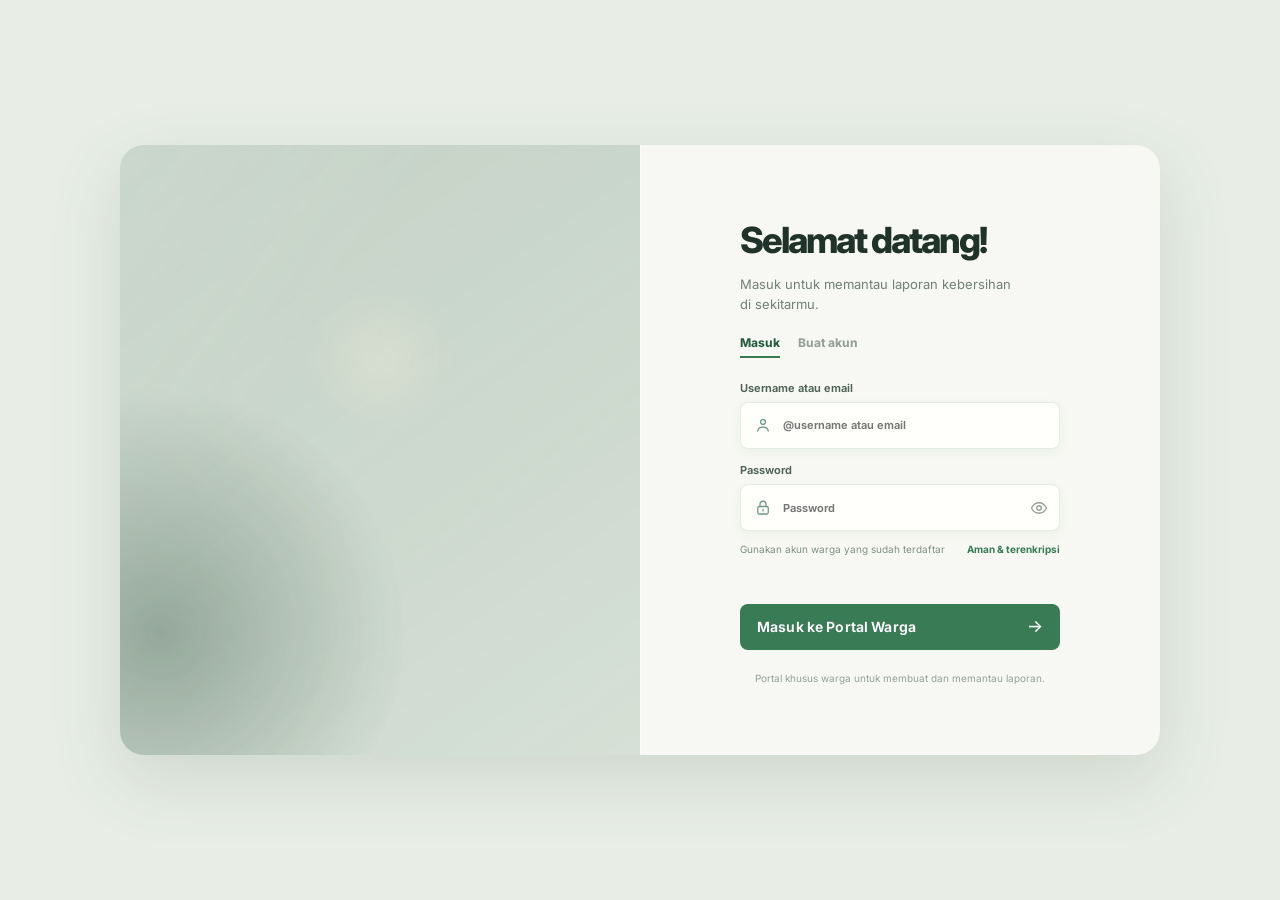
==== frontend/index.html @ 9b4497aa "Add Smart Waste citizen web portal" ====
<!doctype html>
<html lang="id">
  <head>
    <meta charset="utf-8" />
    <meta name="viewport" content="width=device-width, initial-scale=1" />
    <title>Smart Waste — Portal Warga</title>
    <meta
      name="description"
      content="Portal warga Smart Waste untuk membuat dan memantau laporan sampah."
    />
    <meta name="theme-color" content="#167c6a" />
    <link rel="preconnect" href="https://fonts.googleapis.com" />
    <link rel="preconnect" href="https://fonts.gstatic.com" crossorigin />
    <link
      href="https://fonts.googleapis.com/css2?family=Inter:wght@400;500;600;700;800&display=swap"
      rel="stylesheet"
    />
    <link rel="stylesheet" href="css/style.css?v=20261119-citizen-ops33" />
  </head>
  <body>
    <div id="toast" class="toast" role="status"></div>

    <section id="auth-screen" class="auth-screen">
      <div class="auth-art" aria-hidden="true">
        <div class="auth-orbit orbit-one"></div>
        <div class="auth-orbit orbit-two"></div>
        <div class="auth-leaf leaf-one">✦</div>
        <div class="auth-leaf leaf-two">✧</div>
        <div class="auth-art-copy">
          <div class="brand-mark brand-mark-light" aria-hidden="true">
            <svg viewBox="0 0 48 48" fill="none" stroke="currentColor" stroke-width="2.6" stroke-linecap="round" stroke-linejoin="round">
              <path d="M7 17a18 18 0 0 1 34 0" />
              <path d="M7 19c7-2 13-1 17 4 4-5 10-6 17-4" />
              <path d="M7 20c0 9 6 17 17 25 11-8 17-16 17-25" />
              <path d="M10 22c5 0 10 2 14 8 4-6 9-8 14-8" />
              <path d="m10 22 7 4 5 8 2 11" />
              <path d="m38 22-7 4-5 8-2 11" />
            </svg>
          </div>
          <span class="eyebrow">SMART WASTE / PORTAL WARGA</span>
          <h1>Lingkungan rapi,<br /><em>dimulai dari laporan kecil.</em></h1>
          <p>
            Laporkan sampah di sekitarmu dan pantau prosesnya sampai selesai
            dari satu tempat.
          </p>
          <div class="trust-row">
            <span>✓ Terhubung ke petugas</span><span>✓ Status transparan</span>
          </div>
        </div>
        <div class="auth-scene" aria-hidden="true">
          <div class="scene-table"></div>
          <div class="scene-vase">
            <span class="scene-vase-neck"></span>
            <span class="scene-vase-branch branch-one"></span>
            <span class="scene-vase-branch branch-two"></span>
          </div>
          <div class="scene-plant">
            <span class="scene-stem stem-one"></span>
            <span class="scene-stem stem-two"></span>
            <span class="scene-leaf leaf-a"></span>
            <span class="scene-leaf leaf-b"></span>
            <span class="scene-leaf leaf-c"></span>
            <span class="scene-leaf leaf-d"></span>
            <span class="scene-leaf leaf-e"></span>
            <span class="scene-leaf leaf-f"></span>
            <span class="scene-leaf leaf-g"></span>
            <span class="scene-pot"></span>
          </div>
          <div class="scene-cup"><span></span></div>
        </div>
        <div class="auth-wave"></div>
      </div>
      <div class="auth-panel">
        <div class="auth-mobile-brand">
          <b>Smart Waste</b>
        </div>
        <div class="auth-heading">
          <span class="eyebrow">SELAMAT DATANG</span>
          <h2 id="auth-title">Selamat datang!</h2>
          <p id="auth-subtitle">Masuk untuk memantau laporan kebersihan di sekitarmu.</p>
        </div>
        <div class="auth-tabs" role="tablist">
          <button id="show-login" class="auth-tab is-active" type="button">
            Masuk
          </button>
          <button id="show-register" class="auth-tab" type="button">
            Buat akun
          </button>
        </div>

        <form id="login-form" class="auth-form">
          <label
            >Username atau email
            <span class="input-with-icon">
              <svg viewBox="0 0 24 24" aria-hidden="true" fill="none" stroke="currentColor" stroke-width="1.7" stroke-linecap="round" stroke-linejoin="round"><circle cx="12" cy="8" r="3.2"/><path d="M5 20c.4-3.2 3-5.2 7-5.2s6.6 2 7 5.2"/></svg>
              <input
                id="login-identity"
                autocomplete="username"
                placeholder="@username atau email"
                required
              />
            </span>
          </label>
          <label
            >Password
            <span class="password-field input-with-icon"
              ><svg viewBox="0 0 24 24" aria-hidden="true" fill="none" stroke="currentColor" stroke-width="1.7" stroke-linecap="round" stroke-linejoin="round"><rect x="5" y="10" width="14" height="10" rx="2"/><path d="M8 10V7a4 4 0 0 1 8 0v3"/><path d="M12 14v2"/></svg><input
                id="login-password"
                type="password"
                autocomplete="current-password"
                placeholder="Password"
                required
              /><button
                class="password-toggle"
                type="button"
                data-target="login-password"
                aria-label="Tampilkan password"
              >
                <svg viewBox="0 0 24 24" aria-hidden="true" fill="none" stroke="currentColor" stroke-width="1.8" stroke-linecap="round" stroke-linejoin="round"><path d="M2 12s3.5-7 10-7 10 7 10 7-3.5 7-10 7S2 12 2 12Z"/><circle cx="12" cy="12" r="3"/></svg>
              </button></span
            >
          </label>
          <div class="auth-helper-row">
            <span>Gunakan akun warga yang sudah terdaftar</span>
            <span class="auth-helper">Aman &amp; terenkripsi</span>
          </div>
          <p id="login-message" class="form-message" role="alert"></p>
          <button id="retry-session" class="text-button session-retry" type="button" hidden>
            Coba sambungkan kembali
          </button>
          <button class="primary-button full" type="submit">
            <span>Masuk ke Portal Warga</span><b>→</b>
          </button>
        </form>

        <form id="register-form" class="auth-form" hidden>
          <label
            >Nama lengkap
            <input
              id="register-name"
              autocomplete="name"
              placeholder="Nama kamu"
              required
            />
          </label>
          <label
            >Username
            <input
              id="register-username"
              autocomplete="username"
              placeholder="Minimal 3 karakter"
              required
            />
          </label>
          <label
            >Password
            <span class="password-field"
              ><input
                id="register-password"
                type="password"
                autocomplete="new-password"
                minlength="8"
                placeholder="Minimal 8 karakter"
                required
              /><button
                class="password-toggle"
                type="button"
                data-target="register-password"
                aria-label="Tampilkan password"
              >
                <svg viewBox="0 0 24 24" aria-hidden="true" fill="none" stroke="currentColor" stroke-width="1.8" stroke-linecap="round" stroke-linejoin="round"><path d="M2 12s3.5-7 10-7 10 7 10 7-3.5 7-10 7S2 12 2 12Z"/><circle cx="12" cy="12" r="3"/></svg>
              </button></span
            >
          </label>
          <p id="register-message" class="form-message" role="alert"></p>
          <button class="primary-button full" type="submit">
            <span>Buat akun warga</span><b>→</b>
          </button>
        </form>

        <p class="auth-footnote">Portal khusus warga untuk membuat dan memantau laporan.</p>
      </div>
    </section>

    <div id="app-shell" class="app-shell" hidden>
      <header class="topbar">
        <a class="brand" href="#dashboard" data-page-link="dashboard"
          ><span><b>Smart Waste</b><small>Portal warga</small></span></a
        >
        <nav class="main-nav" aria-label="Navigasi utama">
          <span class="nav-section-label" aria-hidden="true">MENU UTAMA</span>
          <button
            class="nav-item is-active"
            data-page-link="dashboard"
            type="button"
          >
            <span class="nav-icon" aria-hidden="true"><svg viewBox="0 0 24 24" fill="none" stroke="currentColor" stroke-width="1.8" stroke-linecap="round" stroke-linejoin="round"><path d="m3.5 10.5 8.5-7 8.5 7"/><path d="M5.5 9v11h13V9M9.5 20v-6h5v6"/></svg></span> Ringkasan
          </button>
          <button class="nav-item" data-page-link="reports" type="button">
            <span class="nav-icon" aria-hidden="true"><svg viewBox="0 0 24 24" fill="none" stroke="currentColor" stroke-width="1.8" stroke-linecap="round" stroke-linejoin="round"><path d="M7 3.5h10a2 2 0 0 1 2 2v14a1 1 0 0 1-1 1H6a1 1 0 0 1-1-1v-14a2 2 0 0 1 2-2Z"/><path d="M9 8h6M9 12h6M12 15v4M10 17h4"/></svg></span> Laporan
          </button>
          <button class="nav-item" data-page-link="history" type="button">
            <span class="nav-icon" aria-hidden="true"><svg viewBox="0 0 24 24" fill="none" stroke="currentColor" stroke-width="1.8" stroke-linecap="round" stroke-linejoin="round"><path d="M3.5 12a8.5 8.5 0 1 0 2.2-5.7L3.5 8.5"/><path d="M3.5 3.8v4.7h4.7M12 7v5l3.2 2"/></svg></span> Riwayat
          </button>
          <button class="nav-item" data-page-link="profile" type="button">
            <span class="nav-icon" aria-hidden="true"><svg viewBox="0 0 24 24" fill="none" stroke="currentColor" stroke-width="1.8" stroke-linecap="round" stroke-linejoin="round"><circle cx="12" cy="8" r="3.2"/><path d="M5 20c.4-3.2 3-5.2 7-5.2s6.6 2 7 5.2"/></svg></span> Profil
          </button>
        </nav>
        <div class="topbar-actions">
          <span id="connection-status" class="live-pill" data-state="checking">
            <i></i><span id="connection-label">Menghubungkan</span>
          </span>
          <button id="user-menu" class="user-chip" type="button">
            <span id="user-initial"><span id="user-initial-text">U</span><img id="user-avatar-photo" class="avatar-photo" alt="" hidden /></span
            ><span id="user-short-name">User</span><b>⌄</b>
          </button>
          <button
            id="logout-button"
            class="icon-button logout-button"
            type="button"
            title="Keluar"
          >
            <svg viewBox="0 0 24 24" fill="none" stroke="currentColor" stroke-width="1.8" stroke-linecap="round" stroke-linejoin="round" aria-hidden="true"><path d="M14 8V5a2 2 0 0 0-2-2H6a2 2 0 0 0-2 2v14a2 2 0 0 0 2 2h6a2 2 0 0 0 2-2v-3"/><path d="M10 12h11m-4-4 4 4-4 4"/></svg>
          </button>
        </div>
        <button
          id="mobile-menu"
          class="icon-button mobile-menu"
          type="button"
          aria-label="Buka navigasi"
        >
          ☰
        </button>
      </header>
      <div id="connection-warning" class="connection-warning" role="status" hidden>
        <span id="connection-warning-copy"></span>
        <button id="retry-data" type="button">Coba lagi</button>
      </div>

      <main class="page-wrap">
        <section id="page-dashboard" class="page is-active">
          <div class="section-heading">
            <div>
              <h2>Ringkasan aktivitasmu</h2>
            </div>
          </div>
          <div class="stats-grid">
            <button class="stat-card stat-total" data-report-filter="all" type="button" aria-label="Lihat semua laporan">
              <div class="stat-icon">▤</div>
              <span>Total laporan</span><strong id="stat-total">0</strong
              ><small>Semua laporan yang kamu kirim</small>
            </button>
            <button class="stat-card stat-waiting" data-report-filter="menunggu_verifikasi" type="button" aria-label="Lihat laporan yang menunggu verifikasi">
              <div class="stat-icon">◷</div>
              <span>Menunggu verifikasi</span
              ><strong id="stat-waiting">0</strong
              ><small>Segera dicek admin</small>
            </button>
            <button class="stat-card stat-process" data-report-filter="diproses" type="button" aria-label="Lihat laporan yang sedang diproses">
              <div class="stat-icon">↗</div>
              <span>Sedang diproses</span><strong id="stat-process">0</strong
              ><small>Dalam penanganan petugas</small>
            </button>
            <button class="stat-card stat-done" data-report-filter="selesai" type="button" aria-label="Lihat laporan yang sudah selesai">
              <div class="stat-icon">✓</div>
              <span>Sudah selesai</span><strong id="stat-done">0</strong
              ><small>Dampak baik yang tercipta</small>
            </button>
          </div>

          <section class="resident-progress-section" aria-labelledby="resident-progress-title">
            <div class="section-heading">
              <div><h2 id="resident-progress-title">Progres laporanmu</h2></div>
              <button class="text-button" data-page-link="history" type="button">Semua laporan →</button>
            </div>
            <div id="resident-progress-content"></div>
          </section>

          <section class="dashboard-insights" aria-label="Analisis laporan">
            <article class="surface-card trend-card" aria-labelledby="trend-title">
              <div class="card-heading">
                <div>
                  <h3 id="trend-title">Tren laporan</h3>
                  <p class="insight-caption">Aktivitas enam bulan terakhir</p>
                </div>
                <div class="trend-card-actions">
                  <div class="trend-total"><strong id="impact-total">0</strong><span>laporan</span></div>
                  <button class="text-button" data-page-link="history" type="button">Riwayat →</button>
                </div>
              </div>
              <div id="impact-chart" class="impact-chart" role="img" aria-label="Grafik jumlah laporan per bulan"></div>
              <div id="impact-months" class="impact-months" aria-hidden="true"></div>
              <div class="trend-summary">
                <span>Perkiraan berat 6 bulan terakhir</span>
                <strong id="impact-weight">0 kg</strong>
              </div>
            </article>
            <div class="insight-side">
              <article class="surface-card completion-card" aria-labelledby="completion-title">
                <div class="card-heading">
                  <div>
                    <h3 id="completion-title">Penanganan laporan</h3>
                    <p class="insight-caption">Progres penyelesaian</p>
                  </div>
                </div>
                <div class="completion-overview">
                  <div id="impact-gauge" class="completion-gauge" role="img" aria-label="0% laporan selesai">
                    <span id="impact-completion">0%</span>
                  </div>
                  <div class="completion-copy">
                    <strong id="impact-completed-count">0 / 0</strong>
                    <span>laporan selesai</span>
                    <p id="impact-message">Kirim laporan pertamamu untuk mulai melihat dampaknya.</p>
                  </div>
                </div>
              </article>
              <article class="surface-card category-breakdown" aria-labelledby="category-breakdown-title">
                <div class="card-heading">
                  <div><h3 id="category-breakdown-title">Jenis sampah</h3></div>
                  <small id="impact-category">Belum ada data</small>
                </div>
                <div id="impact-category-list" class="impact-category-list"></div>
              </article>
            </div>
          </section>

          <div class="dashboard-lower">
            <article class="surface-card recent-card">
              <div class="card-heading">
                <div>
                  <h3>Laporan terbaru</h3>
                </div>
                <div class="recent-card-actions">
                  <span class="soft-label" id="last-sync">Baru saja</span>
                  <button class="text-button" data-page-link="history" type="button">Semua →</button>
                </div>
              </div>
              <div id="recent-list" class="report-list compact-list"></div>
            </article>
          </div>
          <section class="surface-card dashboard-help-card" aria-labelledby="dashboard-help-title">
            <div class="card-heading">
              <div>
                <h3 id="dashboard-help-title">Bantuan cepat</h3>
                <p class="insight-caption">Jawaban untuk hal yang sering ditanyakan warga.</p>
              </div>
            </div>
            <div class="dashboard-help-list">
              <details>
                <summary>Foto seperti apa yang bisa saya kirim?</summary>
                <p>Gunakan foto JPG, PNG, atau WebP maksimal 5 MB. Pastikan kondisi sampah dan lokasi terlihat jelas.</p>
              </details>
              <details>
                <summary>Apakah laporan yang sudah dikirim bisa dikoreksi?</summary>
                <p>Bisa. Buka detail laporan berstatus Menunggu Verifikasi untuk mengedit atau membatalkannya.</p>
              </details>
              <details>
                <summary>Bagaimana cara melihat perkembangan laporan?</summary>
                <p>Pilih laporan di bagian Laporan terbaru atau buka Riwayat, lalu pilih laporan untuk melihat progresnya.</p>
              </details>
            </div>
          </section>
        </section>

        <section id="page-reports" class="page">
          <div class="page-heading">
            <div>
              <h1>Buat laporan</h1>
              <p>Kirim lokasi dan foto kondisi awal agar petugas bisa menindaklanjuti.</p>
            </div>
          </div>
          <div class="report-form-layout">
            <article class="surface-card report-form-card">
              <div class="card-heading">
                <div>
                  <h2>Jelaskan kondisi di lapangan</h2>
                </div>
                <span class="form-step">01 / 01</span>
              </div>
              <p id="report-draft-status" class="report-draft-status" role="status" aria-live="polite" hidden></p>
              <form id="report-form" class="report-form">
                <div class="form-grid">
                  <label
                    >Jenis sampah<select id="report-type" required>
                      <option value="">Pilih jenis</option>
                      <option>Organik</option>
                      <option>Plastik</option>
                      <option>Kertas</option>
                      <option>Logam</option>
                      <option>Kaca</option>
                      <option>Elektronik</option>
                      <option>Lainnya</option>
                    </select></label
                  ><label
                    >Perkiraan berat <span class="optional">opsional</span>
                    <div class="suffix-input">
                      <input
                        id="report-weight"
                        type="number"
                        min="0"
                        step="0.1"
                        placeholder="0"
                      /><span>kg</span>
                    </div></label
                  >
                </div>
                <label
                  >Lokasi kejadian<input
                    id="report-location"
                    placeholder="Contoh: depan gerbang sekolah"
                    required /></label
                ><button
                  id="use-location"
                  class="outline-button location-button"
                  type="button"
                >
                  ⌖ Gunakan lokasi saya</button
                >
                <div id="report-photo-section" class="report-photo-field">
                  <div class="photo-field-heading">
                    <div>
                      <strong>Foto awal · wajib <span class="optional">maks. 5 MB</span></strong>
                      <p>Foto kondisi sebelum ditangani untuk dibandingkan dengan bukti akhir petugas.</p>
                    </div>
                    <span class="photo-field-icon" aria-hidden="true">
                      <svg viewBox="0 0 24 24" fill="none" stroke="currentColor" stroke-width="1.8" stroke-linecap="round" stroke-linejoin="round">
                        <path d="M4 7.5h3l1.5-2h7l1.5 2h3a1.5 1.5 0 0 1 1.5 1.5v9A1.5 1.5 0 0 1 20 19.5H4A1.5 1.5 0 0 1 2.5 18V9A1.5 1.5 0 0 1 4 7.5Z" />
                        <circle cx="12" cy="13" r="3.5" />
                      </svg>
                    </span>
                  </div>
                  <input id="report-photo-camera" class="visually-hidden" type="file" accept="image/jpeg,image/png,image/webp" capture="environment" tabindex="-1" aria-hidden="true" />
                  <input id="report-photo-gallery" class="visually-hidden" type="file" accept="image/jpeg,image/png,image/webp" tabindex="-1" aria-hidden="true" />
                  <div class="photo-upload-actions">
                    <button id="take-report-photo" class="photo-action-button is-primary" type="button">
                      <svg viewBox="0 0 24 24" fill="none" stroke="currentColor" stroke-width="1.8" stroke-linecap="round" stroke-linejoin="round" aria-hidden="true">
                        <path d="M4 7.5h3l1.5-2h7l1.5 2h3a1.5 1.5 0 0 1 1.5 1.5v9A1.5 1.5 0 0 1 20 19.5H4A1.5 1.5 0 0 1 2.5 18V9A1.5 1.5 0 0 1 4 7.5Z" />
                        <circle cx="12" cy="13" r="3.5" />
                      </svg>
                      Ambil foto
                    </button>
                    <button id="choose-report-photo" class="photo-action-button" type="button">
                      <svg viewBox="0 0 24 24" fill="none" stroke="currentColor" stroke-width="1.8" stroke-linecap="round" stroke-linejoin="round" aria-hidden="true">
                        <rect x="3" y="4" width="18" height="16" rx="2" />
                        <circle cx="8.5" cy="9" r="1.5" />
                        <path d="m4 17 5-5 3 3 2-2 6 5" />
                      </svg>
                      Pilih dari galeri
                    </button>
                  </div>
                  <p id="photo-name" class="file-hint" role="status" aria-live="polite">Belum ada foto dipilih</p>
                  <div id="photo-preview" class="photo-preview" hidden>
                    <img id="photo-preview-image" alt="Pratinjau foto TKP" />
                    <div class="photo-preview-caption">
                      <span><strong id="photo-preview-name"></strong><small>Foto kondisi awal siap dilampirkan.</small></span>
                      <button id="remove-report-photo" class="photo-remove-button" type="button">Hapus</button>
                    </div>
                  </div>
                </div>
                <label
                  >Deskripsi singkat
                  <textarea
                    id="report-description"
                    rows="4"
                    placeholder="Ceritakan kondisi sampah dan patokan lokasinya..."
                  ></textarea></label
                ><label
                  >Tanggal laporan<input id="report-date" type="date" required
                /></label>
                <p id="report-message" class="form-message" role="alert"></p>
                <button class="primary-button" type="submit">
                  <span>Kirim laporan</span><b>→</b>
                </button>
              </form>
            </article>
          </div>
        </section>

        <section id="page-history" class="page">
          <div class="page-heading">
            <div>
              <h1>Riwayat laporan</h1>
              <p>Semua laporan dan status penanganannya tersimpan di sini.</p>
            </div>
          </div>
          <article class="surface-card history-card">
            <div class="card-heading">
              <div>
                <h2>Semua laporan</h2>
                <span class="soft-label" id="history-count">0 laporan</span>
              </div>
              <div class="history-heading-actions">
                <button class="text-button" id="export-reports" type="button" disabled>Unduh CSV ↓</button>
                <button id="refresh-reports" class="icon-button" type="button" title="Muat ulang" aria-label="Muat ulang laporan">↻</button>
              </div>
            </div>
            <div class="filter-row">
              <button class="filter-button is-active" data-filter="all" type="button">Semua</button>
              <button class="filter-button" data-filter="menunggu_verifikasi" type="button">Menunggu</button>
              <button class="filter-button" data-filter="diproses" type="button">Diproses</button>
              <button class="filter-button" data-filter="selesai" type="button">Selesai</button>
              <button class="filter-button" data-filter="ditolak" type="button">Ditolak</button>
            </div>
            <label class="history-search">
              <span class="visually-hidden">Cari laporan berdasarkan kode, jenis, lokasi, atau deskripsi</span>
              <input id="reports-search" type="search" placeholder="Cari kode, jenis, lokasi, atau deskripsi..." />
            </label>
            <div class="history-date-filters">
              <label>Dari tanggal<input id="reports-date-from" type="date" aria-label="Tanggal awal"></label>
              <label>Sampai tanggal<input id="reports-date-to" type="date" aria-label="Tanggal akhir"></label>
              <button id="clear-history-dates" class="text-button" type="button">Hapus tanggal</button>
            </div>
            <div id="reports-list" class="report-list"></div>
          </article>
        </section>

        <section id="page-profile" class="page">
          <div class="page-heading">
            <div>
              <span class="eyebrow">AKUN SAYA</span>
              <h1>Profil warga</h1>
              <p>Pastikan informasi akunmu tetap terbaru.</p>
            </div>
          </div>
          <div class="profile-layout">
            <article class="surface-card profile-card">
              <div class="profile-cover">
                <div class="profile-photo-stack">
                  <div id="profile-avatar" class="profile-avatar" aria-label="Foto profil">
                    <span id="profile-initial">U</span>
                    <img id="profile-avatar-photo" class="avatar-photo" alt="" hidden />
                  </div>
                  <div class="profile-photo-actions">
                    <input id="profile-photo-input" class="visually-hidden" type="file" accept="image/jpeg,image/png,image/webp" tabindex="-1" aria-hidden="true" />
                    <button id="select-profile-photo" class="outline-button profile-photo-button" type="button">
                      <svg viewBox="0 0 24 24" fill="none" stroke="currentColor" stroke-width="1.8" stroke-linecap="round" stroke-linejoin="round" aria-hidden="true"><path d="M4 7.5h3l1.5-2h7l1.5 2h3A1.5 1.5 0 0 1 20 10v8.5H4A1.5 1.5 0 0 1 2.5 17V9A1.5 1.5 0 0 1 4 7.5Z"/><circle cx="12" cy="13" r="3.2"/></svg>
                      Ganti foto
                    </button>
                  </div>
                </div>
                <div>
                  <span class="eyebrow">AKUN TERDAFTAR</span>
                  <h2 id="profile-display-name">User Smart Waste</h2>
                  <p id="profile-display-username">@user</p>
                </div>
              </div>
              <form id="profile-form" class="settings-form">
                <label>Nama lengkap<input id="profile-name" required /></label>
                <label>Username<input id="profile-username" disabled /></label>
                <p id="profile-message" class="form-message" role="alert"></p>
                <button class="primary-button" type="submit">
                  <span>Simpan perubahan</span><b>✓</b>
                </button>
              </form>
            </article>
            <article class="surface-card password-card">
              <div class="card-heading">
                <div>
                  <span class="eyebrow">KEAMANAN</span>
                  <h2>Ganti password</h2>
                </div>
              </div>
              <form id="password-form" class="settings-form">
                <label
                  >Password lama<input
                    id="old-password"
                    type="password"
                    required /></label
                ><label
                  >Password baru<input
                    id="new-password"
                    type="password"
                    minlength="8"
                    placeholder="Minimal 8 karakter"
                    required
                /></label>
                <p id="password-message" class="form-message" role="alert"></p>
                <button class="outline-button" type="submit">
                  Perbarui password <b>→</b>
                </button>
              </form>
              <div class="security-note">
                Password baru minimal 8 karakter. Setelah diganti, kamu perlu
                login kembali.
              </div>
            </article>
          </div>
        </section>
      </main>
    </div>

    <div id="report-modal" class="modal" hidden>
      <div class="modal-backdrop" data-close-modal></div>
      <article class="modal-card">
        <button class="modal-close" data-close-modal type="button">×</button>
        <div id="modal-content"></div>
      </article>
    </div>
    <div id="camera-capture-modal" class="modal camera-capture-modal" role="dialog" aria-modal="true" aria-labelledby="camera-capture-title" hidden>
      <div class="modal-backdrop" data-camera-close></div>
      <article class="modal-card camera-capture-card">
        <button class="modal-close" data-camera-close type="button" aria-label="Tutup kamera">×</button>
        <div class="modal-heading">
          <span class="eyebrow">FOTO KONDISI AWAL</span>
          <h2 id="camera-capture-title">Ambil foto</h2>
          <p>Arahkan kamera ke kondisi sampah, lalu tekan tombol ambil foto.</p>
        </div>
        <video id="report-camera-preview" autoplay playsinline muted aria-label="Pratinjau kamera untuk mengambil foto laporan"></video>
        <p id="camera-capture-message" class="form-message" role="alert"></p>
        <div class="camera-capture-actions">
          <button class="outline-button" data-camera-close type="button">Tutup</button>
          <button id="capture-report-photo" class="primary-button" type="button" disabled>Jepret foto</button>
          <button id="retry-report-camera" class="text-button" type="button" hidden>Coba lagi</button>
        </div>
      </article>
    </div>
<script src="js/app.js?v=20261119-citizen-ops21" defer></script>
  </body>
</html>
---- frontend/css/style.css ----
:root {
  --ink: #18312f;
  --muted: #718380;
  --soft: #9aaba7;
  --line: #e1ece8;
  --paper: #ffffff;
  --canvas: #f5faf8;
  --mint: #e1f3eb;
  --green: #167c6a;
  --green-dark: #105d51;
  --aqua: #49a99a;
  --sun: #f5c875;
  --coral: #e89378;
  --blue: #80b9c2;
  --shadow: 0 16px 45px rgba(38, 79, 70, 0.08);
  --shadow-sm: 0 8px 24px rgba(38, 79, 70, 0.06);
  --radius: 22px;
}



* {
  box-sizing: border-box;
}
html {
  scroll-behavior: smooth;
}
body {
  margin: 0;
  min-height: 100vh;
  background: var(--canvas);
  color: var(--ink);
  font:
    14px/1.55 "Inter",
    sans-serif;
  -webkit-font-smoothing: antialiased;
}
button,
input,
select,
textarea {
  font: inherit;
}
button {
  cursor: pointer;
}
button:disabled {
  cursor: wait;
  opacity: 0.64;
}
a {
  color: inherit;
  text-decoration: none;
}
[hidden] {
  display: none !important;
}
.eyebrow {
  display: block;
  color: var(--green);
  font-size: 10px;
  font-weight: 800;
  letter-spacing: 0.15em;
  text-transform: uppercase;
}
h1,
h2,
h3,
p {
  margin: 0;
}
h1,
h2,
h3,
.brand b,
.auth-art h1 {
  font-family: "Inter", sans-serif;
}

/* Auth */
.auth-screen {
  display: grid;
  grid-template-columns: minmax(0, 1.03fr) minmax(390px, 0.97fr);
  min-height: 100vh;
  background: #f7fbf9;
  animation: page-in 0.55s ease both;
}
.auth-art {
  position: relative;
  display: flex;
  min-height: 100vh;
  align-items: center;
  overflow: hidden;
  padding: clamp(38px, 8vw, 108px);
  color: #f8fffb;
  background: linear-gradient(142deg, #124d45 0%, #167c6a 58%, #4e9e8e 100%);
}
.auth-art::before {
  position: absolute;
  inset: 0;
  background:
    radial-gradient(
      circle at 82% 14%,
      rgba(255, 255, 255, 0.17),
      transparent 28%
    ),
    radial-gradient(
      circle at 12% 84%,
      rgba(244, 200, 117, 0.16),
      transparent 27%
    );
  content: "";
}
.auth-art-copy {
  position: relative;
  z-index: 2;
  max-width: 550px;
  margin-top: -20px;
}
.brand-mark {
  display: inline-flex;
  width: 42px;
  height: 42px;
  align-items: center;
  justify-content: center;
  border-radius: 14px;
  color: #fff;
  background: linear-gradient(145deg, var(--green), #45aa8e);
  box-shadow: 0 8px 20px rgba(22, 124, 106, 0.2);
  font:
    800 27px/1 "Inter",
    sans-serif;
  transform: rotate(-16deg);
}
.brand-mark-light {
  margin-bottom: 35px;
  background: rgba(255, 255, 255, 0.15);
  box-shadow:
    inset 0 1px 0 rgba(255, 255, 255, 0.25),
    0 12px 28px rgba(0, 0, 0, 0.08);
}
.auth-art .eyebrow {
  color: #c8eee1;
}
.auth-art h1 {
  max-width: 520px;
  margin: 18px 0 22px;
  font-size: clamp(39px, 4.3vw, 68px);
  line-height: 1.04;
  letter-spacing: -0.065em;
}
.auth-art h1 em {
  color: #f7d68f;
  font-style: normal;
}
.auth-art-copy > p {
  max-width: 430px;
  color: rgba(244, 255, 250, 0.75);
  font-size: 16px;
}
.trust-row {
  display: flex;
  flex-wrap: wrap;
  gap: 12px 25px;
  margin-top: 35px;
  color: rgba(255, 255, 255, 0.84);
  font-size: 12px;
  font-weight: 700;
}
.auth-wave {
  position: absolute;
  right: -9%;
  bottom: -14%;
  width: 75%;
  height: 50%;
  border: 1px solid rgba(255, 255, 255, 0.16);
  border-radius: 50%;
  transform: rotate(-14deg);
  box-shadow:
    0 0 0 25px rgba(255, 255, 255, 0.04),
    0 0 0 55px rgba(255, 255, 255, 0.035);
}
.auth-orbit {
  position: absolute;
  border: 1px solid rgba(255, 255, 255, 0.15);
  border-radius: 50%;
  animation: float 8s ease-in-out infinite;
}
.orbit-one {
  top: -160px;
  right: -95px;
  width: 370px;
  height: 370px;
  box-shadow:
    0 0 0 22px rgba(255, 255, 255, 0.035),
    0 0 0 53px rgba(255, 255, 255, 0.025);
}
.orbit-two {
  bottom: -170px;
  left: -140px;
  width: 350px;
  height: 350px;
  animation-delay: -3s;
}
.auth-leaf {
  position: absolute;
  color: rgba(246, 210, 141, 0.78);
  font-size: 30px;
  animation: bob 4s ease-in-out infinite;
}
.leaf-one {
  top: 23%;
  right: 16%;
}
.leaf-two {
  right: 31%;
  bottom: 21%;
  animation-delay: -1.8s;
  color: rgba(255, 255, 255, 0.5);
}
.auth-panel {
  display: flex;
  width: 100%;
  max-width: 530px;
  flex-direction: column;
  align-items: center;
  justify-content: center;
  padding: 54px clamp(30px, 8vw, 100px);
  background: rgba(255, 255, 255, 0.75);
}
.auth-panel > * {
  width: 100%;
}
.auth-mobile-brand {
  display: none;
  align-items: center;
  gap: 11px;
  margin-bottom: 45px;
  font:
    800 19px "Inter",
    sans-serif;
}
.auth-heading {
  margin-bottom: 25px;
}
.auth-heading h2 {
  margin: 10px 0 7px;
  font-size: 32px;
  letter-spacing: -0.055em;
}
.auth-heading p {
  color: var(--muted);
  font-size: 14px;
}
.auth-tabs {
  display: grid;
  grid-template-columns: 1fr 1fr;
  gap: 5px;
  width: 100%;
  margin: 0 0 25px;
  padding: 4px;
  border: 1px solid var(--line);
  border-radius: 13px;
  background: #f5faf8;
}
.auth-tab {
  border: 0;
  border-radius: 9px;
  padding: 9px;
  color: var(--muted);
  background: transparent;
  font-weight: 700;
  transition: 0.2s ease;
}
.auth-tab.is-active {
  color: var(--green-dark);
  background: #fff;
  box-shadow: 0 4px 12px rgba(38, 79, 70, 0.07);
}
.auth-form {
  display: grid;
  gap: 14px;
}
.auth-form label,
.report-form label,
.settings-form label {
  display: grid;
  gap: 6px;
  color: #42635d;
  font-size: 12px;
  font-weight: 700;
}
.optional {
  color: #9aaba7;
  font-weight: 500;
}
input,
select,
textarea {
  width: 100%;
  border: 1px solid var(--line);
  outline: none;
  border-radius: 12px;
  color: var(--ink);
  background: #fbfefd;
  transition:
    border-color 0.2s,
    box-shadow 0.2s,
    background 0.2s;
}
input,
select {
  height: 45px;
  padding: 0 13px;
}
textarea {
  min-height: 100px;
  padding: 12px 13px;
  resize: vertical;
}
input:focus,
select:focus,
textarea:focus {
  border-color: var(--aqua);
  background: #fff;
  box-shadow: 0 0 0 4px rgba(73, 169, 154, 0.12);
}
input:disabled {
  color: var(--soft);
  background: #f2f7f5;
}
.password-field {
  position: relative;
  display: block;
}
.password-field input {
  padding-right: 42px;
}
.password-toggle {
  position: absolute;
  top: 50%;
  right: 10px;
  display: grid;
  width: 26px;
  height: 26px;
  place-items: center;
  border: 0;
  color: var(--soft);
  background: transparent;
  transform: translateY(-50%);
}
.password-toggle svg {
  width: 18px;
  height: 18px;
}
.password-toggle::after {
  position: absolute;
  width: 21px;
  height: 1.5px;
  border-radius: 2px;
  background: currentColor;
  content: "";
  opacity: 0;
  transform: rotate(-45deg);
}
.password-toggle.is-visible::after {
  opacity: 1;
}
.primary-button,
.outline-button {
  display: inline-flex;
  min-height: 44px;
  align-items: center;
  justify-content: center;
  gap: 12px;
  border-radius: 12px;
  padding: 0 17px;
  border: 1px solid transparent;
  color: #fff;
  background: var(--green);
  font-weight: 800;
  transition:
    transform 0.2s,
    box-shadow 0.2s,
    background 0.2s;
}
.primary-button b,
.outline-button b {
  margin-left: auto;
  font-size: 17px;
  font-weight: 500;
}
.primary-button:hover {
  background: var(--green-dark);
  box-shadow: 0 10px 22px rgba(22, 124, 106, 0.2);
  transform: translateY(-2px);
}
.primary-button.full {
  width: 100%;
  margin-top: 3px;
}
.outline-button {
  color: var(--green-dark);
  border-color: #cfe4dc;
  background: #f4fbf8;
}
.outline-button:hover {
  background: #e4f4ed;
  transform: translateY(-2px);
}
.form-message {
  min-height: 17px;
  color: #c25e54;
  font-size: 12px;
  font-weight: 700;
}
.form-message.is-success {
  color: var(--green);
}
.form-message.is-info {
  color: var(--blue);
}
.auth-footnote {
  color: var(--soft);
  font-size: 11px;
  text-align: center;
}
.auth-footnote {
  margin-top: 25px;
  padding-top: 20px;
  border-top: 1px solid var(--line);
}

/* App shell */
.app-shell {
  min-height: 100vh;
  background: var(--canvas);
  animation: page-in 0.45s ease both;
}
.topbar {
  position: sticky;
  z-index: 20;
  top: 0;
  display: flex;
  height: 76px;
  align-items: center;
  gap: 30px;
  padding: 0 clamp(22px, 5vw, 72px);
  border-bottom: 1px solid rgba(225, 236, 232, 0.85);
  background: rgba(250, 253, 252, 0.86);
  backdrop-filter: blur(18px);
}
.brand {
  display: flex;
  min-width: 190px;
  align-items: center;
  gap: 11px;
}
.brand > span:last-child {
  display: grid;
  gap: 0;
}
.brand b {
  color: var(--ink);
  font-size: 17px;
  letter-spacing: -0.04em;
}
.brand small {
  color: var(--muted);
  font-size: 10px;
}
.main-nav {
  display: flex;
  align-items: stretch;
  gap: 5px;
  height: 100%;
}
.nav-item {
  position: relative;
  display: inline-flex;
  align-items: center;
  gap: 7px;
  border: 0;
  padding: 0 12px;
  color: var(--muted);
  background: transparent;
  font-size: 12px;
  font-weight: 700;
  transition: color 0.2s;
}
.nav-item span {
  font-size: 17px;
  font-weight: 400;
}
.nav-item::after {
  position: absolute;
  right: 12px;
  bottom: 0;
  left: 12px;
  height: 3px;
  border-radius: 3px 3px 0 0;
  background: var(--green);
  content: "";
  opacity: 0;
  transform: scaleX(0.5);
  transition: 0.2s;
}
.nav-item:hover,
.nav-item.is-active {
  color: var(--green-dark);
}
.nav-item.is-active::after {
  opacity: 1;
  transform: scaleX(1);
}
.topbar-actions {
  display: flex;
  align-items: center;
  gap: 10px;
  margin-left: auto;
}
.live-pill {
  display: inline-flex;
  align-items: center;
  gap: 6px;
  color: var(--muted);
  font-size: 11px;
  font-weight: 700;
}
.live-pill i {
  width: 7px;
  height: 7px;
  border-radius: 50%;
  background: #5eb496;
  box-shadow: 0 0 0 4px rgba(94, 180, 150, 0.13);
  animation: pulse 2s infinite;
}
.live-pill[data-state="offline"] i {
  background: #cf705e;
  box-shadow: 0 0 0 4px rgba(207, 112, 94, 0.13);
  animation: none;
}
.live-pill[data-state="checking"] i {
  background: var(--sun);
  box-shadow: 0 0 0 4px rgba(230, 214, 173, 0.2);
  animation: none;
}
.connection-warning {
  display: flex;
  width: min(calc(100% - 32px), 1240px);
  align-items: center;
  justify-content: space-between;
  gap: 12px;
  margin: 12px auto 0;
  padding: 10px 14px;
  border-radius: 12px;
  color: #73532c;
  background: #f7eedb;
  font-size: 12px;
}
.connection-warning button {
  flex: 0 0 auto;
  border: 0;
  padding: 4px 6px;
  color: var(--green-dark);
  background: transparent;
  font-size: 12px;
  font-weight: 750;
}
.connection-warning button:disabled {
  opacity: 0.6;
}
.session-retry {
  justify-self: start;
  margin-top: -7px;
}
.user-chip {
  display: inline-flex;
  align-items: center;
  gap: 7px;
  border: 0;
  border-radius: 22px;
  padding: 4px 10px 4px 4px;
  color: var(--ink);
  background: #fff;
  box-shadow: 0 3px 12px rgba(38, 79, 70, 0.05);
  font-size: 12px;
  font-weight: 700;
}
.user-chip > span:first-child {
  display: inline-flex;
  width: 30px;
  height: 30px;
  align-items: center;
  justify-content: center;
  border-radius: 11px;
  color: #fff;
  background: var(--green);
}
.user-chip b {
  color: var(--soft);
  font-size: 14px;
}
.icon-button {
  display: inline-flex;
  width: 34px;
  height: 34px;
  align-items: center;
  justify-content: center;
  border: 1px solid var(--line);
  border-radius: 10px;
  color: var(--green-dark);
  background: #fff;
  transition: 0.2s;
}
.icon-button:hover {
  border-color: #b9d9cd;
  background: var(--mint);
  transform: translateY(-1px);
}
.logout-button {
  color: var(--coral);
}
.mobile-menu {
  display: none;
}
.page-wrap {
  width: min(1180px, calc(100% - 44px));
  margin: 0 auto;
  padding: 46px 0 70px;
}
.page {
  display: none;
  animation: page-in 0.35s ease both;
}
.page.is-active {
  display: block;
}
.welcome-hero {
  position: relative;
  display: flex;
  min-height: 280px;
  align-items: center;
  overflow: hidden;
  border-radius: 27px;
  padding: 40px 45px;
  background: linear-gradient(118deg, #dcefe7 0%, #e7f4ef 45%, #f7ecd5 100%);
}
.welcome-hero::after {
  position: absolute;
  right: 32%;
  bottom: -70px;
  width: 240px;
  height: 160px;
  border-radius: 50%;
  background: rgba(255, 255, 255, 0.4);
  content: "";
  filter: blur(1px);
}
.hero-copy {
  position: relative;
  z-index: 2;
  max-width: 530px;
}
.hero-copy h1 {
  margin: 9px 0 9px;
  color: var(--ink);
  font-size: clamp(29px, 4vw, 46px);
  letter-spacing: -0.065em;
}
.wave-emoji {
  display: inline-block;
  font-size: 0.68em;
  animation: wave 2.6s ease-in-out infinite;
  transform-origin: 70% 70%;
}
.hero-copy p {
  max-width: 470px;
  margin-bottom: 24px;
  color: #55716b;
}
.hero-illustration {
  position: absolute;
  top: 0;
  right: 0;
  width: 42%;
  height: 100%;
  overflow: hidden;
}
.sun {
  position: absolute;
  top: 32px;
  right: 20%;
  width: 78px;
  height: 78px;
  border-radius: 50%;
  background: #f5c875;
  opacity: 0.72;
}
.hill {
  position: absolute;
  right: -10%;
  bottom: -26%;
  width: 115%;
  height: 58%;
  border-radius: 50% 50% 0 0;
  transform: rotate(-7deg);
}
.hill-back {
  background: #add8ca;
}
.hill-front {
  right: -19%;
  bottom: -35%;
  background: #70b79e;
  transform: rotate(10deg);
}
.hero-bin {
  position: absolute;
  z-index: 3;
  right: 29%;
  bottom: 48px;
  display: flex;
  width: 80px;
  height: 92px;
  align-items: center;
  justify-content: center;
  border: 5px solid #317b69;
  border-top: 12px solid #286a5c;
  border-radius: 8px 8px 15px 15px;
  color: #e8f6ee;
  background: #4e9b83;
  box-shadow: 0 13px 18px rgba(31, 105, 84, 0.19);
  font-size: 42px;
  transform: rotate(-4deg);
}
.hero-spark {
  position: absolute;
  z-index: 4;
  color: #fff;
  font-size: 24px;
  animation: bob 3s ease-in-out infinite;
}
.spark-a {
  top: 37%;
  right: 23%;
}
.spark-b {
  top: 23%;
  right: 43%;
  animation-delay: -1s;
  font-size: 18px;
}
.section-heading,
.card-heading {
  display: flex;
  align-items: flex-end;
  justify-content: space-between;
  gap: 15px;
}
.section-heading {
  margin: 39px 0 17px;
}
.section-heading h2 {
  margin-top: 5px;
  font-size: 21px;
  letter-spacing: -0.05em;
}
.text-button {
  display: inline-flex;
  align-items: center;
  gap: 8px;
  border: 0;
  padding: 5px 0;
  color: var(--green);
  background: transparent;
  font-size: 12px;
  font-weight: 800;
}
.text-button:hover {
  color: var(--green-dark);
}
.stats-grid {
  display: grid;
  grid-template-columns: repeat(4, 1fr);
  gap: 14px;
}
.stat-card {
  position: relative;
  overflow: hidden;
  min-height: 145px;
  border: 1px solid rgba(225, 236, 232, 0.8);
  border-radius: 18px;
  padding: 18px;
  background: var(--paper);
  box-shadow: var(--shadow-sm);
  transition:
    transform 0.25s,
    box-shadow 0.25s;
}
.stat-card:hover {
  box-shadow: var(--shadow);
  transform: translateY(-4px);
}
.stat-card::after {
  position: absolute;
  right: -24px;
  bottom: -32px;
  width: 95px;
  height: 95px;
  border-radius: 50%;
  background: rgba(225, 243, 235, 0.58);
  content: "";
}
.stat-card > span {
  display: block;
  margin-top: 9px;
  color: var(--muted);
  font-size: 11px;
  font-weight: 700;
}
.stat-card strong {
  display: block;
  margin-top: 3px;
  color: var(--ink);
  font:
    800 30px "Inter",
    sans-serif;
  letter-spacing: -0.07em;
}
.stat-card small {
  display: block;
  margin-top: 3px;
  color: var(--soft);
  font-size: 10px;
}
.stat-icon {
  position: relative;
  z-index: 1;
  display: flex;
  width: 34px;
  height: 34px;
  align-items: center;
  justify-content: center;
  border-radius: 12px;
  color: var(--green-dark);
  background: var(--mint);
  font-size: 18px;
}
.stat-waiting .stat-icon {
  color: #ae7b33;
  background: #fbefd7;
}
.stat-process .stat-icon {
  color: #4e8490;
  background: #e0f1f3;
}
.stat-done .stat-icon {
  color: #8b6955;
  background: #f4e5dc;
}
.dashboard-lower {
  display: grid;
  grid-template-columns: 1.12fr 0.88fr;
  gap: 16px;
  margin-top: 17px;
}
.surface-card {
  border: 1px solid rgba(225, 236, 232, 0.85);
  border-radius: var(--radius);
  padding: 24px;
  background: var(--paper);
  box-shadow: var(--shadow-sm);
}
.card-heading h2,
.card-heading h3 {
  margin-top: 5px;
  color: var(--ink);
  font-size: 19px;
  letter-spacing: -0.045em;
}
.card-heading h3 {
  font-size: 17px;
}
.recent-card-actions {
  display: flex;
  align-items: center;
  gap: 11px;
}
.recent-card-actions .text-button {
  white-space: nowrap;
}
.soft-label,
.form-step {
  color: var(--soft);
  font-size: 10px;
  font-weight: 700;
}
.report-list {
  display: grid;
  gap: 7px;
  margin-top: 19px;
}
.report-item {
  display: grid;
  grid-template-columns: 40px minmax(0, 1fr) auto;
  width: 100%;
  align-items: center;
  gap: 11px;
  border: 1px solid transparent;
  border-radius: 14px;
  padding: 9px;
  color: var(--ink);
  background: #fbfefd;
  text-align: left;
  transition: 0.2s;
}
.report-item:hover {
  border-color: #d7e9e2;
  background: #f3faf7;
  transform: translateX(3px);
}
.report-thumb {
  display: flex;
  width: 40px;
  height: 40px;
  align-items: center;
  justify-content: center;
  overflow: hidden;
  border-radius: 12px;
  background: var(--mint);
}
.report-thumb img {
  width: 100%;
  height: 100%;
  object-fit: cover;
}
.report-placeholder {
  color: var(--green);
  font-size: 20px;
}
.report-main {
  display: grid;
  min-width: 0;
  gap: 1px;
}
.report-main strong {
  overflow: hidden;
  font-size: 12px;
  text-overflow: ellipsis;
  white-space: nowrap;
}
.report-main span {
  overflow: hidden;
  color: var(--muted);
  font-size: 11px;
  text-overflow: ellipsis;
  white-space: nowrap;
}
.report-main small {
  color: var(--soft);
  font-size: 10px;
}
.report-side {
  display: flex;
  align-items: center;
  gap: 9px;
}
.report-side > b {
  color: var(--soft);
  font-size: 20px;
  font-weight: 400;
}
.status-badge {
  display: inline-flex;
  align-items: center;
  gap: 5px;
  border-radius: 20px;
  padding: 5px 8px;
  color: #66817a;
  background: #eef6f2;
  font-size: 9px;
  font-weight: 800;
  white-space: nowrap;
}
.status-badge i {
  width: 5px;
  height: 5px;
  border-radius: 50%;
  background: currentColor;
}
.status-diproses {
  color: #4c8490;
  background: #e7f4f5;
}
.status-ditugaskan {
  color: #6750a4;
  background: #eee8ff;
}
.status-diangkut {
  color: #256c9c;
  background: #e4f2ff;
}
.status-selesai {
  color: #a5743c;
  background: #fbf0dc;
}
.status-ditolak {
  color: #bd6b61;
  background: #fae9e6;
}
.active-report-content {
  margin-top: 17px;
}
.active-report-entry {
  display: grid;
  justify-items: start;
  gap: 12px;
}
.active-report-top {
  display: flex;
  width: 100%;
  align-items: center;
  justify-content: space-between;
  gap: 12px;
}
.active-report-top > strong {
  overflow: hidden;
  color: var(--ink);
  font-size: 13px;
  text-overflow: ellipsis;
  white-space: nowrap;
}
.active-report-top .status-badge {
  font-size: 10px;
}
.active-report-meta {
  margin: -5px 0 2px;
  color: #53655b;
  font-size: 12px;
  line-height: 1.5;
}
.active-report-next {
  display: grid;
  gap: 4px;
  width: 100%;
  padding-top: 10px;
  color: var(--ink);
}
.active-report-next strong {
  color: var(--green-dark);
  font-size: 11px;
}
.active-report-next p,
.active-report-empty p {
  color: #53655b;
  font-size: 12px;
  line-height: 1.55;
}
.active-report-empty {
  display: grid;
  justify-items: start;
  gap: 10px;
}
.empty-state {
  display: grid;
  justify-items: center;
  gap: 5px;
  padding: 30px 12px;
  color: var(--soft);
  text-align: center;
}
.empty-state > span {
  color: var(--aqua);
  font-size: 25px;
}
.empty-state strong {
  color: var(--muted);
  font-size: 13px;
}
.empty-state p {
  font-size: 11px;
}

/* Reports and profile */
.page-heading {
  display: flex;
  align-items: center;
  justify-content: space-between;
  margin-bottom: 25px;
}
.page-heading h1 {
  margin: 7px 0 4px;
  font-size: 32px;
  letter-spacing: -0.065em;
}
.page-heading p {
  color: var(--muted);
}
.heading-accent {
  display: flex;
  width: 62px;
  height: 62px;
  align-items: center;
  justify-content: center;
  border-radius: 20px;
  color: var(--green);
  background: var(--mint);
  font-size: 28px;
  transform: rotate(9deg);
}
.report-form-layout {
  max-width: 760px;
}
.report-form-card .card-heading {
  align-items: flex-start;
  margin-bottom: 23px;
}
.report-form {
  display: grid;
  gap: 14px;
}
.form-grid {
  display: grid;
  grid-template-columns: 1fr 1fr;
  gap: 12px;
}
.suffix-input {
  position: relative;
}
.suffix-input input {
  padding-right: 38px;
}
.suffix-input span {
  position: absolute;
  top: 50%;
  right: 12px;
  color: var(--soft);
  font-size: 11px;
  transform: translateY(-50%);
}
.location-button {
  width: fit-content;
  min-height: 33px;
  padding: 0 11px;
  font-size: 11px;
}
.report-form input[type="file"] {
  height: auto;
  padding: 10px;
  color: var(--muted);
  font-size: 11px;
}
.file-hint {
  color: var(--soft);
  font-size: 10px;
  font-weight: 500;
}
.photo-preview {
  overflow: hidden;
  max-height: 180px;
  border-radius: 13px;
  background: var(--mint);
}
.photo-preview img {
  display: block;
  width: 100%;
  max-height: 180px;
  object-fit: cover;
}
.photo-report-shortcut {
  display: grid;
  grid-template-columns: 42px minmax(0, 1fr) auto;
  gap: 12px;
  align-items: center;
  margin: 0 0 24px;
  border-radius: 16px;
  padding: 13px 15px;
  background: #e8f2e9;
}
.photo-shortcut-icon,
.photo-field-icon {
  display: inline-flex;
  flex: 0 0 auto;
  align-items: center;
  justify-content: center;
  border-radius: 50%;
  color: var(--green-dark);
  background: rgba(22, 124, 106, 0.12);
}
.photo-shortcut-icon {
  width: 40px;
  height: 40px;
}
.photo-shortcut-icon svg,
.photo-field-icon svg {
  width: 21px;
  height: 21px;
}
.photo-shortcut-copy {
  display: grid;
  min-width: 0;
  gap: 2px;
}
.photo-shortcut-copy strong {
  color: var(--ink);
  font-size: 13px;
  font-weight: 700;
}
.photo-shortcut-copy p {
  color: #526a5f;
  font-size: 12px;
  line-height: 1.45;
}
.photo-shortcut-button {
  display: inline-flex;
  min-height: 38px;
  align-items: center;
  gap: 7px;
  border: 0;
  border-radius: 11px;
  padding: 0 12px;
  color: #fff;
  background: var(--green-dark);
  font-size: 11px;
  font-weight: 700;
  white-space: nowrap;
}
.photo-shortcut-button:hover,
.photo-action-button:hover {
  filter: brightness(0.96);
}
.photo-report-shortcut button:focus-visible,
.photo-action-button:focus-visible,
.photo-remove-button:focus-visible {
  outline: 3px solid rgba(22, 124, 106, 0.3);
  outline-offset: 3px;
}
.report-photo-field {
  display: grid;
  gap: 10px;
  scroll-margin: 24px;
}
.photo-field-heading {
  display: flex;
  align-items: center;
  justify-content: space-between;
  gap: 12px;
}
.photo-field-heading > div {
  display: grid;
  gap: 4px;
}
.photo-field-heading strong {
  color: var(--ink);
  font-size: 13px;
  font-weight: 700;
}
.photo-field-heading p {
  color: #526a5f;
  font-size: 12px;
  line-height: 1.45;
}
.photo-field-icon {
  width: 36px;
  height: 36px;
}
.photo-field-heading .optional {
  margin-left: 5px;
  font-size: 11px;
  font-weight: 500;
  letter-spacing: 0;
  text-transform: none;
}
.photo-upload-actions {
  display: flex;
  flex-wrap: wrap;
  gap: 8px;
}
.photo-action-button {
  display: inline-flex;
  min-height: 42px;
  align-items: center;
  justify-content: center;
  gap: 8px;
  border: 0;
  border-radius: 12px;
  padding: 0 13px;
  color: var(--green-dark);
  background: #edf5ef;
  font-size: 12px;
  font-weight: 650;
  transition: background-color 160ms ease, transform 160ms ease;
}
.photo-action-button:active {
  transform: scale(0.98);
}
.photo-action-button.is-primary {
  color: #fff;
  background: var(--green);
}
.photo-action-button svg {
  width: 18px;
  height: 18px;
}
.file-hint {
  color: #526a5f;
  font-size: 12px;
  line-height: 1.45;
}
.photo-preview {
  display: grid;
  grid-template-columns: 104px minmax(0, 1fr);
  gap: 12px;
  align-items: center;
  max-height: none;
  border-radius: 14px;
  padding: 9px;
  background: #f1f6f1;
}
.photo-preview img {
  width: 104px;
  height: 84px;
  max-height: none;
  border-radius: 10px;
  object-fit: cover;
}
.photo-preview-caption {
  display: flex;
  min-width: 0;
  align-items: center;
  justify-content: space-between;
  gap: 10px;
}
.photo-preview-caption > span {
  display: grid;
  min-width: 0;
  gap: 4px;
}
.photo-preview-caption strong {
  overflow: hidden;
  color: var(--ink);
  font-size: 12px;
  text-overflow: ellipsis;
  white-space: nowrap;
}
.photo-preview-caption small {
  color: #526a5f;
  font-size: 11px;
  line-height: 1.4;
}
.report-photo-comparison {
  display: grid;
  grid-template-columns: repeat(2, minmax(0, 1fr));
  gap: 10px;
  margin: 4px 0 16px;
}
.report-photo-comparison.is-single {
  grid-template-columns: minmax(0, 1fr);
}
.report-photo-step {
  display: grid;
  min-width: 0;
  gap: 7px;
  color: var(--ink);
}
.report-photo-step strong {
  font-size: 12px;
  font-weight: 650;
}
.report-photo-step img {
  display: block;
  width: 100%;
  height: 150px;
  border-radius: 12px;
  background: var(--mint);
  object-fit: cover;
}
.photo-remove-button {
  flex: 0 0 auto;
  border: 0;
  border-radius: 9px;
  padding: 7px 9px;
  color: #8c3e3e;
  background: #f7e9e6;
  font-size: 11px;
  font-weight: 650;
}
.visually-hidden {
  position: absolute;
  width: 1px;
  height: 1px;
  overflow: hidden;
  clip: rect(0, 0, 0, 0);
  clip-path: inset(50%);
  white-space: nowrap;
}
.history-card {
  min-height: 540px;
}
.history-card .soft-label {
  font-size: 11px;
}
.filter-row {
  display: flex;
  gap: 5px;
  overflow-x: auto;
  margin-top: 21px;
  padding-bottom: 3px;
}
.filter-button {
  flex: 0 0 auto;
  border: 1px solid transparent;
  border-radius: 20px;
  padding: 7px 10px;
  color: var(--muted);
  background: #f4f9f7;
  font-size: 10px;
  font-weight: 700;
}
.filter-button.is-active {
  border-color: #cce4da;
  color: var(--green-dark);
  background: var(--mint);
}
.profile-layout {
  display: grid;
  grid-template-columns: 1.1fr 0.9fr;
  gap: 17px;
  align-items: start;
}
.profile-cover {
  display: flex;
  align-items: center;
  gap: 15px;
  margin: -24px -24px 24px;
  padding: 28px 24px;
  border-radius: 22px 22px 0 0;
  background: linear-gradient(125deg, #dcefe7, #f9ecd6);
}
.profile-avatar {
  display: flex;
  width: 58px;
  height: 58px;
  align-items: center;
  justify-content: center;
  border: 4px solid rgba(255, 255, 255, 0.8);
  border-radius: 19px;
  color: #fff;
  background: var(--green);
  font:
    800 24px "Inter",
    sans-serif;
}
.profile-cover h2 {
  margin: 5px 0 1px;
  font-size: 19px;
  letter-spacing: -0.05em;
}
.profile-cover p {
  color: var(--muted);
  font-size: 12px;
}
.settings-form {
  display: grid;
  gap: 14px;
}
.security-note {
  margin-top: 24px;
  border-radius: 12px;
  padding: 12px;
  color: var(--muted);
  background: #f8f4e9;
  font-size: 10px;
  line-height: 1.5;
}
.app-footer {
  display: flex;
  justify-content: space-between;
  gap: 15px;
  width: min(1180px, calc(100% - 44px));
  margin: 0 auto;
  padding: 17px 0 28px;
  color: var(--soft);
  border-top: 1px solid var(--line);
  font-size: 10px;
}
.app-footer span:first-child {
  color: var(--green);
  font-weight: 800;
}

/* Modal and feedback */
.toast {
  position: fixed;
  z-index: 80;
  right: 24px;
  bottom: 24px;
  max-width: 350px;
  border: 1px solid #cbe4d9;
  border-radius: 13px;
  padding: 12px 16px;
  color: var(--green-dark);
  background: #f2fbf6;
  box-shadow: var(--shadow);
  font-size: 12px;
  font-weight: 700;
  opacity: 0;
  pointer-events: none;
  transform: translateY(10px);
  transition: 0.25s;
}
.toast.is-visible {
  opacity: 1;
  transform: translateY(0);
}
.toast.is-error {
  color: #a45148;
  border-color: #f0cbc5;
  background: #fff2ef;
}
.modal {
  position: fixed;
  z-index: 60;
  inset: 0;
  display: grid;
  place-items: center;
  padding: 18px;
  opacity: 0;
  transition: opacity 0.18s;
}
.modal.is-open {
  opacity: 1;
}
.modal-backdrop {
  position: absolute;
  inset: 0;
  background: rgba(17, 48, 43, 0.42);
  backdrop-filter: blur(5px);
}
.modal-card {
  position: relative;
  z-index: 1;
  overflow: auto;
  width: min(100%, 520px);
  max-height: min(90vh, 720px);
  border: 1px solid rgba(255, 255, 255, 0.8);
  border-radius: 23px;
  padding: 27px;
  background: #fff;
  box-shadow: 0 25px 70px rgba(17, 48, 43, 0.22);
  transform: translateY(12px) scale(0.98);
  transition: 0.2s;
}
.modal.is-open .modal-card {
  transform: none;
}
.modal-close {
  position: absolute;
  top: 13px;
  right: 14px;
  display: flex;
  width: 31px;
  height: 31px;
  align-items: center;
  justify-content: center;
  border: 0;
  border-radius: 50%;
  color: var(--muted);
  background: #f2f8f5;
  font-size: 21px;
}
.modal-heading h2 {
  margin: 7px 0 2px;
  font:
    800 24px "Inter",
    sans-serif;
  letter-spacing: -0.06em;
}
.modal-heading p {
  color: var(--muted);
  font-size: 12px;
}
.modal-status {
  display: flex;
  align-items: center;
  gap: 12px;
  margin: 20px 0 15px;
  color: var(--muted);
  font-size: 11px;
}
.modal-photo {
  display: block;
  overflow: hidden;
  max-height: 210px;
  margin-bottom: 16px;
  border-radius: 15px;
  background: var(--mint);
}
.modal-photo img {
  display: block;
  width: 100%;
  max-height: 210px;
  object-fit: cover;
}
.detail-grid {
  display: grid;
  grid-template-columns: 1fr 1fr;
  gap: 10px;
  margin-bottom: 24px;
}
.detail-grid div {
  display: grid;
  gap: 3px;
  border-radius: 11px;
  padding: 10px;
  background: #f7fbf9;
}
.detail-grid .detail-full {
  grid-column: 1 / -1;
}
.detail-grid small {
  color: var(--soft);
  font-size: 10px;
}
.detail-grid strong {
  color: var(--ink);
  font-size: 11px;
}
.timeline {
  display: grid;
  gap: 10px;
}
.timeline-toggle {
  justify-self: start;
  margin-top: 2px;
}
.timeline > .eyebrow {
  margin-bottom: 3px;
}
.timeline-item {
  position: relative;
  display: flex;
  gap: 10px;
}
.timeline-item:not(:last-child)::before {
  position: absolute;
  top: 15px;
  bottom: -14px;
  left: 4px;
  width: 1px;
  background: #d7e9e2;
  content: "";
}
.timeline-item > i {
  position: relative;
  z-index: 1;
  flex: 0 0 9px;
  width: 9px;
  height: 9px;
  margin-top: 4px;
  border-radius: 50%;
  background: var(--aqua);
  box-shadow: 0 0 0 4px #e2f4ed;
}
.timeline-item > div {
  display: grid;
  gap: 2px;
}
.timeline-item strong {
  font-size: 11px;
}
.timeline-item small,
.timeline-item p {
  color: var(--muted);
  font-size: 10px;
}
.timeline-item p {
  margin-top: 2px;
}
.muted-copy {
  color: var(--soft);
  font-size: 11px;
}

@keyframes page-in {
  from {
    opacity: 0;
    transform: translateY(8px);
  }
  to {
    opacity: 1;
    transform: none;
  }
}
@keyframes float {
  0%,
  100% {
    transform: translate3d(0, 0, 0);
  }
  50% {
    transform: translate3d(0, 14px, 0);
  }
}
@keyframes bob {
  0%,
  100% {
    transform: translateY(0) rotate(-5deg);
  }
  50% {
    transform: translateY(-9px) rotate(7deg);
  }
}
@keyframes pulse {
  0%,
  100% {
    box-shadow: 0 0 0 4px rgba(94, 180, 150, 0.13);
  }
  50% {
    box-shadow: 0 0 0 7px rgba(94, 180, 150, 0.03);
  }
}
@keyframes wave {
  0%,
  42%,
  100% {
    transform: rotate(0);
  }
  10%,
  25% {
    transform: rotate(18deg);
  }
  18%,
  33% {
    transform: rotate(-9deg);
  }
}

@media (max-width: 1000px) {
  .auth-screen {
    grid-template-columns: 0.85fr 1.15fr;
  }
  .auth-art {
    padding: 50px;
  }
  .auth-art h1 {
    font-size: 42px;
  }
  .topbar {
    gap: 12px;
    padding: 0 22px;
  }
  .brand {
    min-width: 160px;
  }
  .nav-item {
    padding: 0 8px;
  }
  .nav-item::after {
    right: 8px;
    left: 8px;
  }
}
@media (max-width: 780px) {
  .auth-screen {
    display: block;
  }
  .auth-art {
    display: none;
  }
  .auth-panel {
    min-height: 100vh;
    max-width: none;
    padding: 35px 25px;
  }
  .auth-panel > * {
    max-width: 430px;
  }
  .auth-mobile-brand {
    display: flex;
  }
  .topbar {
    height: 66px;
  }
  .brand {
    min-width: 0;
  }
  .brand small {
    display: none;
  }
  .main-nav {
    position: absolute;
    top: 66px;
    right: 0;
    left: 0;
    display: none;
    height: auto;
    padding: 9px 16px;
    border-bottom: 1px solid var(--line);
    background: #fff;
    box-shadow: var(--shadow);
  }
  .mobile-nav-open .main-nav {
    display: grid;
  }
  .nav-item {
    justify-content: flex-start;
    min-height: 42px;
    padding: 0 12px;
  }
  .nav-item::after {
    top: 7px;
    right: auto;
    bottom: 7px;
    left: 0;
    width: 3px;
    height: auto;
    transform: scaleY(0.4);
  }
  .nav-item.is-active::after {
    transform: scaleY(1);
  }
  .topbar-actions {
    gap: 5px;
  }
  .live-pill {
    display: none;
  }
  .logout-button {
    display: none;
  }
  .mobile-menu {
    display: inline-flex;
  }
  .page-wrap {
    width: min(100% - 28px, 620px);
    padding-top: 25px;
  }
  .welcome-hero {
    min-height: 380px;
    align-items: flex-start;
    padding: 29px 25px;
  }
  .hero-copy {
    max-width: 100%;
  }
  .hero-illustration {
    top: auto;
    bottom: 0;
    width: 100%;
    height: 50%;
  }
  .hero-bin {
    right: 39%;
    bottom: 25px;
  }
  .stats-grid {
    grid-template-columns: 1fr 1fr;
  }
  .dashboard-lower,
  .profile-layout {
    grid-template-columns: 1fr;
  }
  .history-card {
    min-height: 0;
  }
  .app-footer {
    width: calc(100% - 28px);
    flex-wrap: wrap;
  }
}
@media (max-width: 480px) {
  .auth-panel {
    padding: 29px 20px;
  }
  .auth-mobile-brand {
    margin-bottom: 34px;
  }
  .auth-heading h2 {
    font-size: 27px;
  }
  .topbar {
    padding: 0 14px;
  }
  .brand b {
    font-size: 15px;
  }
  .user-chip {
    padding-right: 5px;
  }
  .user-chip > span:nth-child(2),
  .user-chip b {
    display: none;
  }
  .page-wrap {
    width: calc(100% - 20px);
  }
  .welcome-hero {
    min-height: 390px;
    padding: 25px 20px;
  }
  .hero-copy h1 {
    font-size: 31px;
  }
  .stats-grid {
    gap: 9px;
  }
  .stat-card {
    min-height: 132px;
    padding: 13px;
  }
  .stat-card strong {
    font-size: 25px;
  }
  .surface-card {
    padding: 18px;
    border-radius: 18px;
  }
  .profile-cover {
    margin: -18px -18px 18px;
    padding: 21px 18px;
  }
  .form-grid {
    grid-template-columns: 1fr;
  }
  .page-heading h1 {
    font-size: 27px;
  }
  .heading-accent {
    width: 48px;
    height: 48px;
    border-radius: 15px;
    font-size: 22px;
  }
  .report-side .status-badge {
    max-width: 90px;
    overflow: hidden;
    text-overflow: ellipsis;
  }
  .report-item {
    grid-template-columns: 36px minmax(0, 1fr) auto;
    gap: 8px;
    padding: 7px;
  }
  .report-thumb {
    width: 36px;
    height: 36px;
  }
  .toast {
    right: 12px;
    bottom: 12px;
    left: 12px;
    max-width: none;
  }
  .modal-card {
    padding: 21px;
  }
}

/* Compact, borderless visual system inspired by the supplied service-app reference. */
:root {
  --ink: #20332b;
  --muted: #718078;
  --soft: #94a098;
  --line: #e4ebe5;
  --paper: #fffefa;
  --canvas: #f3f6f1;
  --mint: #e7f0e7;
  --green: #397b55;
  --green-dark: #245d3e;
  --aqua: #6c9b83;
  --sun: #e6d6ad;
  --shadow: 0 10px 24px rgba(36, 63, 48, 0.08);
  --shadow-sm: 0 3px 12px rgba(36, 63, 48, 0.055);
  --radius: 20px;
}

html,
body,
button,
input,
select,
textarea {
  font-family: "Inter", sans-serif;
}

body {
  font-size: 14px;
  line-height: 1.48;
  background: var(--canvas);
  color: var(--ink);
}

h1,
h2,
h3,
.brand b,
.auth-art h1,
.auth-mobile-brand,
.stat-card strong,
.profile-avatar {
  font-family: "Inter", sans-serif;
}

.auth-screen {
  grid-template-columns: minmax(0, 1fr) minmax(0, 1fr);
  min-height: 100svh;
  background: var(--canvas);
}

.auth-art {
  min-height: 100svh;
  padding: clamp(28px, 5vw, 64px);
  background: linear-gradient(145deg, #215c45 0%, #347956 58%, #789a78 100%);
}

.auth-art h1 {
  max-width: 470px;
  margin: 14px 0 15px;
  font-size: clamp(32px, 3.6vw, 49px);
  line-height: 1.08;
  letter-spacing: -0.045em;
}

.auth-panel {
  max-width: none;
  padding: 34px clamp(24px, 5vw, 66px);
  background: #f7f8f4;
}

.auth-heading {
  margin-bottom: 18px;
}

.auth-heading h2 {
  margin: 7px 0 5px;
  font-size: clamp(25px, 2.8vw, 32px);
  letter-spacing: -0.045em;
}

.auth-tabs {
  margin-bottom: 18px;
  border: 0;
  background: #edf1ec;
}

.auth-tab.is-active {
  color: var(--green-dark);
  background: var(--paper);
  box-shadow: 0 2px 8px rgba(36, 63, 48, 0.07);
}

.auth-form {
  gap: 12px;
}

.auth-form label,
.report-form label,
.settings-form label {
  color: #4d6256;
  font-size: 12px;
  font-weight: 600;
}

input,
select,
textarea {
  border-color: #dce5dc;
  border-radius: 11px;
  background: #fffefa;
}

input:focus,
select:focus,
textarea:focus {
  border-color: #76a184;
  box-shadow: 0 0 0 3px rgba(89, 137, 102, 0.12);
}

.primary-button,
.outline-button {
  min-height: 42px;
  border: 0;
  border-radius: 12px;
  font-weight: 650;
}

.primary-button:hover {
  box-shadow: 0 7px 16px rgba(36, 93, 62, 0.16);
  transform: translateY(-1px);
}

.auth-footnote {
  margin-top: 18px;
  padding-top: 0;
  border: 0;
}

.topbar {
  height: 66px;
  gap: 22px;
  padding-inline: clamp(16px, 4vw, 56px);
  border: 0;
  background: rgba(250, 251, 247, 0.94);
  box-shadow: 0 3px 14px rgba(36, 63, 48, 0.045);
  backdrop-filter: blur(14px);
}

.brand {
  min-width: 170px;
}

.brand b {
  font-size: 16px;
  letter-spacing: -0.02em;
}

.main-nav {
  gap: 3px;
}

.nav-item {
  font-size: 12px;
  font-weight: 600;
}

.nav-item::after {
  height: 2px;
}

.page-wrap {
  width: min(1120px, calc(100% - 36px));
  padding: 24px 0 48px;
}

.welcome-hero {
  min-height: 198px;
  border-radius: 22px;
  padding: 25px 30px;
  background: linear-gradient(112deg, #e1ede2 0%, #edf0e6 56%, #f1e8d4 100%);
}

.welcome-hero::after {
  right: 30%;
  bottom: -95px;
  width: 210px;
  height: 150px;
  background: rgba(255, 255, 255, 0.28);
}

.hero-copy h1 {
  margin: 6px 0;
  font-size: clamp(27px, 3vw, 36px);
  letter-spacing: -0.04em;
}

.hero-copy p {
  max-width: 430px;
  margin-bottom: 15px;
  color: #5e7064;
  font-size: 13px;
}

.hero-illustration {
  width: 38%;
}

.sun {
  top: 23px;
  width: 58px;
  height: 58px;
  opacity: 0.48;
}

.hero-bin {
  right: 30%;
  bottom: 32px;
  width: 62px;
  height: 72px;
  border: 0;
  border-top: 8px solid #286a5c;
  border-radius: 6px 6px 12px 12px;
  font-size: 32px;
}

.hero-spark {
  font-size: 17px;
}

.section-heading {
  margin: 25px 0 12px;
}

.section-heading h2 {
  margin-top: 3px;
  font-size: 18px;
  letter-spacing: -0.025em;
}

.category-heading {
  margin-top: 22px;
}

.category-grid {
  display: grid;
  grid-template-columns: repeat(4, minmax(0, 1fr));
  gap: 10px;
}

.category-tile {
  display: grid;
  min-height: 82px;
  justify-items: center;
  align-content: center;
  gap: 7px;
  border: 0;
  border-radius: 16px;
  color: var(--ink);
  background: var(--paper);
  box-shadow: var(--shadow-sm);
  font-size: 11px;
  font-weight: 600;
  transition: transform 160ms ease, background 160ms ease;
}

.category-tile:hover {
  background: #f9fcf7;
  transform: translateY(-2px);
}

.category-icon {
  display: grid;
  width: 30px;
  height: 30px;
  place-items: center;
  border-radius: 10px;
  color: var(--green-dark);
  background: #e8f0e6;
  font-size: 18px;
  font-weight: 600;
}

.category-icon svg {
  display: block;
  width: 18px;
  height: 18px;
}

.category-plastic { background: #e9efea; }
.category-paper { background: #f1eee3; }
.category-electronic { background: #e8efed; }

.stats-grid {
  gap: 10px;
}

.stat-card {
  min-height: 114px;
  border: 0;
  border-radius: 17px;
  padding: 14px;
  background: var(--paper);
  box-shadow: var(--shadow-sm);
}

.stat-card:hover {
  box-shadow: var(--shadow);
  transform: translateY(-2px);
}

.stat-card > span {
  margin-top: 7px;
  font-size: 11px;
  font-weight: 600;
}

.stat-card strong {
  margin-top: 1px;
  font-size: 25px;
  letter-spacing: -0.04em;
}

.stat-card small {
  font-size: 10px;
}

.stat-icon {
  width: 30px;
  height: 30px;
  border-radius: 10px;
}

.dashboard-lower {
  gap: 13px;
  margin-top: 14px;
}

.surface-card {
  border: 0;
  border-radius: 19px;
  padding: 18px;
  background: var(--paper);
  box-shadow: var(--shadow-sm);
}

.card-heading h2,
.card-heading h3 {
  margin-top: 3px;
  font-size: 17px;
  letter-spacing: -0.02em;
}

.card-heading h3 {
  font-size: 15px;
}

.report-list {
  gap: 7px;
  margin-top: 13px;
}

.report-item {
  grid-template-columns: 36px minmax(0, 1fr) auto;
  gap: 9px;
  border: 0;
  border-radius: 13px;
  padding: 8px;
  background: #f6f8f4;
}

.report-item:hover {
  background: #edf3eb;
  transform: translateY(-1px);
}

.report-thumb {
  width: 36px;
  height: 36px;
  border-radius: 11px;
}

.report-main strong {
  font-size: 11px;
  font-weight: 650;
}

.report-main span {
  font-size: 10px;
}

.report-main small {
  font-size: 9px;
}

.status-badge {
  gap: 0;
  padding: 5px 8px;
  font-size: 9px;
  font-weight: 650;
}

.status-badge i {
  display: none;
}

.status-menunggu_verifikasi {
  color: #9a6825;
  background: #f6ead2;
}

.status-selesai {
  color: #357552;
  background: #e2eee0;
}

.status-ditolak {
  color: #a95755;
  background: #f4e2df;
}

.page-heading {
  margin-bottom: 18px;
}

.page-heading h1 {
  margin-top: 4px;
  font-size: clamp(24px, 3vw, 32px);
  letter-spacing: -0.035em;
}

.page-heading p {
  font-size: 13px;
}

.heading-accent {
  border: 0;
  border-radius: 15px;
  box-shadow: none;
}

.profile-layout {
  gap: 13px;
}

.report-form {
  gap: 12px;
}

.form-grid {
  gap: 10px;
}

.history-card {
  min-height: 0;
}

.filter-row {
  gap: 6px;
  margin-top: 14px;
}

.filter-button,
.filter-button.is-active {
  border: 0;
  padding: 7px 11px;
}

.profile-cover {
  margin: -18px -18px 18px;
  padding: 20px 18px;
  border-radius: 19px 19px 0 0;
  background: linear-gradient(115deg, #e4eee3, #f0eadb);
}

.profile-avatar {
  border: 0;
  border-radius: 18px;
  box-shadow: none;
  font-size: 22px;
}

.settings-form {
  gap: 12px;
}

.security-note {
  margin-top: 15px;
  background: #f4f2e9;
}

.nav-icon {
  display: inline-flex;
  width: 18px;
  height: 18px;
  flex: 0 0 18px;
  align-items: center;
  justify-content: center;
}

.nav-icon svg {
  display: block;
  width: 18px;
  height: 18px;
}

.heading-accent {
  transform: none;
}

.heading-accent svg {
  display: block;
  width: 22px;
  height: 22px;
}

.app-footer {
  width: min(1120px, calc(100% - 36px));
  padding-top: 14px;
  font-size: 10px;
}

.modal-card {
  border: 0;
  border-radius: 22px;
  box-shadow: 0 18px 50px rgba(22, 42, 31, 0.18);
}

@media (max-width: 1000px) {
  .auth-art { padding: 34px; }
  .auth-art h1 { font-size: clamp(30px, 4vw, 40px); }
}

@media (max-width: 780px) {
  .auth-screen {
    display: block;
    min-height: 100svh;
    background: linear-gradient(160deg, #e7eee5, #f4f3e9 65%, #edf1e9);
  }

  .auth-panel {
    width: 100%;
    max-width: none;
    min-height: 100svh;
    justify-content: flex-start;
    padding: max(18px, env(safe-area-inset-top)) 18px 22px;
    background: transparent;
  }

  .auth-mobile-brand {
    margin-bottom: 18px;
    font: 650 17px "Inter", sans-serif;
  }

  .auth-heading { min-width: 0; margin-bottom: 12px; }
  .auth-heading h2 { font-size: 25px; }
  .auth-panel > * { width: 100%; min-width: 0; max-width: 460px; }
  .auth-tabs { grid-template-columns: minmax(0, 1fr) minmax(0, 1fr); margin-bottom: 14px; }
  .auth-tab { min-width: 0; padding-inline: 6px; }
  .auth-form { min-width: 0; gap: 10px; }
  .auth-form label, .password-field { min-width: 0; }
  .auth-footnote { margin-top: 13px; }

  .app-shell {
    padding-bottom: calc(67px + env(safe-area-inset-bottom));
    animation: none;
  }

  .topbar {
    height: 60px;
    padding-inline: 14px;
    -webkit-backdrop-filter: none;
    backdrop-filter: none;
  }

  .topbar .main-nav {
    position: fixed;
    z-index: 50;
    top: auto;
    right: 0;
    bottom: 0;
    left: 0;
    display: flex;
    height: calc(62px + env(safe-area-inset-bottom));
    justify-content: space-around;
    gap: 4px;
    padding: 5px 8px calc(5px + env(safe-area-inset-bottom));
    border: 0;
    border-radius: 17px 17px 0 0;
    background: rgba(249, 251, 247, 0.97);
    box-shadow: 0 -5px 20px rgba(36, 63, 48, 0.09);
  }

  .nav-item {
    flex: 1;
    min-width: 0;
    min-height: 49px;
    flex-direction: column;
    justify-content: center;
    gap: 1px;
    border-radius: 13px;
    padding: 4px 2px;
    font-size: 11px;
  }

  .nav-item span { font-size: 18px; }
  .nav-item::after { display: none; }
  .nav-item.is-active { background: #e9f0e7; }
  .topbar .mobile-menu { display: none; }
  .topbar-actions { gap: 5px; }
  .live-pill, .logout-button { display: none; }

  .page-wrap {
    width: calc(100% - 24px);
    padding: 15px 0 20px;
  }

  .welcome-hero {
    min-height: 220px;
    align-items: flex-start;
    border-radius: 19px;
    padding: 19px 18px;
  }

  .hero-copy { max-width: 78%; }
  .hero-copy h1 { font-size: 27px; }
  .hero-copy p { max-width: 310px; font-size: 12px; }
  .hero-illustration { top: auto; bottom: 0; width: 46%; height: 45%; }
  .hero-bin { right: 27%; bottom: 18px; }

  .section-heading { margin: 20px 0 10px; }
  .section-heading h2 { font-size: 16px; }
  .category-heading { margin-top: 18px; }
  .category-grid { grid-template-columns: repeat(4, minmax(0, 1fr)); gap: 7px; }
  .category-tile { min-height: 73px; gap: 5px; border-radius: 14px; font-size: 10px; }
  .category-icon { width: 27px; height: 27px; }

  .stats-grid { grid-template-columns: repeat(2, minmax(0, 1fr)); gap: 8px; }
  .stat-card { min-height: 105px; padding: 12px; }
  .dashboard-lower, .profile-layout { grid-template-columns: 1fr; gap: 11px; }
  .surface-card { padding: 15px; border-radius: 17px; }
  .history-card { min-height: 0; }
  .page-heading { margin-bottom: 14px; }
  .page-heading h1 { font-size: 25px; }
  .app-footer { width: calc(100% - 24px); padding-bottom: 8px; }
}

@media (max-width: 420px) {
  .auth-panel { padding-inline: 16px; }
  .auth-mobile-brand { margin-bottom: 16px; }
  .auth-heading h2 { font-size: 24px; }
  .category-grid { gap: 6px; }
  .category-tile { min-height: 68px; font-size: 9px; }
  .welcome-hero { min-height: 214px; }
  .hero-copy { max-width: 82%; }
  .hero-copy h1 { font-size: 25px; }
  .hero-copy p { font-size: 11px; }
  .report-side .status-badge { max-width: 105px; overflow: hidden; text-overflow: ellipsis; }
  .report-item { grid-template-columns: 34px minmax(0, 1fr) auto; gap: 7px; }
  .report-thumb { width: 34px; height: 34px; }
}

@media (max-width: 560px) {
  .report-photo-step img { height: 112px; }
  .photo-report-shortcut {
    grid-template-columns: 36px minmax(0, 1fr) auto;
    gap: 9px;
    padding: 11px;
  }
  .photo-shortcut-icon {
    width: 36px;
    height: 36px;
  }
  .photo-shortcut-copy strong { font-size: 12px; }
  .photo-shortcut-copy p { font-size: 11px; }
  .photo-shortcut-button {
    min-height: 36px;
    gap: 4px;
    padding: 0 9px;
    font-size: 11px;
  }
  .photo-upload-actions {
    display: grid;
    grid-template-columns: 1fr 1fr;
  }
  .photo-action-button {
    gap: 6px;
    padding: 0 8px;
    font-size: 11px;
  }
  .photo-preview {
    grid-template-columns: 82px minmax(0, 1fr);
    gap: 9px;
  }
  .photo-preview img {
    width: 82px;
    height: 76px;
  }
  .photo-preview-caption {
    align-items: flex-start;
    flex-direction: column;
    gap: 6px;
  }
  .photo-preview-caption strong { max-width: 100%; }
}

/* Warm editorial login composition inspired by the supplied reference.
   The artwork below is CSS-built for Smart Waste; no reference assets are reused. */
body:has(#auth-screen:not([hidden])) {
  background: #e9e0d6;
}

.auth-screen {
  width: min(1240px, calc(100% - 32px));
  min-height: min(760px, calc(100svh - 32px));
  margin: 16px auto;
  grid-template-columns: minmax(0, 1.16fr) minmax(350px, 0.84fr);
  overflow: hidden;
  border-radius: 32px;
  background: #a28e7f;
  box-shadow: 0 24px 70px rgba(73, 53, 39, 0.18);
}

.auth-art {
  min-height: min(760px, calc(100svh - 32px));
  align-items: flex-start;
  padding: clamp(34px, 5vw, 64px);
  background:
    radial-gradient(circle at 17% 18%, rgba(255, 242, 221, 0.2), transparent 25%),
    linear-gradient(155deg, #9e8b7c 0%, #a99686 50%, #8b7564 100%);
}

.auth-art::before {
  background:
    radial-gradient(circle at 88% 12%, rgba(255, 247, 235, 0.18), transparent 24%),
    linear-gradient(135deg, transparent 45%, rgba(73, 48, 32, 0.12) 100%);
}

.auth-art-copy {
  max-width: 470px;
  margin-top: 0;
}

.brand-mark-light {
  width: 36px;
  height: 36px;
  margin-bottom: 42px;
  border-radius: 12px;
  background: rgba(255, 249, 239, 0.16);
  color: #fff8ed;
  font-size: 23px;
}

.auth-art .eyebrow {
  color: #f0ddc8;
}

.auth-art h1 {
  max-width: 440px;
  margin: 14px 0 18px;
  color: #fff8ee;
  font-size: clamp(34px, 4.4vw, 58px);
  line-height: 1.02;
  letter-spacing: -0.06em;
}

.auth-art h1 em {
  color: #f5dec4;
}

.auth-art-copy > p {
  max-width: 360px;
  color: rgba(255, 247, 235, 0.76);
  font-size: 14px;
}

.trust-row {
  gap: 10px 20px;
  margin-top: 26px;
  color: rgba(255, 247, 235, 0.86);
  font-size: 11px;
}

.auth-orbit,
.auth-leaf,
.auth-wave {
  opacity: 0.32;
}

.auth-scene {
  position: absolute;
  z-index: 1;
  right: -2%;
  bottom: 0;
  width: 76%;
  height: 54%;
  pointer-events: none;
}

.scene-table {
  position: absolute;
  right: -8%;
  bottom: -20%;
  left: -9%;
  height: 64%;
  border-radius: 50% 50% 0 0 / 24% 24% 0 0;
  background:
    linear-gradient(168deg, rgba(255, 223, 190, 0.22), transparent 24%),
    repeating-linear-gradient(168deg, rgba(73, 38, 22, 0.13) 0 3px, transparent 3px 17px),
    linear-gradient(168deg, #8d4e30, #6f3d28 72%);
  box-shadow: 0 -10px 30px rgba(67, 39, 26, 0.17);
  transform: rotate(-3deg);
}

.scene-table::after {
  position: absolute;
  inset: 13% 8% auto;
  height: 1px;
  background: rgba(255, 223, 193, 0.22);
  content: "";
  transform: rotate(-2deg);
}

.scene-vase {
  position: absolute;
  bottom: 16%;
  left: 4%;
  width: 72px;
  height: 120px;
  border-radius: 38% 38% 30% 30% / 16% 16% 12% 12%;
  background: linear-gradient(105deg, #e3d5c4 0%, #c8b9a8 62%, #a99683 100%);
  box-shadow: 10px 12px 18px rgba(54, 32, 20, 0.16);
  transform: rotate(5deg);
}

.scene-vase::before {
  position: absolute;
  top: -8px;
  left: 15px;
  width: 40px;
  height: 23px;
  border-radius: 50%;
  background: #b8a694;
  content: "";
}

.scene-vase-neck {
  position: absolute;
  top: -22px;
  left: 25px;
  width: 21px;
  height: 32px;
  border-radius: 50% 50% 35% 35%;
  background: #cfc0af;
}

.scene-vase-branch {
  position: absolute;
  bottom: 101px;
  width: 2px;
  height: 116px;
  background: #6f5a46;
  transform-origin: bottom;
}

.branch-one {
  left: 31px;
  transform: rotate(-20deg);
}

.branch-two {
  left: 38px;
  height: 94px;
  transform: rotate(22deg);
}

.scene-vase-branch::before,
.scene-vase-branch::after {
  position: absolute;
  width: 19px;
  height: 8px;
  border-radius: 100% 0 100% 0;
  background: #b99b7c;
  content: "";
}

.scene-vase-branch::before {
  top: 20px;
  left: -15px;
  transform: rotate(-28deg);
}

.scene-vase-branch::after {
  top: 50px;
  left: 2px;
  transform: rotate(22deg);
}

.scene-plant {
  position: absolute;
  right: 23%;
  bottom: 17%;
  width: 158px;
  height: 220px;
}

.scene-pot {
  position: absolute;
  right: 20px;
  bottom: 0;
  width: 105px;
  height: 78px;
  border-radius: 17px 17px 28px 28px;
  background:
    repeating-linear-gradient(90deg, rgba(255, 207, 156, 0.18) 0 4px, transparent 4px 11px),
    linear-gradient(145deg, #c56b3a, #883c22);
  box-shadow: 10px 13px 20px rgba(67, 32, 19, 0.24);
  transform: rotate(-3deg);
}

.scene-pot::before {
  position: absolute;
  top: -12px;
  right: -5px;
  left: -5px;
  height: 23px;
  border-radius: 50%;
  background: #8c3d23;
  box-shadow: inset 0 5px 0 rgba(231, 138, 77, 0.42);
  content: "";
}

.scene-pot::after {
  position: absolute;
  right: 13px;
  bottom: 12px;
  left: 13px;
  height: 4px;
  border-radius: 50%;
  background: rgba(71, 29, 16, 0.18);
  content: "";
}

.scene-stem {
  position: absolute;
  bottom: 63px;
  width: 6px;
  height: 120px;
  border-radius: 50%;
  background: #4e813e;
  transform-origin: bottom;
}

.stem-one {
  right: 67px;
  transform: rotate(-12deg);
}

.stem-two {
  right: 72px;
  height: 104px;
  transform: rotate(19deg);
}

.scene-leaf {
  position: absolute;
  width: 68px;
  height: 37px;
  border-radius: 100% 0 100% 0;
  background: linear-gradient(135deg, #86bd50, #3e863e);
  box-shadow: inset 6px 5px 0 rgba(207, 239, 138, 0.18);
}

.leaf-a { top: 27px; right: 82px; transform: rotate(-28deg); }
.leaf-b { top: 60px; right: 18px; transform: rotate(18deg) scale(0.92); }
.leaf-c { top: 78px; right: 91px; transform: rotate(-52deg) scale(0.78); }
.leaf-d { top: 11px; right: 24px; transform: rotate(39deg) scale(0.76); }

.scene-cup {
  position: absolute;
  right: 5%;
  bottom: 15%;
  width: 62px;
  height: 50px;
  border-radius: 10px 10px 18px 18px;
  background: linear-gradient(110deg, #f2e4d3, #cbb9a6);
  box-shadow: 8px 12px 15px rgba(61, 34, 21, 0.18);
  transform: rotate(4deg);
}

.scene-cup::before {
  position: absolute;
  top: -8px;
  left: 5px;
  width: 52px;
  height: 16px;
  border-radius: 50%;
  background: #79503a;
  box-shadow: inset 0 4px 0 #b6845e;
  content: "";
}

.scene-cup::after {
  position: absolute;
  top: 11px;
  right: -20px;
  width: 24px;
  height: 27px;
  border: 7px solid #d8c4b0;
  border-left: 0;
  border-radius: 0 17px 17px 0;
  content: "";
}

.auth-panel {
  position: relative;
  z-index: 3;
  max-width: none;
  min-height: calc(100% - 48px);
  margin: 24px 24px 24px 0;
  border-radius: 27px;
  padding: 42px clamp(24px, 5vw, 62px);
  background: #fff3e9;
  box-shadow: inset 0 0 0 1px rgba(255, 255, 255, 0.38), 0 14px 35px rgba(75, 50, 35, 0.08);
}

.auth-panel > * {
  max-width: 350px;
}

.auth-heading {
  margin-bottom: 22px;
}

.auth-heading .eyebrow {
  color: #9b7c66;
}

.auth-heading h2 {
  margin: 8px 0 6px;
  color: #41352e;
  font-size: clamp(25px, 2.8vw, 31px);
  letter-spacing: -0.055em;
}

.auth-heading p {
  color: #9a8577;
}

.auth-tabs {
  margin-bottom: 21px;
  padding: 4px;
  border: 0;
  border-radius: 12px;
  background: #f4e4d8;
}

.auth-tab {
  padding: 9px;
  color: #a08675;
}

.auth-tab.is-active {
  color: #4d3b30;
  background: #fffaf5;
  box-shadow: 0 3px 10px rgba(88, 60, 42, 0.08);
}

.auth-form {
  gap: 14px;
}

.auth-form label {
  color: #786557;
}

.auth-form input {
  height: 47px;
  border-color: #f0e0d4;
  border-radius: 11px;
  background: #fffaf6;
}

.auth-form input:focus {
  border-color: #9dbf86;
  box-shadow: 0 0 0 3px rgba(115, 166, 77, 0.14);
}

.auth-form .primary-button {
  min-height: 45px;
  border-radius: 11px;
  color: #fff;
  background: #5cab28;
}

.auth-form .primary-button:hover {
  background: #4d9621;
  box-shadow: 0 9px 18px rgba(78, 141, 31, 0.22);
}

.auth-footnote {
  margin-top: 22px;
  color: #aa9485;
}

@media (max-width: 780px) {
  body:has(#auth-screen:not([hidden])) {
    background: #f3e9df;
  }

  .auth-screen {
    display: block;
    width: 100%;
    min-height: 100svh;
    margin: 0;
    border-radius: 0;
    background: #a28e7f;
    box-shadow: none;
  }

  .auth-art {
    min-height: 360px;
    height: 45svh;
    padding: 28px 24px 0;
    border-radius: 0 0 28px 28px;
  }

  .auth-art-copy {
    max-width: 80%;
  }

  .brand-mark-light {
    margin-bottom: 26px;
  }

  .auth-art h1 {
    max-width: 350px;
    font-size: clamp(31px, 8vw, 42px);
  }

  .auth-art-copy > p,
  .trust-row {
    display: none;
  }

  .auth-scene {
    right: -10%;
    width: 90%;
    height: 57%;
  }

  .scene-plant {
    right: 23%;
    transform: scale(0.84);
    transform-origin: bottom right;
  }

  .scene-cup {
    right: 3%;
  }

  .auth-panel {
    min-height: auto;
    margin: -28px 14px 14px;
    padding: 31px 22px 26px;
    border-radius: 25px;
  }
}

/* Botanical login variation based on the second supplied reference.
   The foliage and mark are original CSS/SVG artwork for Smart Waste. */
body:has(#auth-screen:not([hidden])) {
  background:
    radial-gradient(circle at 14% 15%, rgba(185, 225, 146, 0.72), transparent 29%),
    radial-gradient(circle at 84% 80%, rgba(35, 113, 63, 0.62), transparent 36%),
    linear-gradient(135deg, #276d3e 0%, #77b461 48%, #1f7544 100%);
}

.auth-screen {
  width: min(1040px, calc(100% - 64px));
  min-height: min(610px, calc(100svh - 64px));
  margin: 32px auto;
  grid-template-columns: minmax(0, 1fr) minmax(350px, 1fr);
  border-radius: 24px;
  background: transparent;
  box-shadow: 0 28px 80px rgba(20, 65, 34, 0.28);
}

.auth-art {
  min-height: min(610px, calc(100svh - 64px));
  padding: 0;
  background:
    radial-gradient(ellipse 150px 86px at 15% 22%, rgba(154, 208, 96, 0.78) 0 58%, transparent 60%),
    radial-gradient(ellipse 180px 100px at 78% 16%, rgba(77, 155, 71, 0.78) 0 57%, transparent 60%),
    radial-gradient(ellipse 190px 110px at 36% 82%, rgba(53, 137, 62, 0.9) 0 58%, transparent 62%),
    radial-gradient(ellipse 210px 120px at 88% 78%, rgba(122, 187, 75, 0.76) 0 55%, transparent 60%),
    linear-gradient(145deg, #245d3d 0%, #4f9a52 48%, #1e6b42 100%);
  filter: saturate(1.04);
}

.auth-art::before {
  background:
    radial-gradient(circle at 50% 35%, rgba(215, 244, 155, 0.34), transparent 16%),
    radial-gradient(circle at 8% 80%, rgba(12, 70, 46, 0.4), transparent 36%),
    linear-gradient(125deg, rgba(255, 255, 255, 0.16), transparent 36%);
  opacity: 0.9;
}

.auth-art::after {
  position: absolute;
  inset: 0;
  background:
    repeating-radial-gradient(ellipse at 15% 40%, transparent 0 28px, rgba(244, 255, 207, 0.08) 29px 31px, transparent 32px 78px),
    linear-gradient(115deg, transparent 40%, rgba(14, 77, 43, 0.16) 100%);
  content: "";
  opacity: 0.7;
  pointer-events: none;
}

.auth-art-copy {
  position: absolute;
  inset: 0;
  z-index: 4;
  display: grid;
  width: 100%;
  max-width: none;
  place-items: center;
  margin: 0;
  text-align: center;
}

.auth-art-copy > *:not(.brand-mark-light) {
  display: none;
}

.brand-mark-light {
  display: grid;
  width: 118px;
  height: 118px;
  margin: 0;
  place-items: center;
  border: 1px solid rgba(255, 255, 255, 0.3);
  border-radius: 50%;
  color: #f5ffe9;
  background: rgba(21, 97, 54, 0.2);
  box-shadow: 0 12px 35px rgba(13, 66, 36, 0.22), inset 0 0 0 8px rgba(255, 255, 255, 0.07);
  transform: none;
}

.brand-mark-light svg {
  width: 78px;
  height: 78px;
}

/* Revert the separate-logo layer and show the supplied background as-is. */
.auth-art-copy {
  display: none;
}

/* Widen the leaf artwork column to match the supplied login reference. */
@media (min-width: 761px) {
  #auth-screen.auth-screen {
    width: min(1040px, calc(100% - 64px)) !important;
    min-height: min(610px, calc(100svh - 64px)) !important;
    margin: 32px auto !important;
    grid-template-columns: minmax(0, 1fr) minmax(0, 1fr) !important;
    border-radius: 24px !important;
  }
  #auth-screen .auth-art {
    min-height: min(610px, calc(100svh - 64px)) !important;
    background-position: left center !important;
    background-size: 200% 100% !important;
  }
  #auth-screen .auth-panel {
    min-height: min(610px, calc(100svh - 64px)) !important;
  }
}


.auth-art::after {
  display: none;
}

.auth-art-copy::after {
  position: absolute;
  top: calc(50% + 82px);
  color: rgba(247, 255, 233, 0.86);
  content: "SMART WASTE  ·  PORTAL WARGA";
  font-size: 9px;
  font-weight: 800;
  letter-spacing: 0.18em;
}

.auth-orbit,
.auth-leaf,
.auth-wave {
  display: none;
}

.auth-scene {
  position: absolute;
  z-index: 2;
  inset: 0;
  width: 100%;
  height: 100%;
  opacity: 0.9;
  pointer-events: none;
}

.auth-scene::before,
.auth-scene::after {
  position: absolute;
  border-radius: 50%;
  background: rgba(199, 237, 137, 0.26);
  content: "";
  filter: blur(12px);
}

.auth-scene::before {
  top: 9%;
  left: 20%;
  width: 34%;
  height: 24%;
  transform: rotate(-28deg);
}

.auth-scene::after {
  right: 8%;
  bottom: 12%;
  width: 39%;
  height: 27%;
  background: rgba(18, 93, 54, 0.24);
  transform: rotate(23deg);
}

.scene-table,
.scene-vase,
.scene-cup {
  display: none;
}

.scene-plant {
  position: absolute;
  inset: 0;
  width: 100%;
  height: 100%;
  transform: none;
}

.scene-pot,
.scene-stem,
.scene-vase-branch,
.scene-vase-neck {
  display: none;
}

.scene-leaf {
  width: 235px;
  height: 146px;
  border-radius: 100% 0 100% 0;
  background: linear-gradient(140deg, #b4db68, #4a9c45 70%, #2d7a45);
  box-shadow: inset 14px 12px 0 rgba(224, 249, 147, 0.2), 0 18px 27px rgba(18, 83, 43, 0.2);
  opacity: 0.8;
}

.scene-leaf::after {
  position: absolute;
  bottom: 11%;
  left: 8%;
  width: 86%;
  height: 2px;
  border-radius: 50%;
  background: rgba(238, 255, 190, 0.43);
  content: "";
  transform: rotate(-32deg);
  transform-origin: left;
}

.leaf-a { top: 6%; left: -13%; transform: rotate(17deg); }
.leaf-b { top: 24%; right: -21%; transform: rotate(205deg) scale(1.12); }
.leaf-c { bottom: -4%; left: -9%; transform: rotate(-21deg) scale(1.2); }
.leaf-d { right: 3%; bottom: 17%; transform: rotate(151deg) scale(0.9); }

.auth-panel {
  min-height: 100%;
  margin: 0;
  border-radius: 0 24px 24px 0;
  padding: 56px clamp(28px, 5vw, 66px);
  background: rgba(237, 247, 235, 0.9);
  box-shadow: inset 1px 0 0 rgba(255, 255, 255, 0.42);
  backdrop-filter: blur(16px);
}

.auth-panel > * {
  max-width: 320px;
}

.auth-heading {
  margin-bottom: 20px;
}

.auth-heading .eyebrow {
  display: none;
}

.auth-heading h2 {
  margin: 0 0 8px;
  color: #1e2d24;
  font-size: clamp(28px, 3vw, 36px);
  font-weight: 800;
  letter-spacing: -0.055em;
}

.auth-heading p {
  max-width: 280px;
  color: #6b7e70;
  font-size: 13px;
}

.auth-tabs {
  display: flex;
  justify-content: flex-start;
  gap: 18px;
  margin-bottom: 22px;
  padding: 0;
  border: 0;
  border-radius: 0;
  background: transparent;
}

.auth-tab {
  border-radius: 0;
  padding: 0 0 6px;
  color: #8ba091;
  background: transparent;
  font-size: 12px;
  font-weight: 750;
}

.auth-tab.is-active {
  color: #356d3f;
  background: transparent;
  box-shadow: inset 0 -2px 0 #74ae4e;
}

.auth-form {
  gap: 13px;
}

.auth-form label {
  color: #607468;
  font-size: 11px;
  font-weight: 650;
}

.auth-form input {
  height: 47px;
  border-color: rgba(255, 255, 255, 0.92);
  border-radius: 8px;
  background: rgba(255, 255, 255, 0.9);
  box-shadow: 0 4px 12px rgba(39, 88, 48, 0.05);
}

.auth-form input:focus {
  border-color: #a5ce7a;
  box-shadow: 0 0 0 3px rgba(118, 176, 76, 0.16);
}

.auth-form .primary-button {
  min-height: 46px;
  margin-top: 4px;
  border-radius: 8px;
  background: #8fbd4b;
  letter-spacing: 0.06em;
  text-transform: uppercase;
}

.auth-form .primary-button:hover {
  background: #76a93c;
  box-shadow: 0 9px 18px rgba(74, 135, 46, 0.2);
}

.auth-footnote {
  margin-top: 21px;
  color: #829387;
  font-size: 10px;
}

@media (max-width: 780px) {
  body:has(#auth-screen:not([hidden])) {
    background: linear-gradient(145deg, #3b8748, #9bc66e 55%, #276f45);
  }

  .auth-screen {
    display: block;
    width: min(520px, 100%);
    min-height: 100svh;
    margin: 0 auto;
    border-radius: 0;
    box-shadow: none;
  }

  .auth-art {
    min-height: 300px;
    height: 42svh;
    border-radius: 0 0 26px 26px;
  }

  .brand-mark-light {
    width: 90px;
    height: 90px;
  }

  .brand-mark-light svg {
    width: 60px;
    height: 60px;
  }

  .auth-art-copy::after {
    top: calc(50% + 65px);
    font-size: 8px;
  }

  .auth-panel {
    min-height: auto;
    margin: -22px 14px 14px;
    border-radius: 22px;
    padding: 31px 22px 27px;
  }
}

/* Final polish: denser foliage and the compact icon-led form from the reference. */
.auth-art {
  background:
    radial-gradient(ellipse 170px 92px at 8% 15%, rgba(169, 220, 100, 0.82) 0 57%, transparent 60%),
    radial-gradient(ellipse 210px 120px at 86% 13%, rgba(78, 163, 71, 0.88) 0 55%, transparent 60%),
    radial-gradient(ellipse 220px 130px at 30% 90%, rgba(53, 140, 62, 0.96) 0 56%, transparent 62%),
    radial-gradient(ellipse 235px 132px at 92% 86%, rgba(126, 194, 78, 0.82) 0 54%, transparent 60%),
    linear-gradient(145deg, #225e3e 0%, #4c9c50 47%, #1d6b41 100%);
}

.scene-leaf {
  background:
    linear-gradient(145deg, rgba(218, 245, 137, 0.56), transparent 34%),
    linear-gradient(140deg, #aed965 0%, #4a9d45 68%, #2e7d45 100%);
}

.leaf-e { top: 44%; left: -26%; transform: rotate(28deg) scale(0.9); }
.leaf-f { top: 53%; right: -25%; transform: rotate(199deg) scale(0.78); }
.leaf-g { bottom: -13%; right: 24%; transform: rotate(164deg) scale(0.75); }

.input-with-icon {
  position: relative;
  display: block;
}

.input-with-icon > svg {
  position: absolute;
  z-index: 1;
  top: 50%;
  left: 14px;
  width: 18px;
  height: 18px;
  color: #9ab49b;
  pointer-events: none;
  transform: translateY(-50%);
}

.auth-form .input-with-icon input {
  padding-right: 42px;
  padding-left: 42px;
}

.auth-form .password-field .password-toggle {
  right: 10px;
}

.auth-helper-row {
  display: flex;
  align-items: center;
  justify-content: space-between;
  gap: 10px;
  margin-top: -2px;
  color: #7e9182;
  font-size: 10px;
}

.auth-helper {
  flex: 0 0 auto;
  color: #4d8550;
  font-weight: 700;
}

@media (max-width: 420px) {
  .auth-helper-row {
    align-items: flex-start;
    flex-direction: column;
    gap: 2px;
  }
}

/* Login theme bridge: keep the reference composition, use the dashboard palette. */
body:has(#auth-screen:not([hidden])) {
  background:
    radial-gradient(circle at 12% 12%, rgba(231, 240, 231, 0.95), transparent 30%),
    radial-gradient(circle at 86% 82%, rgba(230, 214, 173, 0.72), transparent 34%),
    linear-gradient(135deg, #dce9db 0%, #f0eee4 54%, #d8e5d7 100%);
}

.auth-screen {
  box-shadow: 0 28px 80px rgba(36, 63, 48, 0.16);
}

.auth-art {
  background:
    radial-gradient(ellipse 170px 92px at 8% 15%, rgba(194, 216, 155, 0.86) 0 57%, transparent 60%),
    radial-gradient(ellipse 210px 120px at 86% 13%, rgba(124, 161, 120, 0.9) 0 55%, transparent 60%),
    radial-gradient(ellipse 220px 130px at 30% 90%, rgba(72, 121, 88, 0.96) 0 56%, transparent 62%),
    radial-gradient(ellipse 235px 132px at 92% 86%, rgba(163, 187, 130, 0.82) 0 54%, transparent 60%),
    linear-gradient(145deg, #526f5d 0%, #789878 47%, #3f6752 100%);
}

.auth-art::before {
  background:
    radial-gradient(circle at 50% 35%, rgba(245, 244, 222, 0.3), transparent 16%),
    radial-gradient(circle at 8% 80%, rgba(33, 67, 48, 0.36), transparent 36%),
    linear-gradient(125deg, rgba(255, 255, 255, 0.15), transparent 36%);
}

.scene-leaf {
  background:
    linear-gradient(145deg, rgba(242, 242, 211, 0.48), transparent 34%),
    linear-gradient(140deg, #b9ce91 0%, #709b76 68%, #426a55 100%);
  box-shadow: inset 14px 12px 0 rgba(247, 245, 210, 0.18), 0 18px 27px rgba(36, 63, 48, 0.18);
}

.brand-mark-light {
  color: #f7faea;
  background: rgba(36, 93, 62, 0.22);
  box-shadow: 0 12px 35px rgba(36, 63, 48, 0.2), inset 0 0 0 8px rgba(255, 255, 255, 0.07);
}

.auth-art-copy::after {
  color: rgba(239, 244, 223, 0.9);
}

.auth-panel {
  background: rgba(247, 249, 244, 0.93);
  box-shadow: inset 1px 0 0 rgba(255, 255, 255, 0.58);
}

.auth-heading h2 {
  color: var(--ink);
}

.auth-heading p {
  color: var(--muted);
}

.auth-tab {
  color: var(--soft);
}

.auth-tab.is-active {
  color: var(--green-dark);
  box-shadow: inset 0 -2px 0 var(--green);
}

.auth-form label {
  color: #4d6256;
}

.auth-form input {
  border-color: rgba(225, 235, 227, 0.92);
  background: rgba(255, 255, 252, 0.94);
}

.auth-form input:focus {
  border-color: var(--aqua);
  box-shadow: 0 0 0 3px rgba(108, 155, 131, 0.16);
}

.input-with-icon > svg {
  color: var(--aqua);
}

.auth-form .primary-button {
  background: var(--green);
  letter-spacing: 0.01em;
  text-transform: none;
}

.auth-form .primary-button:hover {
  background: var(--green-dark);
  box-shadow: 0 9px 18px rgba(36, 93, 62, 0.2);
}

.auth-helper {
  color: var(--green);
}

.auth-footnote {
  color: var(--soft);
}

@media (max-width: 780px) {
  .auth-screen {
    display: block;
    width: min(520px, 100%);
    min-height: 100svh;
    margin: 0 auto;
    border-radius: 0;
    box-shadow: none;
  }

  .auth-art {
    display: flex;
    min-height: 300px;
    height: 42svh;
    padding: 0;
    border-radius: 0 0 26px 26px;
  }

  .auth-panel {
    min-height: auto;
    margin: -22px 14px 14px;
    border-radius: 22px;
    padding: 31px 22px 27px;
  }

  .auth-mobile-brand {
    display: none;
  }
}

/* Use the supplied botanical image as the left visual, cropped before its form panel. */
.auth-art {
  background-image:
    linear-gradient(145deg, rgba(47, 91, 62, 0.24), rgba(47, 91, 62, 0.08)),
    url("https://i.pinimg.com/1200x/f4/4d/70/f44d7033bc0cfc3d0dae1e42bbb1a67f.jpg");
  background-position: left center;
  background-repeat: no-repeat;
  background-size: 200% 100%;
}

.auth-art::after {
  display: none;
}

.auth-scene {
  display: none;
}

.auth-art-copy {
  position: absolute;
  inset: 0;
  z-index: 4;
  display: grid;
  width: 100%;
  max-width: none;
  place-items: center;
  margin: 0;
  text-align: center;
}

.auth-art-copy > *:not(.brand-mark-light) {
  display: none;
}

.auth-art::after {
  position: absolute;
  z-index: 3;
  top: 50%;
  left: 50%;
  display: block;
  width: 178px;
  height: 178px;
  border: 1px solid rgba(239, 247, 226, 0.18);
  border-radius: 50%;
  background: #587a5f;
  box-shadow: 0 12px 28px rgba(36, 63, 48, 0.2), inset 0 0 0 10px rgba(255, 255, 255, 0.05);
  content: "";
  transform: translate(-50%, -50%);
}

.brand-mark-light {
  width: 112px;
  height: 112px;
  margin: 0;
  border: 0;
  color: #f7faea;
  background: transparent;
  box-shadow: none;
  transform: none;
}

.brand-mark-light svg {
  width: 78px;
  height: 78px;
}

@media (max-width: 780px) {
  .auth-art {
    background-size: 200% 100%;
  }
}

/* Restore the previous self-contained botanical background. */
.auth-art {
  background:
    radial-gradient(ellipse 170px 92px at 8% 15%, rgba(194, 216, 155, 0.86) 0 57%, transparent 60%),
    radial-gradient(ellipse 210px 120px at 86% 13%, rgba(124, 161, 120, 0.9) 0 55%, transparent 60%),
    radial-gradient(ellipse 220px 130px at 30% 90%, rgba(72, 121, 88, 0.96) 0 56%, transparent 62%),
    radial-gradient(ellipse 235px 132px at 92% 86%, rgba(163, 187, 130, 0.82) 0 54%, transparent 60%),
    linear-gradient(145deg, #526f5d 0%, #789878 47%, #3f6752 100%);
  background-position: initial;
  background-repeat: initial;
  background-size: initial;
}

.auth-scene {
  display: block;
}

.auth-art-copy {
  display: grid;
}

.auth-art::after {
  display: block;
  position: absolute;
  inset: 0;
  background:
    repeating-radial-gradient(ellipse at 15% 40%, transparent 0 28px, rgba(244, 255, 207, 0.08) 29px 31px, transparent 32px 78px),
    linear-gradient(115deg, transparent 40%, rgba(14, 77, 43, 0.16) 100%);
  content: "";
  opacity: 0.7;
  pointer-events: none;
  z-index: 1;
}

.brand-mark-light {
  background: rgba(36, 93, 62, 0.22);
  box-shadow: 0 12px 35px rgba(36, 63, 48, 0.2), inset 0 0 0 8px rgba(255, 255, 255, 0.07);
}

/* The red-marked left panel uses the supplied leaf image, while the logo stays separate. */
.auth-art {
  background-image:
    linear-gradient(145deg, rgba(47, 91, 62, 0.2), rgba(47, 91, 62, 0.06)),
    url("https://i.pinimg.com/1200x/f4/4d/70/f44d7033bc0cfc3d0dae1e42bbb1a67f.jpg");
  background-position: left center;
  background-repeat: no-repeat;
  background-size: 200% 100%;
}

.auth-scene {
  display: none;
}

.auth-art-copy {
  display: grid;
}

.auth-art::after {
  position: absolute;
  z-index: 3;
  top: 50%;
  left: 50%;
  display: block;
  width: 178px;
  height: 178px;
  border: 1px solid rgba(239, 247, 226, 0.18);
  border-radius: 50%;
  background: rgba(67, 101, 72, 0.9);
  box-shadow: 0 12px 28px rgba(36, 63, 48, 0.2), inset 0 0 0 10px rgba(255, 255, 255, 0.05);
  content: "";
  transform: translate(-50%, -50%);
}

.brand-mark-light {
  background: transparent;
  box-shadow: none;
}

/* The supplied leaf image belongs to the page background behind the login card. */
body:has(#auth-screen:not([hidden])) {
  background-image:
    linear-gradient(rgba(231, 240, 231, 0.48), rgba(236, 235, 218, 0.42)),
    url("https://i.pinimg.com/1200x/f4/4d/70/f44d7033bc0cfc3d0dae1e42bbb1a67f.jpg");
  background-position: center;
  background-repeat: no-repeat;
  background-size: cover;
  background-attachment: fixed;
}

/* Cover the reference logo baked into the photo; the Smart Waste logo remains on top. */
.auth-art::after {
  display: block;
  inset: auto;
  top: 50%;
  right: auto;
  bottom: auto;
  left: 50%;
  width: 250px;
  height: 250px;
  background: #587a5f;
  opacity: 1;
  box-shadow: 0 12px 28px rgba(36, 63, 48, 0.2), inset 0 0 0 10px rgba(255, 255, 255, 0.05);
}

/* Keep only the logo already present in the supplied leaf artwork. */
.auth-art::after {
  display: none;
}

.auth-art-copy {
  display: none;
}

/* One font family across every page section and control. */
html,
body,
body *,
body *::before,
body *::after {
  font-family: "Inter", sans-serif;
}

/* Dashboard refresh inspired by the supplied dark-green mobile product reference. */
.app-shell {
  color: #eff2e3;
  background: #082c1e;
}

.app-shell .topbar {
  height: 74px;
  border-bottom: 1px solid rgba(218, 231, 207, 0.12);
  background: rgba(6, 39, 26, 0.94);
  box-shadow: 0 8px 24px rgba(2, 24, 16, 0.18);
  backdrop-filter: blur(18px);
}

.app-shell .brand b {
  color: #f4f2e7;
}

.app-shell .brand small {
  color: #a8c1a8;
}

.app-shell .brand-mark {
  color: #183d29;
  background: linear-gradient(145deg, #d6e4a7, #8dbb83);
  box-shadow: 0 8px 20px rgba(0, 0, 0, 0.2);
}

.app-shell .nav-item {
  border-radius: 999px;
  color: #aac2ac;
  font-weight: 650;
}

.app-shell .nav-item:hover {
  color: #f2f4e8;
  background: rgba(217, 232, 202, 0.1);
}

.app-shell .nav-item.is-active {
  color: #153b28;
  background: #e5edd8;
}

.app-shell .nav-item::after {
  display: none;
}

.app-shell .live-pill {
  color: #b7cbb3;
}

.app-shell .user-chip {
  color: #173b28;
  background: #e9efdc;
  box-shadow: 0 5px 16px rgba(0, 0, 0, 0.14);
}

.app-shell .user-chip > span:first-child {
  color: #f5f4e9;
  background: #397b55;
}

.app-shell .icon-button {
  border-color: rgba(222, 235, 210, 0.18);
  color: #d7e7cb;
  background: rgba(255, 255, 255, 0.07);
}

.app-shell .icon-button:hover {
  border-color: rgba(222, 235, 210, 0.34);
  background: rgba(222, 235, 210, 0.14);
}

.app-shell .logout-button {
  color: #e6b8a0;
}

.app-shell .page-wrap {
  width: min(1200px, calc(100% - 44px));
  padding: 42px 0 70px;
}

#page-dashboard .welcome-hero {
  min-height: 326px;
  border: 1px solid rgba(205, 225, 191, 0.12);
  border-radius: 30px;
  padding: 44px 46px;
  color: #f1f2e2;
  background:
    radial-gradient(circle at 90% 14%, rgba(180, 215, 133, 0.18), transparent 28%),
    linear-gradient(135deg, #0a3423 0%, #0d432b 58%, #1d5b3b 100%);
  box-shadow: 0 22px 50px rgba(1, 24, 15, 0.24);
}

#page-dashboard .welcome-hero::after {
  right: 32%;
  bottom: -100px;
  width: 300px;
  height: 190px;
  background: rgba(184, 214, 138, 0.1);
}

#page-dashboard .hero-copy {
  max-width: 510px;
}

#page-dashboard .hero-copy .eyebrow {
  color: #c4d99c;
}

#page-dashboard .hero-copy h1 {
  color: #f6f3e8;
  font-size: clamp(31px, 4vw, 50px);
}

#page-dashboard .hero-copy p {
  max-width: 440px;
  color: #bbcfba;
}

#page-dashboard .hero-copy .primary-button {
  color: #163b28;
  background: #dce9b8;
}

#page-dashboard .hero-copy .primary-button:hover {
  color: #0f2e20;
  background: #edf4d2;
  box-shadow: 0 10px 22px rgba(207, 231, 167, 0.18);
}

#page-dashboard .hero-illustration {
  right: 3%;
  width: 43%;
}

#page-dashboard .hero-illustration::before {
  position: absolute;
  top: 17px;
  right: 15%;
  width: 188px;
  height: 286px;
  border: 7px solid #061e14;
  border-radius: 30px;
  background: #e8eedc;
  box-shadow: 0 23px 30px rgba(0, 0, 0, 0.28);
  content: "";
  transform: rotate(5deg);
}

#page-dashboard .hero-illustration::after {
  position: absolute;
  top: 34px;
  right: calc(15% + 13px);
  width: 162px;
  height: 252px;
  border-radius: 20px;
  background:
    linear-gradient(#d9e5c6 0 15%, transparent 15% 19%, #f7f3e7 19% 54%, #d9e6c9 54% 57%, #f5f1e5 57% 100%);
  content: "";
  transform: rotate(5deg);
}

#page-dashboard .hero-illustration .sun,
#page-dashboard .hero-illustration .hill {
  display: none;
}

#page-dashboard .hero-bin {
  right: calc(15% + 51px);
  bottom: 70px;
  width: 72px;
  height: 82px;
  border-width: 4px;
  border-top-width: 9px;
  border-radius: 8px 8px 13px 13px;
  color: #eaf0dd;
  background: #397b55;
  box-shadow: 0 10px 16px rgba(13, 60, 39, 0.26);
  font-size: 34px;
  transform: rotate(5deg);
}

#page-dashboard .hero-spark {
  color: #dce9b8;
}

#page-dashboard .spark-a {
  top: 27%;
  right: 10%;
}

#page-dashboard .spark-b {
  top: 17%;
  right: 39%;
}

#page-dashboard .photo-report-shortcut {
  margin-top: 18px;
  border: 1px solid rgba(220, 236, 204, 0.12);
  border-radius: 18px;
  padding: 14px 16px;
  color: #eef2df;
  background: #123f2a;
  box-shadow: 0 12px 26px rgba(1, 24, 15, 0.16);
}

#page-dashboard .photo-shortcut-icon {
  color: #163c28;
  background: #d8e7b1;
}

#page-dashboard .photo-shortcut-copy strong {
  color: #f4f2e7;
}

#page-dashboard .photo-shortcut-copy p {
  color: #acc3ad;
}

#page-dashboard .photo-shortcut-button {
  color: #143a27;
  background: #d8e7b1;
}

#page-dashboard .section-heading {
  margin-top: 34px;
}

#page-dashboard .section-heading h2 {
  color: #f3f1e6;
}

#page-dashboard .section-heading .eyebrow {
  color: #bfd58f;
}

#page-dashboard .section-heading .text-button {
  color: #d2e4a7;
}

#page-dashboard .category-grid {
  gap: 12px;
}

#page-dashboard .category-tile {
  min-height: 96px;
  border: 1px solid rgba(211, 229, 196, 0.12);
  border-radius: 17px;
  color: #edf1df;
  background: #103f2a;
  box-shadow: 0 10px 22px rgba(1, 24, 15, 0.12);
}

#page-dashboard .category-tile:hover {
  border-color: rgba(211, 229, 196, 0.28);
  background: #175538;
}

#page-dashboard .category-icon {
  color: #173d28;
  background: #dce9b8;
}

#page-dashboard .category-plastic {
  background: #dce8ca;
}

#page-dashboard .category-paper {
  background: #e8e4c8;
}

#page-dashboard .category-electronic {
  background: #d4e5d7;
}

#page-dashboard .stats-grid {
  gap: 12px;
}

#page-dashboard .stat-card {
  min-height: 142px;
  border: 0;
  border-radius: 19px;
  padding: 18px;
  background: #f4f1e6;
  box-shadow: 0 14px 26px rgba(1, 24, 15, 0.14);
}

#page-dashboard .stat-card:hover {
  box-shadow: 0 18px 30px rgba(1, 24, 15, 0.2);
}

#page-dashboard .stat-card > span {
  color: #607667;
}

#page-dashboard .stat-card strong {
  color: #163b28;
}

#page-dashboard .stat-card small {
  color: #8b9c8c;
}

#page-dashboard .stat-icon {
  color: #f4f3e7;
  background: #397b55;
}

#page-dashboard .stat-waiting .stat-icon {
  color: #4a3b1c;
  background: #e6d6ad;
}

#page-dashboard .stat-process .stat-icon {
  color: #183d30;
  background: #c5ddca;
}

#page-dashboard .stat-done .stat-icon {
  color: #24452d;
  background: #cfdfb0;
}

#page-dashboard .dashboard-lower {
  gap: 14px;
  margin-top: 16px;
}

#page-dashboard .surface-card {
  border: 0;
  border-radius: 21px;
  padding: 22px;
  background: #f4f1e6;
  box-shadow: 0 14px 26px rgba(1, 24, 15, 0.14);
}

#page-dashboard .card-heading h2,
#page-dashboard .card-heading h3 {
  color: #163b28;
}

#page-dashboard .soft-label {
  color: #8b9c8c;
}

#page-dashboard .report-item {
  border: 0;
  color: #183b29;
  background: #e6eddd;
}

#page-dashboard .report-item:hover {
  border: 0;
  background: #dce8d2;
}

#page-dashboard .report-main strong {
  color: #183b29;
}

#page-dashboard .report-main span,
#page-dashboard .report-main small,
#page-dashboard .active-report-meta,
#page-dashboard .active-report-next p,
#page-dashboard .active-report-empty p {
  color: #6b806f;
}

#page-dashboard .empty-state strong {
  color: #59725f;
}

.app-shell .app-footer {
  color: #9db49e;
  border-top-color: rgba(220, 236, 204, 0.14);
}

.app-shell .app-footer span:first-child {
  color: #d3e4a6;
}

@media (max-width: 780px) {
  .app-shell .topbar {
    background: rgba(6, 39, 26, 0.98);
  }

  .app-shell .topbar .main-nav {
    border-top: 1px solid rgba(220, 236, 204, 0.1);
    background: rgba(6, 39, 26, 0.98);
    box-shadow: 0 -8px 22px rgba(2, 24, 16, 0.24);
  }

  .app-shell .nav-item.is-active {
    color: #153b28;
    background: #e5edd8;
  }

  .app-shell .page-wrap {
    width: calc(100% - 24px);
    padding-top: 18px;
  }

  #page-dashboard .welcome-hero {
    min-height: 330px;
    padding: 22px 20px;
  }

  #page-dashboard .hero-copy {
    max-width: 76%;
  }

  #page-dashboard .hero-copy h1 {
    font-size: 29px;
  }

  #page-dashboard .hero-copy p {
    color: #c1d1bd;
    font-size: 12px;
  }

  #page-dashboard .hero-illustration {
    top: auto;
    right: -5%;
    bottom: 0;
    width: 58%;
    height: 57%;
  }

  #page-dashboard .hero-illustration::before {
    top: 4px;
    right: 16%;
    width: 132px;
    height: 205px;
    border-width: 5px;
    border-radius: 22px;
  }

  #page-dashboard .hero-illustration::after {
    top: 17px;
    right: calc(16% + 10px);
    width: 116px;
    height: 180px;
    border-radius: 15px;
  }

  #page-dashboard .hero-bin {
    right: calc(16% + 39px);
    bottom: 37px;
    width: 52px;
    height: 62px;
    border-width: 3px;
    border-top-width: 7px;
    font-size: 24px;
  }

  #page-dashboard .category-grid {
    gap: 8px;
  }

  #page-dashboard .category-tile {
    min-height: 80px;
  }
}

/* Hero refinement: borrow the reference's editorial composition without changing dashboard behavior. */
#page-dashboard .welcome-hero {
  min-height: 430px;
  border-radius: 34px;
  padding: 54px 58px;
  background:
    radial-gradient(circle at 73% 17%, rgba(188, 219, 146, 0.17), transparent 25%),
    radial-gradient(circle at 91% 86%, rgba(31, 106, 67, 0.52), transparent 31%),
    linear-gradient(122deg, #052b1d 0%, #093d28 54%, #145136 100%);
  box-shadow: 0 28px 58px rgba(1, 20, 13, 0.3);
}

#page-dashboard .welcome-hero::before {
  position: absolute;
  right: 27%;
  bottom: -280px;
  width: 510px;
  height: 510px;
  border: 1px solid rgba(204, 228, 167, 0.13);
  border-radius: 50%;
  content: "";
}

#page-dashboard .hero-copy {
  max-width: 48%;
}

#page-dashboard .hero-copy .eyebrow {
  letter-spacing: 0.17em;
}

#page-dashboard .hero-copy h1 {
  max-width: 520px;
  margin-top: 13px;
  font-size: clamp(42px, 5.4vw, 72px);
  line-height: 0.98;
  letter-spacing: -0.075em;
}

#page-dashboard .hero-copy p {
  max-width: 420px;
  margin-top: 22px;
  margin-bottom: 28px;
  color: #bfd2bd;
}

#page-dashboard .hero-copy .primary-button,
#page-dashboard .photo-shortcut-button {
  border-radius: 999px;
}

#page-dashboard .hero-illustration {
  right: -2%;
  width: 55%;
  overflow: visible;
}

#page-dashboard .hero-illustration .sun {
  display: block;
  top: 57px;
  right: 27%;
  width: 218px;
  height: 218px;
  background: radial-gradient(circle, rgba(189, 225, 151, 0.28), rgba(189, 225, 151, 0));
  opacity: 1;
  filter: blur(2px);
}

#page-dashboard .hero-illustration .hill-back {
  display: block;
  z-index: 1;
  right: -4%;
  bottom: -24%;
  width: 87%;
  height: 58%;
  border-radius: 50% 50% 12% 12%;
  background: linear-gradient(145deg, rgba(24, 99, 61, 0.78), rgba(5, 38, 25, 0.96));
  transform: rotate(-7deg);
}

#page-dashboard .hero-illustration .hill-front {
  display: block;
  z-index: 4;
  right: -1%;
  bottom: -18%;
  width: 19%;
  height: 48%;
  border-radius: 68% 32% 22% 22%;
  background: linear-gradient(155deg, #2d7950, #0a3d28 75%);
  box-shadow: -28px -68px 0 -19px #195b3a, -45px -95px 0 -27px #216b45;
  transform: rotate(23deg);
}

#page-dashboard .hero-illustration::before {
  top: 24px;
  right: 22%;
  z-index: 2;
  width: 244px;
  height: 370px;
  border: 7px solid #041b12;
  border-radius: 38px;
  background: #f4f1e5;
  box-shadow: 0 30px 38px rgba(0, 0, 0, 0.3), 0 0 0 1px rgba(236, 244, 222, 0.1);
  content: "";
  transform: rotate(7deg);
}

#page-dashboard .hero-illustration::after {
  top: 44px;
  right: calc(22% + 14px);
  z-index: 3;
  width: 216px;
  height: 333px;
  border-radius: 28px;
  background:
    radial-gradient(circle at 74% 36%, rgba(104, 157, 94, 0.55) 0 15px, transparent 16px),
    linear-gradient(#dbe9cb 0 9%, transparent 9% 13%, #0b4b2f 13% 28%, #eef1e4 28% 30%, #d0dfbd 30% 31%, #f7f3e7 31% 53%, #d2e5c3 53% 55%, #f7f3e7 55% 100%);
  content: "";
  transform: rotate(7deg);
}

#page-dashboard .hero-bin {
  right: calc(22% + 69px);
  bottom: 120px;
  z-index: 5;
  width: 86px;
  height: 86px;
  border: 4px solid rgba(225, 239, 208, 0.2);
  border-radius: 24px;
  background: #266f49;
  box-shadow: 0 15px 22px rgba(4, 31, 20, 0.32);
  font-size: 36px;
  transform: rotate(7deg);
}

#page-dashboard .spark-a {
  top: 23%;
  right: 12%;
}

#page-dashboard .spark-b {
  top: 15%;
  right: 42%;
}

@media (max-width: 780px) {
  #page-dashboard .welcome-hero {
    min-height: 370px;
    padding: 25px 20px;
  }

  #page-dashboard .welcome-hero::before {
    right: -12%;
    bottom: -220px;
    width: 390px;
    height: 390px;
  }

  #page-dashboard .hero-copy {
    max-width: 76%;
  }

  #page-dashboard .hero-copy h1 {
    max-width: 290px;
    margin-top: 10px;
    font-size: 34px;
  }

  #page-dashboard .hero-copy p {
    max-width: 275px;
    margin-top: 13px;
    margin-bottom: 19px;
  }

  #page-dashboard .hero-illustration {
    right: -9%;
    bottom: 0;
    width: 69%;
    height: 60%;
  }

  #page-dashboard .hero-illustration .sun {
    top: 15px;
    right: 22%;
    width: 150px;
    height: 150px;
  }

  #page-dashboard .hero-illustration::before {
    top: 10px;
    right: 20%;
    width: 153px;
    height: 239px;
    border-width: 5px;
    border-radius: 24px;
  }

  #page-dashboard .hero-illustration::after {
    top: 25px;
    right: calc(20% + 10px);
    width: 133px;
    height: 216px;
    border-radius: 17px;
  }

  #page-dashboard .hero-illustration .hill-back {
    bottom: -32%;
    height: 63%;
  }

  #page-dashboard .hero-illustration .hill-front {
    bottom: -28%;
    height: 52%;
  }

  #page-dashboard .hero-bin {
    right: calc(20% + 40px);
    bottom: 68px;
    width: 57px;
    height: 57px;
    border-width: 3px;
    border-radius: 16px;
    font-size: 24px;
  }
}

/* Dashboard refresh: light analytics workspace inspired by the supplied Finflow reference. */
.app-shell {
  color: #263229;
  background: #f4f5f2;
}

.app-shell .topbar {
  position: fixed;
  z-index: 20;
  top: 0;
  right: auto;
  bottom: 0;
  left: 0;
  display: flex;
  width: 224px;
  height: 100vh;
  flex-direction: column;
  align-items: stretch;
  gap: 24px;
  padding: 26px 14px 18px;
  border-right: 1px solid #e1e4df;
  border-bottom: 0;
  background: #fff;
  box-shadow: 4px 0 18px rgba(45, 60, 50, 0.04);
  -webkit-backdrop-filter: none;
  backdrop-filter: none;
}

.app-shell .brand {
  min-width: 0;
  padding: 0 12px 20px;
  border-bottom: 1px solid #edf0eb;
}

.app-shell .brand b {
  color: #17241c;
}

.app-shell .brand small {
  color: #849087;
}

.app-shell .brand-mark {
  color: #126528;
  background: #bdf4c2;
  box-shadow: none;
}

.app-shell .main-nav {
  display: flex;
  height: auto;
  flex-direction: column;
  align-items: stretch;
  gap: 5px;
}

.app-shell .nav-item {
  min-height: 42px;
  justify-content: flex-start;
  border-radius: 10px;
  padding: 0 14px;
  color: #758078;
  font-size: 12px;
  font-weight: 700;
}

.app-shell .nav-item:hover {
  color: #1a6d31;
  background: #eef8ee;
}

.app-shell .nav-item.is-active {
  color: #17642c;
  background: #baf2bf;
}

.app-shell .nav-item::after {
  display: none;
}

.app-shell .nav-item .nav-icon {
  color: currentColor;
}

.app-shell .topbar-actions {
  display: flex;
  flex-direction: column;
  align-items: stretch;
  gap: 10px;
  margin-top: auto;
  margin-left: 0;
  padding-top: 14px;
  border-top: 1px solid #edf0eb;
}

.app-shell .live-pill {
  justify-content: center;
  color: #758078;
}

.app-shell .user-chip {
  justify-content: flex-start;
  border-radius: 12px;
  padding: 5px 9px 5px 5px;
  color: #29372e;
  background: #f1f3ef;
  box-shadow: none;
}

.app-shell .user-chip > span:first-child {
  color: #fff;
  background: #35ad4d;
}

.app-shell .icon-button {
  border-color: #e1e6e0;
  color: #68756c;
  background: #fff;
}

.app-shell .logout-button {
  color: #d17868;
}

.app-shell .page-wrap {
  width: min(1240px, calc(100% - 258px));
  margin: 0 34px 0 258px;
  padding: 34px 0 64px;
}

.app-shell .connection-warning {
  width: auto;
  margin: 14px 34px 0 258px;
}

#page-dashboard .welcome-hero {
  min-height: 236px;
  border: 1px solid #e0e4df;
  border-radius: 22px;
  padding: 34px 38px;
  color: #263229;
  background: #fff;
  box-shadow: 0 12px 30px rgba(46, 64, 51, 0.05);
}

#page-dashboard .welcome-hero::before,
#page-dashboard .welcome-hero::after {
  display: none;
}

#page-dashboard .hero-copy {
  max-width: 48%;
}

#page-dashboard .hero-copy .eyebrow {
  color: #48a359;
  letter-spacing: 0.14em;
}

#page-dashboard .hero-copy h1 {
  max-width: 500px;
  margin-top: 10px;
  color: #1e2c23;
  font-size: clamp(30px, 3.5vw, 46px);
  line-height: 1.03;
  letter-spacing: -0.065em;
}

#page-dashboard .hero-copy p {
  max-width: 440px;
  margin-top: 13px;
  margin-bottom: 22px;
  color: #728078;
}

#page-dashboard .hero-copy .primary-button {
  border-radius: 9px;
  color: #fff;
  background: #27c948;
  box-shadow: 0 8px 15px rgba(39, 201, 72, 0.15);
}

#page-dashboard .hero-copy .primary-button:hover {
  color: #fff;
  background: #19b53a;
}

#page-dashboard .hero-illustration {
  right: 26px;
  width: 46%;
  overflow: visible;
}

#page-dashboard .hero-illustration .sun,
#page-dashboard .hero-illustration .hill {
  display: none;
}

#page-dashboard .hero-illustration::before {
  position: absolute;
  top: 29px;
  right: 0;
  z-index: 1;
  width: min(330px, 88%);
  height: 174px;
  border: 1px solid #dfe4df;
  border-radius: 15px;
  background: #fbfcfa;
  box-shadow: 0 9px 20px rgba(38, 55, 43, 0.06);
  content: "";
}

#page-dashboard .hero-illustration::after {
  position: absolute;
  top: 57px;
  right: 24px;
  z-index: 2;
  width: min(278px, 74%);
  height: 113px;
  border-radius: 10px;
  background:
    linear-gradient(to bottom, transparent 0 24%, rgba(227, 232, 225, 0.9) 24% 25%, transparent 25% 49%, rgba(227, 232, 225, 0.9) 49% 50%, transparent 50% 74%, rgba(227, 232, 225, 0.9) 74% 75%, transparent 75%),
    linear-gradient(90deg, #aeeeb7 0 7%, transparent 7% 12%, #48da62 12% 19%, transparent 19% 24%, #9ce8a6 24% 31%, transparent 31% 36%, #2fd94d 36% 43%, transparent 43% 48%, #a8ecb0 48% 55%, transparent 55% 60%, #43d45a 60% 67%, transparent 67% 72%, #96e5a1 72% 79%, transparent 79% 84%, #27cd47 84% 91%, transparent 91%);
  background-size: 100% 100%, 100% 66%;
  background-position: center, center bottom;
  background-repeat: no-repeat;
  content: "";
  opacity: 0.92;
}

#page-dashboard .hero-bin {
  right: 36px;
  bottom: 78px;
  z-index: 5;
  width: 76px;
  height: 76px;
  border: 0;
  border-radius: 50%;
  color: #188033;
  background: radial-gradient(circle, #fff 0 35%, transparent 36%), conic-gradient(#20db43 0 68%, #c5e9ca 68% 100%);
  box-shadow: 0 9px 18px rgba(34, 108, 49, 0.16);
  font-size: 23px;
  transform: none;
}

#page-dashboard .hero-spark {
  z-index: 6;
  color: #25cf47;
  font-size: 17px;
}

#page-dashboard .spark-a {
  top: 22px;
  right: 13px;
}

#page-dashboard .spark-b {
  top: 47px;
  right: 40%;
  color: #9dc6a3;
}

#page-dashboard .photo-report-shortcut {
  margin-top: 18px;
  border: 1px solid #dfe5df;
  border-radius: 15px;
  padding: 14px 16px;
  color: #2a382f;
  background: #fff;
  box-shadow: 0 8px 22px rgba(46, 64, 51, 0.04);
}

#page-dashboard .photo-shortcut-icon {
  color: #188033;
  background: #d9f7dc;
}

#page-dashboard .photo-shortcut-copy strong {
  color: #27352c;
}

#page-dashboard .photo-shortcut-copy p {
  color: #7b877e;
}

#page-dashboard .photo-shortcut-button {
  border-radius: 8px;
  color: #fff;
  background: #27c948;
}

#page-dashboard .section-heading {
  margin-top: 28px;
}

#page-dashboard .section-heading h2 {
  color: #263229;
  font-size: 18px;
}

#page-dashboard .section-heading .eyebrow {
  color: #6d7d72;
}

#page-dashboard .section-heading .text-button {
  color: #1ca13b;
}

#page-dashboard .category-grid {
  gap: 12px;
}

#page-dashboard .category-tile {
  min-height: 88px;
  border: 1px solid #dfe4df;
  border-radius: 14px;
  color: #304037;
  background: #fff;
  box-shadow: 0 7px 16px rgba(46, 64, 51, 0.035);
}

#page-dashboard .category-tile:hover {
  border-color: #9cdca5;
  background: #fbfffb;
  box-shadow: 0 10px 19px rgba(39, 161, 59, 0.09);
}

#page-dashboard .category-icon {
  color: #1aa23c;
  background: #d9f7dc;
}

#page-dashboard .category-plastic {
  color: #238d9b;
  background: #d7f0ee;
}

#page-dashboard .category-paper {
  color: #bc7f25;
  background: #fff0c9;
}

#page-dashboard .category-electronic {
  color: #7d58be;
  background: #eee2ff;
}

#page-dashboard .stats-grid {
  gap: 12px;
}

#page-dashboard .stat-card {
  min-height: 134px;
  border: 1px solid #dfe4df;
  border-radius: 16px;
  padding: 17px;
  background: #fff;
  box-shadow: 0 7px 18px rgba(46, 64, 51, 0.035);
}

#page-dashboard .stat-card:hover {
  box-shadow: 0 12px 23px rgba(46, 64, 51, 0.08);
}

#page-dashboard .stat-card > span {
  color: #7c887f;
}

#page-dashboard .stat-card strong {
  color: #203027;
  font-size: 25px;
}

#page-dashboard .stat-card small {
  color: #98a29b;
}

#page-dashboard .stat-icon {
  color: #16802f;
  background: #d9f7dc;
}

#page-dashboard .stat-waiting .stat-icon {
  color: #c47133;
  background: #fff0dc;
}

#page-dashboard .stat-process .stat-icon {
  color: #aa8b16;
  background: #fff4c8;
}

#page-dashboard .stat-done .stat-icon {
  color: #188033;
  background: #d9f7dc;
}

#page-dashboard .dashboard-lower {
  gap: 14px;
  margin-top: 16px;
}

#page-dashboard .surface-card {
  border: 1px solid #dfe4df;
  border-radius: 17px;
  padding: 20px;
  background: #fff;
  box-shadow: 0 7px 18px rgba(46, 64, 51, 0.035);
}

#page-dashboard .card-heading h2,
#page-dashboard .card-heading h3 {
  color: #263229;
}

#page-dashboard .soft-label {
  color: #99a49b;
}

#page-dashboard .report-item {
  border: 1px solid #edf0ec;
  color: #2c3a31;
  background: #fafcfa;
}

#page-dashboard .report-item:hover {
  border-color: #cce8cf;
  background: #f2fbf3;
}

#page-dashboard .report-main strong {
  color: #263b2c;
}

#page-dashboard .report-main span,
#page-dashboard .report-main small,
#page-dashboard .active-report-meta,
#page-dashboard .active-report-next p,
#page-dashboard .active-report-empty p {
  color: #78867d;
}

.app-shell .app-footer {
  color: #9aa49d;
  border-top-color: #e3e7e2;
}

.app-shell .app-footer span:first-child {
  color: #4ba15a;
}

@media (max-width: 780px) {
  .app-shell {
    padding-bottom: calc(67px + env(safe-area-inset-bottom));
  }

  .app-shell .topbar {
    position: sticky;
    top: 0;
    right: auto;
    bottom: auto;
    left: auto;
    width: auto;
    height: 60px;
    flex-direction: row;
    align-items: center;
    gap: 12px;
    padding: 0 14px;
    border-right: 0;
    border-bottom: 1px solid #e1e4df;
  }

  .app-shell .brand {
    min-width: 0;
    padding: 0;
    border-bottom: 0;
  }

  .app-shell .brand b {
    font-size: 14px;
  }

  .app-shell .main-nav {
    position: fixed;
    z-index: 50;
    top: auto;
    right: 0;
    bottom: 0;
    left: 0;
    display: flex;
    width: auto;
    height: calc(62px + env(safe-area-inset-bottom));
    flex-direction: row;
    align-items: stretch;
    justify-content: space-around;
    gap: 4px;
    padding: 5px 8px calc(5px + env(safe-area-inset-bottom));
    border: 0;
    border-radius: 17px 17px 0 0;
    background: rgba(255, 255, 255, 0.97);
    box-shadow: 0 -5px 20px rgba(36, 63, 48, 0.09);
  }

  .app-shell .nav-item {
    flex: 1;
    min-width: 0;
    min-height: 49px;
    flex-direction: column;
    justify-content: center;
    gap: 1px;
    border-radius: 13px;
    padding: 4px 2px;
    font-size: 11px;
  }

  .app-shell .topbar-actions {
    flex-direction: row;
    align-items: center;
    gap: 5px;
    margin-top: 0;
    margin-left: auto;
    padding-top: 0;
    border-top: 0;
  }

  .app-shell .live-pill,
  .app-shell .logout-button {
    display: none;
  }

  .app-shell .page-wrap {
    width: calc(100% - 24px);
    margin: 0 12px;
    padding: 18px 0 20px;
  }

  .app-shell .connection-warning {
    width: calc(100% - 24px);
    margin: 12px auto 0;
  }

  #page-dashboard .welcome-hero {
    min-height: 250px;
    border-radius: 18px;
    padding: 22px 20px;
  }

  #page-dashboard .hero-copy {
    max-width: 72%;
  }

  #page-dashboard .hero-copy h1 {
    font-size: 29px;
  }

  #page-dashboard .hero-copy p {
    max-width: 260px;
    font-size: 12px;
  }

  #page-dashboard .hero-illustration {
    right: 0;
    width: 43%;
    height: 70%;
  }

  #page-dashboard .hero-illustration::before {
    top: 23px;
    right: 0;
    width: 170px;
    height: 118px;
    border-radius: 12px;
  }

  #page-dashboard .hero-illustration::after {
    top: 45px;
    right: 13px;
    width: 142px;
    height: 78px;
  }

  #page-dashboard .hero-bin {
    right: 16px;
    bottom: 38px;
    width: 54px;
    height: 54px;
    font-size: 17px;
  }

  #page-dashboard .category-grid {
    grid-template-columns: repeat(4, minmax(0, 1fr));
    gap: 7px;
  }

  #page-dashboard .category-tile {
    min-height: 73px;
    border-radius: 13px;
    font-size: 10px;
  }

  #page-dashboard .stats-grid {
    grid-template-columns: repeat(2, minmax(0, 1fr));
    gap: 8px;
  }

  #page-dashboard .stat-card {
    min-height: 105px;
    padding: 12px;
  }
}

/* Final dashboard direction: nature glass reference wins over earlier dashboard variants. */
.app-shell {
  color: #24362a;
  background-color: #dce2d3;
  background-image:
    linear-gradient(rgba(226, 230, 216, 0.68), rgba(232, 234, 222, 0.8)),
    url("https://i.pinimg.com/1200x/f4/4d/70/f44d7033bc0cfc3d0dae1e42bbb1a67f.jpg");
  background-position: center;
  background-size: cover;
  background-attachment: fixed;
  background-repeat: no-repeat;
}

.app-shell .topbar {
  position: sticky;
  z-index: 20;
  top: 14px;
  right: auto;
  bottom: auto;
  left: auto;
  display: flex;
  width: min(1120px, calc(100% - 44px));
  height: 58px;
  flex-direction: row;
  align-items: center;
  gap: 22px;
  margin: 14px auto 0;
  padding: 0 13px;
  border: 1px solid rgba(255, 255, 255, 0.55);
  border-radius: 17px;
  background: rgba(249, 251, 244, 0.68);
  box-shadow: 0 10px 28px rgba(50, 69, 51, 0.1);
  -webkit-backdrop-filter: blur(18px);
  backdrop-filter: blur(18px);
}

.app-shell .brand {
  min-width: 170px;
  padding: 0;
  border-bottom: 0;
}

.app-shell .brand-mark {
  color: #1d6130;
  background: #c6e9b1;
  box-shadow: none;
}

.app-shell .brand b { color: #20362a; }
.app-shell .brand small { color: #708271; }

.app-shell .main-nav {
  display: flex;
  height: 38px;
  flex-direction: row;
  align-items: stretch;
  gap: 2px;
}

.app-shell .nav-item {
  min-height: 0;
  justify-content: center;
  border-radius: 999px;
  padding: 0 12px;
  color: #607466;
  font-size: 11px;
}

.app-shell .nav-item:hover { color: #1d5c31; background: rgba(255, 255, 255, 0.55); }
.app-shell .nav-item.is-active { color: #fff; background: #578e5d; }
.app-shell .nav-item::after { display: none; }

.app-shell .topbar-actions {
  flex-direction: row;
  align-items: center;
  gap: 7px;
  margin-top: 0;
  margin-left: auto;
  padding-top: 0;
  border-top: 0;
}

.app-shell .live-pill { color: #56705c; }

.app-shell .user-chip {
  border: 1px solid rgba(255, 255, 255, 0.62);
  border-radius: 999px;
  padding: 3px 8px 3px 3px;
  color: #2b3c30;
  background: rgba(255, 255, 255, 0.68);
  box-shadow: none;
}

.app-shell .user-chip > span:first-child {
  width: 29px;
  height: 29px;
  border-radius: 50%;
  background: #588b5b;
}

.app-shell .icon-button {
  border-color: rgba(255, 255, 255, 0.62);
  border-radius: 10px;
  color: #55705b;
  background: rgba(255, 255, 255, 0.56);
}

.app-shell .page-wrap {
  width: min(1120px, calc(100% - 44px));
  margin: 0 auto;
  padding: 28px 0 64px;
}

.app-shell .connection-warning {
  width: min(1120px, calc(100% - 44px));
  margin: 14px auto 0;
}

#page-dashboard .welcome-hero {
  min-height: 294px;
  border: 1px solid rgba(255, 255, 255, 0.54);
  border-radius: 25px;
  padding: 42px 43px;
  color: #f6f8ee;
  background-color: #3c5d43;
  background-image:
    linear-gradient(105deg, rgba(31, 58, 39, 0.88), rgba(91, 94, 77, 0.66)),
    url("https://i.pinimg.com/1200x/f4/4d/70/f44d7033bc0cfc3d0dae1e42bbb1a67f.jpg");
  background-position: center;
  background-size: cover;
  background-repeat: no-repeat;
  box-shadow: 0 17px 42px rgba(38, 57, 38, 0.18);
}

#page-dashboard .welcome-hero::before,
#page-dashboard .welcome-hero::after { display: none; }
#page-dashboard .hero-copy { max-width: 49%; }
#page-dashboard .hero-copy .eyebrow { color: #d7ecc0; letter-spacing: 0.14em; }

#page-dashboard .hero-copy h1 {
  max-width: 520px;
  margin-top: 12px;
  color: #fffef3;
  font-size: clamp(34px, 4.5vw, 55px);
  line-height: 0.99;
  letter-spacing: -0.07em;
}

#page-dashboard .hero-copy p {
  max-width: 430px;
  margin-top: 15px;
  margin-bottom: 23px;
  color: rgba(245, 249, 235, 0.79);
}

#page-dashboard .hero-copy .primary-button {
  border-radius: 999px;
  color: #21422a;
  background: #e8f2d9;
  box-shadow: 0 8px 18px rgba(20, 55, 31, 0.18);
}

#page-dashboard .hero-illustration {
  right: 20px;
  width: 45%;
  height: 214px;
  overflow: visible;
}

#page-dashboard .hero-illustration .sun,
#page-dashboard .hero-illustration .hill { display: none; }

#page-dashboard .hero-illustration::before {
  position: absolute;
  top: 14px;
  right: 0;
  z-index: 1;
  width: min(350px, 94%);
  height: 178px;
  border: 1px solid rgba(255, 255, 255, 0.5);
  border-radius: 17px;
  background: rgba(239, 245, 229, 0.38);
  box-shadow: 0 16px 24px rgba(14, 43, 25, 0.16);
  content: "";
  transform: rotate(2deg);
}

#page-dashboard .hero-illustration::after {
  position: absolute;
  top: 51px;
  right: 27px;
  z-index: 2;
  width: min(298px, 80%);
  height: 105px;
  border-radius: 10px;
  background:
    linear-gradient(to bottom, transparent 0 26%, rgba(245, 248, 235, 0.33) 26% 27%, transparent 27% 52%, rgba(245, 248, 235, 0.33) 52% 53%, transparent 53% 78%, rgba(245, 248, 235, 0.33) 78% 79%, transparent 79%),
    linear-gradient(90deg, rgba(218, 241, 199, 0.9) 0 7%, transparent 7% 12%, rgba(150, 227, 143, 0.95) 12% 19%, transparent 19% 24%, rgba(199, 238, 181, 0.9) 24% 31%, transparent 31% 36%, rgba(112, 207, 113, 0.95) 36% 43%, transparent 43% 48%, rgba(207, 239, 191, 0.9) 48% 55%, transparent 55% 60%, rgba(131, 218, 122, 0.95) 60% 67%, transparent 67% 72%, rgba(215, 241, 198, 0.9) 72% 79%, transparent 79% 84%, rgba(108, 201, 108, 0.95) 84% 91%, transparent 91%);
  background-size: 100% 100%, 100% 62%;
  background-position: center, center bottom;
  background-repeat: no-repeat;
  content: "";
  transform: rotate(2deg);
}

#page-dashboard .hero-bin {
  right: 22px;
  bottom: 35px;
  z-index: 5;
  width: 72px;
  height: 72px;
  border: 0;
  border-radius: 50%;
  color: #3e7d47;
  background: radial-gradient(circle, rgba(255, 255, 255, 0.95) 0 35%, transparent 36%), conic-gradient(#d5efc7 0 26%, #a9e59f 26% 53%, #6dca70 53% 80%, #e9f2d9 80% 100%);
  box-shadow: 0 12px 20px rgba(22, 75, 33, 0.22);
  font-size: 21px;
  transform: rotate(2deg);
}

#page-dashboard .hero-spark { z-index: 6; color: #d7efbe; font-size: 15px; }
#page-dashboard .spark-a { top: 7px; right: 0; }
#page-dashboard .spark-b { top: 29px; right: 41%; color: rgba(230, 242, 211, 0.72); }

#page-dashboard .photo-report-shortcut {
  margin-top: 17px;
  border: 1px solid rgba(255, 255, 255, 0.65);
  border-radius: 16px;
  padding: 14px 16px;
  color: #2c3d30;
  background: rgba(255, 255, 255, 0.77);
  box-shadow: 0 9px 22px rgba(48, 63, 46, 0.09);
  -webkit-backdrop-filter: blur(12px);
  backdrop-filter: blur(12px);
}

#page-dashboard .photo-shortcut-icon { color: #357d42; background: #d9efc7; }
#page-dashboard .photo-shortcut-copy strong { color: #2a3b2e; }
#page-dashboard .photo-shortcut-copy p { color: #78867a; }
#page-dashboard .photo-shortcut-button { border-radius: 999px; color: #fff; background: #568f5a; }

#page-dashboard .section-heading { margin-top: 27px; }
#page-dashboard .section-heading h2 { color: #2b3a2f; font-size: 18px; }
#page-dashboard .section-heading .eyebrow { color: #6d7d6d; }
#page-dashboard .section-heading .text-button { color: #477e4d; }
#page-dashboard .category-grid, #page-dashboard .stats-grid { gap: 11px; }

#page-dashboard .category-tile,
#page-dashboard .stat-card,
#page-dashboard .surface-card {
  border: 1px solid rgba(255, 255, 255, 0.72);
  box-shadow: 0 9px 20px rgba(52, 67, 49, 0.08);
}

#page-dashboard .category-tile {
  min-height: 87px;
  border-radius: 15px;
  color: #405244;
  background: rgba(255, 255, 255, 0.86);
}

#page-dashboard .category-tile:hover { border-color: #b6d8ad; background: rgba(255, 255, 255, 0.97); }
#page-dashboard .category-icon { color: #45844b; background: #def1d3; }
#page-dashboard .category-plastic { color: #3d8a86; background: #d9efea; }
#page-dashboard .category-paper { color: #a87d35; background: #fff0cf; }
#page-dashboard .category-electronic { color: #7f68a3; background: #eee5fa; }

#page-dashboard .stat-card {
  min-height: 129px;
  border-radius: 15px;
  padding: 16px;
  background: rgba(255, 255, 255, 0.89);
}

#page-dashboard .stat-card > span { color: #78857a; }
#page-dashboard .stat-card strong { color: #293a2e; font-size: 24px; }
#page-dashboard .stat-card small { color: #99a39a; }
#page-dashboard .stat-icon { color: #438249; background: #dcefd2; }
#page-dashboard .stat-waiting .stat-icon { color: #aa7931; background: #fff0d3; }
#page-dashboard .stat-process .stat-icon { color: #7d6d2d; background: #fff5ce; }
#page-dashboard .stat-done .stat-icon { color: #3f8547; background: #dcefd2; }

#page-dashboard .dashboard-lower { gap: 12px; margin-top: 14px; }

#page-dashboard .surface-card {
  border-radius: 16px;
  padding: 19px;
  background: rgba(255, 255, 255, 0.89);
}

#page-dashboard .dashboard-lower .surface-card:last-child { background: rgba(215, 231, 198, 0.86); }
#page-dashboard .card-heading h2, #page-dashboard .card-heading h3 { color: #2b3b30; }
#page-dashboard .soft-label { color: #97a297; }
#page-dashboard .report-item { border: 1px solid rgba(228, 235, 224, 0.9); color: #344538; background: rgba(250, 252, 248, 0.9); }
#page-dashboard .report-item:hover { border-color: #b8d7b0; background: rgba(241, 249, 237, 0.98); }
#page-dashboard .report-main strong { color: #31523a; }
#page-dashboard .report-main span, #page-dashboard .report-main small, #page-dashboard .active-report-meta, #page-dashboard .active-report-next p, #page-dashboard .active-report-empty p { color: #79877b; }
.app-shell .app-footer { color: #8f9d90; border-top-color: rgba(255, 255, 255, 0.55); }
.app-shell .app-footer span:first-child { color: #568f5a; }

@media (max-width: 780px) {
  .app-shell .topbar {
    position: sticky;
    top: 0;
    right: auto;
    bottom: auto;
    left: auto;
    width: auto;
    height: 60px;
    flex-direction: row;
    gap: 10px;
    margin: 0;
    padding: 0 14px;
    border-right: 0;
    border-bottom: 1px solid rgba(255, 255, 255, 0.58);
    border-radius: 0;
  }

  .app-shell .brand { min-width: 0; padding: 0; border-bottom: 0; }
  .app-shell .brand b { font-size: 14px; }
  .app-shell .main-nav {
    position: fixed;
    z-index: 50;
    top: auto;
    right: 0;
    bottom: 0;
    left: 0;
    display: flex;
    width: auto;
    height: calc(62px + env(safe-area-inset-bottom));
    flex-direction: row;
    align-items: stretch;
    justify-content: space-around;
    gap: 4px;
    padding: 5px 8px calc(5px + env(safe-area-inset-bottom));
    border: 0;
    border-radius: 17px 17px 0 0;
    background: rgba(249, 251, 245, 0.96);
    box-shadow: 0 -5px 20px rgba(36, 63, 48, 0.09);
  }

  .app-shell .nav-item { flex: 1; min-width: 0; min-height: 49px; flex-direction: column; justify-content: center; gap: 1px; border-radius: 13px; padding: 4px 2px; font-size: 11px; }
  .app-shell .topbar-actions { flex-direction: row; gap: 5px; margin-top: 0; margin-left: auto; padding-top: 0; border-top: 0; }
  .app-shell .live-pill, .app-shell .logout-button { display: none; }
  .app-shell .page-wrap { width: calc(100% - 24px); margin: 0 12px; padding: 18px 0 20px; }
  .app-shell .connection-warning { width: calc(100% - 24px); margin: 12px auto 0; }
  #page-dashboard .welcome-hero { min-height: 254px; border-radius: 19px; padding: 25px 20px; }
  #page-dashboard .hero-copy { max-width: 74%; }
  #page-dashboard .hero-copy h1 { font-size: 31px; }
  #page-dashboard .hero-copy p { max-width: 260px; font-size: 12px; }
  #page-dashboard .hero-illustration { right: -1%; width: 47%; height: 68%; }
  #page-dashboard .hero-illustration::before { top: 25px; right: 0; width: 175px; height: 118px; border-radius: 13px; }
  #page-dashboard .hero-illustration::after { top: 48px; right: 14px; width: 144px; height: 75px; }
  #page-dashboard .hero-bin { right: 16px; bottom: 32px; width: 53px; height: 53px; font-size: 16px; }
  #page-dashboard .category-grid { grid-template-columns: repeat(4, minmax(0, 1fr)); gap: 7px; }
  #page-dashboard .category-tile { min-height: 72px; border-radius: 13px; font-size: 10px; }
  #page-dashboard .stats-grid { grid-template-columns: repeat(2, minmax(0, 1fr)); gap: 8px; }
  #page-dashboard .stat-card { min-height: 105px; padding: 12px; }
}

/* Priority visual overrides keep the latest nature-glass direction above older dashboard variants. */
.app-shell {
  color: #24362a !important;
  background-color: #dce2d3 !important;
  background-image: radial-gradient(ellipse at 10% 10%, rgba(147, 183, 119, 0.55) 0 10%, transparent 30%), radial-gradient(ellipse at 90% 72%, rgba(133, 166, 119, 0.55) 0 12%, transparent 33%), radial-gradient(circle at 52% 30%, rgba(255, 255, 255, 0.34), transparent 28%), linear-gradient(125deg, #dce6d6 0%, #dfe3d4 55%, #cfdcc8 100%) !important;
  background-position: center !important;
  background-size: cover !important;
  background-attachment: fixed !important;
  background-repeat: no-repeat !important;
}

.app-shell .topbar {
  position: sticky !important;
  top: 14px !important;
  right: auto !important;
  bottom: auto !important;
  left: auto !important;
  display: flex !important;
  width: min(1120px, calc(100% - 44px)) !important;
  height: 58px !important;
  flex-direction: row !important;
  align-items: center !important;
  gap: 22px !important;
  margin: 14px auto 0 !important;
  padding: 0 13px !important;
  border: 1px solid rgba(255, 255, 255, 0.55) !important;
  border-radius: 17px !important;
  background: rgba(249, 251, 244, 0.68) !important;
  box-shadow: 0 10px 28px rgba(50, 69, 51, 0.1) !important;
  -webkit-backdrop-filter: blur(18px) !important;
  backdrop-filter: blur(18px) !important;
}

.app-shell .brand { min-width: 170px !important; padding: 0 !important; border-bottom: 0 !important; }
.app-shell .brand-mark { color: #1d6130 !important; background: #c6e9b1 !important; box-shadow: none !important; }
.app-shell .brand b { color: #20362a !important; }
.app-shell .brand small { color: #708271 !important; }
.app-shell .main-nav { display: flex !important; height: 38px !important; flex-direction: row !important; align-items: stretch !important; gap: 2px !important; }
.app-shell .nav-item { min-height: 0 !important; justify-content: center !important; border-radius: 999px !important; padding: 0 12px !important; color: #607466 !important; font-size: 11px !important; }
.app-shell .nav-item:hover { color: #1d5c31 !important; background: rgba(255, 255, 255, 0.55) !important; }
.app-shell .nav-item.is-active { color: #fff !important; background: #578e5d !important; }
.app-shell .nav-item::after { display: none !important; }
.app-shell .topbar-actions { flex-direction: row !important; align-items: center !important; gap: 7px !important; margin-top: 0 !important; margin-left: auto !important; padding-top: 0 !important; border-top: 0 !important; }
.app-shell .live-pill { color: #56705c !important; }
.app-shell .user-chip { border: 1px solid rgba(255, 255, 255, 0.62) !important; border-radius: 999px !important; padding: 3px 8px 3px 3px !important; color: #2b3c30 !important; background: rgba(255, 255, 255, 0.68) !important; box-shadow: none !important; }
.app-shell .user-chip > span:first-child { width: 29px !important; height: 29px !important; border-radius: 50% !important; background: #588b5b !important; }
.app-shell .icon-button { border-color: rgba(255, 255, 255, 0.62) !important; border-radius: 10px !important; color: #55705b !important; background: rgba(255, 255, 255, 0.56) !important; }
.app-shell .page-wrap { width: min(1120px, calc(100% - 44px)) !important; margin: 0 auto !important; padding: 28px 0 64px !important; }
.app-shell .connection-warning { width: min(1120px, calc(100% - 44px)) !important; margin: 14px auto 0 !important; }

#page-dashboard .welcome-hero {
  min-height: 294px !important;
  border: 1px solid rgba(255, 255, 255, 0.54) !important;
  border-radius: 25px !important;
  padding: 42px 43px !important;
  color: #f6f8ee !important;
  background-color: #3c5d43 !important;
  background-image: radial-gradient(ellipse at 16% 20%, rgba(154, 197, 127, 0.38) 0 11%, transparent 31%), radial-gradient(ellipse at 85% 20%, rgba(187, 205, 147, 0.28) 0 12%, transparent 34%), radial-gradient(ellipse at 76% 100%, rgba(21, 77, 47, 0.7) 0 14%, transparent 36%), linear-gradient(105deg, #1b452b 0%, #44674a 53%, #8b8e79 100%) !important;
  background-position: center !important;
  background-size: cover !important;
  background-repeat: no-repeat !important;
  box-shadow: 0 17px 42px rgba(38, 57, 38, 0.18) !important;
}

#page-dashboard .welcome-hero::before,
#page-dashboard .welcome-hero::after { display: none !important; }
#page-dashboard .hero-copy { max-width: 49% !important; }
#page-dashboard .hero-copy .eyebrow { color: #d7ecc0 !important; letter-spacing: 0.14em !important; }
#page-dashboard .hero-copy h1 { max-width: 520px !important; margin-top: 12px !important; color: #fffef3 !important; font-size: clamp(34px, 4.5vw, 55px) !important; line-height: 0.99 !important; letter-spacing: -0.07em !important; }
#page-dashboard .hero-copy p { max-width: 430px !important; margin-top: 15px !important; margin-bottom: 23px !important; color: rgba(245, 249, 235, 0.79) !important; }
#page-dashboard .hero-copy .primary-button { border-radius: 999px !important; color: #21422a !important; background: #e8f2d9 !important; box-shadow: 0 8px 18px rgba(20, 55, 31, 0.18) !important; }
#page-dashboard .hero-illustration { right: 20px !important; width: 45% !important; height: 214px !important; overflow: visible !important; }
#page-dashboard .hero-illustration .sun, #page-dashboard .hero-illustration .hill { display: none !important; }
#page-dashboard .hero-illustration::before { top: 14px !important; right: 0 !important; z-index: 1 !important; width: min(350px, 94%) !important; height: 178px !important; border: 1px solid rgba(255, 255, 255, 0.5) !important; border-radius: 17px !important; background: rgba(239, 245, 229, 0.38) !important; box-shadow: 0 16px 24px rgba(14, 43, 25, 0.16) !important; content: "" !important; transform: rotate(2deg) !important; }
#page-dashboard .hero-illustration::after { top: 51px !important; right: 27px !important; z-index: 2 !important; width: min(298px, 80%) !important; height: 105px !important; border-radius: 10px !important; background: linear-gradient(to bottom, transparent 0 26%, rgba(245, 248, 235, 0.33) 26% 27%, transparent 27% 52%, rgba(245, 248, 235, 0.33) 52% 53%, transparent 53% 78%, rgba(245, 248, 235, 0.33) 78% 79%, transparent 79%), linear-gradient(90deg, rgba(218, 241, 199, 0.9) 0 7%, transparent 7% 12%, rgba(150, 227, 143, 0.95) 12% 19%, transparent 19% 24%, rgba(199, 238, 181, 0.9) 24% 31%, transparent 31% 36%, rgba(112, 207, 113, 0.95) 36% 43%, transparent 43% 48%, rgba(207, 239, 191, 0.9) 48% 55%, transparent 55% 60%, rgba(131, 218, 122, 0.95) 60% 67%, transparent 67% 72%, rgba(215, 241, 198, 0.9) 72% 79%, transparent 79% 84%, rgba(108, 201, 108, 0.95) 84% 91%, transparent 91%) !important; background-size: 100% 100%, 100% 62% !important; background-position: center, center bottom !important; background-repeat: no-repeat !important; content: "" !important; transform: rotate(2deg) !important; }
#page-dashboard .hero-bin { right: 22px !important; bottom: 35px !important; z-index: 5 !important; width: 72px !important; height: 72px !important; border: 0 !important; border-radius: 50% !important; color: #3e7d47 !important; background: radial-gradient(circle, rgba(255, 255, 255, 0.95) 0 35%, transparent 36%), conic-gradient(#d5efc7 0 26%, #a9e59f 26% 53%, #6dca70 53% 80%, #e9f2d9 80% 100%) !important; box-shadow: 0 12px 20px rgba(22, 75, 33, 0.22) !important; font-size: 21px !important; transform: rotate(2deg) !important; }
#page-dashboard .hero-spark { z-index: 6 !important; color: #d7efbe !important; font-size: 15px !important; }
#page-dashboard .spark-a { top: 7px !important; right: 0 !important; }
#page-dashboard .spark-b { top: 29px !important; right: 41% !important; color: rgba(230, 242, 211, 0.72) !important; }

#page-dashboard .photo-report-shortcut { margin-top: 17px !important; border: 1px solid rgba(255, 255, 255, 0.65) !important; border-radius: 16px !important; padding: 14px 16px !important; color: #2c3d30 !important; background: rgba(255, 255, 255, 0.77) !important; box-shadow: 0 9px 22px rgba(48, 63, 46, 0.09) !important; }
#page-dashboard .photo-shortcut-icon { color: #357d42 !important; background: #d9efc7 !important; }
#page-dashboard .photo-shortcut-copy strong { color: #2a3b2e !important; }
#page-dashboard .photo-shortcut-copy p { color: #78867a !important; }
#page-dashboard .photo-shortcut-button { border-radius: 999px !important; color: #fff !important; background: #568f5a !important; }
#page-dashboard .section-heading { margin-top: 27px !important; }
#page-dashboard .section-heading h2 { color: #2b3a2f !important; font-size: 18px !important; }
#page-dashboard .section-heading .eyebrow { color: #6d7d6d !important; }
#page-dashboard .section-heading .text-button { color: #477e4d !important; }
#page-dashboard .category-grid, #page-dashboard .stats-grid { gap: 11px !important; }
#page-dashboard .category-tile, #page-dashboard .stat-card, #page-dashboard .surface-card { border: 1px solid rgba(255, 255, 255, 0.72) !important; box-shadow: 0 9px 20px rgba(52, 67, 49, 0.08) !important; }
#page-dashboard .category-tile { min-height: 87px !important; border-radius: 15px !important; color: #405244 !important; background: rgba(255, 255, 255, 0.86) !important; }
#page-dashboard .category-tile:hover { border-color: #b6d8ad !important; background: rgba(255, 255, 255, 0.97) !important; }
#page-dashboard .category-icon { color: #45844b !important; background: #def1d3 !important; }
#page-dashboard .category-plastic { color: #3d8a86 !important; background: #d9efea !important; }
#page-dashboard .category-paper { color: #a87d35 !important; background: #fff0cf !important; }
#page-dashboard .category-electronic { color: #7f68a3 !important; background: #eee5fa !important; }
#page-dashboard .stat-card { min-height: 129px !important; border-radius: 15px !important; padding: 16px !important; background: rgba(255, 255, 255, 0.89) !important; }
#page-dashboard .stat-card > span { color: #78857a !important; }
#page-dashboard .stat-card strong { color: #293a2e !important; font-size: 24px !important; }
#page-dashboard .stat-card small { color: #99a39a !important; }
#page-dashboard .stat-icon { color: #438249 !important; background: #dcefd2 !important; }
#page-dashboard .stat-waiting .stat-icon { color: #aa7931 !important; background: #fff0d3 !important; }
#page-dashboard .stat-process .stat-icon { color: #7d6d2d !important; background: #fff5ce !important; }
#page-dashboard .stat-done .stat-icon { color: #3f8547 !important; background: #dcefd2 !important; }
#page-dashboard .dashboard-lower { gap: 12px !important; margin-top: 14px !important; }
#page-dashboard .surface-card { border-radius: 16px !important; padding: 19px !important; background: rgba(255, 255, 255, 0.89) !important; }
#page-dashboard .dashboard-lower .surface-card:last-child { background: rgba(215, 231, 198, 0.86) !important; }
#page-dashboard .card-heading h2, #page-dashboard .card-heading h3 { color: #2b3b30 !important; }
#page-dashboard .soft-label { color: #97a297 !important; }
.app-shell .app-footer { color: #8f9d90 !important; border-top-color: rgba(255, 255, 255, 0.55) !important; }
.app-shell .app-footer span:first-child { color: #568f5a !important; }

@media (max-width: 780px) {
  .app-shell .topbar { position: sticky !important; top: 0 !important; right: auto !important; bottom: auto !important; left: auto !important; width: auto !important; height: 60px !important; flex-direction: row !important; gap: 10px !important; margin: 0 !important; padding: 0 14px !important; border-right: 0 !important; border-bottom: 1px solid rgba(255, 255, 255, 0.58) !important; border-radius: 0 !important; }
  .app-shell .brand { min-width: 0 !important; padding: 0 !important; border-bottom: 0 !important; }
  .app-shell .main-nav { position: fixed !important; top: auto !important; right: 0 !important; bottom: 0 !important; left: 0 !important; display: flex !important; width: auto !important; height: calc(62px + env(safe-area-inset-bottom)) !important; flex-direction: row !important; align-items: stretch !important; justify-content: space-around !important; gap: 4px !important; padding: 5px 8px calc(5px + env(safe-area-inset-bottom)) !important; border: 0 !important; border-radius: 17px 17px 0 0 !important; background: rgba(249, 251, 245, 0.96) !important; }
  .app-shell .nav-item { flex: 1 !important; min-width: 0 !important; min-height: 49px !important; flex-direction: column !important; justify-content: center !important; gap: 1px !important; border-radius: 13px !important; padding: 4px 2px !important; font-size: 11px !important; }
  .app-shell .topbar-actions { flex-direction: row !important; gap: 5px !important; margin-top: 0 !important; margin-left: auto !important; padding-top: 0 !important; border-top: 0 !important; }
  .app-shell .live-pill, .app-shell .logout-button { display: none !important; }
  .app-shell .page-wrap { width: calc(100% - 24px) !important; margin: 0 12px !important; padding: 18px 0 20px !important; }
  .app-shell .connection-warning { width: calc(100% - 24px) !important; margin: 12px auto 0 !important; }
  #page-dashboard .welcome-hero { min-height: 254px !important; border-radius: 19px !important; padding: 25px 20px !important; }
  #page-dashboard .hero-copy { max-width: 74% !important; }
  #page-dashboard .hero-copy h1 { font-size: 31px !important; }
  #page-dashboard .hero-copy p { max-width: 260px !important; font-size: 12px !important; }
  #page-dashboard .hero-illustration { right: -1% !important; width: 47% !important; height: 68% !important; }
  #page-dashboard .hero-illustration::before { top: 25px !important; right: 0 !important; width: 175px !important; height: 118px !important; border-radius: 13px !important; }
  #page-dashboard .hero-illustration::after { top: 48px !important; right: 14px !important; width: 144px !important; height: 75px !important; }
  #page-dashboard .hero-bin { right: 16px !important; bottom: 32px !important; width: 53px !important; height: 53px !important; font-size: 16px !important; }
  #page-dashboard .category-grid { grid-template-columns: repeat(4, minmax(0, 1fr)) !important; gap: 7px !important; }
  #page-dashboard .category-tile { min-height: 72px !important; border-radius: 13px !important; font-size: 10px !important; }
  #page-dashboard .stats-grid { grid-template-columns: repeat(2, minmax(0, 1fr)) !important; gap: 8px !important; }
  #page-dashboard .stat-card { min-height: 105px !important; padding: 12px !important; }
}

/* Exact composition pass: floating nature dashboard card with glass controls. */
.app-shell {
  position: relative !important;
  color: #edf5e5 !important;
  background-color: #d8ddd1 !important;
  background-image: radial-gradient(ellipse at 10% 30%, rgba(162, 190, 145, 0.56) 0 14%, transparent 38%), radial-gradient(ellipse at 93% 58%, rgba(185, 196, 165, 0.52) 0 13%, transparent 35%), linear-gradient(135deg, #d5dbcf, #e7e8de 54%, #d2d7ca) !important;
}

.app-shell .topbar {
  position: absolute !important;
  z-index: 30 !important;
  top: 22px !important;
  right: auto !important;
  bottom: auto !important;
  left: 50% !important;
  display: flex !important;
  width: min(1040px, calc(100% - 64px)) !important;
  height: 54px !important;
  flex-direction: row !important;
  align-items: center !important;
  gap: 20px !important;
  margin: 0 !important;
  padding: 0 12px !important;
  border: 1px solid rgba(255, 255, 255, 0.34) !important;
  border-radius: 18px !important;
  background: rgba(38, 54, 41, 0.31) !important;
  box-shadow: 0 10px 22px rgba(34, 50, 36, 0.14) !important;
  -webkit-backdrop-filter: blur(15px) !important;
  backdrop-filter: blur(15px) !important;
  transform: translateX(-50%) !important;
}

.app-shell .brand { min-width: 170px !important; padding: 0 !important; border-bottom: 0 !important; }
.app-shell .brand-mark { color: #315d32 !important; background: #c9eaa9 !important; box-shadow: none !important; }
.app-shell .brand b { color: #f7faef !important; }
.app-shell .brand small { color: rgba(238, 247, 230, 0.68) !important; }
.app-shell .main-nav { display: flex !important; height: 34px !important; flex-direction: row !important; align-items: stretch !important; gap: 2px !important; }
.app-shell .nav-item { min-height: 0 !important; justify-content: center !important; border-radius: 999px !important; padding: 0 12px !important; color: rgba(245, 250, 238, 0.72) !important; font-size: 10px !important; }
.app-shell .nav-item:hover { color: #fff !important; background: rgba(255, 255, 255, 0.13) !important; }
.app-shell .nav-item.is-active { color: #fff !important; background: rgba(74, 128, 78, 0.86) !important; }
.app-shell .nav-item::after { display: none !important; }
.app-shell .topbar-actions { flex-direction: row !important; align-items: center !important; gap: 7px !important; margin-top: 0 !important; margin-left: auto !important; padding-top: 0 !important; border-top: 0 !important; }
.app-shell .live-pill { color: rgba(245, 250, 238, 0.78) !important; }
.app-shell .user-chip { border: 1px solid rgba(255, 255, 255, 0.25) !important; border-radius: 999px !important; padding: 3px 8px 3px 3px !important; color: #304832 !important; background: rgba(247, 250, 238, 0.86) !important; box-shadow: none !important; }
.app-shell .user-chip > span:first-child { width: 28px !important; height: 28px !important; border-radius: 50% !important; background: #568d5c !important; }
.app-shell .icon-button { border-color: rgba(255, 255, 255, 0.25) !important; border-radius: 10px !important; color: #eff7e8 !important; background: rgba(255, 255, 255, 0.12) !important; }

.app-shell .page-wrap { width: min(1040px, calc(100% - 64px)) !important; margin: 0 auto !important; padding: 22px 0 64px !important; }
.app-shell .connection-warning { width: min(1040px, calc(100% - 64px)) !important; margin: 14px auto 0 !important; }

#page-dashboard .welcome-hero {
  min-height: 370px !important;
  border: 1px solid rgba(255, 255, 255, 0.3) !important;
  border-radius: 28px !important;
  padding: 112px 39px 37px !important;
  color: #f5f8ec !important;
  background-color: #3d5d43 !important;
  background-image: radial-gradient(ellipse at 14% 22%, rgba(159, 201, 132, 0.38) 0 12%, transparent 32%), radial-gradient(ellipse at 85% 18%, rgba(183, 205, 145, 0.3) 0 12%, transparent 34%), radial-gradient(ellipse at 73% 100%, rgba(19, 74, 43, 0.72) 0 16%, transparent 38%), linear-gradient(105deg, #1d482e 0%, #466a4b 54%, #858c76 100%) !important;
  background-position: center, left center !important;
  background-size: cover, 200% 100% !important;
  background-repeat: no-repeat !important;
  box-shadow: 0 20px 36px rgba(41, 58, 41, 0.18) !important;
}

#page-dashboard .welcome-hero::before,
#page-dashboard .welcome-hero::after { display: none !important; }
#page-dashboard .hero-copy { max-width: 49% !important; }
#page-dashboard .hero-copy .eyebrow { color: #d2e8bd !important; letter-spacing: 0.14em !important; }
#page-dashboard .hero-copy h1 { max-width: 520px !important; margin-top: 12px !important; color: #fffef3 !important; font-size: clamp(36px, 4.5vw, 58px) !important; line-height: 0.98 !important; letter-spacing: -0.075em !important; }
#page-dashboard .hero-copy p { max-width: 420px !important; margin-top: 14px !important; margin-bottom: 22px !important; color: rgba(244, 249, 232, 0.78) !important; }
#page-dashboard .hero-copy .primary-button { border-radius: 999px !important; color: #24442c !important; background: #e6f1d6 !important; box-shadow: none !important; }

#page-dashboard .hero-illustration { right: 26px !important; width: 46% !important; height: 220px !important; overflow: visible !important; }
#page-dashboard .hero-illustration .sun, #page-dashboard .hero-illustration .hill { display: none !important; }
#page-dashboard .hero-illustration::before { top: 10px !important; right: 0 !important; z-index: 1 !important; width: min(340px, 94%) !important; height: 178px !important; border: 1px solid rgba(255, 255, 255, 0.38) !important; border-radius: 17px !important; background: rgba(233, 241, 225, 0.24) !important; box-shadow: 0 15px 26px rgba(19, 45, 26, 0.16) !important; content: "" !important; transform: rotate(2deg) !important; }
#page-dashboard .hero-illustration::after { top: 46px !important; right: 28px !important; z-index: 2 !important; width: min(290px, 80%) !important; height: 105px !important; border-radius: 9px !important; background: linear-gradient(to bottom, transparent 0 25%, rgba(247, 250, 239, 0.27) 25% 26%, transparent 26% 51%, rgba(247, 250, 239, 0.27) 51% 52%, transparent 52% 77%, rgba(247, 250, 239, 0.27) 77% 78%, transparent 78%), linear-gradient(90deg, rgba(218, 241, 199, 0.85) 0 7%, transparent 7% 12%, rgba(150, 227, 143, 0.92) 12% 19%, transparent 19% 24%, rgba(199, 238, 181, 0.86) 24% 31%, transparent 31% 36%, rgba(112, 207, 113, 0.92) 36% 43%, transparent 43% 48%, rgba(207, 239, 191, 0.86) 48% 55%, transparent 55% 60%, rgba(131, 218, 122, 0.92) 60% 67%, transparent 67% 72%, rgba(215, 241, 198, 0.86) 72% 79%, transparent 79% 84%, rgba(108, 201, 108, 0.92) 84% 91%, transparent 91%) !important; background-size: 100% 100%, 100% 62% !important; background-position: center, center bottom !important; background-repeat: no-repeat !important; content: "" !important; transform: rotate(2deg) !important; }
#page-dashboard .hero-bin { right: 23px !important; bottom: 32px !important; z-index: 5 !important; width: 70px !important; height: 70px !important; border: 0 !important; border-radius: 50% !important; color: #3c7d45 !important; background: radial-gradient(circle, rgba(255, 255, 255, 0.94) 0 35%, transparent 36%), conic-gradient(#d5efc7 0 26%, #a9e59f 26% 53%, #6dca70 53% 80%, #e9f2d9 80% 100%) !important; box-shadow: 0 12px 20px rgba(22, 75, 33, 0.22) !important; font-size: 20px !important; transform: rotate(2deg) !important; }
#page-dashboard .hero-spark { z-index: 6 !important; color: #d7efbe !important; font-size: 15px !important; }
#page-dashboard .spark-a { top: 8px !important; right: 0 !important; }
#page-dashboard .spark-b { top: 30px !important; right: 40% !important; color: rgba(230, 242, 211, 0.72) !important; }

#page-dashboard .photo-report-shortcut { margin-top: 15px !important; border: 1px solid rgba(255, 255, 255, 0.65) !important; border-radius: 16px !important; padding: 13px 16px !important; color: #2c3d30 !important; background: rgba(255, 255, 255, 0.84) !important; box-shadow: 0 9px 22px rgba(48, 63, 46, 0.09) !important; }
#page-dashboard .photo-shortcut-icon { color: #357d42 !important; background: #d9efc7 !important; }
#page-dashboard .photo-shortcut-copy strong { color: #2a3b2e !important; }
#page-dashboard .photo-shortcut-copy p { color: #78867a !important; }
#page-dashboard .photo-shortcut-button { border-radius: 999px !important; color: #fff !important; background: #568f5a !important; }
#page-dashboard .section-heading { margin-top: 25px !important; }
#page-dashboard .section-heading h2 { color: #263a2d !important; font-size: 18px !important; }
#page-dashboard .section-heading .eyebrow { color: #6b7e6e !important; }
#page-dashboard .section-heading .text-button { color: #477e4d !important; }
#page-dashboard .category-grid, #page-dashboard .stats-grid { gap: 11px !important; }
#page-dashboard .category-tile, #page-dashboard .stat-card, #page-dashboard .surface-card { border: 1px solid rgba(255, 255, 255, 0.74) !important; box-shadow: 0 9px 20px rgba(52, 67, 49, 0.08) !important; }
#page-dashboard .category-tile { min-height: 84px !important; border-radius: 15px !important; color: #405244 !important; background: rgba(255, 255, 255, 0.9) !important; }
#page-dashboard .category-tile:hover { border-color: #b6d8ad !important; background: rgba(255, 255, 255, 0.98) !important; }
#page-dashboard .category-icon { color: #45844b !important; background: #def1d3 !important; }
#page-dashboard .category-plastic { color: #3d8a86 !important; background: #d9efea !important; }
#page-dashboard .category-paper { color: #a87d35 !important; background: #fff0cf !important; }
#page-dashboard .category-electronic { color: #7f68a3 !important; background: #eee5fa !important; }
#page-dashboard .stat-card { min-height: 126px !important; border-radius: 15px !important; padding: 16px !important; background: rgba(255, 255, 255, 0.91) !important; }
#page-dashboard .stat-card > span { color: #78857a !important; }
#page-dashboard .stat-card strong { color: #293a2e !important; font-size: 24px !important; }
#page-dashboard .stat-card small { color: #99a39a !important; }
#page-dashboard .stat-icon { color: #438249 !important; background: #dcefd2 !important; }
#page-dashboard .stat-waiting .stat-icon { color: #aa7931 !important; background: #fff0d3 !important; }
#page-dashboard .stat-process .stat-icon { color: #7d6d2d !important; background: #fff5ce !important; }
#page-dashboard .stat-done .stat-icon { color: #3f8547 !important; background: #dcefd2 !important; }
#page-dashboard .dashboard-lower { gap: 12px !important; margin-top: 14px !important; }
#page-dashboard .surface-card { border-radius: 16px !important; padding: 19px !important; background: rgba(255, 255, 255, 0.9) !important; }
#page-dashboard .dashboard-lower .surface-card:last-child { background: rgba(215, 231, 198, 0.88) !important; }
#page-dashboard .card-heading h2, #page-dashboard .card-heading h3 { color: #2b3b30 !important; }
#page-dashboard .soft-label { color: #97a297 !important; }
.app-shell .app-footer { color: #8f9d90 !important; border-top-color: rgba(255, 255, 255, 0.55) !important; }
.app-shell .app-footer span:first-child { color: #568f5a !important; }

@media (max-width: 780px) {
  .app-shell .topbar { position: sticky !important; top: 0 !important; right: auto !important; bottom: auto !important; left: auto !important; width: auto !important; height: 60px !important; flex-direction: row !important; gap: 10px !important; margin: 0 !important; padding: 0 14px !important; border-right: 0 !important; border-bottom: 1px solid rgba(255, 255, 255, 0.58) !important; border-radius: 0 !important; transform: none !important; }
  .app-shell .brand { min-width: 0 !important; padding: 0 !important; border-bottom: 0 !important; }
  .app-shell .main-nav { position: fixed !important; top: auto !important; right: 0 !important; bottom: 0 !important; left: 0 !important; display: flex !important; width: auto !important; height: calc(62px + env(safe-area-inset-bottom)) !important; flex-direction: row !important; align-items: stretch !important; justify-content: space-around !important; gap: 4px !important; padding: 5px 8px calc(5px + env(safe-area-inset-bottom)) !important; border: 0 !important; border-radius: 17px 17px 0 0 !important; background: rgba(249, 251, 245, 0.96) !important; }
  .app-shell .nav-item { flex: 1 !important; min-width: 0 !important; min-height: 49px !important; flex-direction: column !important; justify-content: center !important; gap: 1px !important; border-radius: 13px !important; padding: 4px 2px !important; font-size: 11px !important; }
  .app-shell .topbar-actions { flex-direction: row !important; gap: 5px !important; margin-top: 0 !important; margin-left: auto !important; padding-top: 0 !important; border-top: 0 !important; }
  .app-shell .live-pill, .app-shell .logout-button { display: none !important; }
  .app-shell .page-wrap { width: calc(100% - 24px) !important; margin: 0 12px !important; padding: 18px 0 20px !important; }
  .app-shell .connection-warning { width: calc(100% - 24px) !important; margin: 12px auto 0 !important; }
  #page-dashboard .welcome-hero { min-height: 274px !important; border-radius: 19px !important; padding: 85px 20px 25px !important; }
  #page-dashboard .hero-copy { max-width: 74% !important; }
  #page-dashboard .hero-copy h1 { font-size: 31px !important; }
  #page-dashboard .hero-copy p { max-width: 260px !important; font-size: 12px !important; }
  #page-dashboard .hero-illustration { right: -1% !important; width: 47% !important; height: 61% !important; }
  #page-dashboard .hero-illustration::before { top: 25px !important; right: 0 !important; width: 175px !important; height: 118px !important; border-radius: 13px !important; }
  #page-dashboard .hero-illustration::after { top: 48px !important; right: 14px !important; width: 144px !important; height: 75px !important; }
  #page-dashboard .hero-bin { right: 16px !important; bottom: 32px !important; width: 53px !important; height: 53px !important; font-size: 16px !important; }
  #page-dashboard .category-grid { grid-template-columns: repeat(4, minmax(0, 1fr)) !important; gap: 7px !important; }
  #page-dashboard .category-tile { min-height: 72px !important; border-radius: 13px !important; font-size: 10px !important; }
  #page-dashboard .stats-grid { grid-template-columns: repeat(2, minmax(0, 1fr)) !important; gap: 8px !important; }
  #page-dashboard .stat-card { min-height: 105px !important; padding: 12px !important; }
}

/* Reverse the latest composition pass and restore the previous nature-glass dashboard. */
.app-shell {
  position: relative !important;
  color: #24362a !important;
  background-color: #dce2d3 !important;
  background-image: radial-gradient(ellipse at 10% 10%, rgba(147, 183, 119, 0.55) 0 10%, transparent 30%), radial-gradient(ellipse at 90% 72%, rgba(133, 166, 119, 0.55) 0 12%, transparent 33%), radial-gradient(circle at 52% 30%, rgba(255, 255, 255, 0.34), transparent 28%), linear-gradient(125deg, #dce6d6 0%, #dfe3d4 55%, #cfdcc8 100%) !important;
  background-position: center !important;
  background-size: cover !important;
  background-attachment: fixed !important;
  background-repeat: no-repeat !important;
}

.app-shell .topbar {
  position: sticky !important;
  top: 14px !important;
  right: auto !important;
  bottom: auto !important;
  left: auto !important;
  display: flex !important;
  width: min(1120px, calc(100% - 44px)) !important;
  height: 58px !important;
  flex-direction: row !important;
  align-items: center !important;
  gap: 22px !important;
  margin: 14px auto 0 !important;
  padding: 0 13px !important;
  border: 1px solid rgba(255, 255, 255, 0.55) !important;
  border-radius: 17px !important;
  background: rgba(249, 251, 244, 0.68) !important;
  box-shadow: 0 10px 28px rgba(50, 69, 51, 0.1) !important;
  -webkit-backdrop-filter: blur(18px) !important;
  backdrop-filter: blur(18px) !important;
  transform: none !important;
}

.app-shell .brand { min-width: 170px !important; padding: 0 !important; border-bottom: 0 !important; }
.app-shell .brand-mark { color: #1d6130 !important; background: #c6e9b1 !important; box-shadow: none !important; }
.app-shell .brand b { color: #20362a !important; }
.app-shell .brand small { color: #708271 !important; }
.app-shell .main-nav { display: flex !important; height: 38px !important; flex-direction: row !important; align-items: stretch !important; gap: 2px !important; }
.app-shell .nav-item { min-height: 0 !important; justify-content: center !important; border-radius: 999px !important; padding: 0 12px !important; color: #607466 !important; font-size: 11px !important; }
.app-shell .nav-item:hover { color: #1d5c31 !important; background: rgba(255, 255, 255, 0.55) !important; }
.app-shell .nav-item.is-active { color: #fff !important; background: #578e5d !important; }
.app-shell .nav-item::after { display: none !important; }
.app-shell .topbar-actions { flex-direction: row !important; align-items: center !important; gap: 7px !important; margin-top: 0 !important; margin-left: auto !important; padding-top: 0 !important; border-top: 0 !important; }
.app-shell .live-pill { color: #56705c !important; }
.app-shell .user-chip { border: 1px solid rgba(255, 255, 255, 0.62) !important; border-radius: 999px !important; padding: 3px 8px 3px 3px !important; color: #2b3c30 !important; background: rgba(255, 255, 255, 0.68) !important; box-shadow: none !important; }
.app-shell .user-chip > span:first-child { width: 29px !important; height: 29px !important; border-radius: 50% !important; background: #588b5b !important; }
.app-shell .icon-button { border-color: rgba(255, 255, 255, 0.62) !important; border-radius: 10px !important; color: #55705b !important; background: rgba(255, 255, 255, 0.56) !important; }
.app-shell .page-wrap { width: min(1120px, calc(100% - 44px)) !important; margin: 0 auto !important; padding: 28px 0 64px !important; }
.app-shell .connection-warning { width: min(1120px, calc(100% - 44px)) !important; margin: 14px auto 0 !important; }

#page-dashboard .welcome-hero {
  min-height: 294px !important;
  border: 1px solid rgba(255, 255, 255, 0.54) !important;
  border-radius: 25px !important;
  padding: 42px 43px !important;
  color: #f6f8ee !important;
  background-color: #3c5d43 !important;
  background-image: radial-gradient(ellipse at 14% 22%, rgba(159, 201, 132, 0.38) 0 12%, transparent 32%), radial-gradient(ellipse at 85% 18%, rgba(183, 205, 145, 0.3) 0 12%, transparent 34%), radial-gradient(ellipse at 73% 100%, rgba(19, 74, 43, 0.72) 0 16%, transparent 38%), linear-gradient(105deg, #1d482e 0%, #466a4b 54%, #858c76 100%) !important;
  background-position: center !important;
  background-size: cover !important;
  background-repeat: no-repeat !important;
  box-shadow: 0 17px 42px rgba(38, 57, 38, 0.18) !important;
}

#page-dashboard .welcome-hero::before,
#page-dashboard .welcome-hero::after { display: none !important; }
#page-dashboard .hero-copy { max-width: 49% !important; }
#page-dashboard .hero-copy .eyebrow { color: #d7ecc0 !important; letter-spacing: 0.14em !important; }
#page-dashboard .hero-copy h1 { max-width: 520px !important; margin-top: 12px !important; color: #fffef3 !important; font-size: clamp(34px, 4.5vw, 55px) !important; line-height: 0.99 !important; letter-spacing: -0.07em !important; }
#page-dashboard .hero-copy p { max-width: 430px !important; margin-top: 15px !important; margin-bottom: 23px !important; color: rgba(245, 249, 235, 0.79) !important; }
#page-dashboard .hero-copy .primary-button { border-radius: 999px !important; color: #21422a !important; background: #e8f2d9 !important; box-shadow: 0 8px 18px rgba(20, 55, 31, 0.18) !important; }
#page-dashboard .hero-illustration { right: 20px !important; width: 45% !important; height: 214px !important; overflow: visible !important; }
#page-dashboard .hero-illustration .sun, #page-dashboard .hero-illustration .hill { display: none !important; }
#page-dashboard .hero-illustration::before { top: 14px !important; right: 0 !important; z-index: 1 !important; width: min(350px, 94%) !important; height: 178px !important; border: 1px solid rgba(255, 255, 255, 0.5) !important; border-radius: 17px !important; background: rgba(239, 245, 229, 0.38) !important; box-shadow: 0 16px 24px rgba(14, 43, 25, 0.16) !important; content: "" !important; transform: rotate(2deg) !important; }
#page-dashboard .hero-illustration::after { top: 51px !important; right: 27px !important; z-index: 2 !important; width: min(298px, 80%) !important; height: 105px !important; border-radius: 10px !important; background: linear-gradient(to bottom, transparent 0 26%, rgba(245, 248, 235, 0.33) 26% 27%, transparent 27% 52%, rgba(245, 248, 235, 0.33) 52% 53%, transparent 53% 78%, rgba(245, 248, 235, 0.33) 78% 79%, transparent 79%), linear-gradient(90deg, rgba(218, 241, 199, 0.9) 0 7%, transparent 7% 12%, rgba(150, 227, 143, 0.95) 12% 19%, transparent 19% 24%, rgba(199, 238, 181, 0.9) 24% 31%, transparent 31% 36%, rgba(112, 207, 113, 0.95) 36% 43%, transparent 43% 48%, rgba(207, 239, 191, 0.9) 48% 55%, transparent 55% 60%, rgba(131, 218, 122, 0.95) 60% 67%, transparent 67% 72%, rgba(215, 241, 198, 0.9) 72% 79%, transparent 79% 84%, rgba(108, 201, 108, 0.95) 84% 91%, transparent 91%) !important; background-size: 100% 100%, 100% 62% !important; background-position: center, center bottom !important; background-repeat: no-repeat !important; content: "" !important; transform: rotate(2deg) !important; }
#page-dashboard .hero-bin { right: 22px !important; bottom: 35px !important; z-index: 5 !important; width: 72px !important; height: 72px !important; border: 0 !important; border-radius: 50% !important; color: #3e7d47 !important; background: radial-gradient(circle, rgba(255, 255, 255, 0.95) 0 35%, transparent 36%), conic-gradient(#d5efc7 0 26%, #a9e59f 26% 53%, #6dca70 53% 80%, #e9f2d9 80% 100%) !important; box-shadow: 0 12px 20px rgba(22, 75, 33, 0.22) !important; font-size: 21px !important; transform: rotate(2deg) !important; }
#page-dashboard .hero-spark { z-index: 6 !important; color: #d7efbe !important; font-size: 15px !important; }
#page-dashboard .spark-a { top: 7px !important; right: 0 !important; }
#page-dashboard .spark-b { top: 29px !important; right: 41% !important; color: rgba(230, 242, 211, 0.72) !important; }

#page-dashboard .photo-report-shortcut { margin-top: 17px !important; border: 1px solid rgba(255, 255, 255, 0.65) !important; border-radius: 16px !important; padding: 14px 16px !important; color: #2c3d30 !important; background: rgba(255, 255, 255, 0.77) !important; box-shadow: 0 9px 22px rgba(48, 63, 46, 0.09) !important; }
#page-dashboard .photo-shortcut-icon { color: #357d42 !important; background: #d9efc7 !important; }
#page-dashboard .photo-shortcut-copy strong { color: #2a3b2e !important; }
#page-dashboard .photo-shortcut-copy p { color: #78867a !important; }
#page-dashboard .photo-shortcut-button { border-radius: 999px !important; color: #fff !important; background: #568f5a !important; }
#page-dashboard .section-heading { margin-top: 27px !important; }
#page-dashboard .section-heading h2 { color: #2b3a2f !important; font-size: 18px !important; }
#page-dashboard .section-heading .eyebrow { color: #6d7d6d !important; }
#page-dashboard .section-heading .text-button { color: #477e4d !important; }
#page-dashboard .category-grid, #page-dashboard .stats-grid { gap: 11px !important; }
#page-dashboard .category-tile, #page-dashboard .stat-card, #page-dashboard .surface-card { border: 1px solid rgba(255, 255, 255, 0.72) !important; box-shadow: 0 9px 20px rgba(52, 67, 49, 0.08) !important; }
#page-dashboard .category-tile { min-height: 87px !important; border-radius: 15px !important; color: #405244 !important; background: rgba(255, 255, 255, 0.86) !important; }
#page-dashboard .category-tile:hover { border-color: #b6d8ad !important; background: rgba(255, 255, 255, 0.97) !important; }
#page-dashboard .category-icon { color: #45844b !important; background: #def1d3 !important; }
#page-dashboard .category-plastic { color: #3d8a86 !important; background: #d9efea !important; }
#page-dashboard .category-paper { color: #a87d35 !important; background: #fff0cf !important; }
#page-dashboard .category-electronic { color: #7f68a3 !important; background: #eee5fa !important; }
#page-dashboard .stat-card { min-height: 129px !important; border-radius: 15px !important; padding: 16px !important; background: rgba(255, 255, 255, 0.89) !important; }
#page-dashboard .stat-card > span { color: #78857a !important; }
#page-dashboard .stat-card strong { color: #293a2e !important; font-size: 24px !important; }
#page-dashboard .stat-card small { color: #99a39a !important; }
#page-dashboard .stat-icon { color: #438249 !important; background: #dcefd2 !important; }
#page-dashboard .stat-waiting .stat-icon { color: #aa7931 !important; background: #fff0d3 !important; }
#page-dashboard .stat-process .stat-icon { color: #7d6d2d !important; background: #fff5ce !important; }
#page-dashboard .stat-done .stat-icon { color: #3f8547 !important; background: #dcefd2 !important; }
#page-dashboard .dashboard-lower { gap: 12px !important; margin-top: 14px !important; }
#page-dashboard .surface-card { border-radius: 16px !important; padding: 19px !important; background: rgba(255, 255, 255, 0.89) !important; }
#page-dashboard .dashboard-lower .surface-card:last-child { background: rgba(215, 231, 198, 0.86) !important; }
#page-dashboard .card-heading h2, #page-dashboard .card-heading h3 { color: #2b3b30 !important; }
#page-dashboard .soft-label { color: #97a297 !important; }
.app-shell .app-footer { color: #8f9d90 !important; border-top-color: rgba(255, 255, 255, 0.55) !important; }
.app-shell .app-footer span:first-child { color: #568f5a !important; }

@media (max-width: 780px) {
  .app-shell .topbar { position: sticky !important; top: 0 !important; right: auto !important; bottom: auto !important; left: auto !important; width: auto !important; height: 60px !important; flex-direction: row !important; gap: 10px !important; margin: 0 !important; padding: 0 14px !important; border-right: 0 !important; border-bottom: 1px solid rgba(255, 255, 255, 0.58) !important; border-radius: 0 !important; transform: none !important; }
  .app-shell .brand { min-width: 0 !important; padding: 0 !important; border-bottom: 0 !important; }
  .app-shell .main-nav { position: fixed !important; top: auto !important; right: 0 !important; bottom: 0 !important; left: 0 !important; display: flex !important; width: auto !important; height: calc(62px + env(safe-area-inset-bottom)) !important; flex-direction: row !important; align-items: stretch !important; justify-content: space-around !important; gap: 4px !important; padding: 5px 8px calc(5px + env(safe-area-inset-bottom)) !important; border: 0 !important; border-radius: 17px 17px 0 0 !important; background: rgba(249, 251, 245, 0.96) !important; }
  .app-shell .nav-item { flex: 1 !important; min-width: 0 !important; min-height: 49px !important; flex-direction: column !important; justify-content: center !important; gap: 1px !important; border-radius: 13px !important; padding: 4px 2px !important; font-size: 11px !important; }
  .app-shell .topbar-actions { flex-direction: row !important; gap: 5px !important; margin-top: 0 !important; margin-left: auto !important; padding-top: 0 !important; border-top: 0 !important; }
  .app-shell .live-pill, .app-shell .logout-button { display: none !important; }
  .app-shell .page-wrap { width: calc(100% - 24px) !important; margin: 0 12px !important; padding: 18px 0 20px !important; }
  .app-shell .connection-warning { width: calc(100% - 24px) !important; margin: 12px auto 0 !important; }
  #page-dashboard .welcome-hero { min-height: 254px !important; border-radius: 19px !important; padding: 25px 20px !important; }
  #page-dashboard .hero-copy { max-width: 74% !important; }
  #page-dashboard .hero-copy h1 { font-size: 31px !important; }
  #page-dashboard .hero-copy p { max-width: 260px !important; font-size: 12px !important; }
  #page-dashboard .hero-illustration { right: -1% !important; width: 47% !important; height: 68% !important; }
  #page-dashboard .hero-illustration::before { top: 25px !important; right: 0 !important; width: 175px !important; height: 118px !important; border-radius: 13px !important; }
  #page-dashboard .hero-illustration::after { top: 48px !important; right: 14px !important; width: 144px !important; height: 75px !important; }
  #page-dashboard .hero-bin { right: 16px !important; bottom: 32px !important; width: 53px !important; height: 53px !important; font-size: 16px !important; }
  #page-dashboard .category-grid { grid-template-columns: repeat(4, minmax(0, 1fr)) !important; gap: 7px !important; }
  #page-dashboard .category-tile { min-height: 72px !important; border-radius: 13px !important; font-size: 10px !important; }
  #page-dashboard .stats-grid { grid-template-columns: repeat(2, minmax(0, 1fr)) !important; gap: 8px !important; }
  #page-dashboard .stat-card { min-height: 105px !important; padding: 12px !important; }
}

/* Dashboard refinement: glass eco-operations canvas inspired by the supplied nature dashboard. */
.app-shell {
  color: #24362a;
  background-color: #dce2d3;
  background-image:
    linear-gradient(rgba(226, 230, 216, 0.71), rgba(232, 234, 222, 0.82)),
    url("https://i.pinimg.com/1200x/f4/4d/70/f44d7033bc0cfc3d0dae1e42bbb1a67f.jpg");
  background-position: center;
  background-size: cover;
  background-attachment: fixed;
  background-repeat: no-repeat;
}

.app-shell .topbar {
  position: sticky;
  z-index: 20;
  top: 14px;
  right: auto;
  bottom: auto;
  left: auto;
  display: flex;
  width: min(1120px, calc(100% - 44px));
  height: 58px;
  flex-direction: row;
  align-items: center;
  gap: 22px;
  margin: 14px auto 0;
  padding: 0 13px;
  border: 1px solid rgba(255, 255, 255, 0.55);
  border-radius: 17px;
  background: rgba(249, 251, 244, 0.61);
  box-shadow: 0 10px 28px rgba(50, 69, 51, 0.1);
  -webkit-backdrop-filter: blur(18px);
  backdrop-filter: blur(18px);
}

.app-shell .brand {
  min-width: 170px;
  padding: 0;
  border-bottom: 0;
}

.app-shell .brand-mark {
  color: #1d6130;
  background: #c6e9b1;
  box-shadow: none;
}

.app-shell .brand b {
  color: #20362a;
}

.app-shell .brand small {
  color: #708271;
}

.app-shell .main-nav {
  display: flex;
  height: 38px;
  flex-direction: row;
  align-items: stretch;
  gap: 2px;
}

.app-shell .nav-item {
  min-height: 0;
  justify-content: center;
  border-radius: 999px;
  padding: 0 12px;
  color: #607466;
  font-size: 11px;
}

.app-shell .nav-item:hover {
  color: #1d5c31;
  background: rgba(255, 255, 255, 0.55);
}

.app-shell .nav-item.is-active {
  color: #fff;
  background: #578e5d;
}

.app-shell .nav-item::after {
  display: none;
}

.app-shell .topbar-actions {
  flex-direction: row;
  align-items: center;
  gap: 7px;
  margin-top: 0;
  margin-left: auto;
  padding-top: 0;
  border-top: 0;
}

.app-shell .live-pill {
  color: #56705c;
}

.app-shell .user-chip {
  border: 1px solid rgba(255, 255, 255, 0.62);
  border-radius: 999px;
  padding: 3px 8px 3px 3px;
  color: #2b3c30;
  background: rgba(255, 255, 255, 0.68);
  box-shadow: none;
}

.app-shell .user-chip > span:first-child {
  width: 29px;
  height: 29px;
  border-radius: 50%;
  color: #fff;
  background: #588b5b;
}

.app-shell .icon-button {
  border-color: rgba(255, 255, 255, 0.62);
  border-radius: 10px;
  color: #55705b;
  background: rgba(255, 255, 255, 0.56);
}

.app-shell .page-wrap {
  width: min(1120px, calc(100% - 44px));
  margin: 0 auto;
  padding: 28px 0 64px;
}

.app-shell .connection-warning {
  width: min(1120px, calc(100% - 44px));
  margin: 14px auto 0;
}

#page-dashboard .welcome-hero {
  min-height: 294px;
  border: 1px solid rgba(255, 255, 255, 0.54);
  border-radius: 25px;
  padding: 42px 43px;
  color: #f6f8ee;
  background-color: #3c5d43;
  background-image:
    linear-gradient(105deg, rgba(31, 58, 39, 0.88), rgba(91, 94, 77, 0.66)),
    url("https://i.pinimg.com/1200x/f4/4d/70/f44d7033bc0cfc3d0dae1e42bbb1a67f.jpg");
  background-position: center;
  background-size: cover;
  background-repeat: no-repeat;
  box-shadow: 0 17px 42px rgba(38, 57, 38, 0.18);
}

#page-dashboard .welcome-hero::before,
#page-dashboard .welcome-hero::after {
  display: none;
}

#page-dashboard .hero-copy {
  max-width: 49%;
}

#page-dashboard .hero-copy .eyebrow {
  color: #d7ecc0;
  letter-spacing: 0.14em;
}

#page-dashboard .hero-copy h1 {
  max-width: 520px;
  margin-top: 12px;
  color: #fffef3;
  font-size: clamp(34px, 4.5vw, 55px);
  line-height: 0.99;
  letter-spacing: -0.07em;
}

#page-dashboard .hero-copy p {
  max-width: 430px;
  margin-top: 15px;
  margin-bottom: 23px;
  color: rgba(245, 249, 235, 0.79);
}

#page-dashboard .hero-copy .primary-button {
  border-radius: 999px;
  color: #21422a;
  background: #e8f2d9;
  box-shadow: 0 8px 18px rgba(20, 55, 31, 0.18);
}

#page-dashboard .hero-copy .primary-button:hover {
  color: #173522;
  background: #f6fae9;
}

#page-dashboard .hero-illustration {
  right: 20px;
  width: 45%;
  height: 214px;
  overflow: visible;
}

#page-dashboard .hero-illustration .sun,
#page-dashboard .hero-illustration .hill {
  display: none;
}

#page-dashboard .hero-illustration::before {
  position: absolute;
  top: 14px;
  right: 0;
  z-index: 1;
  width: min(350px, 94%);
  height: 178px;
  border: 1px solid rgba(255, 255, 255, 0.5);
  border-radius: 17px;
  background: rgba(239, 245, 229, 0.38);
  box-shadow: 0 16px 24px rgba(14, 43, 25, 0.16);
  content: "";
  transform: rotate(2deg);
}

#page-dashboard .hero-illustration::after {
  position: absolute;
  top: 51px;
  right: 27px;
  z-index: 2;
  width: min(298px, 80%);
  height: 105px;
  border-radius: 10px;
  background:
    linear-gradient(to bottom, transparent 0 26%, rgba(245, 248, 235, 0.33) 26% 27%, transparent 27% 52%, rgba(245, 248, 235, 0.33) 52% 53%, transparent 53% 78%, rgba(245, 248, 235, 0.33) 78% 79%, transparent 79%),
    linear-gradient(90deg, rgba(218, 241, 199, 0.9) 0 7%, transparent 7% 12%, rgba(150, 227, 143, 0.95) 12% 19%, transparent 19% 24%, rgba(199, 238, 181, 0.9) 24% 31%, transparent 31% 36%, rgba(112, 207, 113, 0.95) 36% 43%, transparent 43% 48%, rgba(207, 239, 191, 0.9) 48% 55%, transparent 55% 60%, rgba(131, 218, 122, 0.95) 60% 67%, transparent 67% 72%, rgba(215, 241, 198, 0.9) 72% 79%, transparent 79% 84%, rgba(108, 201, 108, 0.95) 84% 91%, transparent 91%);
  background-size: 100% 100%, 100% 62%;
  background-position: center, center bottom;
  background-repeat: no-repeat;
  content: "";
  transform: rotate(2deg);
}

#page-dashboard .hero-bin {
  right: 22px;
  bottom: 35px;
  z-index: 5;
  width: 72px;
  height: 72px;
  border: 0;
  border-radius: 50%;
  color: #3e7d47;
  background: radial-gradient(circle, rgba(255, 255, 255, 0.95) 0 35%, transparent 36%), conic-gradient(#d5efc7 0 26%, #a9e59f 26% 53%, #6dca70 53% 80%, #e9f2d9 80% 100%);
  box-shadow: 0 12px 20px rgba(22, 75, 33, 0.22);
  font-size: 21px;
  transform: rotate(2deg);
}

#page-dashboard .hero-spark {
  z-index: 6;
  color: #d7efbe;
  font-size: 15px;
}

#page-dashboard .spark-a {
  top: 7px;
  right: 0;
}

#page-dashboard .spark-b {
  top: 29px;
  right: 41%;
  color: rgba(230, 242, 211, 0.72);
}

#page-dashboard .photo-report-shortcut {
  margin-top: 17px;
  border: 1px solid rgba(255, 255, 255, 0.65);
  border-radius: 16px;
  padding: 14px 16px;
  color: #2c3d30;
  background: rgba(255, 255, 255, 0.77);
  box-shadow: 0 9px 22px rgba(48, 63, 46, 0.09);
  -webkit-backdrop-filter: blur(12px);
  backdrop-filter: blur(12px);
}

#page-dashboard .photo-shortcut-icon {
  color: #357d42;
  background: #d9efc7;
}

#page-dashboard .photo-shortcut-copy strong {
  color: #2a3b2e;
}

#page-dashboard .photo-shortcut-copy p {
  color: #78867a;
}

#page-dashboard .photo-shortcut-button {
  border-radius: 999px;
  color: #fff;
  background: #568f5a;
}

#page-dashboard .section-heading {
  margin-top: 27px;
}

#page-dashboard .section-heading h2 {
  color: #2b3a2f;
  font-size: 18px;
}

#page-dashboard .section-heading .eyebrow {
  color: #6d7d6d;
}

#page-dashboard .section-heading .text-button {
  color: #477e4d;
}

#page-dashboard .category-grid,
#page-dashboard .stats-grid {
  gap: 11px;
}

#page-dashboard .category-tile,
#page-dashboard .stat-card,
#page-dashboard .surface-card {
  border: 1px solid rgba(255, 255, 255, 0.72);
  box-shadow: 0 9px 20px rgba(52, 67, 49, 0.08);
}

#page-dashboard .category-tile {
  min-height: 87px;
  border-radius: 15px;
  color: #405244;
  background: rgba(255, 255, 255, 0.86);
}

#page-dashboard .category-tile:hover {
  border-color: #b6d8ad;
  background: rgba(255, 255, 255, 0.97);
}

#page-dashboard .category-icon {
  color: #45844b;
  background: #def1d3;
}

#page-dashboard .category-plastic {
  color: #3d8a86;
  background: #d9efea;
}

#page-dashboard .category-paper {
  color: #a87d35;
  background: #fff0cf;
}

#page-dashboard .category-electronic {
  color: #7f68a3;
  background: #eee5fa;
}

#page-dashboard .stat-card {
  min-height: 129px;
  border-radius: 15px;
  padding: 16px;
  background: rgba(255, 255, 255, 0.89);
}

#page-dashboard .stat-card > span {
  color: #78857a;
}

#page-dashboard .stat-card strong {
  color: #293a2e;
  font-size: 24px;
}

#page-dashboard .stat-card small {
  color: #99a39a;
}

#page-dashboard .stat-icon {
  color: #438249;
  background: #dcefd2;
}

#page-dashboard .stat-waiting .stat-icon {
  color: #aa7931;
  background: #fff0d3;
}

#page-dashboard .stat-process .stat-icon {
  color: #7d6d2d;
  background: #fff5ce;
}

#page-dashboard .stat-done .stat-icon {
  color: #3f8547;
  background: #dcefd2;
}

#page-dashboard .dashboard-lower {
  gap: 12px;
  margin-top: 14px;
}

#page-dashboard .surface-card {
  border-radius: 16px;
  padding: 19px;
  background: rgba(255, 255, 255, 0.89);
}

#page-dashboard .dashboard-lower .surface-card:last-child {
  background: rgba(215, 231, 198, 0.86);
}

#page-dashboard .card-heading h2,
#page-dashboard .card-heading h3 {
  color: #2b3b30;
}

#page-dashboard .soft-label {
  color: #97a297;
}

#page-dashboard .report-item {
  border: 1px solid rgba(228, 235, 224, 0.9);
  color: #344538;
  background: rgba(250, 252, 248, 0.9);
}

#page-dashboard .report-item:hover {
  border-color: #b8d7b0;
  background: rgba(241, 249, 237, 0.98);
}

#page-dashboard .report-main strong {
  color: #31523a;
}

#page-dashboard .report-main span,
#page-dashboard .report-main small,
#page-dashboard .active-report-meta,
#page-dashboard .active-report-next p,
#page-dashboard .active-report-empty p {
  color: #79877b;
}

.app-shell .app-footer {
  color: #8f9d90;
  border-top-color: rgba(255, 255, 255, 0.55);
}

.app-shell .app-footer span:first-child {
  color: #568f5a;
}

@media (max-width: 780px) {
  .app-shell .topbar {
    position: sticky;
    top: 0;
    right: auto;
    bottom: auto;
    left: auto;
    width: auto;
    height: 60px;
    flex-direction: row;
    align-items: center;
    gap: 10px;
    margin: 0;
    padding: 0 14px;
    border-right: 0;
    border-bottom: 1px solid rgba(255, 255, 255, 0.58);
    border-radius: 0;
  }

  .app-shell .brand {
    min-width: 0;
    padding: 0;
    border-bottom: 0;
  }

  .app-shell .brand b {
    font-size: 14px;
  }

  .app-shell .main-nav {
    position: fixed;
    z-index: 50;
    top: auto;
    right: 0;
    bottom: 0;
    left: 0;
    display: flex;
    width: auto;
    height: calc(62px + env(safe-area-inset-bottom));
    flex-direction: row;
    align-items: stretch;
    justify-content: space-around;
    gap: 4px;
    padding: 5px 8px calc(5px + env(safe-area-inset-bottom));
    border: 0;
    border-radius: 17px 17px 0 0;
    background: rgba(249, 251, 245, 0.96);
    box-shadow: 0 -5px 20px rgba(36, 63, 48, 0.09);
  }

  .app-shell .nav-item {
    flex: 1;
    min-width: 0;
    min-height: 49px;
    flex-direction: column;
    justify-content: center;
    gap: 1px;
    border-radius: 13px;
    padding: 4px 2px;
    font-size: 11px;
  }

  .app-shell .topbar-actions {
    flex-direction: row;
    align-items: center;
    gap: 5px;
    margin-top: 0;
    margin-left: auto;
    padding-top: 0;
    border-top: 0;
  }

  .app-shell .live-pill,
  .app-shell .logout-button {
    display: none;
  }

  .app-shell .page-wrap {
    width: calc(100% - 24px);
    margin: 0 12px;
    padding: 18px 0 20px;
  }

  .app-shell .connection-warning {
    width: calc(100% - 24px);
    margin: 12px auto 0;
  }

  #page-dashboard .welcome-hero {
    min-height: 254px;
    border-radius: 19px;
    padding: 25px 20px;
  }

  #page-dashboard .hero-copy {
    max-width: 74%;
  }

  #page-dashboard .hero-copy h1 {
    font-size: 31px;
  }

  #page-dashboard .hero-copy p {
    max-width: 260px;
    font-size: 12px;
  }

  #page-dashboard .hero-illustration {
    right: -1%;
    width: 47%;
    height: 68%;
  }

  #page-dashboard .hero-illustration::before {
    top: 25px;
    right: 0;
    width: 175px;
    height: 118px;
    border-radius: 13px;
  }

  #page-dashboard .hero-illustration::after {
    top: 48px;
    right: 14px;
    width: 144px;
    height: 75px;
  }

  #page-dashboard .hero-bin {
    right: 16px;
    bottom: 32px;
    width: 53px;
    height: 53px;
    font-size: 16px;
  }

  #page-dashboard .category-grid {
    grid-template-columns: repeat(4, minmax(0, 1fr));
    gap: 7px;
  }

  #page-dashboard .category-tile {
    min-height: 72px;
    border-radius: 13px;
    font-size: 10px;
  }

  #page-dashboard .stats-grid {
    grid-template-columns: repeat(2, minmax(0, 1fr));
    gap: 8px;
  }

  #page-dashboard .stat-card {
    min-height: 105px;
    padding: 12px;
  }
}

/* Dashboard refinement: clean care-operations workspace inspired by the supplied nursing dashboard. */
.app-shell {
  color: #263129;
  background: #e9e9e6;
}

.app-shell .topbar {
  position: sticky;
  z-index: 20;
  top: 0;
  right: auto;
  bottom: auto;
  left: auto;
  display: flex;
  width: auto;
  height: 72px;
  flex-direction: row;
  align-items: center;
  gap: 28px;
  padding: 0 clamp(22px, 5vw, 78px);
  border-right: 0;
  border-bottom: 1px solid #dedfda;
  background: rgba(249, 250, 248, 0.96);
  box-shadow: none;
  -webkit-backdrop-filter: blur(16px);
  backdrop-filter: blur(16px);
}

.app-shell .brand {
  min-width: 190px;
  padding: 0;
  border-bottom: 0;
}

.app-shell .brand-mark {
  color: #1f7131;
  background: #a9e7ab;
  box-shadow: none;
}

.app-shell .brand b {
  color: #17251c;
}

.app-shell .brand small {
  color: #818b82;
}

.app-shell .main-nav {
  display: flex;
  height: 40px;
  flex-direction: row;
  align-items: stretch;
  gap: 2px;
}

.app-shell .nav-item {
  min-height: 0;
  justify-content: center;
  border-radius: 9px;
  padding: 0 13px;
  color: #7c857d;
  font-size: 11px;
}

.app-shell .nav-item:hover {
  color: #315d39;
  background: #edf6ec;
}

.app-shell .nav-item.is-active {
  color: #fff;
  background: #568b5b;
}

.app-shell .nav-item::after {
  display: none;
}

.app-shell .topbar-actions {
  flex-direction: row;
  align-items: center;
  gap: 8px;
  margin-top: 0;
  margin-left: auto;
  padding-top: 0;
  border-top: 0;
}

.app-shell .live-pill {
  color: #6f7d72;
}

.app-shell .user-chip {
  border: 1px solid #e3e5e0;
  border-radius: 999px;
  padding: 3px 9px 3px 3px;
  color: #2c382f;
  background: #fff;
  box-shadow: none;
}

.app-shell .user-chip > span:first-child {
  width: 29px;
  height: 29px;
  border-radius: 50%;
  color: #fff;
  background: #5f9663;
}

.app-shell .icon-button {
  border-color: #e1e4df;
  border-radius: 10px;
  color: #68736b;
  background: #fff;
}

.app-shell .page-wrap {
  width: min(1120px, calc(100% - 44px));
  margin: 0 auto;
  padding: 31px 0 64px;
}

.app-shell .connection-warning {
  width: min(1120px, calc(100% - 44px));
  margin: 14px auto 0;
}

#page-dashboard .welcome-hero {
  min-height: 190px;
  border: 0;
  border-radius: 0;
  padding: 4px 10px 20px;
  color: #263129;
  background: transparent;
  box-shadow: none;
}

#page-dashboard .welcome-hero::before,
#page-dashboard .welcome-hero::after {
  display: none;
}

#page-dashboard .hero-copy {
  max-width: 48%;
}

#page-dashboard .hero-copy .eyebrow {
  color: #688170;
  letter-spacing: 0.12em;
}

#page-dashboard .hero-copy h1 {
  max-width: 500px;
  margin-top: 11px;
  color: #222d26;
  font-size: clamp(32px, 4vw, 48px);
  line-height: 1.02;
  letter-spacing: -0.07em;
}

#page-dashboard .hero-copy p {
  max-width: 430px;
  margin-top: 12px;
  margin-bottom: 19px;
  color: #7a857c;
}

#page-dashboard .hero-copy .primary-button {
  border-radius: 9px;
  color: #fff;
  background: #4c8e55;
  box-shadow: none;
}

#page-dashboard .hero-copy .primary-button:hover {
  color: #fff;
  background: #3e7e48;
}

#page-dashboard .hero-illustration {
  right: 9px;
  width: 46%;
  height: 181px;
  overflow: visible;
}

#page-dashboard .hero-illustration .sun,
#page-dashboard .hero-illustration .hill {
  display: none;
}

#page-dashboard .hero-illustration::before {
  position: absolute;
  top: 11px;
  right: 0;
  z-index: 1;
  width: min(360px, 94%);
  height: 161px;
  border: 1px solid #d9ded8;
  border-radius: 15px;
  background: #f8faf7;
  box-shadow: 0 8px 18px rgba(48, 62, 50, 0.06);
  content: "";
  transform: rotate(2deg);
}

#page-dashboard .hero-illustration::after {
  position: absolute;
  top: 42px;
  right: 31px;
  z-index: 2;
  width: min(305px, 80%);
  height: 99px;
  border-radius: 8px;
  background:
    linear-gradient(to bottom, transparent 0 27%, rgba(218, 225, 216, 0.95) 27% 28%, transparent 28% 54%, rgba(218, 225, 216, 0.95) 54% 55%, transparent 55% 80%, rgba(218, 225, 216, 0.95) 80% 81%, transparent 81%),
    linear-gradient(90deg, #c5edc9 0 7%, transparent 7% 12%, #5dca69 12% 19%, transparent 19% 24%, #a8e8ad 24% 31%, transparent 31% 36%, #4fbd5d 36% 43%, transparent 43% 48%, #c1edc5 48% 55%, transparent 55% 60%, #6bd276 60% 67%, transparent 67% 72%, #b4e9b8 72% 79%, transparent 79% 84%, #55c965 84% 91%, transparent 91%);
  background-size: 100% 100%, 100% 62%;
  background-position: center, center bottom;
  background-repeat: no-repeat;
  content: "";
  transform: rotate(2deg);
}

#page-dashboard .hero-bin {
  right: 27px;
  bottom: 34px;
  z-index: 5;
  width: 70px;
  height: 70px;
  border: 0;
  border-radius: 50%;
  color: #2b8841;
  background: radial-gradient(circle, #fff 0 35%, transparent 36%), conic-gradient(#a9e5ae 0 28%, #42c952 28% 76%, #e0f2df 76% 100%);
  box-shadow: 0 10px 17px rgba(47, 114, 58, 0.14);
  font-size: 20px;
  transform: rotate(2deg);
}

#page-dashboard .hero-spark {
  z-index: 6;
  color: #4c9c56;
  font-size: 15px;
}

#page-dashboard .spark-a {
  top: 8px;
  right: 3px;
}

#page-dashboard .spark-b {
  top: 24px;
  right: 38%;
  color: #8ab08d;
}

#page-dashboard .photo-report-shortcut {
  margin-top: 0;
  border: 1px solid #dfe3dd;
  border-radius: 15px;
  padding: 15px 17px;
  color: #2d392f;
  background: #fff;
  box-shadow: 0 7px 18px rgba(45, 60, 48, 0.04);
}

#page-dashboard .photo-shortcut-icon {
  color: #397b43;
  background: #dcefdc;
}

#page-dashboard .photo-shortcut-copy strong {
  color: #29352c;
}

#page-dashboard .photo-shortcut-copy p {
  color: #808a81;
}

#page-dashboard .photo-shortcut-button {
  border-radius: 8px;
  color: #fff;
  background: #528f59;
}

#page-dashboard .section-heading {
  margin-top: 25px;
}

#page-dashboard .section-heading h2 {
  color: #2a352d;
  font-size: 18px;
}

#page-dashboard .section-heading .eyebrow {
  color: #748177;
}

#page-dashboard .section-heading .text-button {
  color: #3e7e48;
}

#page-dashboard .category-grid {
  gap: 11px;
}

#page-dashboard .category-tile {
  min-height: 87px;
  border: 1px solid #dfe4de;
  border-radius: 14px;
  color: #405047;
  background: #fff;
  box-shadow: 0 6px 15px rgba(47, 61, 50, 0.035);
}

#page-dashboard .category-tile:hover {
  border-color: #acd4ac;
  background: #fbfefb;
}

#page-dashboard .category-icon {
  color: #3d9650;
  background: #dcf2dc;
}

#page-dashboard .category-plastic {
  color: #2f8b85;
  background: #d9efeb;
}

#page-dashboard .category-paper {
  color: #a67a29;
  background: #fff0cc;
}

#page-dashboard .category-electronic {
  color: #7f66a5;
  background: #eee7fa;
}

#page-dashboard .stats-grid {
  gap: 11px;
}

#page-dashboard .stat-card {
  min-height: 129px;
  border: 1px solid #dfe4de;
  border-radius: 14px;
  padding: 16px;
  background: #fff;
  box-shadow: 0 6px 15px rgba(47, 61, 50, 0.035);
}

#page-dashboard .stat-card > span {
  color: #7c877e;
}

#page-dashboard .stat-card strong {
  color: #26342b;
  font-size: 24px;
}

#page-dashboard .stat-card small {
  color: #99a29a;
}

#page-dashboard .stat-icon {
  color: #368d48;
  background: #dcf2dc;
}

#page-dashboard .stat-waiting .stat-icon {
  color: #af7c2e;
  background: #fff0d3;
}

#page-dashboard .stat-process .stat-icon {
  color: #7d6a24;
  background: #fff5ca;
}

#page-dashboard .stat-done .stat-icon {
  color: #3d8e4b;
  background: #dcf2dc;
}

#page-dashboard .dashboard-lower {
  gap: 12px;
  margin-top: 14px;
}

#page-dashboard .surface-card {
  border: 1px solid #dfe4de;
  border-radius: 15px;
  padding: 19px;
  background: #fff;
  box-shadow: 0 6px 15px rgba(47, 61, 50, 0.035);
}

#page-dashboard .dashboard-lower .surface-card:last-child {
  background: #e0efd8;
}

#page-dashboard .card-heading h2,
#page-dashboard .card-heading h3 {
  color: #29362e;
}

#page-dashboard .soft-label {
  color: #9aa39b;
}

#page-dashboard .report-item {
  border: 1px solid #edf0eb;
  color: #344239;
  background: #fbfcfa;
}

#page-dashboard .report-item:hover {
  border-color: #c4dec5;
  background: #f1f8f0;
}

#page-dashboard .report-main strong {
  color: #2e4934;
}

#page-dashboard .report-main span,
#page-dashboard .report-main small,
#page-dashboard .active-report-meta,
#page-dashboard .active-report-next p,
#page-dashboard .active-report-empty p {
  color: #78847b;
}

.app-shell .app-footer {
  color: #9ba49c;
  border-top-color: #dedfda;
}

.app-shell .app-footer span:first-child {
  color: #568b5b;
}

@media (max-width: 780px) {
  .app-shell .topbar {
    position: sticky;
    top: 0;
    right: auto;
    bottom: auto;
    left: auto;
    width: auto;
    height: 60px;
    flex-direction: row;
    align-items: center;
    gap: 11px;
    padding: 0 14px;
    border-right: 0;
    border-bottom: 1px solid #dedfda;
  }

  .app-shell .brand {
    min-width: 0;
    padding: 0;
    border-bottom: 0;
  }

  .app-shell .brand b {
    font-size: 14px;
  }

  .app-shell .main-nav {
    position: fixed;
    z-index: 50;
    top: auto;
    right: 0;
    bottom: 0;
    left: 0;
    display: flex;
    width: auto;
    height: calc(62px + env(safe-area-inset-bottom));
    flex-direction: row;
    align-items: stretch;
    justify-content: space-around;
    gap: 4px;
    padding: 5px 8px calc(5px + env(safe-area-inset-bottom));
    border: 0;
    border-radius: 17px 17px 0 0;
    background: rgba(255, 255, 255, 0.97);
    box-shadow: 0 -5px 20px rgba(36, 63, 48, 0.09);
  }

  .app-shell .nav-item {
    flex: 1;
    min-width: 0;
    min-height: 49px;
    flex-direction: column;
    justify-content: center;
    gap: 1px;
    border-radius: 13px;
    padding: 4px 2px;
    font-size: 11px;
  }

  .app-shell .topbar-actions {
    flex-direction: row;
    align-items: center;
    gap: 5px;
    margin-top: 0;
    margin-left: auto;
    padding-top: 0;
    border-top: 0;
  }

  .app-shell .live-pill,
  .app-shell .logout-button {
    display: none;
  }

  .app-shell .page-wrap {
    width: calc(100% - 24px);
    margin: 0 12px;
    padding: 18px 0 20px;
  }

  .app-shell .connection-warning {
    width: calc(100% - 24px);
    margin: 12px auto 0;
  }

  #page-dashboard .welcome-hero {
    min-height: 235px;
    padding: 4px 2px 15px;
  }

  #page-dashboard .hero-copy {
    max-width: 72%;
  }

  #page-dashboard .hero-copy h1 {
    font-size: 29px;
  }

  #page-dashboard .hero-copy p {
    max-width: 250px;
    font-size: 12px;
  }

  #page-dashboard .hero-illustration {
    right: 0;
    width: 45%;
    height: 72%;
  }

  #page-dashboard .hero-illustration::before {
    top: 23px;
    right: 0;
    width: 174px;
    height: 116px;
    border-radius: 12px;
  }

  #page-dashboard .hero-illustration::after {
    top: 44px;
    right: 13px;
    width: 143px;
    height: 73px;
  }

  #page-dashboard .hero-bin {
    right: 16px;
    bottom: 32px;
    width: 53px;
    height: 53px;
    font-size: 16px;
  }

  #page-dashboard .category-grid {
    grid-template-columns: repeat(4, minmax(0, 1fr));
    gap: 7px;
  }

  #page-dashboard .category-tile {
    min-height: 72px;
    border-radius: 13px;
    font-size: 10px;
  }

  #page-dashboard .stats-grid {
    grid-template-columns: repeat(2, minmax(0, 1fr));
    gap: 8px;
  }

  #page-dashboard .stat-card {
    min-height: 105px;
    padding: 12px;
  }
}
/* Workspace dashboard refresh — visual-only, behaviour and IDs unchanged */
.app-shell {
  background: #f7f8fa;
  color: #20242a;
  min-height: 100vh;
}

.app-shell .topbar {
  align-items: flex-start;
  background: #fff;
  border-right: 1px solid #eceef1;
  bottom: 0;
  box-shadow: 8px 0 28px rgba(30, 36, 44, .035);
  display: flex;
  flex-direction: column;
  gap: 28px;
  justify-content: flex-start;
  left: 0;
  padding: 28px 18px 22px;
  position: fixed;
  top: 0;
  width: 232px;
  z-index: 20;
}

.app-shell .brand {
  align-items: center;
  color: #15191f;
  display: flex;
  gap: 10px;
  padding: 0 10px;
}

.app-shell .brand-mark {
  align-items: center;
  background: #15191f;
  border-radius: 7px;
  color: #fff;
  display: inline-flex;
  font-size: 15px;
  height: 28px;
  justify-content: center;
  width: 28px;
}

.app-shell .brand b { display: block; font-size: 13px; letter-spacing: -.02em; }
.app-shell .brand small { color: #9ba1a9; display: block; font-size: 9px; margin-top: 2px; }

.app-shell .main-nav { display: grid; gap: 5px; width: 100%; }
.app-shell .nav-item {
  align-items: center;
  background: transparent;
  border: 0;
  border-radius: 9px;
  color: #8c929b;
  display: flex;
  font-size: 12px;
  gap: 10px;
  justify-content: flex-start;
  min-height: 38px;
  padding: 0 12px;
  width: 100%;
}
.app-shell .nav-item:hover,
.app-shell .nav-item.is-active { background: #f0f2f5; color: #1f252c; }
.app-shell .nav-icon { display: inline-flex; height: 16px; width: 16px; }
.app-shell .nav-icon svg { height: 100%; width: 100%; }

.app-shell .topbar-actions { align-items: center; display: flex; gap: 8px; margin-top: auto; width: 100%; }
.app-shell .live-pill { display: none; }
.app-shell .user-chip {
  align-items: center; background: transparent; border: 0; color: #5f6670; display: flex;
  font-size: 11px; gap: 8px; justify-content: flex-start; min-height: 34px; padding: 0 7px; width: 100%;
}
.app-shell .user-chip span:first-child { background: #f1c58e; border-radius: 50%; color: #6b4929; display: grid; height: 25px; place-items: center; width: 25px; }
.app-shell .logout-button { color: #9aa0a8; margin-left: auto; }

.app-shell .page-wrap { margin-left: 232px; max-width: none; padding: 34px 42px 64px; }
#page-dashboard { margin: 0 auto; max-width: 1180px; }
#page-dashboard .welcome-hero {
  background: linear-gradient(115deg, #edf1f4 0%, #f7f8fa 58%, #e9edf0 100%);
  border: 1px solid #e4e7eb; border-radius: 18px; min-height: 238px; overflow: hidden; padding: 34px 38px; position: relative;
}
#page-dashboard .hero-copy { max-width: 520px; position: relative; z-index: 2; }
#page-dashboard .eyebrow { color: #9aa1aa; font-size: 10px; letter-spacing: .12em; }
#page-dashboard .hero-copy h1 { color: #23282f; font-size: clamp(30px, 4vw, 48px); letter-spacing: -.06em; line-height: .98; margin: 14px 0 12px; }
#page-dashboard .hero-copy p { color: #7c848e; font-size: 13px; max-width: 390px; }
#page-dashboard .hero-copy .primary-button { margin-top: 18px; }
#page-dashboard .hero-illustration { opacity: .55; position: absolute; right: 7%; top: 14px; }
#page-dashboard .sun { background: #d6e0bf; border-radius: 50%; height: 180px; width: 180px; }
#page-dashboard .hill { background: #cbd8c2; border-radius: 50% 50% 0 0; bottom: -70px; height: 150px; position: absolute; width: 280px; }
#page-dashboard .hill-back { right: 100px; transform: rotate(-8deg); }
#page-dashboard .hill-front { background: #b9cbb8; right: -60px; transform: rotate(12deg); }
#page-dashboard .hero-bin, #page-dashboard .hero-spark { display: none; }
#page-dashboard .photo-report-shortcut { background: #fff; border: 1px solid #e7e9ec; border-radius: 14px; box-shadow: 0 8px 24px rgba(25,31,38,.04); margin: 18px 0 28px; padding: 17px 20px; }
#page-dashboard .category-heading { margin-top: 0; }
#page-dashboard .category-grid { gap: 12px; grid-template-columns: repeat(4, minmax(0, 1fr)); }
#page-dashboard .category-tile { background: #fff; border: 1px solid #e7e9ec; border-radius: 13px; color: #444b54; min-height: 92px; }
#page-dashboard .category-tile:hover { border-color: #cbd1d8; box-shadow: 0 8px 18px rgba(25,31,38,.06); transform: translateY(-2px); }
#page-dashboard .stats-grid { gap: 12px; grid-template-columns: repeat(4, minmax(0, 1fr)); }
#page-dashboard .stat-card { background: #fff; border: 1px solid #e7e9ec; border-radius: 13px; box-shadow: none; min-height: 128px; }
#page-dashboard .stat-icon { background: #f2f3f5; color: #65707b; }
#page-dashboard .dashboard-lower { gap: 14px; grid-template-columns: 1.35fr 1fr; }
#page-dashboard .surface-card { background: #fff; border: 1px solid #e7e9ec; border-radius: 14px; box-shadow: none; }

@media (max-width: 900px) {
  .app-shell .topbar { padding: 18px 12px; width: 190px; }
  .app-shell .page-wrap { margin-left: 190px; padding: 24px 20px 48px; }
  #page-dashboard .stats-grid, #page-dashboard .category-grid { grid-template-columns: repeat(2, minmax(0, 1fr)); }
}
@media (max-width: 640px) {
  .app-shell .topbar { bottom: auto; flex-direction: row; height: 62px; padding: 12px 16px; right: 0; width: auto; }
  .app-shell .main-nav { display: none; }
  .app-shell .topbar-actions { margin-left: auto; margin-top: 0; width: auto; }
  .app-shell .user-chip { width: auto; }
  .app-shell .user-chip span:nth-child(2), .app-shell .user-chip b { display: none; }
  .app-shell .page-wrap { margin-left: 0; padding: 84px 14px 36px; }
  #page-dashboard .welcome-hero { padding: 26px 22px; }
  #page-dashboard .dashboard-lower { grid-template-columns: 1fr; }
}

/* Final workspace lock: wins over legacy responsive overrides above. */
@media (min-width: 641px) {
  #app-shell .topbar { align-items: flex-start !important; background: #fff !important; border-right: 1px solid #eceef1 !important; border-bottom: 0 !important; bottom: 0 !important; box-shadow: 8px 0 28px rgba(30,36,44,.035) !important; display: flex !important; flex-direction: column !important; gap: 28px !important; left: 0 !important; height: auto !important; margin: 0 !important; padding: 28px 18px 22px !important; position: fixed !important; right: auto !important; top: 0 !important; transform: none !important; width: 232px !important; }
  #app-shell .main-nav { display: grid !important; flex-direction: column !important; gap: 5px !important; width: 100% !important; }
  #app-shell .nav-item { background: transparent !important; border: 0 !important; color: #8c929b !important; display: flex !important; justify-content: flex-start !important; min-height: 38px !important; padding: 0 12px !important; width: 100% !important; }
  #app-shell .nav-item.is-active, #app-shell .nav-item:hover { background: #f0f2f5 !important; color: #1f252c !important; }
  #app-shell .topbar-actions { align-items: center !important; display: flex !important; flex-direction: row !important; gap: 8px !important; margin-left: 0 !important; margin-top: auto !important; padding-top: 0 !important; width: 100% !important; }
  #app-shell .live-pill { display: none !important; }
  #app-shell .user-chip { width: 100% !important; }
  #app-shell .page-wrap { margin-left: 232px !important; max-width: none !important; padding: 34px 42px 64px !important; }
  #page-dashboard .welcome-hero { background: linear-gradient(115deg,#edf1f4,#f7f8fa 58%,#e9edf0) !important; border: 1px solid #e4e7eb !important; color: #20242a !important; }
  #page-dashboard .hero-copy h1 { color: #23282f !important; }
  #page-dashboard .hero-illustration { opacity: .55 !important; }
  #page-dashboard .photo-report-shortcut, #page-dashboard .category-tile, #page-dashboard .stat-card, #page-dashboard .surface-card { background: #fff !important; border: 1px solid #e7e9ec !important; box-shadow: none !important; }
}

/* Reverse latest workspace layout and restore the previous dashboard shell. */
@media (min-width: 641px) {
  #app-shell .topbar { align-items: center !important; background: rgba(255,255,255,.72) !important; border: 1px solid rgba(255,255,255,.82) !important; border-radius: 18px !important; bottom: auto !important; box-shadow: 0 14px 32px rgba(24,49,47,.08) !important; display: flex !important; flex-direction: row !important; gap: 18px !important; height: 62px !important; left: 22px !important; margin: 0 !important; padding: 0 16px !important; position: sticky !important; right: 22px !important; top: 14px !important; width: auto !important; z-index: 20 !important; }
  #app-shell .main-nav { display: flex !important; flex-direction: row !important; gap: 4px !important; width: auto !important; }
  #app-shell .nav-item { background: transparent !important; border: 0 !important; color: #7d8884 !important; display: inline-flex !important; justify-content: center !important; min-height: 36px !important; padding: 0 12px !important; width: auto !important; }
  #app-shell .nav-item.is-active, #app-shell .nav-item:hover { background: #3d805f !important; color: #fff !important; }
  #app-shell .topbar-actions { align-items: center !important; display: flex !important; flex-direction: row !important; gap: 8px !important; margin-left: auto !important; margin-top: 0 !important; padding-top: 0 !important; width: auto !important; }
  #app-shell .live-pill { display: inline-flex !important; }
  #app-shell .user-chip { width: auto !important; }
  #app-shell .page-wrap { margin-left: 0 !important; max-width: none !important; padding: 28px 22px 64px !important; }
  #page-dashboard { max-width: 1240px !important; }
  #page-dashboard .welcome-hero { background: linear-gradient(120deg,#2c664b 0%,#4b8b61 54%,#b9d19c 100%) !important; border: 0 !important; color: #fff !important; }
  #page-dashboard .hero-copy h1, #page-dashboard .hero-copy p, #page-dashboard .hero-copy .eyebrow { color: #fff !important; }
  #page-dashboard .photo-report-shortcut, #page-dashboard .category-tile, #page-dashboard .stat-card, #page-dashboard .surface-card { background: rgba(255,255,255,.86) !important; border: 1px solid rgba(255,255,255,.7) !important; }
}

/* Final login reference match. */
body:has(#auth-screen:not([hidden])) {
  background: #e8eee6 !important;
  background-image: none !important;
}
#auth-screen.auth-screen {
  width: min(1040px, calc(100% - 64px)) !important;
  min-height: min(610px, calc(100svh - 64px)) !important;
  margin: 32px auto !important;
  grid-template-columns: minmax(0, 1fr) minmax(0, 1fr) !important;
  border-radius: 24px !important;
  box-shadow: 0 24px 70px rgba(73, 91, 70, .16) !important;
}
#auth-screen .auth-art {
  min-height: min(610px, calc(100svh - 64px)) !important;
  background-position: left center !important;
  background-size: 200% 100% !important;
}
#auth-screen .auth-panel {
  min-height: min(610px, calc(100svh - 64px)) !important;
  background: #f7f8f3 !important;
}

/* Organic category card artwork. */
#page-dashboard .category-tile[data-report-type="Organik"] {
  position: relative !important;
  overflow: hidden !important;
  color: #fff !important;
  background-image: linear-gradient(rgba(25, 65, 35, .34), rgba(25, 65, 35, .48)), url("../assets/sampah-organik.jpg?v=1") !important;
  background-position: center !important;
  background-size: cover !important;
}

#page-dashboard .category-tile[data-report-type="Organik"] .category-icon,
#page-dashboard .category-tile[data-report-type="Organik"] > span:last-child {
  position: relative !important;
  z-index: 1 !important;
}
#page-dashboard .category-tile[data-report-type="Organik"] .category-icon {
  color: #2b6338 !important;
  background: rgba(235, 248, 219, .92) !important;
}
#page-dashboard .category-tile[data-report-type="Plastik"] {
  position: relative !important;
  overflow: hidden !important;
  color: #fff !important;
  background-image: linear-gradient(rgba(15, 72, 79, .32), rgba(15, 72, 79, .48)), url("../assets/sampah-plastik.jpg?v=1") !important;
  background-position: center !important;
  background-size: cover !important;
}
#page-dashboard .category-tile[data-report-type="Plastik"] .category-icon,
#page-dashboard .category-tile[data-report-type="Plastik"] > span:last-child {
  position: relative !important;
  z-index: 1 !important;
}
#page-dashboard .category-tile[data-report-type="Plastik"] .category-icon {
  color: #267e86 !important;
  background: rgba(221, 246, 240, .92) !important;
}
#page-dashboard .category-tile[data-report-type="Kertas"] {
  position: relative !important;
  overflow: hidden !important;
  color: #27313a !important;
  background-image: linear-gradient(rgba(238, 242, 243, .28), rgba(220, 228, 232, .52)), url("../assets/sampah-kertas.jpg?v=1") !important;
  background-position: center !important;
  background-size: cover !important;
}
#page-dashboard .category-tile[data-report-type="Kertas"] .category-icon,
#page-dashboard .category-tile[data-report-type="Kertas"] > span:last-child {
  position: relative !important;
  z-index: 1 !important;
}
#page-dashboard .category-tile[data-report-type="Kertas"] .category-icon {
  color: #a17a2c !important;
  background: rgba(255, 241, 198, .94) !important;
}
#page-dashboard .category-tile[data-report-type="Elektronik"] {
  position: relative !important;
  overflow: hidden !important;
  color: #fff !important;
  background-image: linear-gradient(rgba(45, 38, 74, .34), rgba(45, 38, 74, .58)), url("../assets/sampah-elektronik.jpg?v=1") !important;
  background-position: center !important;
  background-size: cover !important;
}
#page-dashboard .category-tile[data-report-type="Elektronik"] .category-icon,
#page-dashboard .category-tile[data-report-type="Elektronik"] > span:last-child {
  position: relative !important;
  z-index: 1 !important;
}
#page-dashboard .category-tile[data-report-type="Elektronik"] .category-icon {
  color: #7454a7 !important;
  background: rgba(239, 229, 255, .94) !important;
}

/* Dashboard hero slider using the two supplied cleanup photos. */
#page-dashboard .welcome-hero {
  isolation: isolate !important;
  min-height: 286px !important;
  overflow: hidden !important;
  position: relative !important;
  color: #fff !important;
  background: #326b4c !important;
  touch-action: pan-y !important;
}
#page-dashboard .hero-slider {
  position: absolute !important;
  inset: 0 !important;
  z-index: 0 !important;
  overflow: hidden !important;
  touch-action: pan-y !important;
  cursor: grab !important;
}
#page-dashboard .hero-slider:active { cursor: grabbing !important; }
#page-dashboard .hero-slide {
  position: absolute !important;
  inset: 0 !important;
  opacity: 0 !important;
  background-position: center !important;
  background-size: cover !important;
  transform: scale(1.02) !important;
  transition: opacity .42s ease, transform .65s ease !important;
}
#page-dashboard .hero-slide::after {
  position: absolute !important;
  inset: 0 !important;
  content: "" !important;
  background: linear-gradient(90deg, rgba(22, 62, 38, .82) 0%, rgba(28, 82, 49, .57) 43%, rgba(32, 76, 44, .16) 100%) !important;
}
#page-dashboard .hero-slide.is-active { opacity: 1 !important; transform: scale(1) !important; }
#page-dashboard .hero-copy { position: relative !important; z-index: 2 !important; color: #fff !important; pointer-events: none !important; }
#page-dashboard .hero-copy .primary-button { pointer-events: auto !important; }
#page-dashboard .hero-copy .eyebrow,
#page-dashboard .hero-copy h1,
#page-dashboard .hero-copy p { color: #fff !important; }
#page-dashboard .hero-illustration { display: none !important; }
#page-dashboard .hero-slide-control {
  position: absolute !important;
  top: 50% !important;
  z-index: 3 !important;
  width: 34px !important;
  height: 34px !important;
  min-height: 34px !important;
  padding: 0 !important;
  border: 1px solid rgba(255,255,255,.45) !important;
  border-radius: 50% !important;
  color: #fff !important;
  background: rgba(20, 59, 36, .35) !important;
  font-size: 24px !important;
  line-height: 1 !important;
  transform: translateY(-50%) !important;
}
#page-dashboard .hero-slide-control:hover { background: rgba(20, 59, 36, .62) !important; }
#page-dashboard .hero-slide-prev { left: 18px !important; }
#page-dashboard .hero-slide-next { right: 18px !important; }
#page-dashboard .hero-slide-dots {
  position: absolute !important;
  right: 22px !important;
  bottom: 18px !important;
  z-index: 3 !important;
  display: flex !important;
  gap: 6px !important;
}
#page-dashboard .hero-slide-dot {
  width: 8px !important;
  height: 8px !important;
  min-height: 8px !important;
  padding: 0 !important;
  border: 0 !important;
  border-radius: 50% !important;
  background: rgba(255,255,255,.48) !important;
}
#page-dashboard .hero-slide-dot.is-active { width: 24px !important; border-radius: 99px !important; background: #fff !important; }
@media (max-width: 640px) {
  #page-dashboard .welcome-hero { min-height: 274px !important; }
  #page-dashboard .hero-slide-control { display: none !important; }
  #page-dashboard .hero-slide-dots { right: 18px !important; bottom: 14px !important; }
}

/* Reference palette only: layout, interactions and existing dashboard images stay unchanged. */
body:has(#app-shell:not([hidden])) {
  background: #ecebe6 !important;
}

#app-shell {
  background: #ecebe6 !important;
}

#app-shell .topbar {
  background: rgba(255, 255, 255, .86) !important;
  border-color: rgba(222, 224, 217, .9) !important;
  box-shadow: 0 8px 24px rgba(55, 61, 53, .07) !important;
}

#page-dashboard .welcome-hero {
  background: #e9e8e2 !important;
}

#page-dashboard .photo-report-shortcut,
#page-dashboard .category-tile,
#page-dashboard .stat-card,
#page-dashboard .surface-card,
#page-dashboard .dashboard-lower .surface-card:last-child {
  background-color: #fff !important;
  border-color: #e2e3dd !important;
  box-shadow: 0 5px 14px rgba(53, 60, 53, .045) !important;
}

#page-dashboard .photo-report-shortcut {
  background-color: #f7f7f3 !important;
}

#page-dashboard .category-tile:hover,
#page-dashboard .report-item:hover {
  background-color: #f4f5f0 !important;
}

/* Dashboard impact summary. */
#page-dashboard .impact-card {
  margin-top: 14px;
  padding: 18px 20px;
  border: 1px solid #e2e3dd;
  border-radius: 19px;
  background: rgba(255, 255, 255, .92);
  box-shadow: 0 5px 14px rgba(53, 60, 53, .045);
}

#page-dashboard .impact-card .card-heading {
  align-items: flex-start;
}

#page-dashboard .impact-subtitle {
  margin: 3px 0 0;
  color: #8a958b;
  font-size: 11px;
}

#page-dashboard .impact-metrics {
  display: grid;
  grid-template-columns: minmax(0, 1.4fr) repeat(2, minmax(110px, .7fr));
  gap: 12px;
  margin-top: 16px;
}

#page-dashboard .impact-metrics > div {
  min-height: 64px;
  padding: 12px 14px;
  border-radius: 13px;
  background: #f5f7f2;
}

#page-dashboard .impact-primary {
  background: #e9f1e7 !important;
}

#page-dashboard .impact-metrics strong {
  display: block;
  color: #293a2e;
  font-size: 22px;
  letter-spacing: -.04em;
  line-height: 1.1;
}

#page-dashboard .impact-primary strong {
  color: #2f704c;
}

#page-dashboard .impact-metrics span {
  display: block;
  margin-top: 5px;
  color: #7d897f;
  font-size: 10px;
}

#page-dashboard .impact-progress {
  height: 7px;
  margin-top: 15px;
  overflow: hidden;
  border-radius: 99px;
  background: #e5ebe3;
}

#page-dashboard .impact-progress span {
  display: block;
  width: 0;
  height: 100%;
  border-radius: inherit;
  background: linear-gradient(90deg, #4d9568, #9fbd70);
  transition: width .35s ease;
}

#page-dashboard .impact-message {
  margin: 10px 0 0;
  color: #748276;
  font-size: 11px;
}

@media (max-width: 640px) {
  #page-dashboard .impact-card {
    margin-top: 11px;
    padding: 15px;
  }

  #page-dashboard .impact-metrics {
    grid-template-columns: 1fr 1fr;
  }

  #page-dashboard .impact-primary {
    grid-column: 1 / -1;
  }
}

/* Report insights styled after the supplied finance dashboard reference. */
#page-dashboard .stats-grid .stat-card {
  min-height: 122px !important;
  padding: 15px 16px !important;
  border: 1px solid #eceee8 !important;
  border-radius: 17px !important;
  background: #fff !important;
  box-shadow: 0 5px 14px rgba(39, 47, 41, .045) !important;
}

#page-dashboard .stats-grid .stat-icon {
  border-radius: 11px !important;
  color: #3f5c2b !important;
  background: #eaf5c8 !important;
}

#page-dashboard .stat-waiting .stat-icon { background: #f3f0e4 !important; }
#page-dashboard .stat-process .stat-icon { background: #eef0eb !important; }
#page-dashboard .stat-done .stat-icon { background: #e4f2cf !important; }

#page-dashboard .stats-grid .stat-card strong {
  color: #242b26 !important;
  font-size: 26px !important;
}

#page-dashboard .dashboard-insights {
  display: grid;
  grid-template-columns: minmax(0, 1.55fr) minmax(300px, .95fr);
  gap: 14px;
  margin-top: 14px;
}

#page-dashboard .dashboard-insights .surface-card {
  border: 1px solid #e8eae4 !important;
  border-radius: 18px !important;
  background: #fff !important;
  box-shadow: 0 5px 14px rgba(39, 47, 41, .045) !important;
}

#page-dashboard .trend-card {
  min-width: 0;
  padding: 19px 20px 15px !important;
}

#page-dashboard .trend-card .card-heading,
#page-dashboard .category-breakdown .card-heading {
  align-items: flex-start;
}

#page-dashboard .insight-caption {
  margin: 3px 0 0;
  color: #8a918a;
  font-size: 11px;
}

#page-dashboard .trend-total {
  display: flex;
  align-items: baseline;
  gap: 5px;
  color: #8a918a;
  font-size: 11px;
}

#page-dashboard .trend-card-actions {
  display: flex;
  align-items: center;
  gap: 13px;
}

#page-dashboard .trend-total strong {
  color: #282f29;
  font-size: 21px;
  letter-spacing: -.04em;
}

#page-dashboard .impact-chart {
  width: 100%;
  height: 172px;
  margin-top: 12px;
}

#page-dashboard .impact-chart svg {
  display: block;
  width: 100%;
  height: 100%;
  overflow: visible;
}

#page-dashboard .chart-grid-lines line {
  stroke: #eef0eb;
  stroke-width: 1;
}

#page-dashboard .chart-area {
  fill: url(#impact-area-fill);
}

#page-dashboard .chart-line {
  fill: none;
  stroke: url(#impact-line-gradient);
  stroke-width: 3.5;
  stroke-linecap: round;
  stroke-linejoin: round;
}

#page-dashboard .chart-points circle {
  fill: #fff;
  stroke: #14784e;
  stroke-width: 3;
}

#page-dashboard .impact-months {
  display: grid;
  grid-template-columns: repeat(6, 1fr);
  margin: -1px 1px 0;
  color: #9a9f99;
  font-size: 9px;
  text-align: center;
}

#page-dashboard .trend-summary {
  display: flex;
  align-items: center;
  justify-content: space-between;
  gap: 12px;
  margin-top: 14px;
  padding-top: 12px;
  border-top: 1px solid #eff0ec;
  color: #858d85;
  font-size: 10px;
}

#page-dashboard .trend-summary strong {
  color: #2f633e;
  font-size: 13px;
}

#page-dashboard .insight-side {
  display: grid;
  grid-template-rows: auto 1fr;
  gap: 14px;
  min-width: 0;
}

#page-dashboard .completion-card,
#page-dashboard .category-breakdown {
  padding: 17px 18px !important;
}

#page-dashboard .completion-overview {
  display: flex;
  align-items: center;
  gap: 16px;
  margin-top: 14px;
}

#page-dashboard .completion-gauge {
  position: relative;
  display: grid;
  flex: 0 0 86px;
  width: 86px;
  height: 86px;
  place-items: center;
  border-radius: 50%;
  background: conic-gradient(from -90deg, #b9df3e 0 var(--completion-progress, 0%), #edf0e8 var(--completion-progress, 0%) 100%);
}

#page-dashboard .completion-gauge::before {
  position: absolute;
  inset: 9px;
  border-radius: 50%;
  background: #fff;
  content: "";
}

#page-dashboard .completion-gauge span {
  position: relative;
  color: #26312a;
  font-size: 19px;
  font-weight: 750;
  letter-spacing: -.04em;
}

#page-dashboard .completion-copy > strong,
#page-dashboard .completion-copy > span {
  display: block;
}

#page-dashboard .completion-copy > strong {
  color: #303a33;
  font-size: 15px;
}

#page-dashboard .completion-copy > span {
  margin-top: 2px;
  color: #879087;
  font-size: 10px;
}

#page-dashboard .completion-copy p {
  margin: 7px 0 0;
  color: #8a918a;
  font-size: 10px;
  line-height: 1.45;
}

#page-dashboard .category-breakdown .card-heading small {
  color: #91a14d;
  font-size: 9px;
}

#page-dashboard .impact-category-list {
  display: grid;
  gap: 10px;
  margin-top: 13px;
}

#page-dashboard .impact-category-label {
  display: grid;
  grid-template-columns: 9px minmax(0, 1fr) auto;
  align-items: center;
  gap: 7px;
  color: #667168;
  font-size: 10px;
}

#page-dashboard .impact-category-label strong {
  color: #343d36;
  font-size: 10px;
}

#page-dashboard .category-dot {
  width: 7px;
  height: 7px;
  border-radius: 50%;
  background: #14784e;
}

#page-dashboard .category-dot-2,
#page-dashboard .category-dot-3,
#page-dashboard .category-dot-4 { background: #14784e; }

#page-dashboard .impact-category-track {
  height: 5px;
  margin: 5px 0 0 16px;
  overflow: hidden;
  border-radius: 99px;
  background: #eef0eb;
}

#page-dashboard .impact-category-track span {
  display: block;
  height: 100%;
  border-radius: inherit;
  background: linear-gradient(105deg, #075b3b 0%, #14784e 100%);
}

@media (max-width: 900px) {
  #page-dashboard .dashboard-insights {
    grid-template-columns: minmax(0, 1fr);
  }

  #page-dashboard .insight-side {
    grid-template-columns: repeat(2, minmax(0, 1fr));
    grid-template-rows: auto;
  }
}

@media (max-width: 640px) {
  #page-dashboard .dashboard-insights {
    gap: 11px;
    margin-top: 11px;
  }

  #page-dashboard .trend-card {
    padding: 16px 14px 13px !important;
  }

  #page-dashboard .impact-chart { height: 140px; }

  #page-dashboard .insight-side {
    grid-template-columns: minmax(0, 1fr);
  }
}

/* Apply the reference palette to the existing horizontal navigation. */
#app-shell .topbar {
  color: #29332c !important;
  background: #fff !important;
  border-color: #e7e9e2 !important;
  box-shadow: 0 8px 24px rgba(39, 47, 41, .055) !important;
}

#app-shell .brand,
#app-shell .brand b {
  color: #273129 !important;
}

#app-shell .brand small {
  color: #858d84 !important;
}

#app-shell .brand-mark:not(.brand-mark-light) {
  color: #263221 !important;
  background: #c8ed4b !important;
  box-shadow: none !important;
}

#app-shell .nav-item {
  color: #737d75 !important;
}

#app-shell .nav-item.is-active {
  color: #243020 !important;
  background: #d3f04e !important;
  box-shadow: none !important;
}

#app-shell .nav-item:hover:not(.is-active) {
  color: #334333 !important;
  background: #f3f6e9 !important;
  border-radius: 999px !important;
}

#app-shell .nav-item.is-active::after {
  display: none !important;
}

#app-shell .live-pill {
  color: #58715a !important;
}

#app-shell .live-pill i {
  background: #7db65b !important;
  box-shadow: 0 0 0 4px rgba(200, 237, 75, .19) !important;
}

#app-shell .live-pill[data-state="checking"] i {
  background: #c2dd5b !important;
  box-shadow: 0 0 0 4px rgba(194, 221, 91, .18) !important;
}

#app-shell .live-pill[data-state="offline"] i {
  background: #cf705e !important;
  box-shadow: 0 0 0 4px rgba(207, 112, 94, .13) !important;
}

#app-shell .user-chip {
  color: #4f5a51 !important;
  background: #f7f8f5 !important;
  border-color: #ebede7 !important;
  box-shadow: none !important;
}

#app-shell .user-chip > span:first-child {
  color: #fff !important;
  background: #628e59 !important;
}

#app-shell .logout-button {
  color: #728076 !important;
  background: #fff !important;
  border-color: #e7e9e2 !important;
}

/* Continue the same color palette across the marked dashboard cards. */
#page-dashboard .photo-report-shortcut {
  color: #29332c !important;
  background: #fff !important;
  border-color: #e7e9e2 !important;
  box-shadow: 0 5px 14px rgba(39, 47, 41, .045) !important;
}

#page-dashboard .photo-shortcut-icon {
  color: #3b5727 !important;
  background: #e9f5c5 !important;
}

#page-dashboard .photo-shortcut-copy strong {
  color: #29332c !important;
}

#page-dashboard .photo-shortcut-copy p {
  color: #858d84 !important;
}

#page-dashboard .photo-shortcut-button {
  color: #28321f !important;
  background: #d3f04e !important;
  box-shadow: none !important;
}

#page-dashboard .photo-shortcut-button:hover {
  background: #c7e743 !important;
}

#page-dashboard .stats-grid .stat-card {
  border-color: #e8eae4 !important;
  background: #fff !important;
  box-shadow: 0 5px 14px rgba(39, 47, 41, .045) !important;
}

#page-dashboard .stats-grid .stat-card::before,
#page-dashboard .stats-grid .stat-card::after {
  display: none !important;
  content: none !important;
}

#page-dashboard .stats-grid .stat-icon {
  color: #425a2e !important;
  background: #eaf4c9 !important;
}

#page-dashboard .stats-grid .stat-waiting .stat-icon,
#page-dashboard .stats-grid .stat-process .stat-icon {
  color: #5e6a5e !important;
  background: #f0f2ed !important;
}

#page-dashboard .stats-grid .stat-done .stat-icon {
  color: #456330 !important;
  background: #e7f2ce !important;
}

#page-dashboard .dashboard-lower .surface-card,
#page-dashboard .dashboard-lower .surface-card:last-child {
  color: #29332c !important;
  background: #fff !important;
  border-color: #e7e9e2 !important;
  box-shadow: 0 5px 14px rgba(39, 47, 41, .045) !important;
}

#page-dashboard .dashboard-lower .card-heading h3 {
  color: #29332c !important;
}

#page-dashboard .dashboard-lower .report-item {
  color: #39443b !important;
  background: #f7f8f5 !important;
  border-color: #eceee8 !important;
}

#page-dashboard .dashboard-lower .report-item:hover {
  background: #f2f5e9 !important;
  border-color: #dbe7bc !important;
}

#page-dashboard .dashboard-lower .report-main strong {
  color: #344631 !important;
}

#page-dashboard .dashboard-lower .report-main span,
#page-dashboard .dashboard-lower .report-main small,
#page-dashboard .dashboard-lower .active-report-meta,
#page-dashboard .dashboard-lower .active-report-next p,
#page-dashboard .dashboard-lower .active-report-empty p {
  color: #858d84 !important;
}

#page-dashboard .dashboard-lower .active-report-next {
  background: #f5f7f1 !important;
  border-color: #edf0e8 !important;
}

#page-dashboard .dashboard-lower .text-button {
  color: #5c7d34 !important;
}


#page-dashboard .hero-slide::after {
  background: linear-gradient(90deg, rgba(24, 30, 26, .55) 0%, rgba(28, 34, 30, .28) 43%, rgba(32, 38, 34, .04) 100%) !important;
}

/* Revert the active nav and photo CTA from lime to the original green. */
#app-shell .nav-item.is-active {
  color: #fff !important;
  background: #568b5b !important;
  box-shadow: none !important;
}

#app-shell .brand-mark:not(.brand-mark-light) {
  color: #1d6130 !important;
  background: #c6e9b1 !important;
  box-shadow: none !important;
}

#page-dashboard .photo-shortcut-icon {
  color: #1d6130 !important;
  background: #c6e9b1 !important;
}

#page-dashboard .photo-shortcut-button {
  color: #fff !important;
  background: #528f59 !important;
  box-shadow: none !important;
}

#page-dashboard .photo-shortcut-button:hover {
  background: #477e4d !important;
}

#page-reports .report-draft-status {
  margin: -9px 0 14px;
  color: #64804a;
  font-size: 11px;
}

#page-dashboard .dashboard-lower {
  grid-template-columns: minmax(0, 1fr) !important;
}

#page-dashboard .dashboard-help-card {
  margin-top: 14px;
  padding: 20px;
  border: 1px solid #e7e9e2;
  border-radius: 16px;
  background: #fff;
  box-shadow: 0 5px 14px rgba(39, 47, 41, .045);
}

#page-dashboard .dashboard-help-card .card-heading {
  align-items: flex-start;
}

#page-history .history-search {
  display: block;
  margin-top: 14px;
}

#page-history .history-search input {
  width: 100%;
  min-height: 42px;
  border: 1px solid #e5e9e2;
  border-radius: 11px;
  padding: 0 13px;
  color: #29332c;
  background: #fafbf9;
  font: inherit;
  font-size: 12px;
}

#page-history .history-search input:focus {
  border-color: #9eb876;
  outline: 2px solid rgba(158, 184, 118, .18);
}

#page-history .history-date-filters {
  display: flex;
  align-items: flex-end;
  flex-wrap: wrap;
  gap: 10px;
  margin-top: 12px;
  border: 1px solid #e8ece4;
  border-radius: 12px;
  padding: 12px;
  background: #f8faf6;
}

#page-history .history-date-filters label {
  display: grid;
  gap: 5px;
  color: #748075;
  font-size: 10px;
  font-weight: 650;
}

#page-history .history-date-filters input {
  min-height: 36px;
  border: 1px solid #e1e7dd;
  border-radius: 9px;
  padding: 0 9px;
  color: #344631;
  background: #fff;
  font: inherit;
  font-size: 11px;
}

#page-history .history-date-filters input:focus {
  border-color: #9eb876;
  outline: 2px solid rgba(158, 184, 118, .18);
}

#page-history .history-date-filters .text-button {
  min-height: 36px;
  margin-left: auto;
}

#page-history .history-heading-actions {
  display: flex;
  align-items: center;
  gap: 10px;
}

#page-history #export-reports {
  min-height: 36px;
  border-radius: 999px;
  padding: 0 12px;
}

#page-history #export-reports:disabled {
  cursor: not-allowed;
  opacity: 0.55;
}

#page-dashboard .dashboard-help-card h3 {
  margin: 4px 0;
  color: #29332c;
  font-size: 16px;
}

#page-dashboard .dashboard-help-list {
  display: grid;
  gap: 8px;
  margin-top: 15px;
}

#page-dashboard .dashboard-help-list details {
  border: 1px solid #eceee8;
  border-radius: 11px;
  padding: 12px 14px;
  background: #fafbf9;
}

#page-dashboard .dashboard-help-list summary {
  color: #344631;
  font-size: 12px;
  font-weight: 700;
  cursor: pointer;
}

#page-dashboard .dashboard-help-list details p {
  margin: 9px 0 0;
  color: #79847b;
  font-size: 12px;
  line-height: 1.55;
}


.report-owner-actions {
  display: flex;
  flex-wrap: wrap;
  gap: 9px;
  margin-top: 18px;
}

.report-cancel-button {
  min-height: 38px;
  border: 1px solid #e6c9c7;
  border-radius: 10px;
  padding: 0 13px;
  color: #a44c47;
  background: #fff;
  font-size: 12px;
  font-weight: 700;
  cursor: pointer;
}

.report-edit-form {
  display: grid;
  gap: 12px;
  margin-top: 16px;
}

.report-edit-form label {
  display: grid;
  gap: 6px;
  color: #516155;
  font-size: 12px;
  font-weight: 650;
}

.report-edit-form input,
.report-edit-form select,
.report-edit-form textarea {
  width: 100%;
  min-height: 40px;
  border: 1px solid #dfe5dc;
  border-radius: 10px;
  padding: 9px 11px;
  color: #29332c;
  background: #fff;
  font: inherit;
}

.report-edit-form textarea { resize: vertical; }
.report-edit-form .form-message { margin: 0; }
.status-dibatalkan { color: #68706a !important; background: #e9ece8 !important; }

#user-initial {
  position: relative;
  overflow: hidden;
  flex: 0 0 30px;
}

.profile-avatar {
  position: relative;
  overflow: hidden;
  flex: 0 0 58px;
}

.avatar-photo {
  position: absolute;
  z-index: 2;
  inset: 0;
  width: 100%;
  height: 100%;
  border-radius: inherit;
  object-fit: cover;
}

.profile-photo-stack {
  display: grid;
  flex: 0 0 132px;
  justify-items: center;
  gap: 8px;
  min-width: 0;
}

.profile-photo-actions {
  display: grid;
  width: 100%;
  justify-items: center;
  gap: 5px;
  max-width: 150px;
}

.profile-photo-button {
  min-height: 33px;
  gap: 7px;
  border-radius: 9px;
  padding: 0 10px;
  font-size: 11px;
}

.profile-photo-button svg {
  width: 16px;
  height: 16px;
}

@media (max-width: 560px) {
  .profile-cover {
    flex-wrap: nowrap;
  }

  .profile-photo-stack {
    flex-basis: 104px;
  }

  .profile-photo-actions {
    max-width: 100%;
  }
}

.camera-capture-card {
  width: min(100%, 680px);
}

#report-camera-preview {
  display: block;
  width: 100%;
  max-height: 62vh;
  aspect-ratio: 4 / 3;
  border-radius: 15px;
  background: #17201a;
  object-fit: cover;
}

#camera-capture-message {
  margin: 11px 0 0;
}

.camera-capture-actions {
  display: flex;
  align-items: center;
  justify-content: flex-end;
  gap: 10px;
  margin-top: 14px;
}

.camera-capture-actions [data-camera-close] {
  margin-right: auto;
}

@media (max-width: 560px) {
  .camera-capture-card {
    padding: 22px;
  }

  #report-camera-preview {
    max-height: 56vh;
  }

  .camera-capture-actions {
    flex-wrap: wrap;
  }
}

/* Profile page palette and controls inspired by the supplied dashboard reference. */
body:has(#page-profile.is-active) {
  background: #f1f2f1;
}

body:has(#page-profile.is-active) #app-shell {
  color: #202823;
  background: #f1f2f1;
}

#page-profile .page-heading {
  margin-bottom: 22px;
}

#page-profile .page-heading h1 {
  color: #202823;
  font-size: clamp(27px, 3vw, 31px);
  font-weight: 750;
  letter-spacing: -0.055em;
}

#page-profile .page-heading p {
  color: #808a83;
  font-size: 13px;
}

#page-profile .page-heading .eyebrow,
#page-profile .card-heading .eyebrow,
#page-profile .profile-cover .eyebrow {
  color: #317b5b;
}

#page-profile .heading-accent {
  width: 56px;
  height: 56px;
  border-radius: 16px;
  color: #23724f;
  background: #e7f1e9;
}

#page-profile .profile-layout {
  gap: 17px;
}

#page-profile .surface-card {
  overflow: hidden;
  border: 1px solid #e6e9e6;
  border-radius: 18px;
  background: #fff;
  box-shadow: 0 8px 24px rgba(34, 47, 38, 0.045);
}

#page-profile .profile-cover {
  border-bottom: 1px solid #e9edea;
  border-radius: 17px 17px 0 0;
  background: linear-gradient(115deg, #f0f5f1, #f5f6f3);
}

#page-profile .profile-cover h2 {
  color: #27312b;
  font-size: 19px;
  font-weight: 700;
  letter-spacing: -0.045em;
}

#page-profile .profile-cover p {
  color: #87918a;
}

#page-profile .profile-avatar {
  border-radius: 15px;
  background: #176b49;
  box-shadow: 0 5px 12px rgba(23, 107, 73, 0.12);
}

#page-profile .settings-form {
  gap: 14px;
}

#page-profile .settings-form label {
  gap: 7px;
  color: #5e6962;
  font-size: 12px;
  font-weight: 600;
}

#page-profile .settings-form input {
  min-height: 44px;
  border: 1px solid #e2e7e3;
  border-radius: 11px;
  padding: 10px 13px;
  color: #29332c;
  background: #fff;
  box-shadow: none;
  transition: border-color 0.18s, box-shadow 0.18s;
}

#page-profile .settings-form input:focus {
  border-color: #4b946c;
  outline: 0;
  box-shadow: 0 0 0 3px rgba(55, 132, 88, 0.12);
}

#page-profile .settings-form input:disabled {
  color: #89928c;
  background: #f3f5f3;
}

#page-profile .primary-button {
  border-radius: 11px;
  color: #fff;
  background: #176b49;
  box-shadow: none;
}

#page-profile .primary-button:hover {
  background: #10583b;
  box-shadow: 0 7px 16px rgba(23, 107, 73, 0.14);
}

#page-profile #profile-form > .primary-button {
  min-height: 44px;
  border-radius: 999px;
  padding: 0 19px;
  color: #f7fff9;
  background: linear-gradient(105deg, #075b3b 0%, #14784e 100%);
  box-shadow: 0 5px 13px rgba(7, 91, 59, 0.16);
}

#page-profile #profile-form > .primary-button:hover {
  background: linear-gradient(105deg, #064b32 0%, #0e6943 100%);
  box-shadow: 0 8px 18px rgba(7, 91, 59, 0.2);
  transform: translateY(-1px);
}

#page-profile #profile-form > .primary-button b {
  color: #f7fff9;
}

#app-shell .main-nav .nav-item.is-active {
  border-radius: 999px !important;
  color: #f7fff9 !important;
  background: #3b805e !important;
  box-shadow: none !important;
}

#app-shell .main-nav .nav-item.is-active .nav-icon {
  color: #f7fff9 !important;
}

#page-profile .outline-button {
  border-color: #dce7df;
  border-radius: 11px;
  color: #226a49;
  background: #fff;
}

#page-profile .outline-button:hover {
  background: #f1f7f3;
}

#page-profile .text-button {
  color: #28764f;
}

#page-profile .security-note {
  border: 1px solid #edf0eb;
  border-radius: 12px;
  color: #77827b;
  background: #f5f6f3;
}

@media (max-width: 780px) {
  #page-profile .profile-layout {
    gap: 13px;
  }
}

#page-profile #profile-form > .primary-button,
#page-profile #password-form > .outline-button,
#page-dashboard .photo-shortcut-button,
#page-reports #take-report-photo,
#page-reports #report-form > .primary-button {
  border: 1px solid transparent !important;
  border-radius: 999px !important;
  color: #f7fff9 !important;
  background: linear-gradient(105deg, #075f3e 0%, #0c7550 100%) !important;
  box-shadow: 0 5px 13px rgba(4, 76, 51, 0.18) !important;
}

#page-profile #profile-form > .primary-button:hover,
#page-profile #password-form > .outline-button:hover,
#page-dashboard .photo-shortcut-button:hover,
#page-reports #take-report-photo:hover,
#page-reports #report-form > .primary-button:hover {
  color: #fff !important;
  background: linear-gradient(105deg, #064b32 0%, #095f42 100%) !important;
  box-shadow: 0 8px 18px rgba(4, 76, 51, 0.22) !important;
  transform: translateY(-1px);
}

#page-profile #profile-form > .primary-button b,
#page-profile #password-form > .outline-button b,
#page-dashboard .photo-shortcut-button b,
#page-reports #report-form > .primary-button b {
  color: #f7fff9 !important;
}

#page-profile #profile-form > .primary-button svg,
#page-profile #password-form > .outline-button svg,
#page-dashboard .photo-shortcut-button svg,
#page-reports #take-report-photo svg,
#page-reports #report-form > .primary-button svg {
  color: #f7fff9 !important;
}

#page-dashboard .photo-shortcut-button {
  color: #f7fff9 !important;
  background: linear-gradient(105deg, #075f3e 0%, #0c7550 100%) !important;
  box-shadow: 0 5px 13px rgba(4, 76, 51, 0.18) !important;
}

#page-dashboard .photo-shortcut-button:hover {
  color: #fff !important;
  background: linear-gradient(105deg, #064b32 0%, #095f42 100%) !important;
  box-shadow: 0 8px 18px rgba(4, 76, 51, 0.22) !important;
  transform: translateY(-1px);
}

#page-reports #take-report-photo {
  border-radius: 999px;
}

/* Match the total reports card to the supplied deep green project card. */
#page-dashboard .stats-grid .stat-total {
  color: #f7fff9 !important;
  border-color: rgba(255, 255, 255, 0.2) !important;
  background: linear-gradient(115deg, #064b32 0%, #0d6845 58%, #1c815a 100%) !important;
  box-shadow: 0 8px 18px rgba(7, 91, 59, 0.18) !important;
}

#page-dashboard .stats-grid .stat-total > span {
  color: #f1f7f2 !important;
}

#page-dashboard .stats-grid .stat-total strong {
  color: #ffffff !important;
}

#page-dashboard .stats-grid .stat-total small {
  color: #c7e96a !important;
}

#page-dashboard .stats-grid .stat-total .stat-icon {
  color: #e4f779 !important;
  background: rgba(255, 255, 255, 0.14) !important;
}

#page-dashboard .stats-grid .stat-total:hover {
  background: linear-gradient(115deg, #053f2b 0%, #0a5c3d 58%, #176f4d 100%) !important;
  box-shadow: 0 10px 21px rgba(7, 91, 59, 0.22) !important;
}

/* Keep the top navigation compact by hiding the brand and connection badge. */
#app-shell .topbar #connection-status {
  display: none !important;
}

@media (min-width: 641px) {
  #app-shell .topbar .main-nav {
    position: absolute !important;
    left: 50% !important;
    justify-content: center !important;
    transform: translateX(-50%) !important;
  }
}

/* Citizen report status overview: one clear next step from the dashboard. */
#page-dashboard .stats-grid .stat-card {
  width: 100%;
  color: var(--ink);
  font: inherit;
  text-align: left;
  cursor: pointer;
}
#page-dashboard .stats-grid .stat-card:focus-visible {
  outline: 3px solid rgba(22, 124, 106, .35);
  outline-offset: 3px;
}
.resident-progress-section { margin-top: 28px; }
.resident-progress-section > .section-heading { margin-bottom: 12px; }
.resident-progress-picker { display: flex; align-items: center; justify-content: space-between; gap: 16px; margin: 0 0 14px; border: 1px solid #e4ece5; border-radius: 14px; padding: 11px 13px; background: #f3f7f2; }
.resident-progress-picker label { display: grid; gap: 3px; color: #34473b; font-size: 12px; font-weight: 750; }
.resident-progress-picker label small { color: #829087; font-size: 10px; font-weight: 500; }
.resident-progress-picker select { width: min(100%, 430px); min-width: 0; min-height: 40px; border: 1px solid #dfe8e0; border-radius: 11px; padding: 0 36px 0 12px; color: #34473b; background: #fff; font: 600 12px Inter, sans-serif; }
.resident-progress-picker select:focus-visible { outline: 3px solid rgba(47, 118, 80, .2); border-color: #7da98a; }
.resident-progress-card,
.resident-progress-empty {
  position: relative;
  overflow: hidden;
  border: 1px solid #e5ece6;
  border-radius: 20px;
  padding: 22px 24px;
  background: linear-gradient(120deg, #fff 0%, #f6faf5 100%);
  box-shadow: 0 10px 28px rgba(33, 52, 40, .055);
}
.resident-progress-top { display: flex; align-items: flex-start; justify-content: space-between; gap: 18px; }
.resident-progress-top > div { min-width: 0; }
.resident-progress-top h3 { margin: 7px 0 4px; color: #27382e; font-size: 18px; letter-spacing: -.035em; }
.resident-progress-top p { margin: 0; overflow-wrap: anywhere; color: #7d8980; font-size: 12px; }
.resident-progress-track { height: 8px; margin: 22px 0 16px; overflow: hidden; border-radius: 99px; background: #e7eee8; }
.resident-progress-track span { display: block; height: 100%; border-radius: inherit; background: linear-gradient(90deg, #286e4d, #5d9d69); transition: width .35s ease; }
.resident-progress-steps { position: relative; display: grid; grid-template-columns: repeat(4, minmax(0,1fr)); gap: 8px; margin: 0; padding: 0; list-style: none; }
.resident-progress-step { display: grid; justify-items: center; gap: 7px; color: #9ba59d; text-align: center; }
.resident-progress-step > span { display: grid; width: 34px; height: 34px; place-items: center; border-radius: 12px; background: #edf1ed; color: #7e8c82; font-size: 11px; font-weight: 800; }
.resident-progress-step small { font-size: 11px; font-weight: 650; }
.resident-progress-step.is-done > span { background: #e4f0e5; color: #397c50; }
.resident-progress-step.is-current { color: #2d6344; }
.resident-progress-step.is-current > span { background: #2f7650; color: #fff; box-shadow: 0 4px 12px rgba(47,118,80,.2); }
.resident-progress-message { margin: 17px 0 0; color: #637267; font-size: 12px; line-height: 1.55; }
.resident-progress-detail { display: inline-flex; align-items: center; gap: 10px; margin-top: 15px; border: 0; padding: 0; background: transparent; color: #2f7650; font: 700 12px Inter, sans-serif; cursor: pointer; }
.resident-progress-detail span { transition: transform .18s ease; }
.resident-progress-detail:hover span { transform: translateX(4px); }
.resident-progress-terminal { display: flex; align-items: flex-start; gap: 10px; margin-top: 18px; border-radius: 12px; padding: 13px; background: #f2f5ef; }
.resident-progress-terminal > span { display: grid; flex: 0 0 24px; height: 24px; place-items: center; border-radius: 50%; background: #e1ece3; color: #397c50; font-weight: 800; }
.resident-progress-terminal p { margin: 2px 0 0; color: #59685d; font-size: 12px; line-height: 1.5; }
.resident-progress-empty { display: flex; align-items: center; gap: 14px; }
.resident-progress-empty-icon { display: grid; flex: 0 0 44px; height: 44px; place-items: center; border-radius: 14px; background: #e6f1e4; color: #397c50; font-size: 22px; }
.resident-progress-empty > div { flex: 1; }
.resident-progress-empty strong { color: #2d3d32; font-size: 14px; }
.resident-progress-empty p { margin: 4px 0 0; color: #7b887e; font-size: 12px; line-height: 1.5; }
.resident-progress-empty .primary-button { min-height: 40px; padding: 0 14px; font-size: 12px; }
@media (max-width: 640px) {
  .resident-progress-section { margin-top: 20px; }
  .resident-progress-picker { align-items: stretch; flex-direction: column; gap: 6px; }
  .resident-progress-picker select { width: 100%; max-width: none; }
  .resident-progress-card, .resident-progress-empty { border-radius: 16px; padding: 16px; }
  .resident-progress-top { flex-direction: column; gap: 10px; }
  .resident-progress-top h3 { font-size: 16px; }
  .resident-progress-step small { font-size: 10px; }
  .resident-progress-empty { flex-wrap: wrap; }
  .resident-progress-empty > div { flex-basis: calc(100% - 60px); }
  .resident-progress-empty .primary-button { width: 100%; justify-content: center; }
}

/* Keep category photos clear by removing the overlaid icon badges. */
#page-dashboard .category-tile .category-icon {
  display: none !important;
}

/* Show operational assignment data shared with Android in the warga portal. */
.resident-assignment,
.report-assignment-detail {
  margin-top: 16px;
  border: 1px solid #e4ece5;
  border-radius: 14px;
  padding: 14px 16px;
  background: #f6f9f5;
}
.resident-assignment-heading {
  display: flex;
  align-items: baseline;
  justify-content: space-between;
  gap: 12px;
}
.resident-assignment-heading strong,
.resident-latest-note strong { color: #33463a; font-size: 12px; }
.resident-assignment-heading small,
.resident-latest-note small { color: #89968c; font-size: 10px; }
.resident-assignment dl,
.report-assignment-detail dl {
  display: grid;
  grid-template-columns: repeat(3, minmax(0, 1fr));
  gap: 10px;
  margin: 12px 0 0;
}
.resident-assignment dl > div,
.report-assignment-detail dl > div {
  min-width: 0;
  border-radius: 10px;
  padding: 10px;
  background: #fff;
}
.resident-assignment dt,
.report-assignment-detail dt { color: #859188; font-size: 10px; }
.resident-assignment dd,
.report-assignment-detail dd { margin: 5px 0 0; overflow-wrap: anywhere; color: #304437; font-size: 12px; font-weight: 700; }
.resident-assignment.is-pending { background: #faf9f3; }
.resident-assignment.is-pending strong { color: #58685c; font-size: 12px; }
.resident-assignment.is-pending p { margin: 5px 0 0; color: #808b82; font-size: 11px; line-height: 1.5; }
.resident-latest-note { display: grid; gap: 5px; margin: 12px 0 0; border-left: 3px solid #74a77b; padding: 3px 0 3px 11px; }
.resident-latest-note span { color: #69776d; font-size: 11px; line-height: 1.5; overflow-wrap: anywhere; }
.report-assignment-detail { margin: 16px 0; }
.report-assignment-detail dl { margin-top: 10px; }
.report-photo-comparison.has-three { grid-template-columns: repeat(3, minmax(0, 1fr)); }
.report-completion-detail {
  display: grid;
  gap: 7px;
  margin: 16px 0;
  border: 1px solid #e7ece3;
  border-radius: 14px;
  padding: 14px 16px;
  background: #f7f8f2;
}
.report-completion-detail > div { display: grid; gap: 6px; }
.report-completion-detail > div > strong { color: #35523f; font-size: 13px; }
.report-completion-detail > small { color: #849087; font-size: 10px; }
.report-completion-detail > p { margin: 0; color: #637267; font-size: 12px; line-height: 1.5; }
@media (max-width: 640px) {
  .resident-assignment, .report-assignment-detail { padding: 12px; }
  .resident-assignment dl, .report-assignment-detail dl { gap: 6px; }
  .resident-assignment dl > div, .report-assignment-detail dl > div { padding: 8px; }
  .resident-assignment dd, .report-assignment-detail dd { font-size: 11px; }
  .resident-assignment-heading { align-items: flex-start; flex-direction: column; gap: 4px; }
  .report-photo-comparison.has-three { grid-template-columns: repeat(2, minmax(0, 1fr)); }
}

/* Keep login and registration controls the same size when switching tabs. */
#auth-screen .auth-form,
#auth-screen .auth-form > label,
#auth-screen .auth-form .input-with-icon,
#auth-screen .auth-form .password-field {
  width: 100%;
  min-width: 0;
}
#auth-screen .auth-form input {
  box-sizing: border-box;
  width: 100%;
  height: 47px;
  min-height: 47px;
}
@media (min-width: 781px) {
  #auth-screen.auth-screen {
    height: min(610px, calc(100svh - 64px)) !important;
  }
  #auth-screen .auth-art,
  #auth-screen .auth-panel {
    height: 100% !important;
    min-height: 0 !important;
  }
}

#page-profile .profile-cover {
  flex-direction: column;
  align-items: center;
  gap: 10px;
  padding: 27px 22px 22px;
  text-align: center;
  background: linear-gradient(180deg, #fffdf8, #fbfaf7);
}
#page-profile .profile-photo-stack {
  display: flex;
  width: max-content;
  flex: 0 0 auto;
  flex-direction: column;
  align-items: center;
  gap: 9px;
}
#page-profile .profile-avatar {
  width: 92px;
  height: 92px;
  flex: 0 0 92px;
  border-radius: 50%;
  color: #806c52;
  background: #f1e4cf;
  box-shadow: none;
}
#page-profile .profile-photo-actions {
  width: auto;
  max-width: none;
  justify-items: center;
}
#page-profile .profile-photo-button {
  min-height: 32px;
  border: 1px solid #8ab99a;
  border-radius: 999px;
  padding: 0 14px;
  color: #367b56;
  background: transparent;
  font-weight: 650;
}
#page-profile .profile-photo-button:hover {
  border-color: #367b56;
  color: #286b4a;
  background: #eef6ef;
  box-shadow: none;
}
#page-profile .profile-cover > div:last-child {
  display: grid;
  width: 100%;
  justify-items: center;
  gap: 4px;
}
#page-profile .profile-cover > div:last-child .eyebrow {
  display: none;
}
#page-profile .profile-cover h2 {
  margin: 0;
  font-size: 22px;
  letter-spacing: -0.04em;
}
#page-profile .profile-cover p {
  margin: 0;
  font-size: 13px;
}
#app-shell .logout-button {
  color: #3d805f !important;
}
#app-shell .logout-button svg {
  display: block;
  width: 16px;
  height: 16px;
}
@media (max-width: 560px) {
  #page-profile .profile-cover {
    flex-wrap: nowrap;
    padding: 24px 16px 20px;
  }
}

/* Center the fixed-width portal content on wide browser windows. */
@media (min-width: 641px) {
  #app-shell .page-wrap {
    margin-left: auto !important;
    margin-right: auto !important;
  }

  #page-reports > .page-heading,
  #page-reports .report-form-layout {
    max-width: 760px;
    margin-left: auto !important;
    margin-right: auto !important;
  }
}

/* Full-height left rail on desktop and tablet; compact bottom navigation stays on phones. */
@media (min-width: 641px) {
  #app-shell {
    animation: none !important;
    transform: none !important;
  }

  #app-shell .topbar {
    position: fixed !important;
    top: 0 !important;
    right: auto !important;
    bottom: 0 !important;
    left: 0 !important;
    z-index: 40 !important;
    display: flex !important;
    width: 252px !important;
    height: auto !important;
    min-height: 100vh !important;
    min-height: 100dvh !important;
    overflow: hidden !important;
    overscroll-behavior: none !important;
    flex-direction: column !important;
    align-items: stretch !important;
    gap: 27px !important;
    margin: 0 !important;
    padding: 25px 16px 18px !important;
    border: 0 !important;
    border-right: 1px solid #e7ebe6 !important;
    border-radius: 0 !important;
    background: #fff !important;
    box-shadow: 8px 0 28px rgba(31, 48, 37, .045) !important;
    backdrop-filter: none !important;
    transform: none !important;
  }

  #app-shell .brand {
    display: flex !important;
    min-width: 0 !important;
    padding: 4px 10px 18px !important;
    border-bottom: 1px solid #f0f2ef !important;
  }

  #app-shell .brand > span:last-child {
    display: grid !important;
    gap: 4px !important;
  }

  #app-shell .brand b {
    color: #24372c !important;
    font-size: 17px !important;
    font-weight: 800 !important;
    letter-spacing: -.035em !important;
  }

  #app-shell .brand small {
    color: #89958c !important;
    font-size: 10px !important;
    letter-spacing: .04em !important;
  }

  #app-shell .topbar .main-nav {
    position: static !important;
    inset: auto !important;
    left: auto !important;
    display: grid !important;
    width: 100% !important;
    height: auto !important;
    flex: 1 1 auto !important;
    flex-direction: column !important;
    align-items: stretch !important;
    align-content: start !important;
    justify-content: stretch !important;
    gap: 7px !important;
    margin: 0 !important;
    padding: 0 !important;
    border: 0 !important;
    background: transparent !important;
    box-shadow: none !important;
    transform: none !important;
  }

  #app-shell .nav-section-label {
    margin: 0 10px 5px !important;
    color: #9aa49c !important;
    font-size: 9px !important;
    font-weight: 800 !important;
    letter-spacing: .12em !important;
  }

  #app-shell .nav-item {
    position: relative !important;
    display: flex !important;
    width: 100% !important;
    min-height: 46px !important;
    align-items: center !important;
    justify-content: flex-start !important;
    gap: 12px !important;
    border: 1px solid transparent !important;
    border-radius: 13px !important;
    padding: 0 12px !important;
    color: #67746b !important;
    background: transparent !important;
    font-size: 12px !important;
    font-weight: 700 !important;
    text-align: left !important;
    transition: background .18s ease, color .18s ease, transform .18s ease !important;
  }

  #app-shell .nav-item .nav-icon {
    display: inline-flex !important;
    width: 18px !important;
    height: 18px !important;
    flex: 0 0 18px !important;
    color: #87948a !important;
  }

  #app-shell .nav-item .nav-icon svg {
    width: 100% !important;
    height: 100% !important;
  }

  #app-shell .nav-item::after {
    display: none !important;
  }

  #app-shell .nav-item:hover {
    color: #1c6849 !important;
    background: #f3f7f4 !important;
  }

  #app-shell .nav-item.is-active {
    color: #fff !important;
    background: #0b704d !important;
    box-shadow: 0 7px 16px rgba(11, 112, 77, .16) !important;
  }

  #app-shell .nav-item.is-active .nav-icon {
    color: #fff !important;
  }

  #app-shell .topbar-actions {
    display: grid !important;
    width: 100% !important;
    grid-template-columns: minmax(0, 1fr) 40px !important;
    align-items: center !important;
    gap: 8px !important;
    margin: auto 0 0 !important;
    padding-top: 15px !important;
    border-top: 1px solid #f0f2ef !important;
  }

  #app-shell .live-pill {
    display: none !important;
  }

  #app-shell .user-chip {
    display: flex !important;
    width: 100% !important;
    min-width: 0 !important;
    min-height: 44px !important;
    justify-content: flex-start !important;
    gap: 9px !important;
    overflow: hidden !important;
    border: 1px solid #edf0ec !important;
    border-radius: 13px !important;
    padding: 5px 9px 5px 5px !important;
    color: #35463a !important;
    background: #f8faf8 !important;
    box-shadow: none !important;
    font-size: 11px !important;
  }

  #app-shell .user-chip > span:first-child {
    width: 32px !important;
    height: 32px !important;
    flex: 0 0 32px !important;
    border-radius: 50% !important;
  }

  #app-shell .user-chip > span:nth-child(2) {
    min-width: 0 !important;
    overflow: hidden !important;
    text-overflow: ellipsis !important;
    white-space: nowrap !important;
  }

  #app-shell .user-chip b {
    margin-left: auto !important;
    color: #91a096 !important;
  }

  #app-shell .logout-button {
    display: inline-flex !important;
    width: 40px !important;
    height: 40px !important;
    justify-self: end !important;
    margin: 0 !important;
    border: 1px solid #e8eee9 !important;
    border-radius: 12px !important;
    color: #557461 !important;
    background: #fff !important;
  }

  #app-shell .logout-button:hover {
    border-color: #cde0d2 !important;
    color: #0b704d !important;
    background: #f1f7f2 !important;
  }

  #app-shell .mobile-menu {
    display: none !important;
  }

  #app-shell .page-wrap {
    width: auto !important;
    max-width: none !important;
    margin: 0 0 0 252px !important;
    padding: 34px clamp(24px, 4vw, 58px) 64px !important;
  }

  #page-dashboard {
    max-width: 1240px !important;
  }

  #app-shell .connection-warning {
    width: calc(100% - 300px) !important;
    margin: 12px 24px 0 276px !important;
  }

  #app-shell .app-footer {
    margin-left: 252px !important;
  }
}

@media (max-width: 640px) {
  #app-shell .brand small,
  #app-shell .nav-section-label {
    display: none !important;
  }
}

/* Vertically center the desktop sign-in card in the viewport. */
@media (min-width: 781px) {
  body:has(#auth-screen:not([hidden])) {
    display: grid;
    min-height: 100svh;
    place-items: center;
  }

  #auth-screen.auth-screen {
    margin: 0 auto !important;
  }
}
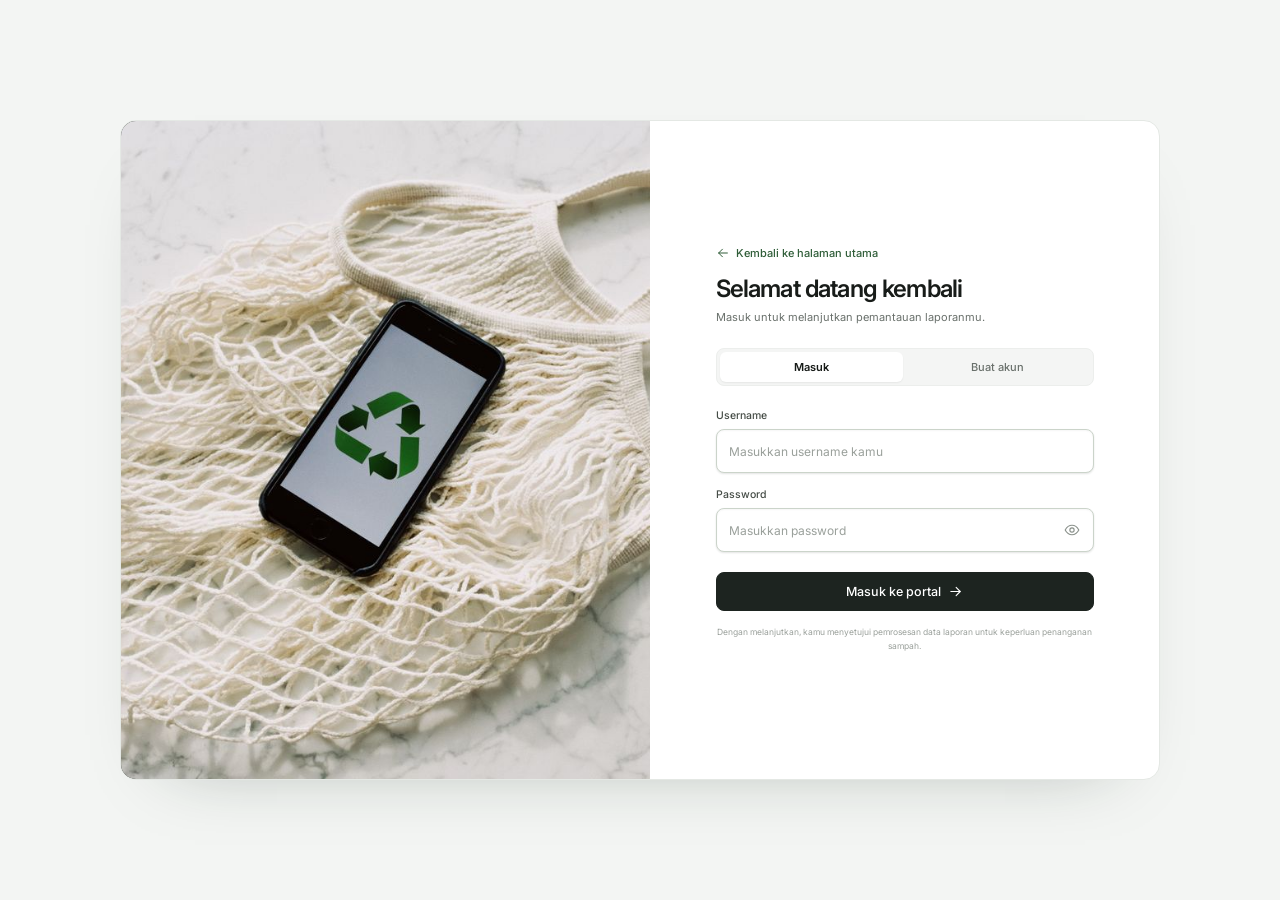
==== commit 0beb699a: "Update Smart Waste frontend backend and Android" ====
--- a/frontend/index.html
+++ b/frontend/index.html
@@ -1,619 +1,236 @@
 <!doctype html>
 <html lang="id">
-  <head>
-    <meta charset="utf-8" />
-    <meta name="viewport" content="width=device-width, initial-scale=1" />
-    <title>Smart Waste — Portal Warga</title>
-    <meta
-      name="description"
-      content="Portal warga Smart Waste untuk membuat dan memantau laporan sampah."
-    />
-    <meta name="theme-color" content="#167c6a" />
-    <link rel="preconnect" href="https://fonts.googleapis.com" />
-    <link rel="preconnect" href="https://fonts.gstatic.com" crossorigin />
-    <link
-      href="https://fonts.googleapis.com/css2?family=Inter:wght@400;500;600;700;800&display=swap"
-      rel="stylesheet"
-    />
-    <link rel="stylesheet" href="css/style.css?v=20261119-citizen-ops33" />
-  </head>
-  <body>
-    <div id="toast" class="toast" role="status"></div>
-
-    <section id="auth-screen" class="auth-screen">
-      <div class="auth-art" aria-hidden="true">
-        <div class="auth-orbit orbit-one"></div>
-        <div class="auth-orbit orbit-two"></div>
-        <div class="auth-leaf leaf-one">✦</div>
-        <div class="auth-leaf leaf-two">✧</div>
-        <div class="auth-art-copy">
-          <div class="brand-mark brand-mark-light" aria-hidden="true">
-            <svg viewBox="0 0 48 48" fill="none" stroke="currentColor" stroke-width="2.6" stroke-linecap="round" stroke-linejoin="round">
-              <path d="M7 17a18 18 0 0 1 34 0" />
-              <path d="M7 19c7-2 13-1 17 4 4-5 10-6 17-4" />
-              <path d="M7 20c0 9 6 17 17 25 11-8 17-16 17-25" />
-              <path d="M10 22c5 0 10 2 14 8 4-6 9-8 14-8" />
-              <path d="m10 22 7 4 5 8 2 11" />
-              <path d="m38 22-7 4-5 8-2 11" />
-            </svg>
-          </div>
-          <span class="eyebrow">SMART WASTE / PORTAL WARGA</span>
-          <h1>Lingkungan rapi,<br /><em>dimulai dari laporan kecil.</em></h1>
-          <p>
-            Laporkan sampah di sekitarmu dan pantau prosesnya sampai selesai
-            dari satu tempat.
-          </p>
-          <div class="trust-row">
-            <span>✓ Terhubung ke petugas</span><span>✓ Status transparan</span>
-          </div>
-        </div>
-        <div class="auth-scene" aria-hidden="true">
-          <div class="scene-table"></div>
-          <div class="scene-vase">
-            <span class="scene-vase-neck"></span>
-            <span class="scene-vase-branch branch-one"></span>
-            <span class="scene-vase-branch branch-two"></span>
-          </div>
-          <div class="scene-plant">
-            <span class="scene-stem stem-one"></span>
-            <span class="scene-stem stem-two"></span>
-            <span class="scene-leaf leaf-a"></span>
-            <span class="scene-leaf leaf-b"></span>
-            <span class="scene-leaf leaf-c"></span>
-            <span class="scene-leaf leaf-d"></span>
-            <span class="scene-leaf leaf-e"></span>
-            <span class="scene-leaf leaf-f"></span>
-            <span class="scene-leaf leaf-g"></span>
-            <span class="scene-pot"></span>
-          </div>
-          <div class="scene-cup"><span></span></div>
-        </div>
-        <div class="auth-wave"></div>
-      </div>
-      <div class="auth-panel">
-        <div class="auth-mobile-brand">
-          <b>Smart Waste</b>
-        </div>
-        <div class="auth-heading">
-          <span class="eyebrow">SELAMAT DATANG</span>
-          <h2 id="auth-title">Selamat datang!</h2>
-          <p id="auth-subtitle">Masuk untuk memantau laporan kebersihan di sekitarmu.</p>
-        </div>
-        <div class="auth-tabs" role="tablist">
-          <button id="show-login" class="auth-tab is-active" type="button">
-            Masuk
-          </button>
-          <button id="show-register" class="auth-tab" type="button">
-            Buat akun
-          </button>
-        </div>
-
-        <form id="login-form" class="auth-form">
-          <label
-            >Username atau email
-            <span class="input-with-icon">
-              <svg viewBox="0 0 24 24" aria-hidden="true" fill="none" stroke="currentColor" stroke-width="1.7" stroke-linecap="round" stroke-linejoin="round"><circle cx="12" cy="8" r="3.2"/><path d="M5 20c.4-3.2 3-5.2 7-5.2s6.6 2 7 5.2"/></svg>
-              <input
-                id="login-identity"
-                autocomplete="username"
-                placeholder="@username atau email"
-                required
-              />
+<head>
+  <meta charset="utf-8">
+  <meta name="viewport" content="width=device-width, initial-scale=1">
+  <title>SmartWaste — Portal Warga</title>
+  <meta name="description" content="Portal warga SmartWaste untuk melaporkan kondisi sampah, memantau penanganan, dan mengunduh riwayat laporan.">
+  <meta name="theme-color" content="#f5f6f5">
+  <link rel="preconnect" href="https://fonts.googleapis.com">
+  <link rel="preconnect" href="https://fonts.gstatic.com" crossorigin>
+  <link href="https://fonts.googleapis.com/css2?family=Inter:wght@400;500;600;700&display=swap" rel="stylesheet">
+  <link rel="stylesheet" href="assets/css/styles.css?v=1.6.8">
+  <link rel="icon" href="data:image/svg+xml,%3Csvg xmlns='http://www.w3.org/2000/svg' viewBox='0 0 64 64'%3E%3Crect width='64' height='64' rx='16' fill='%234d8534'/%3E%3Cpath d='M20 42c0-12 9-22 24-24 2 15-7 26-19 26' fill='none' stroke='%23f2f8ea' stroke-width='5' stroke-linecap='round'/%3E%3Cpath d='M22 46c4-10 10-16 19-20' fill='none' stroke='%23f2f8ea' stroke-width='5' stroke-linecap='round'/%3E%3C/svg%3E">
+</head>
+<body>
+  <div class="page-glow" aria-hidden="true"><span></span><span></span></div>
+
+  <!-- ============ AUTHENTICATION ============ -->
+  <section id="authView" class="auth hidden" aria-label="Masuk atau buat akun">
+    <div class="auth-shell">
+      <aside class="auth-brand" aria-hidden="true">
+        <img src="assets/img/smartphone-recycling.jpg?v=1" alt="" class="auth-photo" loading="eager">
+      </aside>
+
+      <div class="auth-panel" role="main">
+        <a class="link-inline auth-back-link" href="landing.html"><span class="icon-only" data-icon="arrow-left"></span> Kembali ke halaman utama</a>
+        <div class="auth-panel-head">
+          <a class="brand brand--mobile" href="landing.html" aria-label="Kembali ke halaman utama">
+            <span class="brand-mark" data-art="mark"></span>
+            <span class="brand-name">SmartWaste</span>
+          </a>
+          <h2 id="authTitle">Selamat datang kembali</h2>
+          <p id="authSubtitle">Masuk untuk melanjutkan pemantauan laporanmu.</p>
+        </div>
+
+        <div class="auth-tabs" role="tablist" aria-label="Pilihan autentikasi">
+          <button type="button" class="auth-tab is-active" id="loginTab" role="tab" aria-selected="true" data-auth-tab="login">Masuk</button>
+          <button type="button" class="auth-tab" id="registerTab" role="tab" aria-selected="false" data-auth-tab="register">Buat akun</button>
+        </div>
+
+        <form id="loginForm" class="auth-form" novalidate>
+          <div class="field">
+            <label for="loginUsername">Username</label>
+            <div class="input-wrap">
+              <span class="input-icon" data-icon="user"></span>
+              <input id="loginUsername" name="username" type="text" autocomplete="username" placeholder="Masukkan username kamu" required>
+            </div>
+          </div>
+          <div class="field">
+            <div class="label-row">
+              <label for="loginPassword">Password</label>
+            </div>
+            <div class="input-wrap">
+              <span class="input-icon" data-icon="lock"></span>
+              <input id="loginPassword" name="password" type="password" autocomplete="current-password" placeholder="Masukkan password" required>
+              <button type="button" class="input-action" data-action="toggle-password" data-target="loginPassword" aria-label="Tampilkan password">
+                <span class="icon-only" data-icon="eye"></span>
+              </button>
+            </div>
+          </div>
+          <p class="form-error" id="loginError" role="alert" hidden></p>
+          <button type="submit" class="btn btn--primary btn--block btn--lg" id="loginSubmit">
+            Masuk ke portal <span class="icon-only" data-icon="arrow-right"></span>
+          </button>
+
+        </form>
+
+        <form id="registerForm" class="auth-form hidden" novalidate>
+          <div class="field">
+            <label for="registerName">Nama lengkap</label>
+            <div class="input-wrap">
+              <span class="input-icon" data-icon="user"></span>
+              <input id="registerName" name="name" type="text" autocomplete="name" placeholder="Contoh: Fadhlan Rizky" required>
+            </div>
+          </div>
+          <div class="field">
+            <label for="registerUsername">Username</label>
+            <div class="input-wrap">
+              <span class="input-icon" data-icon="at"></span>
+              <input id="registerUsername" name="username" type="text" autocomplete="username" placeholder="Minimal 3 karakter" minlength="3" required>
+            </div>
+            <p class="field-hint">Tanpa email. Username dipakai untuk masuk kembali.</p>
+          </div>
+          <div class="field">
+            <label for="registerPassword">Password</label>
+            <div class="input-wrap">
+              <span class="input-icon" data-icon="lock"></span>
+              <input id="registerPassword" name="password" type="password" autocomplete="new-password" placeholder="Minimal 8 karakter" minlength="8" required>
+              <button type="button" class="input-action" data-action="toggle-password" data-target="registerPassword" aria-label="Tampilkan password">
+                <span class="icon-only" data-icon="eye"></span>
+              </button>
+            </div>
+            <p class="field-hint">Gunakan minimal 8 karakter agar akun lebih aman.</p>
+          </div>
+          <p class="form-error" id="registerError" role="alert" hidden></p>
+          <button type="submit" class="btn btn--primary btn--block btn--lg" id="registerSubmit">
+            Buat akun warga <span class="icon-only" data-icon="arrow-right"></span>
+          </button>
+          <p class="auth-note">Portal ini hanya untuk akun warga. Akun Admin dan Petugas masuk melalui aplikasi operasional.</p>
+        </form>
+
+        <p class="auth-terms">Dengan melanjutkan, kamu menyetujui pemrosesan data laporan untuk keperluan penanganan sampah.</p>
+      </div>
+    </div>
+  </section>
+
+  <!-- ============ APP SHELL ============ -->
+  <div id="shell" class="shell hidden">
+    <div id="scrim" class="scrim" hidden></div>
+
+    <aside id="sidebar" class="sidebar" aria-label="Navigasi utama">
+      <div class="sidebar-top">
+        <a class="brand" href="#/ringkasan" aria-label="SmartWaste, ke ringkasan">
+          <span class="brand-mark" data-art="mark"></span>
+          <span class="brand-name">SmartWaste</span>
+        </a>
+
+        <form class="side-search" id="sideSearchForm" role="search">
+          <span class="side-search-ic" data-icon="search"></span>
+          <input id="sideSearch" type="search" placeholder="Cari laporan..." aria-label="Cari laporan" autocomplete="off">
+          <kbd>Ctrl K</kbd>
+        </form>
+
+        <nav class="nav">
+          <p class="nav-label">Menu utama</p>
+          <a class="nav-item" href="#/ringkasan" data-nav="dashboard">
+            <span class="nav-icon" data-icon="grid"></span>
+            <span>Ringkasan</span>
+          </a>
+          <a class="nav-item" href="#/buat" data-nav="new">
+            <span class="nav-icon" data-icon="plus-circle"></span>
+            <span>Buat laporan</span>
+          </a>
+          <a class="nav-item" href="#/riwayat" data-nav="reports">
+            <span class="nav-icon" data-icon="clock"></span>
+            <span>Riwayat laporan</span>
+            <span class="nav-badge" id="navPendingBadge" hidden>0</span>
+          </a>
+
+          <p class="nav-label">Akun &amp; bantuan</p>
+          <a class="nav-item" href="#/profil" data-nav="profile">
+            <span class="nav-icon" data-icon="user"></span>
+            <span>Profil</span>
+          </a>
+          <button type="button" class="nav-item nav-item--button" data-action="open-help">
+            <span class="nav-icon" data-icon="help"></span>
+            <span>Bantuan cepat</span>
+          </button>
+          <a class="nav-item" href="landing.html">
+            <span class="nav-icon" data-icon="arrow-up-right"></span>
+            <span>Halaman utama</span>
+          </a>
+        </nav>
+
+        <div class="sidebar-promo">
+          <span class="promo-art" data-art="promo" aria-hidden="true"></span>
+          <p class="promo-title">Jaga lingkunganmu</p>
+          <p class="promo-copy">Setiap laporan membantu petugas bergerak lebih cepat.</p>
+          <a href="#/buat" class="btn btn--dark btn--sm btn--block">
+            Buat laporan <span class="icon-only" data-icon="arrow-right"></span>
+          </a>
+        </div>
+      </div>
+
+      <div class="sidebar-bottom">
+        <div class="sidebar-user">
+          <button type="button" class="sidebar-user-main" data-action="go-profile">
+            <span class="avatar avatar--sm" id="sidebarAvatar">FR</span>
+            <span class="sidebar-user-text">
+              <strong id="sidebarName">Warga</strong>
+              <small>Akun warga</small>
             </span>
-          </label>
-          <label
-            >Password
-            <span class="password-field input-with-icon"
-              ><svg viewBox="0 0 24 24" aria-hidden="true" fill="none" stroke="currentColor" stroke-width="1.7" stroke-linecap="round" stroke-linejoin="round"><rect x="5" y="10" width="14" height="10" rx="2"/><path d="M8 10V7a4 4 0 0 1 8 0v3"/><path d="M12 14v2"/></svg><input
-                id="login-password"
-                type="password"
-                autocomplete="current-password"
-                placeholder="Password"
-                required
-              /><button
-                class="password-toggle"
-                type="button"
-                data-target="login-password"
-                aria-label="Tampilkan password"
-              >
-                <svg viewBox="0 0 24 24" aria-hidden="true" fill="none" stroke="currentColor" stroke-width="1.8" stroke-linecap="round" stroke-linejoin="round"><path d="M2 12s3.5-7 10-7 10 7 10 7-3.5 7-10 7S2 12 2 12Z"/><circle cx="12" cy="12" r="3"/></svg>
-              </button></span
-            >
-          </label>
-          <div class="auth-helper-row">
-            <span>Gunakan akun warga yang sudah terdaftar</span>
-            <span class="auth-helper">Aman &amp; terenkripsi</span>
-          </div>
-          <p id="login-message" class="form-message" role="alert"></p>
-          <button id="retry-session" class="text-button session-retry" type="button" hidden>
-            Coba sambungkan kembali
-          </button>
-          <button class="primary-button full" type="submit">
-            <span>Masuk ke Portal Warga</span><b>→</b>
-          </button>
-        </form>
-
-        <form id="register-form" class="auth-form" hidden>
-          <label
-            >Nama lengkap
-            <input
-              id="register-name"
-              autocomplete="name"
-              placeholder="Nama kamu"
-              required
-            />
-          </label>
-          <label
-            >Username
-            <input
-              id="register-username"
-              autocomplete="username"
-              placeholder="Minimal 3 karakter"
-              required
-            />
-          </label>
-          <label
-            >Password
-            <span class="password-field"
-              ><input
-                id="register-password"
-                type="password"
-                autocomplete="new-password"
-                minlength="8"
-                placeholder="Minimal 8 karakter"
-                required
-              /><button
-                class="password-toggle"
-                type="button"
-                data-target="register-password"
-                aria-label="Tampilkan password"
-              >
-                <svg viewBox="0 0 24 24" aria-hidden="true" fill="none" stroke="currentColor" stroke-width="1.8" stroke-linecap="round" stroke-linejoin="round"><path d="M2 12s3.5-7 10-7 10 7 10 7-3.5 7-10 7S2 12 2 12Z"/><circle cx="12" cy="12" r="3"/></svg>
-              </button></span
-            >
-          </label>
-          <p id="register-message" class="form-message" role="alert"></p>
-          <button class="primary-button full" type="submit">
-            <span>Buat akun warga</span><b>→</b>
-          </button>
-        </form>
-
-        <p class="auth-footnote">Portal khusus warga untuk membuat dan memantau laporan.</p>
-      </div>
-    </section>
-
-    <div id="app-shell" class="app-shell" hidden>
+          </button>
+          <button type="button" class="icon-btn icon-btn--quiet" data-action="logout" aria-label="Keluar dari akun">
+            <span class="icon-only" data-icon="logout"></span>
+          </button>
+        </div>
+      </div>
+    </aside>
+
+    <div class="main">
       <header class="topbar">
-        <a class="brand" href="#dashboard" data-page-link="dashboard"
-          ><span><b>Smart Waste</b><small>Portal warga</small></span></a
-        >
-        <nav class="main-nav" aria-label="Navigasi utama">
-          <span class="nav-section-label" aria-hidden="true">MENU UTAMA</span>
-          <button
-            class="nav-item is-active"
-            data-page-link="dashboard"
-            type="button"
-          >
-            <span class="nav-icon" aria-hidden="true"><svg viewBox="0 0 24 24" fill="none" stroke="currentColor" stroke-width="1.8" stroke-linecap="round" stroke-linejoin="round"><path d="m3.5 10.5 8.5-7 8.5 7"/><path d="M5.5 9v11h13V9M9.5 20v-6h5v6"/></svg></span> Ringkasan
-          </button>
-          <button class="nav-item" data-page-link="reports" type="button">
-            <span class="nav-icon" aria-hidden="true"><svg viewBox="0 0 24 24" fill="none" stroke="currentColor" stroke-width="1.8" stroke-linecap="round" stroke-linejoin="round"><path d="M7 3.5h10a2 2 0 0 1 2 2v14a1 1 0 0 1-1 1H6a1 1 0 0 1-1-1v-14a2 2 0 0 1 2-2Z"/><path d="M9 8h6M9 12h6M12 15v4M10 17h4"/></svg></span> Laporan
-          </button>
-          <button class="nav-item" data-page-link="history" type="button">
-            <span class="nav-icon" aria-hidden="true"><svg viewBox="0 0 24 24" fill="none" stroke="currentColor" stroke-width="1.8" stroke-linecap="round" stroke-linejoin="round"><path d="M3.5 12a8.5 8.5 0 1 0 2.2-5.7L3.5 8.5"/><path d="M3.5 3.8v4.7h4.7M12 7v5l3.2 2"/></svg></span> Riwayat
-          </button>
-          <button class="nav-item" data-page-link="profile" type="button">
-            <span class="nav-icon" aria-hidden="true"><svg viewBox="0 0 24 24" fill="none" stroke="currentColor" stroke-width="1.8" stroke-linecap="round" stroke-linejoin="round"><circle cx="12" cy="8" r="3.2"/><path d="M5 20c.4-3.2 3-5.2 7-5.2s6.6 2 7 5.2"/></svg></span> Profil
-          </button>
-        </nav>
-        <div class="topbar-actions">
-          <span id="connection-status" class="live-pill" data-state="checking">
-            <i></i><span id="connection-label">Menghubungkan</span>
-          </span>
-          <button id="user-menu" class="user-chip" type="button">
-            <span id="user-initial"><span id="user-initial-text">U</span><img id="user-avatar-photo" class="avatar-photo" alt="" hidden /></span
-            ><span id="user-short-name">User</span><b>⌄</b>
-          </button>
-          <button
-            id="logout-button"
-            class="icon-button logout-button"
-            type="button"
-            title="Keluar"
-          >
-            <svg viewBox="0 0 24 24" fill="none" stroke="currentColor" stroke-width="1.8" stroke-linecap="round" stroke-linejoin="round" aria-hidden="true"><path d="M14 8V5a2 2 0 0 0-2-2H6a2 2 0 0 0-2 2v14a2 2 0 0 0 2 2h6a2 2 0 0 0 2-2v-3"/><path d="M10 12h11m-4-4 4 4-4 4"/></svg>
-          </button>
-        </div>
-        <button
-          id="mobile-menu"
-          class="icon-button mobile-menu"
-          type="button"
-          aria-label="Buka navigasi"
-        >
-          ☰
-        </button>
+        <div class="topbar-left">
+          <button type="button" class="icon-btn menu-btn" id="menuBtn" aria-label="Buka menu navigasi" aria-expanded="false" aria-controls="sidebar">
+            <span class="icon-only" data-icon="menu"></span>
+          </button>
+        </div>
+        <div class="top-actions">
+          <button type="button" class="icon-btn" id="bellBtn" aria-label="Notifikasi" aria-expanded="false">
+            <span class="icon-only" data-icon="bell"></span>
+            <span class="notif-dot" id="notifDot" hidden></span>
+          </button>
+          <button type="button" class="profile-chip" data-action="go-profile">
+            <span class="avatar avatar--sm" id="topAvatar">FR</span>
+            <span class="profile-chip-text">
+              <strong id="topChipName">Warga</strong>
+              <small>Akun warga</small>
+            </span>
+            <span class="icon-only muted" data-icon="chevron-down"></span>
+          </button>
+        </div>
       </header>
-      <div id="connection-warning" class="connection-warning" role="status" hidden>
-        <span id="connection-warning-copy"></span>
-        <button id="retry-data" type="button">Coba lagi</button>
-      </div>
-
-      <main class="page-wrap">
-        <section id="page-dashboard" class="page is-active">
-          <div class="section-heading">
-            <div>
-              <h2>Ringkasan aktivitasmu</h2>
-            </div>
-          </div>
-          <div class="stats-grid">
-            <button class="stat-card stat-total" data-report-filter="all" type="button" aria-label="Lihat semua laporan">
-              <div class="stat-icon">▤</div>
-              <span>Total laporan</span><strong id="stat-total">0</strong
-              ><small>Semua laporan yang kamu kirim</small>
-            </button>
-            <button class="stat-card stat-waiting" data-report-filter="menunggu_verifikasi" type="button" aria-label="Lihat laporan yang menunggu verifikasi">
-              <div class="stat-icon">◷</div>
-              <span>Menunggu verifikasi</span
-              ><strong id="stat-waiting">0</strong
-              ><small>Segera dicek admin</small>
-            </button>
-            <button class="stat-card stat-process" data-report-filter="diproses" type="button" aria-label="Lihat laporan yang sedang diproses">
-              <div class="stat-icon">↗</div>
-              <span>Sedang diproses</span><strong id="stat-process">0</strong
-              ><small>Dalam penanganan petugas</small>
-            </button>
-            <button class="stat-card stat-done" data-report-filter="selesai" type="button" aria-label="Lihat laporan yang sudah selesai">
-              <div class="stat-icon">✓</div>
-              <span>Sudah selesai</span><strong id="stat-done">0</strong
-              ><small>Dampak baik yang tercipta</small>
-            </button>
-          </div>
-
-          <section class="resident-progress-section" aria-labelledby="resident-progress-title">
-            <div class="section-heading">
-              <div><h2 id="resident-progress-title">Progres laporanmu</h2></div>
-              <button class="text-button" data-page-link="history" type="button">Semua laporan →</button>
-            </div>
-            <div id="resident-progress-content"></div>
-          </section>
-
-          <section class="dashboard-insights" aria-label="Analisis laporan">
-            <article class="surface-card trend-card" aria-labelledby="trend-title">
-              <div class="card-heading">
-                <div>
-                  <h3 id="trend-title">Tren laporan</h3>
-                  <p class="insight-caption">Aktivitas enam bulan terakhir</p>
-                </div>
-                <div class="trend-card-actions">
-                  <div class="trend-total"><strong id="impact-total">0</strong><span>laporan</span></div>
-                  <button class="text-button" data-page-link="history" type="button">Riwayat →</button>
-                </div>
-              </div>
-              <div id="impact-chart" class="impact-chart" role="img" aria-label="Grafik jumlah laporan per bulan"></div>
-              <div id="impact-months" class="impact-months" aria-hidden="true"></div>
-              <div class="trend-summary">
-                <span>Perkiraan berat 6 bulan terakhir</span>
-                <strong id="impact-weight">0 kg</strong>
-              </div>
-            </article>
-            <div class="insight-side">
-              <article class="surface-card completion-card" aria-labelledby="completion-title">
-                <div class="card-heading">
-                  <div>
-                    <h3 id="completion-title">Penanganan laporan</h3>
-                    <p class="insight-caption">Progres penyelesaian</p>
-                  </div>
-                </div>
-                <div class="completion-overview">
-                  <div id="impact-gauge" class="completion-gauge" role="img" aria-label="0% laporan selesai">
-                    <span id="impact-completion">0%</span>
-                  </div>
-                  <div class="completion-copy">
-                    <strong id="impact-completed-count">0 / 0</strong>
-                    <span>laporan selesai</span>
-                    <p id="impact-message">Kirim laporan pertamamu untuk mulai melihat dampaknya.</p>
-                  </div>
-                </div>
-              </article>
-              <article class="surface-card category-breakdown" aria-labelledby="category-breakdown-title">
-                <div class="card-heading">
-                  <div><h3 id="category-breakdown-title">Jenis sampah</h3></div>
-                  <small id="impact-category">Belum ada data</small>
-                </div>
-                <div id="impact-category-list" class="impact-category-list"></div>
-              </article>
-            </div>
-          </section>
-
-          <div class="dashboard-lower">
-            <article class="surface-card recent-card">
-              <div class="card-heading">
-                <div>
-                  <h3>Laporan terbaru</h3>
-                </div>
-                <div class="recent-card-actions">
-                  <span class="soft-label" id="last-sync">Baru saja</span>
-                  <button class="text-button" data-page-link="history" type="button">Semua →</button>
-                </div>
-              </div>
-              <div id="recent-list" class="report-list compact-list"></div>
-            </article>
-          </div>
-          <section class="surface-card dashboard-help-card" aria-labelledby="dashboard-help-title">
-            <div class="card-heading">
-              <div>
-                <h3 id="dashboard-help-title">Bantuan cepat</h3>
-                <p class="insight-caption">Jawaban untuk hal yang sering ditanyakan warga.</p>
-              </div>
-            </div>
-            <div class="dashboard-help-list">
-              <details>
-                <summary>Foto seperti apa yang bisa saya kirim?</summary>
-                <p>Gunakan foto JPG, PNG, atau WebP maksimal 5 MB. Pastikan kondisi sampah dan lokasi terlihat jelas.</p>
-              </details>
-              <details>
-                <summary>Apakah laporan yang sudah dikirim bisa dikoreksi?</summary>
-                <p>Bisa. Buka detail laporan berstatus Menunggu Verifikasi untuk mengedit atau membatalkannya.</p>
-              </details>
-              <details>
-                <summary>Bagaimana cara melihat perkembangan laporan?</summary>
-                <p>Pilih laporan di bagian Laporan terbaru atau buka Riwayat, lalu pilih laporan untuk melihat progresnya.</p>
-              </details>
-            </div>
-          </section>
-        </section>
-
-        <section id="page-reports" class="page">
-          <div class="page-heading">
-            <div>
-              <h1>Buat laporan</h1>
-              <p>Kirim lokasi dan foto kondisi awal agar petugas bisa menindaklanjuti.</p>
-            </div>
-          </div>
-          <div class="report-form-layout">
-            <article class="surface-card report-form-card">
-              <div class="card-heading">
-                <div>
-                  <h2>Jelaskan kondisi di lapangan</h2>
-                </div>
-                <span class="form-step">01 / 01</span>
-              </div>
-              <p id="report-draft-status" class="report-draft-status" role="status" aria-live="polite" hidden></p>
-              <form id="report-form" class="report-form">
-                <div class="form-grid">
-                  <label
-                    >Jenis sampah<select id="report-type" required>
-                      <option value="">Pilih jenis</option>
-                      <option>Organik</option>
-                      <option>Plastik</option>
-                      <option>Kertas</option>
-                      <option>Logam</option>
-                      <option>Kaca</option>
-                      <option>Elektronik</option>
-                      <option>Lainnya</option>
-                    </select></label
-                  ><label
-                    >Perkiraan berat <span class="optional">opsional</span>
-                    <div class="suffix-input">
-                      <input
-                        id="report-weight"
-                        type="number"
-                        min="0"
-                        step="0.1"
-                        placeholder="0"
-                      /><span>kg</span>
-                    </div></label
-                  >
-                </div>
-                <label
-                  >Lokasi kejadian<input
-                    id="report-location"
-                    placeholder="Contoh: depan gerbang sekolah"
-                    required /></label
-                ><button
-                  id="use-location"
-                  class="outline-button location-button"
-                  type="button"
-                >
-                  ⌖ Gunakan lokasi saya</button
-                >
-                <div id="report-photo-section" class="report-photo-field">
-                  <div class="photo-field-heading">
-                    <div>
-                      <strong>Foto awal · wajib <span class="optional">maks. 5 MB</span></strong>
-                      <p>Foto kondisi sebelum ditangani untuk dibandingkan dengan bukti akhir petugas.</p>
-                    </div>
-                    <span class="photo-field-icon" aria-hidden="true">
-                      <svg viewBox="0 0 24 24" fill="none" stroke="currentColor" stroke-width="1.8" stroke-linecap="round" stroke-linejoin="round">
-                        <path d="M4 7.5h3l1.5-2h7l1.5 2h3a1.5 1.5 0 0 1 1.5 1.5v9A1.5 1.5 0 0 1 20 19.5H4A1.5 1.5 0 0 1 2.5 18V9A1.5 1.5 0 0 1 4 7.5Z" />
-                        <circle cx="12" cy="13" r="3.5" />
-                      </svg>
-                    </span>
-                  </div>
-                  <input id="report-photo-camera" class="visually-hidden" type="file" accept="image/jpeg,image/png,image/webp" capture="environment" tabindex="-1" aria-hidden="true" />
-                  <input id="report-photo-gallery" class="visually-hidden" type="file" accept="image/jpeg,image/png,image/webp" tabindex="-1" aria-hidden="true" />
-                  <div class="photo-upload-actions">
-                    <button id="take-report-photo" class="photo-action-button is-primary" type="button">
-                      <svg viewBox="0 0 24 24" fill="none" stroke="currentColor" stroke-width="1.8" stroke-linecap="round" stroke-linejoin="round" aria-hidden="true">
-                        <path d="M4 7.5h3l1.5-2h7l1.5 2h3a1.5 1.5 0 0 1 1.5 1.5v9A1.5 1.5 0 0 1 20 19.5H4A1.5 1.5 0 0 1 2.5 18V9A1.5 1.5 0 0 1 4 7.5Z" />
-                        <circle cx="12" cy="13" r="3.5" />
-                      </svg>
-                      Ambil foto
-                    </button>
-                    <button id="choose-report-photo" class="photo-action-button" type="button">
-                      <svg viewBox="0 0 24 24" fill="none" stroke="currentColor" stroke-width="1.8" stroke-linecap="round" stroke-linejoin="round" aria-hidden="true">
-                        <rect x="3" y="4" width="18" height="16" rx="2" />
-                        <circle cx="8.5" cy="9" r="1.5" />
-                        <path d="m4 17 5-5 3 3 2-2 6 5" />
-                      </svg>
-                      Pilih dari galeri
-                    </button>
-                  </div>
-                  <p id="photo-name" class="file-hint" role="status" aria-live="polite">Belum ada foto dipilih</p>
-                  <div id="photo-preview" class="photo-preview" hidden>
-                    <img id="photo-preview-image" alt="Pratinjau foto TKP" />
-                    <div class="photo-preview-caption">
-                      <span><strong id="photo-preview-name"></strong><small>Foto kondisi awal siap dilampirkan.</small></span>
-                      <button id="remove-report-photo" class="photo-remove-button" type="button">Hapus</button>
-                    </div>
-                  </div>
-                </div>
-                <label
-                  >Deskripsi singkat
-                  <textarea
-                    id="report-description"
-                    rows="4"
-                    placeholder="Ceritakan kondisi sampah dan patokan lokasinya..."
-                  ></textarea></label
-                ><label
-                  >Tanggal laporan<input id="report-date" type="date" required
-                /></label>
-                <p id="report-message" class="form-message" role="alert"></p>
-                <button class="primary-button" type="submit">
-                  <span>Kirim laporan</span><b>→</b>
-                </button>
-              </form>
-            </article>
-          </div>
-        </section>
-
-        <section id="page-history" class="page">
-          <div class="page-heading">
-            <div>
-              <h1>Riwayat laporan</h1>
-              <p>Semua laporan dan status penanganannya tersimpan di sini.</p>
-            </div>
-          </div>
-          <article class="surface-card history-card">
-            <div class="card-heading">
-              <div>
-                <h2>Semua laporan</h2>
-                <span class="soft-label" id="history-count">0 laporan</span>
-              </div>
-              <div class="history-heading-actions">
-                <button class="text-button" id="export-reports" type="button" disabled>Unduh CSV ↓</button>
-                <button id="refresh-reports" class="icon-button" type="button" title="Muat ulang" aria-label="Muat ulang laporan">↻</button>
-              </div>
-            </div>
-            <div class="filter-row">
-              <button class="filter-button is-active" data-filter="all" type="button">Semua</button>
-              <button class="filter-button" data-filter="menunggu_verifikasi" type="button">Menunggu</button>
-              <button class="filter-button" data-filter="diproses" type="button">Diproses</button>
-              <button class="filter-button" data-filter="selesai" type="button">Selesai</button>
-              <button class="filter-button" data-filter="ditolak" type="button">Ditolak</button>
-            </div>
-            <label class="history-search">
-              <span class="visually-hidden">Cari laporan berdasarkan kode, jenis, lokasi, atau deskripsi</span>
-              <input id="reports-search" type="search" placeholder="Cari kode, jenis, lokasi, atau deskripsi..." />
-            </label>
-            <div class="history-date-filters">
-              <label>Dari tanggal<input id="reports-date-from" type="date" aria-label="Tanggal awal"></label>
-              <label>Sampai tanggal<input id="reports-date-to" type="date" aria-label="Tanggal akhir"></label>
-              <button id="clear-history-dates" class="text-button" type="button">Hapus tanggal</button>
-            </div>
-            <div id="reports-list" class="report-list"></div>
-          </article>
-        </section>
-
-        <section id="page-profile" class="page">
-          <div class="page-heading">
-            <div>
-              <span class="eyebrow">AKUN SAYA</span>
-              <h1>Profil warga</h1>
-              <p>Pastikan informasi akunmu tetap terbaru.</p>
-            </div>
-          </div>
-          <div class="profile-layout">
-            <article class="surface-card profile-card">
-              <div class="profile-cover">
-                <div class="profile-photo-stack">
-                  <div id="profile-avatar" class="profile-avatar" aria-label="Foto profil">
-                    <span id="profile-initial">U</span>
-                    <img id="profile-avatar-photo" class="avatar-photo" alt="" hidden />
-                  </div>
-                  <div class="profile-photo-actions">
-                    <input id="profile-photo-input" class="visually-hidden" type="file" accept="image/jpeg,image/png,image/webp" tabindex="-1" aria-hidden="true" />
-                    <button id="select-profile-photo" class="outline-button profile-photo-button" type="button">
-                      <svg viewBox="0 0 24 24" fill="none" stroke="currentColor" stroke-width="1.8" stroke-linecap="round" stroke-linejoin="round" aria-hidden="true"><path d="M4 7.5h3l1.5-2h7l1.5 2h3A1.5 1.5 0 0 1 20 10v8.5H4A1.5 1.5 0 0 1 2.5 17V9A1.5 1.5 0 0 1 4 7.5Z"/><circle cx="12" cy="13" r="3.2"/></svg>
-                      Ganti foto
-                    </button>
-                  </div>
-                </div>
-                <div>
-                  <span class="eyebrow">AKUN TERDAFTAR</span>
-                  <h2 id="profile-display-name">User Smart Waste</h2>
-                  <p id="profile-display-username">@user</p>
-                </div>
-              </div>
-              <form id="profile-form" class="settings-form">
-                <label>Nama lengkap<input id="profile-name" required /></label>
-                <label>Username<input id="profile-username" disabled /></label>
-                <p id="profile-message" class="form-message" role="alert"></p>
-                <button class="primary-button" type="submit">
-                  <span>Simpan perubahan</span><b>✓</b>
-                </button>
-              </form>
-            </article>
-            <article class="surface-card password-card">
-              <div class="card-heading">
-                <div>
-                  <span class="eyebrow">KEAMANAN</span>
-                  <h2>Ganti password</h2>
-                </div>
-              </div>
-              <form id="password-form" class="settings-form">
-                <label
-                  >Password lama<input
-                    id="old-password"
-                    type="password"
-                    required /></label
-                ><label
-                  >Password baru<input
-                    id="new-password"
-                    type="password"
-                    minlength="8"
-                    placeholder="Minimal 8 karakter"
-                    required
-                /></label>
-                <p id="password-message" class="form-message" role="alert"></p>
-                <button class="outline-button" type="submit">
-                  Perbarui password <b>→</b>
-                </button>
-              </form>
-              <div class="security-note">
-                Password baru minimal 8 karakter. Setelah diganti, kamu perlu
-                login kembali.
-              </div>
-            </article>
-          </div>
-        </section>
-      </main>
-    </div>
-
-    <div id="report-modal" class="modal" hidden>
-      <div class="modal-backdrop" data-close-modal></div>
-      <article class="modal-card">
-        <button class="modal-close" data-close-modal type="button">×</button>
-        <div id="modal-content"></div>
-      </article>
-    </div>
-    <div id="camera-capture-modal" class="modal camera-capture-modal" role="dialog" aria-modal="true" aria-labelledby="camera-capture-title" hidden>
-      <div class="modal-backdrop" data-camera-close></div>
-      <article class="modal-card camera-capture-card">
-        <button class="modal-close" data-camera-close type="button" aria-label="Tutup kamera">×</button>
-        <div class="modal-heading">
-          <span class="eyebrow">FOTO KONDISI AWAL</span>
-          <h2 id="camera-capture-title">Ambil foto</h2>
-          <p>Arahkan kamera ke kondisi sampah, lalu tekan tombol ambil foto.</p>
-        </div>
-        <video id="report-camera-preview" autoplay playsinline muted aria-label="Pratinjau kamera untuk mengambil foto laporan"></video>
-        <p id="camera-capture-message" class="form-message" role="alert"></p>
-        <div class="camera-capture-actions">
-          <button class="outline-button" data-camera-close type="button">Tutup</button>
-          <button id="capture-report-photo" class="primary-button" type="button" disabled>Jepret foto</button>
-          <button id="retry-report-camera" class="text-button" type="button" hidden>Coba lagi</button>
-        </div>
-      </article>
-    </div>
-<script src="js/app.js?v=20261119-citizen-ops21" defer></script>
-  </body>
+
+      <div class="conn-banner" id="connBanner" role="status" hidden>
+        <span class="icon-only" data-icon="wifi-off"></span>
+        <span id="connBannerText">Koneksi ke server terputus. Data yang tampil mungkin belum terbaru.</span>
+        <button type="button" class="btn btn--ghost btn--xs" data-action="retry-connection">Coba lagi</button>
+      </div>
+
+      <main id="view" class="view" tabindex="-1"></main>
+    </div>
+  </div>
+
+  <div id="notifPop" class="popover" hidden>
+    <div class="popover-head">
+      <strong>Notifikasi</strong>
+      <span class="popover-sub" id="notifSub">Aktivitas laporan terbaru</span>
+    </div>
+    <div class="popover-body" id="notifList"></div>
+    <div class="popover-foot">
+      <a href="#/riwayat" class="link-inline" data-action="close-notif">Lihat semua riwayat <span class="icon-only" data-icon="arrow-right"></span></a>
+    </div>
+  </div>
+
+  <div id="modalRoot"></div>
+  <div id="toastRoot" class="toast-root" aria-live="polite" aria-atomic="false"></div>
+
+  <noscript>
+    <div class="noscript">Portal SmartWaste memerlukan JavaScript untuk berjalan. Aktifkan JavaScript pada browser kamu.</div>
+  </noscript>
+
+  <script src="assets/js/icons.js?v=1.5.0"></script>
+  <script src="assets/js/data.js?v=2.0.1"></script>
+  <script src="assets/js/app.js?v=1.6.5"></script>
+</body>
 </html>
--- a/frontend/assets/css/styles.css
+++ b/frontend/assets/css/styles.css
@@ -0,0 +1,2591 @@
+/* ============================================================
+   SmartWaste — Portal Warga
+   Design system inspired by the supplied dashboard reference
+   ============================================================ */
+
+:root {
+  --bg: #eef4ec;
+  --bg-soft: #f5f9f1;
+  --surface: #ffffff;
+  --ink: #17241a;
+  --ink-2: #3e4e3f;
+  --muted: #5f6f5e;
+  --muted-2: #62725e;
+  --line: #e6eee1;
+  --line-2: #eff4eb;
+  --green: #477d2e;
+  --green-600: #3f7128;
+  --green-700: #356325;
+  --green-900: #214a29;
+  --mint: #e9f4df;
+  --mint-2: #f2f8ec;
+  --cream: #f5faee;
+  --amber: #e9a23b;
+  --amber-soft: #fbf1dd;
+  --amber-ink: #91651a;
+  --danger: #b85449;
+  --danger-soft: #fbeeeb;
+  --radius-lg: 24px;
+  --radius: 18px;
+  --radius-sm: 12px;
+  --shadow-card: 0 20px 42px -38px rgba(29, 57, 30, 0.55);
+  --shadow-lift: 0 26px 48px -30px rgba(28, 58, 30, 0.4);
+  --font: "Plus Jakarta Sans", "Segoe UI", system-ui, -apple-system, sans-serif;
+}
+
+* { box-sizing: border-box; }
+*::selection { background: #cfe7ba; color: #1e3c21; }
+
+html { scroll-behavior: smooth; }
+
+body {
+  margin: 0;
+  min-height: 100vh;
+  font-family: var(--font);
+  color: var(--ink);
+  background:
+    radial-gradient(900px 500px at 92% -6%, rgba(190, 219, 168, 0.55), transparent 65%),
+    radial-gradient(700px 500px at 4% 108%, rgba(240, 199, 126, 0.22), transparent 60%),
+    var(--bg);
+  -webkit-font-smoothing: antialiased;
+  text-rendering: optimizeLegibility;
+}
+
+h1, h2, h3, h4, p { margin: 0; }
+a { color: inherit; text-decoration: none; }
+button { font: inherit; color: inherit; }
+img { max-width: 100%; display: block; }
+select, input, textarea, button { font-family: inherit; }
+[hidden] { display: none !important; }
+
+.page-glow { position: fixed; inset: 0; pointer-events: none; overflow: hidden; z-index: 0; }
+.page-glow span { position: absolute; border-radius: 50%; filter: blur(12px); opacity: 0.55; }
+.page-glow span:first-child { width: 260px; height: 260px; right: -90px; top: 20%; background: radial-gradient(circle, rgba(159, 196, 132, 0.5), transparent 70%); }
+.page-glow span:last-child { width: 320px; height: 320px; left: 32%; bottom: -190px; background: radial-gradient(circle, rgba(244, 202, 124, 0.28), transparent 70%); }
+
+.ic { width: 18px; height: 18px; flex: none; display: inline-block; vertical-align: middle; }
+.icon-only { display: inline-flex; align-items: center; justify-content: center; }
+.muted { color: var(--muted); }
+.hidden { display: none !important; }
+.sr-only {
+  position: absolute; width: 1px; height: 1px; padding: 0; margin: -1px;
+  overflow: hidden; clip: rect(0, 0, 0, 0); white-space: nowrap; border: 0;
+}
+
+:focus-visible {
+  outline: 3px solid rgba(94, 153, 62, 0.35);
+  outline-offset: 2px;
+  border-radius: 8px;
+}
+
+/* ---------------------------------------------------------------- buttons */
+.btn {
+  --btn-bg: var(--surface);
+  --btn-fg: var(--ink);
+  display: inline-flex; align-items: center; justify-content: center; gap: 8px;
+  padding: 10px 16px;
+  border-radius: 12px;
+  border: 1px solid transparent;
+  background: var(--btn-bg);
+  color: var(--btn-fg);
+  font-size: 13.5px;
+  font-weight: 600;
+  line-height: 1.2;
+  cursor: pointer;
+  text-decoration: none;
+  transition: transform 0.18s ease, background-color 0.18s ease, border-color 0.18s ease, box-shadow 0.18s ease, opacity 0.18s ease;
+  white-space: nowrap;
+}
+.btn:hover { transform: translateY(-1px); }
+.btn:active { transform: translateY(0); }
+.btn:disabled { opacity: 0.6; cursor: default; transform: none; box-shadow: none !important; }
+.btn .ic { width: 16px; height: 16px; }
+
+.btn--primary {
+  background: var(--green);
+  color: #f8fdf3;
+  box-shadow: 0 12px 22px -14px rgba(64, 112, 40, 0.85), inset 0 1px 0 rgba(255, 255, 255, 0.18);
+}
+.btn--primary:hover { background: var(--green-600); }
+.btn--dark { background: var(--green-900); color: #f5faed; }
+.btn--dark:hover { background: #1a3d22; }
+.btn--ghost { background: #fff; border-color: var(--line); color: var(--ink-2); }
+.btn--ghost:hover { border-color: #d8e4d0; background: var(--mint-2); }
+.btn--soft { background: var(--mint); color: var(--green-700); }
+.btn--soft:hover { background: #e1efd6; }
+.btn--danger { background: var(--danger-soft); color: var(--danger); border-color: #f3d9d4; }
+.btn--danger:hover { background: #f8e4e0; }
+.btn--danger-solid { background: #b5544a; color: #fff; }
+.btn--danger-solid:hover { background: #a3473e; }
+.btn--block { width: 100%; }
+.btn--lg { padding: 13px 20px; font-size: 14.5px; border-radius: 13px; }
+.btn--sm { padding: 8px 13px; font-size: 12.5px; border-radius: 10px; }
+.btn--xs { padding: 6px 10px; font-size: 11.5px; border-radius: 8px; }
+.btn--icon { padding: 10px; width: 42px; height: 42px; }
+
+.icon-btn {
+  width: 42px; height: 42px;
+  display: inline-flex; align-items: center; justify-content: center;
+  border-radius: 50%;
+  background: var(--surface);
+  border: 1px solid var(--line);
+  color: var(--ink-2);
+  cursor: pointer;
+  position: relative;
+  transition: background-color 0.18s ease, border-color 0.18s ease, transform 0.18s ease;
+}
+.icon-btn:hover { background: var(--mint-2); border-color: #dbe7d3; }
+.icon-btn:active { transform: scale(0.97); }
+.icon-btn--quiet { background: transparent; border-color: transparent; width: 34px; height: 34px; color: var(--muted); }
+.icon-btn--quiet:hover { background: #f1f6ec; }
+
+.link-inline {
+  display: inline-flex; align-items: center; gap: 6px;
+  color: var(--green-700); font-weight: 600; font-size: 12.5px;
+  cursor: pointer;
+  background: none; border: 0; padding: 0;
+}
+.link-inline:hover { color: var(--green); }
+.link-inline .ic { width: 14px; height: 14px; }
+
+/* ---------------------------------------------------------------- badges */
+.badge {
+  display: inline-flex; align-items: center; gap: 6px;
+  padding: 4px 9px 4px 8px;
+  border-radius: 999px;
+  font-size: 11px;
+  font-weight: 600;
+  line-height: 1.35;
+  border: 1px solid transparent;
+  white-space: nowrap;
+}
+.badge::before { content: ""; width: 5px; height: 5px; border-radius: 50%; background: currentColor; flex: none; }
+.badge--pending { background: var(--amber-soft); color: var(--amber-ink); border-color: #f5e7c9; }
+.badge--process { background: #eaf4e0; color: #4a7b2e; border-color: #dceccd; }
+.badge--done { background: #e3f1dc; color: #316a27; border-color: #d5e9ca; }
+.badge--rejected { background: var(--danger-soft); color: #a54b41; border-color: #f4ddd8; }
+.badge--cancelled { background: #f1f3ef; color: #788575; border-color: #e5e9e1; }
+.badge--lg { font-size: 12px; padding: 6px 12px; }
+.badge--outline { background: transparent; border-color: var(--line); color: var(--ink-2); }
+.badge .ic { width: 12px; height: 12px; }
+
+.eyebrow-pill {
+  display: inline-flex; align-items: center; gap: 7px;
+  padding: 6px 12px;
+  border-radius: 999px;
+  background: rgba(246, 251, 238, 0.14);
+  border: 1px solid rgba(246, 251, 238, 0.2);
+  color: #f2f9e9;
+  font-size: 10.5px;
+  font-weight: 700;
+  letter-spacing: 0.11em;
+  text-transform: uppercase;
+}
+.eyebrow-pill .dot { width: 6px; height: 6px; border-radius: 50%; background: #b8dc8d; box-shadow: 0 0 0 4px rgba(184, 220, 141, 0.16); }
+
+.chip {
+  display: inline-flex; align-items: center; gap: 7px;
+  padding: 6px 11px;
+  border-radius: 999px;
+  border: 1px solid var(--line);
+  background: #fff;
+  color: var(--ink-2);
+  font-size: 12px;
+  font-weight: 600;
+}
+.chip--mint { background: var(--mint-2); border-color: #e1ecd8; color: var(--green-700); }
+
+.avatar {
+  display: inline-flex; align-items: center; justify-content: center;
+  width: 44px; height: 44px;
+  border-radius: 50%;
+  background: linear-gradient(145deg, #dcedcb, #bcd9a3);
+  color: #315a27;
+  font-weight: 800;
+  font-size: 13px;
+  letter-spacing: 0.02em;
+  overflow: hidden;
+  flex: none;
+  background-size: cover;
+  background-position: center;
+  border: 1px solid rgba(53, 99, 37, 0.08);
+}
+.avatar--sm { width: 34px; height: 34px; font-size: 11px; }
+.avatar--lg { width: 88px; height: 88px; font-size: 24px; border-radius: 50%; }
+.avatar img { width: 100%; height: 100%; object-fit: cover; }
+
+/* ---------------------------------------------------------------- shell */
+.shell {
+  position: relative;
+  z-index: 1;
+  display: flex;
+  gap: 20px;
+  padding: 18px;
+  min-height: 100vh;
+  max-width: 1560px;
+  margin: 0 auto;
+}
+
+.sidebar {
+  width: 258px;
+  flex: none;
+  position: sticky;
+  top: 18px;
+  height: calc(100vh - 36px);
+  display: flex;
+  flex-direction: column;
+  justify-content: space-between;
+  gap: 16px;
+  background: var(--surface);
+  border: 1px solid rgba(226, 236, 220, 0.9);
+  border-radius: 26px;
+  padding: 20px 16px 16px;
+  box-shadow: 0 30px 60px -46px rgba(31, 61, 31, 0.5);
+  overflow-y: auto;
+  scrollbar-width: thin;
+  scrollbar-color: #d9e6d1 transparent;
+  z-index: 50;
+}
+.sidebar::-webkit-scrollbar { width: 5px; }
+.sidebar::-webkit-scrollbar-thumb { background: #d9e6d1; border-radius: 8px; }
+
+.sidebar-top { min-height: 0; }
+
+.brand {
+  display: flex; align-items: center; gap: 10px;
+  padding: 2px 6px;
+  width: fit-content;
+  border-radius: 12px;
+}
+.brand-mark {
+  width: 34px; height: 34px;
+  display: inline-flex; align-items: center; justify-content: center;
+  border-radius: 11px;
+  background: #edf6e5;
+  color: var(--green-700);
+  flex: none;
+}
+.brand-mark svg { width: 26px; height: 26px; }
+.brand-name { font-size: 17px; font-weight: 800; letter-spacing: -0.03em; color: var(--ink); }
+.brand--light .brand-mark { background: #f2f8e7; color: #2f6427; }
+.brand--light .brand-name { color: #f7fbf0; }
+.brand--mobile { display: none; }
+
+.workspace {
+  margin-top: 18px;
+  display: flex; align-items: center; gap: 10px;
+  padding: 9px 10px;
+  border: 1px solid var(--line);
+  background: #f8fbf5;
+  border-radius: 14px;
+}
+.workspace-mark {
+  width: 34px; height: 34px; border-radius: 10px;
+  display: inline-flex; align-items: center; justify-content: center;
+  background: #e7f2dd; color: var(--green-700);
+  flex: none;
+}
+.workspace-mark svg { width: 24px; height: 24px; }
+.workspace-text { display: flex; flex-direction: column; line-height: 1.25; min-width: 0; }
+.workspace-text strong { font-size: 12.5px; font-weight: 700; letter-spacing: -0.01em; }
+.workspace-text small { font-size: 10.5px; color: var(--muted); }
+.workspace-dot { margin-left: auto; width: 8px; height: 8px; border-radius: 50%; background: #8cbb62; box-shadow: 0 0 0 3px #eaf4df; }
+
+.nav { display: flex; flex-direction: column; margin-top: 6px; }
+.nav-label {
+  margin: 18px 12px 7px;
+  font-size: 9.5px;
+  font-weight: 700;
+  letter-spacing: 0.12em;
+  text-transform: uppercase;
+  color: var(--muted-2);
+}
+.nav-item {
+  display: flex; align-items: center; gap: 11px;
+  padding: 10px 12px;
+  border-radius: 12px;
+  color: #61705f;
+  font-size: 13px;
+  font-weight: 500;
+  border: 1px solid transparent;
+  background: transparent;
+  cursor: pointer;
+  text-align: left;
+  width: 100%;
+  transition: background-color 0.16s ease, color 0.16s ease;
+  position: relative;
+  margin-bottom: 2px;
+}
+.nav-item .ic { width: 18px; height: 18px; color: #879584; transition: color 0.16s ease; }
+.nav-item:hover { background: #f5f9f1; color: var(--ink); }
+.nav-item.is-active { background: #eaf4df; color: #2f6327; font-weight: 700; }
+.nav-item.is-active .ic { color: #3c7428; }
+.nav-item.is-active::after { content: ""; width: 4px; height: 18px; border-radius: 4px; background: #6da24a; position: absolute; right: 10px; top: 50%; transform: translateY(-50%); }
+.nav-badge {
+  margin-left: auto;
+  min-width: 19px; height: 19px;
+  padding: 0 6px;
+  display: inline-flex; align-items: center; justify-content: center;
+  border-radius: 999px;
+  background: #f7ecd4;
+  color: #7d5414;
+  font-size: 10px;
+  font-weight: 700;
+}
+.nav-item.is-active .nav-badge { margin-right: 10px; }
+.nav-item--button { font-family: inherit; }
+
+.sidebar-promo {
+  position: relative;
+  margin-top: 22px;
+  background: linear-gradient(165deg, #f4f9ee, #eaf4e0);
+  border: 1px solid #e2eed7;
+  border-radius: 18px;
+  padding: 14px;
+  overflow: hidden;
+}
+.promo-art { display: block; height: 104px; margin: -14px -6px 4px; }
+.promo-art svg { width: 100%; height: 100%; }
+.promo-title { font-size: 13.5px; font-weight: 800; letter-spacing: -0.015em; }
+.promo-copy { margin-top: 4px; font-size: 11px; line-height: 1.5; color: #6d7f67; }
+.sidebar-promo .btn { margin-top: 11px; }
+
+.sidebar-bottom { display: flex; flex-direction: column; gap: 10px; padding-top: 12px; border-top: 1px solid var(--line-2); }
+.sidebar-user { display: flex; align-items: center; gap: 6px; }
+.sidebar-user-main {
+  flex: 1; display: flex; align-items: center; gap: 9px;
+  border: 0; background: transparent; padding: 5px 6px; border-radius: 11px; cursor: pointer;
+  text-align: left; min-width: 0;
+}
+.sidebar-user-main:hover { background: #f5f9f1; }
+.sidebar-user-text { display: flex; flex-direction: column; min-width: 0; }
+.sidebar-user-text strong { font-size: 12px; font-weight: 700; white-space: nowrap; overflow: hidden; text-overflow: ellipsis; }
+.sidebar-user-text small { font-size: 10px; color: var(--muted); }
+
+.main { flex: 1; min-width: 0; display: flex; flex-direction: column; padding: 2px 6px 40px 0; }
+
+.topbar {
+  display: flex; align-items: center; justify-content: space-between; gap: 18px;
+  padding: 6px 4px 20px;
+}
+.topbar-left { display: flex; align-items: center; gap: 12px; min-width: 0; }
+.greet { min-width: 0; }
+.greet-date { display: block; font-size: 11px; color: var(--muted); letter-spacing: 0.02em; margin-bottom: 3px; text-transform: capitalize; }
+.greet h1 { font-size: clamp(19px, 1.6vw, 22px); font-weight: 700; letter-spacing: -0.03em; white-space: nowrap; overflow: hidden; text-overflow: ellipsis; }
+.wave { display: inline-block; font-size: 0.9em; }
+
+.top-actions { display: flex; align-items: center; gap: 9px; flex: none; }
+.notif-dot { position: absolute; top: 10px; right: 11px; width: 7px; height: 7px; border-radius: 50%; background: #e9a23b; border: 2px solid #fff; box-sizing: content-box; }
+.profile-chip {
+  display: flex; align-items: center; gap: 9px;
+  border: 1px solid var(--line);
+  background: #fff;
+  padding: 4px 10px 4px 4px;
+  border-radius: 999px;
+  cursor: pointer;
+  transition: background-color 0.18s ease, border-color 0.18s ease;
+  text-align: left;
+}
+.profile-chip:hover { background: var(--mint-2); border-color: #dae7d1; }
+.profile-chip .muted .ic { width: 14px; height: 14px; color: var(--muted); }
+.profile-chip-text { display: flex; flex-direction: column; line-height: 1.3; }
+.profile-chip-text strong { font-size: 11.5px; font-weight: 700; max-width: 130px; overflow: hidden; text-overflow: ellipsis; white-space: nowrap; }
+.profile-chip-text small { font-size: 9.5px; color: var(--muted); }
+.menu-btn { display: none; }
+
+.conn-banner {
+  display: flex; align-items: center; gap: 10px;
+  background: #fdf7e9;
+  border: 1px solid #f3e2c2;
+  color: #84601f;
+  border-radius: 14px;
+  padding: 10px 14px;
+  margin: 0 4px 16px;
+  font-size: 12px;
+  font-weight: 500;
+}
+.conn-banner .ic { width: 16px; height: 16px; flex: none; }
+.conn-banner .btn { margin-left: auto; background: #fff; border-color: #eddcba; color: #84601f; }
+.conn-banner .btn:hover { background: #fffaf0; }
+
+.view { flex: 1; min-width: 0; padding-bottom: 8px; }
+.view:focus { outline: none; }
+
+/* ---------------------------------------------------------------- page head */
+.page-head {
+  display: flex; align-items: flex-end; justify-content: space-between; gap: 18px;
+  margin: 2px 4px 18px;
+}
+.page-head h2 { font-size: 25px; font-weight: 800; letter-spacing: -0.035em; }
+.page-head p { margin-top: 5px; font-size: 12.5px; color: var(--muted); line-height: 1.5; }
+.page-actions { display: flex; align-items: center; gap: 8px; flex: none; }
+
+.breadcrumb {
+  display: inline-flex; align-items: center; gap: 5px;
+  font-size: 11.5px; color: var(--muted); font-weight: 500;
+  padding: 5px 9px; border-radius: 8px; background: transparent; border: 0; cursor: pointer;
+  margin-bottom: 8px;
+}
+.breadcrumb:hover { background: #f4f8ef; color: var(--ink-2); }
+.breadcrumb .ic { width: 14px; height: 14px; }
+
+/* ---------------------------------------------------------------- cards */
+.card {
+  background: var(--surface);
+  border: 1px solid var(--line);
+  border-radius: var(--radius-lg);
+  padding: 20px;
+  box-shadow: var(--shadow-card);
+  min-width: 0;
+}
+.card-head {
+  display: flex; align-items: flex-start; justify-content: space-between; gap: 12px;
+  margin-bottom: 16px;
+}
+.card-title { font-size: 14.5px; font-weight: 800; letter-spacing: -0.02em; }
+.card-sub { margin-top: 3px; font-size: 11px; color: var(--muted); line-height: 1.45; }
+.card-head .icon-btn { width: 30px; height: 30px; border: 0; background: #f6f9f3; color: var(--muted); flex: none; }
+.card-head .icon-btn:hover { background: #edf5e6; }
+
+.dash-grid { display: grid; grid-template-columns: minmax(0, 1.58fr) minmax(300px, 0.92fr); gap: 18px; align-items: start; }
+.dash-col { display: flex; flex-direction: column; gap: 18px; min-width: 0; }
+.dash-col > * { animation: rise 0.55s cubic-bezier(0.22, 0.8, 0.3, 1) both; }
+.dash-col > *:nth-child(2) { animation-delay: 0.05s; }
+.dash-col > *:nth-child(3) { animation-delay: 0.1s; }
+
+@keyframes rise {
+  from { opacity: 0; transform: translateY(10px); }
+  to { opacity: 1; transform: translateY(0); }
+}
+@keyframes pulse { 0%, 100% { opacity: 1; } 50% { opacity: 0.35; } }
+@keyframes fadeIn { from { opacity: 0; } to { opacity: 1; } }
+@keyframes popIn { from { opacity: 0; transform: translateY(8px) scale(0.985); } to { opacity: 1; transform: translateY(0) scale(1); } }
+
+/* ---------------------------------------------------------------- hero */
+.hero {
+  position: relative;
+  overflow: hidden;
+  border-radius: var(--radius-lg);
+  padding: 30px 30px 28px;
+  min-height: 268px;
+  color: #f5faee;
+  background:
+    radial-gradient(120% 160% at 90% 0%, #4d813e 0%, rgba(77, 129, 62, 0) 46%),
+    linear-gradient(135deg, #2d5f33 0%, #25522c 52%, #1e4527 100%);
+  display: flex;
+  flex-direction: column;
+  justify-content: center;
+  box-shadow: 0 24px 48px -30px rgba(27, 64, 31, 0.6);
+}
+.hero::before {
+  content: "";
+  position: absolute; inset: 0;
+  background-image: radial-gradient(rgba(243, 250, 234, 0.13) 1px, transparent 1px);
+  background-size: 20px 20px;
+  opacity: 0.35;
+  -webkit-mask-image: radial-gradient(80% 80% at 20% 20%, #000, transparent);
+  mask-image: radial-gradient(80% 80% at 20% 20%, #000, transparent);
+  pointer-events: none;
+}
+.hero::after {
+  content: "";
+  position: absolute; width: 340px; height: 340px; border-radius: 50%;
+  border: 1px solid rgba(246, 251, 238, 0.12);
+  right: 42px; top: -120px;
+  pointer-events: none;
+}
+.hero-content { position: relative; z-index: 2; max-width: 420px; }
+.hero .eyebrow-pill { margin-bottom: 16px; }
+.hero h2 {
+  font-size: clamp(25px, 2.35vw, 32px);
+  line-height: 1.14;
+  letter-spacing: -0.035em;
+  font-weight: 700;
+  text-wrap: balance;
+}
+.hero h2 em { font-style: normal; color: #d5edb3; }
+.hero-sub { margin-top: 9px; font-size: 12px; line-height: 1.55; color: rgba(243, 250, 234, 0.8); max-width: 310px; }
+.hero-stats { display: flex; align-items: center; gap: 26px; margin-top: 20px; }
+.hero-stat strong { display: block; font-size: 23px; font-weight: 800; letter-spacing: -0.03em; line-height: 1.15; }
+.hero-stat span { display: block; font-size: 10.5px; color: rgba(243, 250, 234, 0.72); margin-top: 2px; }
+.hero-divider { width: 1px; height: 32px; background: rgba(245, 250, 238, 0.18); }
+.hero-actions { display: flex; align-items: center; gap: 10px; margin-top: 22px; }
+.hero .btn--hero {
+  background: #f7fbea;
+  color: #234a26;
+  border-radius: 11px;
+  padding: 11px 16px;
+  font-size: 12.5px;
+  font-weight: 700;
+  box-shadow: 0 14px 26px -18px rgba(0, 0, 0, 0.55);
+}
+.hero .btn--hero:hover { background: #fff; }
+.hero .btn--hero-ghost { background: transparent; border: 1px solid rgba(245, 250, 238, 0.22); color: #f2f8e9; padding: 11px 14px; font-size: 12.5px; border-radius: 11px; }
+.hero .btn--hero-ghost:hover { background: rgba(245, 250, 238, 0.08); }
+
+.hero-art {
+  position: absolute;
+  right: 2px;
+  bottom: -18px;
+  width: 330px;
+  max-width: 46%;
+  z-index: 1;
+  pointer-events: none;
+  filter: drop-shadow(0 26px 30px rgba(12, 31, 15, 0.28));
+}
+.hero-art svg { width: 100%; height: auto; }
+
+/* ---------------------------------------------------------------- funnel */
+.funnel-bars { display: grid; grid-template-columns: repeat(4, 1fr); gap: 10px; margin-top: 4px; }
+.funnel-col { display: flex; flex-direction: column; gap: 11px; min-width: 0; }
+.funnel-figure { display: flex; align-items: baseline; gap: 6px; }
+.funnel-figure strong { font-size: 22px; font-weight: 800; letter-spacing: -0.03em; }
+.funnel-figure small { font-size: 10px; color: var(--muted); }
+.funnel-track { height: 64px; display: flex; align-items: flex-end; background: #f7faf4; border-radius: 10px; overflow: hidden; border: 1px solid #f0f5ec; }
+.funnel-fill {
+  width: 100%;
+  min-height: 5px;
+  border-radius: 8px;
+  background: linear-gradient(180deg, #a9d17f, #6ba145);
+  transform-origin: bottom;
+  animation: growBar 0.7s cubic-bezier(0.2, 0.75, 0.3, 1) both;
+  animation-delay: 0.12s;
+}
+.funnel-col:nth-child(2) .funnel-fill { background: linear-gradient(180deg, #86b962, #4e8735); animation-delay: 0.18s; }
+.funnel-col:nth-child(3) .funnel-fill { background: linear-gradient(180deg, #639c45, #3f7030); animation-delay: 0.24s; }
+.funnel-col:nth-child(4) .funnel-fill { background: linear-gradient(180deg, #3e7232, #2b512a); animation-delay: 0.3s; }
+.funnel-label { font-size: 11px; font-weight: 600; color: var(--ink-2); white-space: nowrap; }
+.funnel-caption { font-size: 9.5px; color: var(--muted); margin-top: -6px; }
+.funnel-foot {
+  margin-top: 16px; padding-top: 13px; border-top: 1px solid var(--line-2);
+  display: flex; align-items: center; justify-content: space-between; gap: 12px;
+  font-size: 10.5px; color: var(--muted);
+}
+.funnel-foot strong { color: var(--ink-2); font-weight: 700; }
+
+@keyframes growBar { from { transform: scaleY(0.08); opacity: 0.4; } to { transform: scaleY(1); opacity: 1; } }
+
+/* ---------------------------------------------------------------- trend chart */
+.trend-top { display: flex; align-items: flex-start; justify-content: space-between; gap: 14px; }
+.trend-total { text-align: right; flex: none; }
+.trend-total strong { display: block; font-size: 18px; font-weight: 800; letter-spacing: -0.03em; }
+.trend-total span { display: block; font-size: 9.5px; color: var(--muted); margin-top: 1px; }
+.trend-chart { position: relative; margin-top: 12px; height: 194px; }
+.trend-svg { position: absolute; inset: 0; width: 100%; height: 100%; overflow: visible; }
+.trend-grid-line { stroke: #eef4e9; stroke-width: 1; }
+.trend-area { fill: url(#trendFillArea); }
+.trend-line { fill: none; stroke: #5d973c; stroke-width: 2.4; stroke-linecap: round; stroke-linejoin: round; vector-effect: non-scaling-stroke; }
+.trend-dot {
+  position: absolute; width: 11px; height: 11px; margin: -5.5px 0 0 -5.5px;
+  border-radius: 50%; background: #fff; border: 2.5px solid #5d973c;
+  z-index: 3; pointer-events: none; transition: transform 0.15s ease;
+  box-shadow: 0 3px 8px rgba(46, 83, 29, 0.18);
+}
+.trend-hover {
+  position: absolute; z-index: 4; transform: translate(-50%, -100%);
+  background: #1f3f27; color: #f4faed; border-radius: 9px; padding: 6px 9px;
+  font-size: 10px; line-height: 1.35; white-space: nowrap; pointer-events: none;
+  box-shadow: 0 12px 22px -12px rgba(20, 46, 23, 0.7);
+  opacity: 0; transition: opacity 0.12s ease;
+}
+.trend-hover.is-visible { opacity: 1; }
+.trend-hover strong { display: block; font-size: 11px; font-weight: 700; }
+.trend-hover span { color: rgba(244, 250, 237, 0.7); }
+.trend-point-hit {
+  position: absolute; width: 34px; height: 34px; margin: -17px 0 0 -17px;
+  border-radius: 50%; background: transparent; border: 0; cursor: pointer; z-index: 5;
+}
+.trend-point-hit:hover + .trend-dot, .trend-point-hit:focus-visible + .trend-dot { transform: scale(1.3); }
+.trend-labels { display: grid; grid-template-columns: repeat(6, 1fr); margin-top: 6px; padding: 0 2px; }
+.trend-labels span { font-size: 9.5px; color: var(--muted); text-align: center; font-weight: 500; }
+.trend-labels span.is-now { color: var(--green-700); font-weight: 700; }
+.trend-note {
+  display: flex; align-items: flex-start; gap: 7px;
+  margin-top: 14px; padding-top: 12px; border-top: 1px solid var(--line-2);
+  font-size: 9.5px; line-height: 1.5; color: var(--muted);
+}
+.trend-note .ic { width: 13px; height: 13px; flex: none; margin-top: 1px; color: #7c9b66; }
+.trend-note strong { color: var(--ink-2); font-weight: 700; }
+
+/* ---------------------------------------------------------------- types donut */
+.donut-wrap { position: relative; width: 172px; height: 172px; margin: 2px auto 6px; }
+.donut-svg { width: 100%; height: 100%; transform: rotate(-90deg); overflow: visible; }
+.donut-seg { fill: none; stroke-width: 25; stroke-linecap: butt; transition: stroke-width 0.2s ease, opacity 0.2s ease; }
+.donut-wrap:hover .donut-seg { opacity: 0.75; }
+.donut-wrap:hover .donut-seg:hover { opacity: 1; stroke-width: 29; }
+.donut-center { position: absolute; inset: 0; display: flex; flex-direction: column; align-items: center; justify-content: center; text-align: center; pointer-events: none; }
+.donut-center strong { font-size: 26px; font-weight: 800; letter-spacing: -0.04em; line-height: 1; }
+.donut-center span { margin-top: 4px; font-size: 9px; font-weight: 600; letter-spacing: 0.1em; text-transform: uppercase; color: var(--muted); }
+.type-legend { display: flex; flex-direction: column; gap: 9px; margin-top: 8px; }
+.type-row { display: grid; grid-template-columns: 9px 1fr auto auto; align-items: center; gap: 8px; font-size: 11.5px; }
+.type-swatch { width: 8px; height: 8px; border-radius: 3px; }
+.type-name { color: var(--ink-2); font-weight: 500; white-space: nowrap; overflow: hidden; text-overflow: ellipsis; }
+.type-count { color: var(--muted); font-size: 10.5px; }
+.type-pct { color: var(--ink); font-weight: 700; min-width: 34px; text-align: right; }
+.type-more { font-size: 10px; color: var(--muted); margin-top: 2px; text-align: center; }
+.types-card .btn { margin-top: 14px; }
+
+/* ---------------------------------------------------------------- progress card */
+.select-wrap { position: relative; }
+.select-wrap select {
+  appearance: none;
+  width: 100%;
+  border: 1px solid var(--line);
+  background: #f8fbf5;
+  border-radius: 11px;
+  padding: 9px 34px 9px 11px;
+  font-size: 11.5px;
+  font-weight: 600;
+  color: var(--ink-2);
+  cursor: pointer;
+  outline: none;
+}
+.select-wrap select:focus { border-color: #b5d29c; box-shadow: 0 0 0 3px rgba(95, 154, 60, 0.12); }
+.select-wrap > .ic { position: absolute; right: 10px; top: 50%; transform: translateY(-50%); width: 14px; height: 14px; color: var(--muted); pointer-events: none; }
+
+.progress-card-head { margin-bottom: 10px; }
+.progress-card-head .select-wrap { margin: 0 0 14px; }
+.mini-report { display: flex; align-items: center; justify-content: space-between; gap: 10px; }
+.mini-report-code { font-size: 10px; font-weight: 700; color: var(--muted); letter-spacing: 0.04em; }
+.mini-report-type { display: flex; align-items: center; gap: 8px; margin-top: 3px; }
+.mini-report-type strong { font-size: 14px; font-weight: 800; letter-spacing: -0.02em; }
+
+.stepper { position: relative; display: grid; grid-template-columns: repeat(4, 1fr); gap: 2px; margin: 20px 0 6px; }
+.stepper-line { position: absolute; left: 12.5%; right: 12.5%; top: 11px; height: 2px; background: #eaf1e4; border-radius: 2px; }
+.stepper-fill { position: absolute; left: 12.5%; top: 11px; height: 2px; background: linear-gradient(90deg, #a5cd7e, #5c9639); border-radius: 2px; transition: width 0.4s ease; }
+.step { display: flex; flex-direction: column; align-items: center; gap: 6px; position: relative; z-index: 1; text-align: center; }
+.step-dot {
+  width: 24px; height: 24px; border-radius: 50%;
+  display: inline-flex; align-items: center; justify-content: center;
+  border: 2px solid #e5eee0;
+  background: #fff;
+  color: #b7c4b1;
+  transition: all 0.2s ease;
+}
+.step-dot .ic { width: 12px; height: 12px; }
+.step-label { font-size: 9px; font-weight: 600; color: var(--muted); white-space: nowrap; }
+.step-date { font-size: 8.5px; color: var(--muted-2); white-space: nowrap; }
+.step.is-done .step-dot { background: #e2f0d6; border-color: #c9e2b5; color: #3e7527; }
+.step.is-current .step-dot { background: #4f8a34; border-color: #4f8a34; color: #fff; box-shadow: 0 0 0 4px rgba(83, 142, 54, 0.15); }
+.step.is-current .step-label { color: var(--ink); font-weight: 700; }
+.step.is-done .step-label { color: var(--ink-2); }
+.step-pip { display: block; width: 7px; height: 7px; border-radius: 50%; background: currentColor; }
+
+.mini-report-foot {
+  display: flex; align-items: center; justify-content: space-between; gap: 10px;
+  margin-top: 16px; padding-top: 14px; border-top: 1px solid var(--line-2);
+}
+.mini-loc { display: flex; align-items: center; gap: 5px; font-size: 10px; color: var(--muted); min-width: 0; }
+.mini-loc span { overflow: hidden; text-overflow: ellipsis; white-space: nowrap; }
+.mini-loc .ic { width: 12px; height: 12px; flex: none; }
+.mini-weight { font-size: 11px; font-weight: 700; color: var(--ink-2); flex: none; }
+.progress-card .btn { margin-top: 14px; }
+
+.terminal-note {
+  display: flex; gap: 9px; align-items: flex-start;
+  border-radius: 12px; padding: 10px 11px; margin-top: 16px;
+  background: #faf3e6; border: 1px solid #f2e3c7; color: #8a641f;
+  font-size: 10.5px; line-height: 1.5;
+}
+.terminal-note .ic { width: 15px; height: 15px; margin-top: 1px; flex: none; }
+.terminal-note.is-danger { background: var(--danger-soft); border-color: #f2dad5; color: #9a473e; }
+
+.empty-mini { text-align: center; padding: 24px 8px; font-size: 11px; color: var(--muted); line-height: 1.6; }
+.empty-mini .ic { width: 26px; height: 26px; color: #b6c6ac; margin-bottom: 6px; }
+
+/* ---------------------------------------------------------------- recent */
+.recent-list { display: flex; flex-direction: column; }
+.recent-item {
+  display: grid; grid-template-columns: 38px 1fr auto; align-items: center; gap: 10px;
+  padding: 10px 2px;
+  border-top: 1px solid var(--line-2);
+  border-radius: 10px;
+  transition: background-color 0.15s ease;
+}
+.recent-item:first-child { border-top: 0; }
+.recent-item:hover { background: #f8fbf5; }
+.recent-icon {
+  width: 38px; height: 38px; border-radius: 11px;
+  display: inline-flex; align-items: center; justify-content: center;
+  background: var(--mint-2); color: var(--green-700);
+  border: 1px solid #eaf2e2;
+}
+.recent-icon .ic { width: 17px; height: 17px; }
+.recent-main { min-width: 0; }
+.recent-code { display: block; font-size: 10px; font-weight: 700; color: var(--muted); letter-spacing: 0.03em; }
+.recent-title { display: block; font-size: 11.5px; font-weight: 700; margin-top: 1px; white-space: nowrap; overflow: hidden; text-overflow: ellipsis; }
+.recent-meta { display: flex; align-items: center; gap: 6px; margin-top: 3px; font-size: 9.5px; color: var(--muted); }
+.recent-side { display: flex; flex-direction: column; align-items: flex-end; gap: 4px; }
+.recent-weight { font-size: 10px; color: var(--muted); font-weight: 600; }
+.recent-card .btn { margin-top: 12px; }
+
+/* ---------------------------------------------------------------- help strip */
+.help-strip { margin-top: 18px; padding: 20px 22px; }
+.help-strip-head { display: flex; align-items: center; justify-content: space-between; gap: 14px; margin-bottom: 14px; }
+.help-items { display: grid; grid-template-columns: repeat(3, 1fr); gap: 14px; }
+.help-item { display: flex; gap: 11px; align-items: flex-start; padding: 11px; border-radius: 13px; background: #f8fbf5; border: 1px solid #eff5ea; }
+.help-item .help-ic { width: 32px; height: 32px; border-radius: 10px; background: #eaf4df; color: #3f7528; display: inline-flex; align-items: center; justify-content: center; flex: none; }
+.help-item .help-ic .ic { width: 15px; height: 15px; }
+.help-item strong { display: block; font-size: 11.5px; font-weight: 700; letter-spacing: -0.01em; }
+.help-item p { margin-top: 2px; font-size: 10.5px; line-height: 1.5; color: var(--muted); }
+
+/* ---------------------------------------------------------------- toolbar / filters */
+.toolbar { padding: 16px 18px; margin-bottom: 16px; }
+.filter-chips { display: flex; flex-wrap: wrap; gap: 6px; align-items: center; }
+.filter-chip {
+  border: 1px solid transparent;
+  background: transparent;
+  color: #667462;
+  padding: 7px 12px;
+  border-radius: 999px;
+  font-size: 11.5px;
+  font-weight: 600;
+  cursor: pointer;
+  display: inline-flex; align-items: center; gap: 6px;
+  transition: background-color 0.15s ease, color 0.15s ease;
+}
+.filter-chip:hover { background: #f4f8ef; color: var(--ink); }
+.filter-chip.is-active { background: var(--green-900); color: #f7fbef; }
+.filter-chip small { font-size: 9.5px; opacity: 0.65; font-weight: 600; }
+.filter-chip.is-active small { opacity: 0.85; }
+
+.toolbar-row { display: flex; align-items: center; gap: 10px; margin-top: 13px; padding-top: 13px; border-top: 1px solid var(--line-2); flex-wrap: wrap; }
+.search-field { position: relative; flex: 1; min-width: 200px; }
+.search-field .ic { position: absolute; left: 12px; top: 50%; transform: translateY(-50%); width: 15px; height: 15px; color: var(--muted); }
+.search-field input { width: 100%; height: 39px; padding: 0 12px 0 35px; border: 1px solid var(--line); border-radius: 10px; font-size: 12px; background: #fbfdf9; outline: none; }
+.search-field input:focus { background: #fff; border-color: #b7d3a0; box-shadow: 0 0 0 3px rgba(95, 154, 60, 0.1); }
+.date-range { display: flex; align-items: center; gap: 5px; padding: 0 4px 0 10px; border: 1px solid var(--line); border-radius: 10px; height: 39px; background: #fbfdf9; }
+.date-range .ic { width: 14px; height: 14px; color: var(--muted); }
+.date-range input[type="date"] { border: 0; background: transparent; font-size: 10.5px; color: var(--ink-2); outline: none; width: 108px; font-weight: 500; }
+.date-range input[type="date"]::-webkit-calendar-picker-indicator { opacity: 0.45; cursor: pointer; }
+.date-sep { color: var(--muted-2); font-size: 10px; }
+.date-clear { border: 0; background: transparent; color: var(--muted); font-size: 14px; cursor: pointer; padding: 4px; line-height: 1; border-radius: 6px; }
+.date-clear:hover { color: var(--danger); background: #fbf1ee; }
+.toolbar-actions { display: flex; align-items: center; gap: 7px; flex: none; }
+
+.results-card { padding: 0; overflow: hidden; }
+.results-head { display: flex; align-items: center; justify-content: space-between; gap: 12px; padding: 16px 20px; border-bottom: 1px solid var(--line-2); }
+.results-head h3 { font-size: 13.5px; font-weight: 800; letter-spacing: -0.02em; }
+.results-head p { font-size: 10.5px; color: var(--muted); margin-top: 2px; }
+
+.report-table-head {
+  display: grid;
+  grid-template-columns: minmax(210px, 1.4fr) 0.75fr minmax(160px, 1.25fr) 0.6fr 0.9fr 20px;
+  gap: 14px;
+  padding: 10px 20px;
+  background: #fafcf8;
+  border-bottom: 1px solid var(--line-2);
+  font-size: 9px;
+  font-weight: 700;
+  letter-spacing: 0.11em;
+  text-transform: uppercase;
+  color: var(--muted-2);
+}
+.report-row {
+  display: grid;
+  grid-template-columns: minmax(210px, 1.4fr) 0.75fr minmax(160px, 1.25fr) 0.6fr 0.9fr 20px;
+  gap: 14px;
+  padding: 13px 20px;
+  align-items: center;
+  border-bottom: 1px solid var(--line-2);
+  transition: background-color 0.14s ease;
+}
+.report-row:last-child { border-bottom: 0; }
+.report-row:hover { background: #f9fcf6; }
+.report-cell-main { display: flex; align-items: center; gap: 10px; min-width: 0; }
+.report-type-icon { width: 38px; height: 38px; border-radius: 11px; background: var(--mint-2); display: inline-flex; align-items: center; justify-content: center; color: var(--green-700); border: 1px solid #ecf3e6; flex: none; }
+.report-type-icon .ic { width: 17px; height: 17px; }
+.report-photo { width: 38px; height: 38px; display: block; flex: none; overflow: hidden; border: 1px solid #ecf3e6; border-radius: 11px; background: #f5f8f4; }
+.report-photo img { display: block; width: 100%; height: 100%; object-fit: cover; }
+.report-cell-main strong { display: block; font-size: 11.5px; font-weight: 700; letter-spacing: -0.01em; }
+.report-cell-main > div > span { display: block; font-size: 9px; color: var(--muted); margin-top: 2px; letter-spacing: 0.03em; }
+.report-cell-date { font-size: 10.5px; color: var(--ink-2); }
+.report-cell-loc { font-size: 10.5px; color: var(--muted); white-space: nowrap; overflow: hidden; text-overflow: ellipsis; }
+.report-cell-weight { font-size: 10.5px; font-weight: 600; color: var(--ink-2); white-space: nowrap; }
+.report-cell-status { justify-self: start; }
+.report-chevron { color: #bccab4; display: flex; justify-content: flex-end; }
+.report-chevron .ic { width: 15px; height: 15px; }
+
+.empty-state { padding: 54px 24px; text-align: center; }
+.empty-art { width: 62px; height: 62px; border-radius: 20px; display: inline-flex; align-items: center; justify-content: center; background: var(--mint-2); color: #7fa463; margin-bottom: 12px; border: 1px solid #eaf2e2; }
+.empty-art .ic { width: 26px; height: 26px; }
+.empty-state h4 { font-size: 14px; font-weight: 700; }
+.empty-state p { font-size: 11.5px; color: var(--muted); margin-top: 4px; line-height: 1.55; }
+.empty-state .btn { margin-top: 16px; }
+
+/* ---------------------------------------------------------------- detail */
+.detail-head { margin-bottom: 18px; }
+.detail-title-row { display: flex; align-items: flex-end; justify-content: space-between; gap: 16px; flex-wrap: wrap; }
+.detail-title-row h2 { font-size: 24px; font-weight: 800; letter-spacing: -0.035em; }
+.detail-code-row { display: flex; align-items: center; gap: 10px; margin-top: 6px; flex-wrap: wrap; }
+.detail-code { font-size: 11px; font-weight: 700; color: var(--muted); letter-spacing: 0.05em; }
+.detail-actions { display: flex; gap: 8px; flex-wrap: wrap; }
+
+.detail-grid { display: grid; grid-template-columns: minmax(0, 1.55fr) minmax(290px, 0.9fr); gap: 18px; align-items: start; }
+.detail-col { display: flex; flex-direction: column; gap: 18px; min-width: 0; }
+
+.detail-progress-card { padding: 22px; }
+.detail-progress-top { display: flex; align-items: flex-start; justify-content: space-between; gap: 16px; }
+.detail-progress-top h3 { font-size: 14.5px; font-weight: 800; letter-spacing: -0.02em; }
+.detail-progress-top p { font-size: 10.5px; color: var(--muted); margin-top: 3px; }
+.stepper--lg { margin: 26px 0 4px; }
+.stepper--lg .stepper-line, .stepper--lg .stepper-fill { top: 14px; height: 3px; }
+.stepper--lg .step-dot { width: 30px; height: 30px; }
+.stepper--lg .step-dot .ic { width: 14px; height: 14px; }
+.stepper--lg .step-label { font-size: 10.5px; }
+.stepper--lg .step-date { font-size: 9.5px; }
+
+.status-banner {
+  display: flex; align-items: flex-start; gap: 11px;
+  border-radius: 13px; padding: 13px; margin-top: 18px;
+  font-size: 11.5px; line-height: 1.55;
+  background: #faf3e5; border: 1px solid #f1e2c4; color: #85601c;
+}
+.status-banner.is-danger { background: var(--danger-soft); border-color: #f1dad5; color: #97453c; }
+.status-banner .status-banner-ic { width: 30px; height: 30px; border-radius: 9px; background: rgba(255, 255, 255, 0.6); display: inline-flex; align-items: center; justify-content: center; flex: none; }
+.status-banner .ic { width: 15px; height: 15px; }
+.status-banner strong { display: block; margin-bottom: 2px; font-size: 11.5px; }
+
+.detail-metrics { display: grid; grid-template-columns: repeat(3, 1fr); gap: 1px; margin-top: 20px; background: var(--line-2); border: 1px solid var(--line-2); border-radius: 13px; overflow: hidden; }
+.detail-metric { background: #fbfdf9; padding: 12px 14px; }
+.detail-metric span { display: block; font-size: 9px; color: var(--muted); text-transform: uppercase; letter-spacing: 0.08em; font-weight: 700; }
+.detail-metric strong { display: block; margin-top: 4px; font-size: 13px; font-weight: 800; letter-spacing: -0.02em; }
+.detail-metric small { display: block; margin-top: 1px; font-size: 9px; color: var(--muted); }
+
+/* timeline */
+.timeline { position: relative; display: flex; flex-direction: column; gap: 0; }
+.timeline-item { position: relative; display: grid; grid-template-columns: 26px 1fr; gap: 11px; padding-bottom: 20px; }
+.timeline-item:last-child { padding-bottom: 0; }
+.timeline-item::before { content: ""; position: absolute; left: 12px; top: 26px; bottom: 0; width: 2px; background: #edf3e8; }
+.timeline-item:last-child::before { display: none; }
+.timeline-item.is-latest::before { background: linear-gradient(180deg, #dcebcf, #f2f7ee); }
+.timeline-dot { width: 25px; height: 25px; border-radius: 50%; display: inline-flex; align-items: center; justify-content: center; background: #f3f8ee; border: 2px solid #e2edda; color: #7b9b66; z-index: 1; }
+.timeline-dot .ic { width: 11px; height: 11px; }
+.timeline-item.is-latest .timeline-dot { background: #e5f2d9; border-color: #cfe5bc; color: #3e7527; }
+.timeline-item.is-bad .timeline-dot { background: var(--danger-soft); border-color: #f2dad5; color: var(--danger); }
+.timeline-content { padding-top: 2px; min-width: 0; }
+.timeline-top { display: flex; align-items: center; gap: 8px; flex-wrap: wrap; }
+.timeline-top strong { font-size: 11.5px; font-weight: 700; }
+.timeline-time { font-size: 9.5px; color: var(--muted); }
+.timeline-note { margin-top: 3px; font-size: 10.5px; line-height: 1.6; color: var(--muted); }
+.timeline-by { margin-top: 4px; font-size: 9px; color: var(--muted-2); letter-spacing: 0.02em; }
+
+/* photos */
+.photo-grid { display: grid; grid-template-columns: repeat(auto-fit, minmax(160px, 1fr)); gap: 12px; }
+.photo-card { border-radius: 14px; overflow: hidden; border: 1px solid var(--line); background: #f7faf4; }
+.photo-open { display: block; width: 100%; padding: 0; border: 0; background: #eef3e9; cursor: zoom-in; }
+.photo-open img { width: 100%; height: 150px; object-fit: cover; }
+.photo-card img { width: 100%; height: 150px; object-fit: cover; }
+.photo-card figcaption { display: flex; align-items: center; justify-content: space-between; gap: 8px; padding: 8px 10px; font-size: 9.5px; color: var(--muted); background: #fff; }
+.photo-card figcaption strong { font-weight: 700; color: var(--ink-2); font-size: 9.5px; }
+.photo-empty { display: flex; align-items: center; justify-content: center; flex-direction: column; gap: 5px; height: 150px; color: #b4c2ab; background: repeating-linear-gradient(45deg, #fafcf8, #fafcf8 10px, #f6faf2 10px, #f6faf2 20px); font-size: 9.5px; }
+.photo-empty .ic { width: 22px; height: 22px; }
+.photo-full { width: 100%; max-height: min(68vh, 620px); object-fit: contain; border-radius: 13px; background: #f2f6ee; }
+
+/* info list */
+.info-list { display: flex; flex-direction: column; }
+.info-row { display: flex; align-items: flex-start; justify-content: space-between; gap: 16px; padding: 9px 0; border-bottom: 1px solid var(--line-2); font-size: 11px; }
+.info-row:last-child { border-bottom: 0; }
+.info-row .info-label { color: var(--muted); flex: none; }
+.info-row .info-value { font-weight: 600; color: var(--ink-2); text-align: right; line-height: 1.5; overflow-wrap: anywhere; }
+.info-row .info-value.mono { font-size: 10px; letter-spacing: 0.01em; }
+.info-block { margin-top: 12px; padding: 12px; border-radius: 12px; background: #f8fbf5; border: 1px solid var(--line-2); }
+.info-block span { display: block; font-size: 9px; font-weight: 700; letter-spacing: 0.09em; text-transform: uppercase; color: var(--muted); margin-bottom: 5px; }
+.info-block p { font-size: 10.5px; line-height: 1.65; color: var(--ink-2); white-space: pre-wrap; overflow-wrap: anywhere; }
+.info-block p.muted { color: var(--muted); font-style: italic; }
+
+.ops-row { display: flex; align-items: center; gap: 10px; padding: 9px 0; border-bottom: 1px solid var(--line-2); }
+.ops-row:last-child { border-bottom: 0; }
+.ops-ic { width: 30px; height: 30px; border-radius: 9px; background: #f2f8ec; border: 1px solid #eaf2e3; display: inline-flex; align-items: center; justify-content: center; color: #6c8f56; flex: none; }
+.ops-ic .ic { width: 14px; height: 14px; }
+.ops-text { min-width: 0; }
+.ops-text span { display: block; font-size: 9px; color: var(--muted); }
+.ops-text strong { display: block; font-size: 10.5px; font-weight: 700; margin-top: 1px; overflow-wrap: anywhere; }
+
+/* ---------------------------------------------------------------- forms */
+.form-layout { display: grid; grid-template-columns: minmax(0, 1.55fr) minmax(280px, 0.8fr); gap: 18px; align-items: start; }
+.form-card { padding: 22px; }
+.form-section + .form-section { margin-top: 24px; padding-top: 22px; border-top: 1px solid var(--line-2); }
+.form-section-head { display: flex; align-items: flex-start; gap: 11px; margin-bottom: 17px; }
+.step-num {
+  width: 25px; height: 25px; border-radius: 8px;
+  background: var(--mint); color: var(--green-700);
+  display: inline-flex; align-items: center; justify-content: center;
+  font-size: 10px; font-weight: 800; letter-spacing: 0.02em; flex: none;
+  margin-top: 1px;
+}
+.form-section-head h3 { font-size: 13.5px; font-weight: 800; letter-spacing: -0.02em; }
+.form-section-head p { margin-top: 2px; font-size: 10.5px; color: var(--muted); line-height: 1.5; }
+
+.field { margin-bottom: 14px; }
+.field:last-child { margin-bottom: 0; }
+.field label, .field > .field-label { display: block; font-size: 11px; font-weight: 700; color: var(--ink-2); margin-bottom: 6px; }
+.label-row { display: flex; align-items: center; justify-content: space-between; gap: 8px; }
+.label-row label { margin-bottom: 0; }
+.label-row .field-hint { margin: 0 0 6px; }
+.field-hint { font-size: 10px; color: var(--muted); margin-top: 5px; line-height: 1.5; }
+.field-hint.is-error { color: var(--danger); font-weight: 600; }
+.field-hint.is-ok { color: #4e8134; }
+.optional { font-weight: 500; color: var(--muted-2); font-size: 9.5px; letter-spacing: 0.01em; }
+
+.input-wrap { position: relative; display: flex; align-items: center; }
+.input-wrap > .input-icon { position: absolute; left: 12px; top: 50%; transform: translateY(-50%); color: var(--muted); display: inline-flex; pointer-events: none; }
+.input-wrap > .input-icon .ic { width: 16px; height: 16px; }
+.input-wrap input { width: 100%; height: 44px; border: 1px solid var(--line); border-radius: 12px; background: #fbfdf9; padding: 0 13px 0 37px; font-size: 12.5px; color: var(--ink); outline: none; transition: border-color 0.15s ease, background-color 0.15s ease, box-shadow 0.15s ease; }
+.input-wrap input::placeholder, .input::placeholder, textarea::placeholder { color: #a8b3a4; }
+.input-wrap input:focus, .input:focus, textarea.input:focus { border-color: #b5d29c; background: #fff; box-shadow: 0 0 0 3px rgba(95, 154, 60, 0.1); }
+.input-wrap .input-action { position: absolute; right: 6px; top: 50%; transform: translateY(-50%); width: 32px; height: 32px; border-radius: 8px; border: 0; background: transparent; color: var(--muted); cursor: pointer; display: inline-flex; align-items: center; justify-content: center; }
+.input-wrap .input-action:hover { background: #f1f7eb; color: var(--ink-2); }
+.input-wrap .input-action .ic { width: 16px; height: 16px; }
+.input-wrap--password input { padding-right: 44px; }
+
+.input, .select, textarea.input {
+  width: 100%;
+  border: 1px solid var(--line);
+  border-radius: 12px;
+  background: #fbfdf9;
+  padding: 11px 13px;
+  font-size: 12.5px;
+  color: var(--ink);
+  outline: none;
+  transition: border-color 0.15s ease, background-color 0.15s ease, box-shadow 0.15s ease;
+}
+.input { height: 44px; }
+textarea.input { min-height: 108px; resize: vertical; line-height: 1.6; }
+.input:focus, .select:focus, textarea.input:focus { border-color: #b5d29c; background: #fff; box-shadow: 0 0 0 3px rgba(95, 154, 60, 0.1); }
+.input:disabled { background: #f4f7f1; color: var(--muted); cursor: not-allowed; }
+.input[aria-invalid="true"] { border-color: #e3b3ab; background: #fffafa; }
+.select-wrap--input select { height: 44px; padding-left: 13px; font-size: 12.5px; background: #fbfdf9; }
+
+.field-grid { display: grid; grid-template-columns: 1fr 1fr; gap: 14px; }
+.field-grid .field { margin-bottom: 14px; }
+
+.type-picker { display: grid; grid-template-columns: repeat(4, 1fr); gap: 8px; }
+.type-option { position: relative; }
+.type-option input { position: absolute; opacity: 0; width: 1px; height: 1px; }
+.type-option label {
+  display: flex; flex-direction: column; align-items: flex-start; gap: 7px;
+  padding: 10px 11px;
+  border: 1px solid var(--line);
+  border-radius: 11px;
+  background: #fbfdf9;
+  cursor: pointer;
+  margin: 0;
+  font-size: 10.5px; font-weight: 600; color: var(--ink-2);
+  transition: border-color 0.15s ease, background-color 0.15s ease, box-shadow 0.15s ease;
+  min-height: 64px;
+}
+.type-option label .ic { width: 15px; height: 15px; color: #7d9569; }
+.type-option label:hover { background: #f6faf2; border-color: #dce9d2; }
+.type-option input:checked + label { border-color: #a9cc8c; background: #f0f8e8; box-shadow: inset 0 0 0 1px #cee5ba; color: var(--green-700); }
+.type-option input:checked + label .ic { color: var(--green-700); }
+.type-option input:focus-visible + label { outline: 3px solid rgba(94, 153, 62, 0.3); outline-offset: 2px; }
+
+.weight-wrap { position: relative; }
+.weight-wrap input { padding-right: 48px; }
+.weight-unit { position: absolute; right: 13px; top: 50%; transform: translateY(-50%); font-size: 11px; font-weight: 600; color: var(--muted); pointer-events: none; }
+
+.location-field { display: flex; gap: 8px; align-items: stretch; }
+.location-field .input { flex: 1; }
+.location-field .btn { flex: none; height: 44px; }
+.coord-note { display: flex; align-items: center; gap: 6px; margin-top: 7px; font-size: 9.5px; color: #4f8136; }
+.coord-note .ic { width: 12px; height: 12px; }
+
+.dropzone {
+  position: relative;
+  border: 1.5px dashed #d3e2c7;
+  border-radius: 15px;
+  background: #f9fcf6;
+  padding: 22px;
+  text-align: center;
+  transition: border-color 0.15s ease, background-color 0.15s ease;
+  cursor: default;
+}
+.dropzone:hover, .dropzone.is-drag { border-color: #a9c98d; background: #f4faee; }
+.dropzone.is-filled { padding: 0; border-style: solid; border-color: #dfead7; background: #fff; overflow: hidden; cursor: default; }
+.dropzone-icon { width: 42px; height: 42px; border-radius: 13px; background: #eaf4df; color: #5b8f3b; display: inline-flex; align-items: center; justify-content: center; margin-bottom: 8px; }
+.dropzone-icon .ic { width: 20px; height: 20px; }
+.dropzone strong { display: block; font-size: 11.5px; font-weight: 700; }
+.dropzone p { font-size: 10px; color: var(--muted); margin-top: 3px; line-height: 1.5; }
+.photo-source-actions { display: flex; align-items: center; justify-content: center; gap: 8px; flex-wrap: wrap; margin-top: 12px; }
+.photo-source { position: relative; cursor: pointer; white-space: nowrap; }
+.photo-source:focus-within { outline: 3px solid rgba(94, 153, 62, 0.35); outline-offset: 2px; }
+.photo-preview { position: relative; }
+.photo-preview img { width: 100%; height: 220px; object-fit: cover; display: block; }
+.photo-preview-bar { position: absolute; left: 10px; right: 10px; bottom: 10px; display: flex; align-items: center; flex-wrap: wrap; gap: 8px; }
+.photo-preview-bar .photo-name { flex: 1 1 130px; min-width: 0; text-align: left; background: rgba(23, 36, 26, 0.72); color: #f5faee; border-radius: 9px; padding: 7px 10px; font-size: 10px; backdrop-filter: blur(6px); overflow: hidden; text-overflow: ellipsis; white-space: nowrap; }
+.photo-preview-actions { display: flex; align-items: center; gap: 6px; margin-left: auto; }
+.photo-preview-bar .btn { box-shadow: 0 8px 16px -10px rgba(0, 0, 0, 0.5); }
+.modal--camera { width: min(720px, 100%); }
+.camera-stage { position: relative; width: 100%; min-height: 240px; max-height: min(62vh, 560px); aspect-ratio: 4 / 3; display: grid; place-items: center; overflow: hidden; border-radius: 10px; background: #151a16; }
+.camera-stage video { display: block; width: 100%; height: 100%; object-fit: contain; background: #151a16; }
+.camera-status { position: absolute; inset: 0; display: flex; align-items: center; justify-content: center; padding: 24px; color: #fff; background: rgba(20, 28, 22, .76); text-align: center; font-size: 12px; line-height: 1.5; }
+.camera-status.is-error { background: rgba(75, 35, 28, .88); }
+.camera-status[hidden] { display: none; }
+
+.draft-banner {
+  display: flex; align-items: flex-start; gap: 9px;
+  background: #f1f8e9; border: 1px solid #deecd0; border-radius: 12px;
+  padding: 10px 12px; margin-bottom: 16px;
+  font-size: 10.5px; line-height: 1.55; color: #4a722f;
+}
+.draft-banner .ic { width: 14px; height: 14px; margin-top: 1px; flex: none; }
+.draft-banner strong { font-weight: 700; }
+
+.form-error {
+  display: flex; align-items: flex-start; gap: 8px;
+  background: var(--danger-soft); border: 1px solid #f2d9d4; border-radius: 11px;
+  padding: 10px 12px; margin: 0 0 14px;
+  font-size: 11px; line-height: 1.5; color: #9d463c;
+}
+.form-error .ic { width: 14px; height: 14px; flex: none; margin-top: 1px; }
+.form-actions { display: flex; align-items: center; justify-content: space-between; gap: 12px; margin-top: 22px; padding-top: 18px; border-top: 1px solid var(--line-2); }
+.form-actions-note { font-size: 9.5px; color: var(--muted); display: flex; align-items: center; gap: 6px; }
+.form-actions-note .ic { width: 12px; height: 12px; }
+.form-actions-btns { display: flex; gap: 8px; align-items: center; }
+
+.form-aside { display: flex; flex-direction: column; gap: 16px; position: sticky; top: 18px; }
+.tip-card { background: linear-gradient(170deg, #f6faf0, #edf6e3); border: 1px solid #e2eed7; border-radius: 20px; padding: 18px; }
+.tip-card h3 { font-size: 12.5px; font-weight: 800; letter-spacing: -0.02em; }
+.tip-card > p { font-size: 10.5px; color: var(--muted); line-height: 1.55; margin-top: 3px; }
+.tip-list { display: flex; flex-direction: column; gap: 11px; margin-top: 14px; }
+.tip-item { display: flex; gap: 9px; align-items: flex-start; }
+.tip-ic { width: 26px; height: 26px; border-radius: 8px; background: #fff; color: #5a8b3d; display: inline-flex; align-items: center; justify-content: center; flex: none; border: 1px solid #e4efd9; }
+.tip-ic .ic { width: 12px; height: 12px; }
+.tip-item strong { display: block; font-size: 10.5px; font-weight: 700; }
+.tip-item p { font-size: 9.5px; color: var(--muted); line-height: 1.5; margin-top: 1px; }
+.privacy-note { display: flex; gap: 8px; align-items: flex-start; padding: 13px 14px; border: 1px solid var(--line); border-radius: 14px; font-size: 9.5px; color: var(--muted); line-height: 1.55; background: #fff; }
+.privacy-note .ic { width: 13px; height: 13px; color: #7c9b66; flex: none; margin-top: 1px; }
+
+/* ---------------------------------------------------------------- profile */
+.profile-grid { display: grid; grid-template-columns: 300px minmax(0, 1fr); gap: 18px; align-items: start; }
+.profile-card { text-align: center; padding: 26px 20px; position: relative; }
+.profile-avatar-wrap { position: relative; width: 96px; margin: 0 auto 14px; }
+.profile-avatar { width: 96px; height: 96px; border-radius: 50%; font-size: 26px; }
+.avatar-edit {
+  position: absolute; right: -2px; bottom: 2px;
+  width: 30px; height: 30px; border-radius: 50%;
+  background: var(--green-900); color: #f6fbec;
+  border: 2.5px solid #fff;
+  display: inline-flex; align-items: center; justify-content: center;
+  cursor: pointer;
+  transition: background-color 0.15s ease, transform 0.15s ease;
+}
+.avatar-edit:hover { background: var(--green); transform: scale(1.05); }
+.avatar-edit .ic { width: 13px; height: 13px; }
+.profile-card h3 { font-size: 17px; font-weight: 800; letter-spacing: -0.03em; }
+.profile-username { font-size: 10.5px; color: var(--muted); margin-top: 3px; }
+.profile-role { margin-top: 10px; }
+.profile-since { font-size: 9.5px; color: var(--muted-2); margin-top: 8px; }
+.profile-stats { display: grid; grid-template-columns: 1fr 1fr; gap: 1px; background: var(--line-2); border: 1px solid var(--line-2); border-radius: 12px; margin-top: 18px; overflow: hidden; text-align: left; }
+.profile-stat { background: #fbfdf9; padding: 10px 12px; }
+.profile-stat strong { display: block; font-size: 16px; font-weight: 800; letter-spacing: -0.03em; }
+.profile-stat span { font-size: 9px; color: var(--muted); }
+.profile-card .logout-btn { margin-top: 16px; }
+.profile-tip { margin-top: 14px; font-size: 9.5px; line-height: 1.6; color: var(--muted); text-align: left; padding: 10px 12px; background: #f8fbf5; border-radius: 10px; }
+
+.profile-col { display: flex; flex-direction: column; gap: 18px; min-width: 0; }
+.profile-section-title { font-size: 14px; font-weight: 800; letter-spacing: -0.02em; }
+.profile-section-sub { font-size: 10.5px; color: var(--muted); margin-top: 2px; line-height: 1.5; }
+.profile-form-grid { display: grid; grid-template-columns: 1fr 1fr; gap: 14px; margin-top: 16px; }
+.profile-form-grid .field { margin: 0; }
+.profile-form-actions { display: flex; justify-content: flex-end; gap: 8px; margin-top: 16px; padding-top: 14px; border-top: 1px solid var(--line-2); }
+
+/* ---------------------------------------------------------------- auth */
+.auth {
+  position: relative; z-index: 1;
+  width: 100%;
+  height: 100vh;
+  height: 100svh;
+  min-height: 100vh;
+  min-height: 100svh;
+  display: grid; place-items: center;
+  padding: clamp(12px, 3vh, 24px);
+  box-sizing: border-box;
+  overflow: hidden;
+}
+.auth-shell {
+  width: 100%;
+  max-width: 1130px;
+  height: min(660px, 100%);
+  min-height: 0;
+  display: grid;
+  grid-template-columns: 1.02fr 0.98fr;
+  background: #fff;
+  border-radius: 32px;
+  overflow: hidden;
+  border: 1px solid rgba(255, 255, 255, 0.7);
+  box-shadow: 0 40px 90px -50px rgba(28, 58, 29, 0.55), 0 2px 0 rgba(255, 255, 255, 0.6) inset;
+  animation: popIn 0.45s ease both;
+}
+.auth-brand {
+  position: relative;
+  overflow: hidden;
+  padding: 0;
+  display: block;
+  background:
+    radial-gradient(120% 130% at 84% 8%, #4f8741 0%, rgba(79, 135, 65, 0) 52%),
+    linear-gradient(158deg, #2d5f34 0%, #25522d 46%, #1c4326 100%);
+  color: #f4faed;
+}
+.auth-brand::before {
+  content: "";
+  position: absolute; inset: 0;
+  background-image: radial-gradient(rgba(244, 250, 237, 0.12) 1px, transparent 1px);
+  background-size: 22px 22px;
+  opacity: 0.28;
+  -webkit-mask-image: radial-gradient(75% 70% at 25% 25%, #000, transparent);
+  mask-image: radial-gradient(75% 70% at 25% 25%, #000, transparent);
+  pointer-events: none;
+}
+.auth-brand > * { position: relative; z-index: 2; }
+.auth-copy { margin-top: 54px; max-width: 360px; }
+.auth-copy h1 { font-size: clamp(28px, 3vw, 38px); line-height: 1.1; letter-spacing: -0.045em; font-weight: 700; margin-top: 16px; }
+.auth-copy p { margin-top: 13px; font-size: 12px; line-height: 1.7; color: rgba(244, 250, 237, 0.68); max-width: 320px; }
+.auth-points { list-style: none; padding: 0; margin: 28px 0 0; display: flex; flex-direction: column; gap: 10px; max-width: 300px; }
+.auth-points li { display: flex; align-items: center; gap: 9px; font-size: 11px; color: rgba(244, 250, 237, 0.82); font-weight: 500; }
+.point-icon { width: 22px; height: 22px; border-radius: 7px; background: rgba(244, 250, 237, 0.1); border: 1px solid rgba(244, 250, 237, 0.14); display: inline-flex; align-items: center; justify-content: center; flex: none; color: #cde8b2; }
+.point-icon .ic { width: 11px; height: 11px; }
+.auth-art { position: absolute; right: -34px; bottom: -24px; width: 415px; z-index: 1; opacity: 0.97; filter: drop-shadow(0 30px 40px rgba(9, 26, 12, 0.25)); pointer-events: none; }
+.auth-art svg { width: 100%; height: auto; }
+.auth-footnote { position: relative; z-index: 2; margin-top: auto; padding-top: 24px; font-size: 9px; letter-spacing: 0.06em; text-transform: uppercase; color: rgba(244, 250, 237, 0.42); }
+
+.auth-panel {
+  padding: clamp(22px, 4vh, 42px) clamp(24px, 3.7vw, 46px);
+  display: flex;
+  flex-direction: column;
+  justify-content: center;
+  max-width: 480px;
+  width: 100%;
+  margin: 0 auto;
+}
+.auth-panel-head h2 { font-size: 25px; font-weight: 800; letter-spacing: -0.04em; }
+.auth-panel-head p { font-size: 11.5px; color: var(--muted); margin-top: 6px; line-height: 1.55; }
+.auth-back-link { align-self: flex-start; margin-bottom: 12px; }
+.auth-tabs { display: flex; gap: 3px; background: #f2f7ed; border: 1px solid #eaf1e4; padding: 4px; border-radius: 12px; margin: 18px 0; }
+.auth-tab { flex: 1; padding: 9px 12px; border-radius: 9px; border: 0; background: transparent; font-size: 12px; font-weight: 600; color: var(--muted); cursor: pointer; transition: all 0.18s ease; }
+.auth-tab.is-active { background: #fff; color: var(--green-700); font-weight: 700; box-shadow: 0 5px 12px -8px rgba(31, 61, 31, 0.35); }
+.auth-form .field { margin-bottom: 10px; }
+.auth-form .form-error { margin: 0 0 12px; }
+.auth-form .btn--lg { margin-top: 4px; }
+.auth-note { font-size: 10px; line-height: 1.6; color: var(--muted); margin-top: 12px; padding: 10px 12px; background: #f8fbf5; border-radius: 9px; }
+.auth-terms { font-size: 9px; line-height: 1.6; color: var(--muted-2); margin-top: 12px; text-align: center; }
+
+/* ---------------------------------------------------------------- modal / popover / toast */
+.modal-backdrop {
+  position: fixed; inset: 0; z-index: 100;
+  background: rgba(22, 38, 23, 0.42);
+  -webkit-backdrop-filter: blur(4px);
+  backdrop-filter: blur(4px);
+  display: grid; place-items: center;
+  padding: 20px;
+  animation: fadeIn 0.18s ease both;
+  overflow-y: auto;
+}
+.modal {
+  width: min(560px, 100%);
+  background: #fff;
+  border-radius: 22px;
+  border: 1px solid rgba(255, 255, 255, 0.6);
+  box-shadow: 0 40px 90px -30px rgba(17, 40, 20, 0.55);
+  max-height: min(90vh, 900px);
+  display: flex;
+  flex-direction: column;
+  animation: popIn 0.22s cubic-bezier(0.2, 0.8, 0.3, 1) both;
+}
+.modal--wide { width: min(680px, 100%); }
+.modal--help { width: min(620px, 100%); }
+.modal-head { display: flex; align-items: flex-start; justify-content: space-between; gap: 14px; padding: 20px 22px 0; }
+.modal-head h2 { font-size: 17px; font-weight: 800; letter-spacing: -0.03em; }
+.modal-head p { font-size: 10.5px; color: var(--muted); margin-top: 3px; line-height: 1.5; }
+.modal-body { padding: 18px 22px; overflow-y: auto; max-height: calc(90vh - 170px); }
+.modal-foot { display: flex; align-items: center; justify-content: flex-end; gap: 8px; padding: 14px 22px; border-top: 1px solid var(--line-2); background: #fcfdfb; border-radius: 0 0 22px 22px; }
+.modal-close { width: 32px; height: 32px; border-radius: 9px; border: 0; background: #f6f9f3; color: var(--muted); cursor: pointer; display: inline-flex; align-items: center; justify-content: center; flex: none; }
+.modal-close:hover { background: #eef5e7; color: var(--ink-2); }
+.modal-close .ic { width: 15px; height: 15px; }
+.modal-icon { width: 44px; height: 44px; border-radius: 13px; background: var(--mint); color: var(--green-700); display: inline-flex; align-items: center; justify-content: center; margin-bottom: 12px; }
+.modal-icon.is-danger { background: var(--danger-soft); color: var(--danger); }
+.modal-icon .ic { width: 20px; height: 20px; }
+.confirm-copy { font-size: 11.5px; line-height: 1.65; color: var(--muted); }
+.confirm-copy strong { color: var(--ink-2); font-weight: 700; }
+.confirm-list { margin: 12px 0 0; padding: 11px 13px; background: #f8fbf5; border: 1px solid var(--line-2); border-radius: 11px; list-style: none; display: flex; flex-direction: column; gap: 7px; }
+.confirm-list li { display: flex; align-items: flex-start; gap: 7px; font-size: 10.5px; color: var(--ink-2); line-height: 1.5; }
+.confirm-list .ic { width: 12px; height: 12px; color: #7a9a64; margin-top: 1px; flex: none; }
+
+.help-list { display: flex; flex-direction: column; gap: 12px; }
+.help-article { display: flex; gap: 11px; padding: 12px; border-radius: 12px; border: 1px solid var(--line-2); background: #fafcf8; }
+.help-article .help-ic { width: 32px; height: 32px; border-radius: 10px; background: #eaf4df; color: #3f7528; display: inline-flex; align-items: center; justify-content: center; flex: none; }
+.help-article .help-ic .ic { width: 15px; height: 15px; }
+.help-article strong { display: block; font-size: 11.5px; font-weight: 700; }
+.help-article p { font-size: 10.5px; line-height: 1.6; color: var(--muted); margin-top: 2px; }
+
+.popover {
+  position: fixed; top: 78px; right: 38px; z-index: 90;
+  width: min(360px, calc(100vw - 32px));
+  background: #fff; border: 1px solid var(--line); border-radius: 17px;
+  box-shadow: 0 30px 70px -30px rgba(20, 45, 22, 0.4);
+  overflow: hidden;
+  animation: popIn 0.18s ease both;
+}
+.popover-head { display: flex; align-items: center; justify-content: space-between; gap: 10px; padding: 14px 16px; border-bottom: 1px solid var(--line-2); }
+.popover-head strong { font-size: 12.5px; font-weight: 800; letter-spacing: -0.02em; }
+.popover-sub { font-size: 9px; color: var(--muted); }
+.popover-body { max-height: 320px; overflow-y: auto; }
+.popover-foot { padding: 10px 16px; border-top: 1px solid var(--line-2); background: #fbfdf9; }
+.notif-item { display: flex; gap: 10px; align-items: flex-start; padding: 11px 16px; border-bottom: 1px solid var(--line-2); cursor: pointer; text-align: left; width: 100%; background: #fff; border-left: 0; border-right: 0; border-top: 0; }
+.notif-item:last-child { border-bottom: 0; }
+.notif-item:hover { background: #f8fbf5; }
+.notif-ic { width: 30px; height: 30px; border-radius: 9px; background: var(--mint-2); color: #6e9157; display: inline-flex; align-items: center; justify-content: center; flex: none; }
+.notif-ic .ic { width: 14px; height: 14px; }
+.notif-text { min-width: 0; }
+.notif-text strong { display: block; font-size: 10.5px; font-weight: 700; }
+.notif-text p { font-size: 9.5px; color: var(--muted); line-height: 1.5; margin-top: 2px; }
+.notif-time { font-size: 8.5px; color: var(--muted-2); margin-top: 3px; display: block; }
+.notif-empty { padding: 30px 16px; text-align: center; font-size: 10.5px; color: var(--muted); }
+
+.toast-root { position: fixed; right: 22px; bottom: 22px; z-index: 120; display: flex; flex-direction: column; gap: 9px; pointer-events: none; }
+.toast {
+  pointer-events: auto;
+  display: flex; align-items: flex-start; gap: 10px;
+  width: min(356px, calc(100vw - 32px));
+  background: #fff;
+  border: 1px solid var(--line);
+  border-radius: 14px;
+  padding: 11px 12px;
+  box-shadow: 0 24px 50px -24px rgba(20, 45, 22, 0.45);
+  animation: toastIn 0.3s cubic-bezier(0.2, 0.8, 0.3, 1) both;
+}
+.toast.is-leaving { animation: toastOut 0.2s ease forwards; }
+@keyframes toastIn { from { opacity: 0; transform: translateY(10px) scale(0.98); } to { opacity: 1; transform: translateY(0) scale(1); } }
+@keyframes toastOut { to { opacity: 0; transform: translateY(6px) scale(0.98); } }
+.toast-ic { width: 30px; height: 30px; border-radius: 9px; display: inline-flex; align-items: center; justify-content: center; flex: none; background: var(--mint); color: #39731f; }
+.toast-ic .ic { width: 15px; height: 15px; }
+.toast.is-error .toast-ic { background: var(--danger-soft); color: var(--danger); }
+.toast.is-info .toast-ic { background: var(--amber-soft); color: var(--amber-ink); }
+.toast-body { flex: 1; min-width: 0; padding-top: 1px; }
+.toast-body strong { display: block; font-size: 11px; font-weight: 700; letter-spacing: -0.01em; }
+.toast-body p { font-size: 10px; color: var(--muted); line-height: 1.5; margin-top: 2px; }
+.toast-close { border: 0; background: transparent; color: var(--muted-2); cursor: pointer; padding: 3px; border-radius: 5px; display: inline-flex; }
+.toast-close:hover { color: var(--ink-2); background: #f4f8f0; }
+.toast-close .ic { width: 12px; height: 12px; }
+
+.scrim { position: fixed; inset: 0; background: rgba(21, 38, 22, 0.38); z-index: 45; -webkit-backdrop-filter: blur(3px); backdrop-filter: blur(3px); animation: fadeIn 0.2s ease both; }
+
+.noscript { position: fixed; inset: 0; display: grid; place-items: center; background: #fff; padding: 30px; font-size: 14px; text-align: center; z-index: 200; }
+
+/* ---------------------------------------------------------------- skeleton / loading */
+.skeleton { border-radius: 10px; background: linear-gradient(90deg, #f1f6ec 25%, #f8fbf5 37%, #f1f6ec 63%); background-size: 400% 100%; animation: shimmer 1.4s ease infinite; }
+@keyframes shimmer { 0% { background-position: 100% 0; } 100% { background-position: 0 0; } }
+
+.spinner {
+  width: 15px; height: 15px; flex: none;
+  border-radius: 50%;
+  border: 2px solid currentColor;
+  border-right-color: transparent;
+  animation: spin 0.7s linear infinite;
+  display: inline-block;
+}
+@keyframes spin { to { transform: rotate(360deg); } }
+
+.loading-card { padding: 26px; }
+.loading-row { height: 12px; margin-bottom: 10px; }
+.loading-row.is-title { height: 18px; width: 40%; margin-bottom: 18px; }
+.loading-grid { display: grid; grid-template-columns: repeat(3, 1fr); gap: 12px; margin-top: 18px; }
+.loading-block { height: 90px; border-radius: 12px; }
+
+/* ---------------------------------------------------------------- responsive */
+@media (max-width: 1280px) {
+  .dash-grid { grid-template-columns: minmax(0, 1.5fr) minmax(285px, 0.95fr); }
+  .hero-art { width: 300px; max-width: 42%; right: -12px; }
+  .profile-chip-text { display: none; }
+  .profile-chip { padding: 4px; }
+  .report-table-head, .report-row { grid-template-columns: minmax(190px, 1.35fr) 0.7fr minmax(140px, 1.1fr) 0.55fr 0.85fr 16px; gap: 11px; }
+}
+
+@media (max-width: 1120px) {
+  .sidebar { width: 232px; }
+  .dash-grid { grid-template-columns: minmax(0, 1.4fr) minmax(280px, 0.95fr); }
+  .hero { padding: 24px; }
+  .hero-art { width: 270px; opacity: 0.9; }
+  .hero-stats { gap: 18px; }
+  .help-items { grid-template-columns: 1fr; }
+  .help-item { padding: 9px 11px; }
+  .form-layout { grid-template-columns: minmax(0, 1.4fr) minmax(260px, 0.8fr); }
+  .profile-grid { grid-template-columns: 270px minmax(0, 1fr); }
+  .auth-panel { padding: 42px 40px; }
+  .auth-art { width: 370px; right: -46px; }
+}
+
+@media (max-width: 1020px) {
+  .shell { display: block; padding: 12px; }
+  .sidebar {
+    position: fixed; top: 12px; left: 12px; bottom: 12px;
+    height: auto; width: 282px; max-width: calc(100vw - 24px);
+    transform: translateX(calc(-100% - 20px));
+    transition: transform 0.28s cubic-bezier(0.22, 0.8, 0.3, 1);
+    box-shadow: 0 30px 80px -20px rgba(18, 40, 20, 0.45);
+  }
+  .sidebar.is-open { transform: translateX(0); }
+  .main { padding: 0 0 30px; }
+  .menu-btn { display: inline-flex; }
+  .topbar { padding: 6px 2px 18px; }
+  .page-head { margin: 2px 2px 16px; }
+  .dash-grid { grid-template-columns: minmax(0, 1.45fr) minmax(265px, 0.9fr); gap: 14px; }
+  .dash-col { gap: 14px; }
+  .help-strip { margin-top: 14px; }
+  .detail-grid { grid-template-columns: minmax(0, 1.4fr) minmax(265px, 0.9fr); gap: 14px; }
+  .form-layout { grid-template-columns: 1fr; }
+  .form-aside { position: static; display: grid; grid-template-columns: 1fr 1fr; align-items: start; }
+  .form-aside .privacy-note:last-child { grid-column: 1 / -1; }
+  .profile-grid { grid-template-columns: 1fr; }
+  .profile-card { display: grid; grid-template-columns: auto 1fr; text-align: left; gap: 0 18px; align-items: center; }
+  .profile-avatar-wrap { grid-row: span 4; margin: 0; }
+  .profile-card h3, .profile-username, .profile-role, .profile-since { grid-column: 2; }
+  .profile-card h3 { margin-top: 0; }
+  .profile-role { margin-top: 5px; }
+  .profile-stats { grid-column: 1 / -1; margin-top: 16px; }
+  .profile-card .logout-btn { grid-column: 1 / -1; margin-top: 14px; }
+  .profile-tip { grid-column: 1 / -1; }
+}
+
+@media (max-width: 900px) {
+  .dash-grid { grid-template-columns: 1fr; }
+  .detail-grid { grid-template-columns: 1fr; }
+  .hero { min-height: 250px; padding: 26px; }
+  .hero-art { width: 320px; max-width: 48%; right: 0; }
+  .types-card .donut-wrap { width: 160px; height: 160px; }
+  .type-legend { display: grid; grid-template-columns: 1fr 1fr; gap: 8px 18px; }
+  .type-more { grid-column: 1 / -1; }
+  .types-card .btn { margin-top: 12px; }
+  .toolbar-row { align-items: stretch; }
+  .date-range { flex: 1; min-width: 220px; }
+  .auth-shell { grid-template-columns: 1fr; max-width: 520px; min-height: auto; }
+  .auth-brand { display: none; }
+  .auth-panel { padding: 38px 34px; max-width: 100%; }
+  .brand--mobile { display: flex; margin-bottom: 24px; }
+  .auth { padding: 14px; }
+}
+
+@media (max-width: 720px) {
+  .shell { padding: 10px; }
+  .topbar { gap: 10px; padding: 4px 0 14px; }
+  .greet-date { font-size: 10px; }
+  .greet h1 { font-size: 18px; }
+  .top-actions { gap: 6px; }
+  .icon-btn { width: 38px; height: 38px; }
+  .profile-chip { display: none; }
+  .page-head { flex-direction: column; align-items: flex-start; gap: 12px; margin-bottom: 14px; }
+  .page-head h2 { font-size: 22px; }
+  .page-actions { width: 100%; }
+  .page-actions .btn { flex: 1; }
+  .hero { padding: 22px; min-height: 0; }
+  .hero h2 { font-size: 25px; max-width: 260px; }
+  .hero-sub { max-width: 240px; font-size: 11px; }
+  .hero-art { width: 250px; max-width: 52%; right: -30px; bottom: -22px; opacity: 0.85; }
+  .hero-stats { gap: 16px; margin-top: 16px; }
+  .hero-stat strong { font-size: 20px; }
+  .hero-actions { margin-top: 18px; flex-wrap: wrap; }
+  .hero .btn--hero, .hero .btn--hero-ghost { padding: 10px 13px; font-size: 11.5px; }
+  .card { padding: 17px; border-radius: 20px; }
+  .card-head { margin-bottom: 13px; }
+  .funnel-bars { gap: 7px; }
+  .funnel-figure strong { font-size: 18px; }
+  .funnel-track { height: 52px; }
+  .funnel-label { font-size: 9.5px; }
+  .trend-chart { height: 170px; }
+  .trend-top { flex-wrap: wrap; gap: 8px; }
+  .trend-total { text-align: left; }
+  .recent-item { grid-template-columns: 34px 1fr auto; gap: 9px; }
+  .recent-icon { width: 34px; height: 34px; }
+  .recent-status .badge { font-size: 9.5px; padding: 3px 7px; }
+  .recent-weight { display: none; }
+  .help-strip { padding: 17px; }
+  .help-strip-head { flex-direction: column; align-items: flex-start; gap: 4px; }
+  .help-items { grid-template-columns: 1fr; }
+  .toolbar { padding: 13px; }
+  .filter-chips { gap: 2px; }
+  .filter-chip { padding: 6px 9px; font-size: 10.5px; }
+  .filter-chip small { display: none; }
+  .toolbar-row { flex-direction: column; align-items: stretch; gap: 8px; }
+  .search-field { min-width: 0; }
+  .date-range { width: 100%; justify-content: space-between; }
+  .toolbar-actions { display: grid; grid-template-columns: 1fr 1fr; gap: 7px; }
+  .toolbar-actions .btn { width: 100%; }
+  .report-table-head { display: none; }
+  .report-row { grid-template-columns: 1fr auto; gap: 6px 10px; padding: 13px 15px; }
+  .report-cell-date { grid-column: 1; padding-left: 48px; font-size: 9.5px; color: var(--muted); }
+  .report-cell-loc { display: none; }
+  .report-cell-weight { display: none; }
+  .report-cell-status { grid-row: 1; grid-column: 2; align-self: start; }
+  .report-chevron { display: none; }
+  .results-head { padding: 13px 15px; flex-direction: column; align-items: flex-start; gap: 3px; }
+  .report-type-icon, .report-photo { width: 34px; height: 34px; }
+  .detail-title-row { flex-direction: column; align-items: flex-start; gap: 10px; }
+  .detail-actions { width: 100%; }
+  .detail-actions .btn { flex: 1; }
+  .detail-title-row h2 { font-size: 21px; }
+  .detail-progress-card { padding: 17px; }
+  .stepper--lg .step-label { font-size: 9px; }
+  .stepper--lg .step-date { font-size: 8px; }
+  .detail-metrics { grid-template-columns: 1fr 1fr; }
+  .detail-metric:last-child { grid-column: 1 / -1; }
+  .photo-card img { height: 130px; }
+  .form-card { padding: 17px; }
+  .field-grid { grid-template-columns: 1fr; gap: 0; }
+  .type-picker { grid-template-columns: repeat(2, 1fr); }
+  .type-option label { flex-direction: row; align-items: center; min-height: 46px; gap: 8px; }
+  .location-field { flex-direction: column; }
+  .location-field .btn { width: 100%; }
+  .form-actions { flex-direction: column-reverse; align-items: stretch; gap: 10px; }
+  .form-actions-btns { flex-direction: column-reverse; }
+  .form-actions-btns .btn { width: 100%; }
+  .form-actions-note { justify-content: center; }
+  .form-aside { grid-template-columns: 1fr; }
+  .form-aside .privacy-note:last-child { grid-column: auto; }
+  .profile-card { padding: 20px 17px; }
+  .profile-avatar-wrap, .profile-avatar { width: 76px; height: 76px; }
+  .profile-form-grid { grid-template-columns: 1fr; gap: 12px; }
+  .profile-form-actions { flex-direction: column-reverse; }
+  .profile-form-actions .btn { width: 100%; }
+  .type-legend { grid-template-columns: 1fr; }
+  .auth { padding: 10px; }
+  .auth-shell { border-radius: 24px; }
+  .auth-panel { padding: 30px 22px; }
+  .auth-panel-head h2 { font-size: 22px; }
+  .auth-tabs { margin: 20px 0 18px; }
+  .popover { top: 66px; right: 12px; left: 12px; width: auto; }
+  .toast-root { right: 12px; bottom: 12px; }
+  .modal-backdrop { padding: 12px; }
+  .modal { max-height: calc(100vh - 24px); border-radius: 19px; }
+  .modal-head, .modal-body { padding-left: 17px; padding-right: 17px; }
+  .modal-foot { padding: 12px 17px; flex-wrap: wrap; }
+  .modal-foot .btn { flex: 1; }
+  .conn-banner { margin: 0 0 12px; font-size: 10.5px; padding: 9px 11px; }
+  .funnel-foot { flex-wrap: wrap; gap: 4px; }
+}
+
+@media (max-width: 420px) {
+  .hero-art { display: none; }
+  .hero h2 { max-width: none; }
+  .hero-stat strong { font-size: 19px; }
+  .date-range input[type="date"] { width: 100px; }
+  .detail-metrics { grid-template-columns: 1fr; }
+  .detail-metric:last-child { grid-column: auto; }
+  .step-date { display: none; }
+}
+
+@media (prefers-reduced-motion: reduce) {
+  *, *::before, *::after {
+    animation-duration: 0.001ms !important;
+    animation-iteration-count: 1 !important;
+    transition-duration: 0.001ms !important;
+    scroll-behavior: auto !important;
+  }
+}
+
+/* ============================================================
+   V2 - Clean workspace theme (reference-inspired)
+   White navigation, light canvas, hairline cards, compact type
+   ============================================================ */
+:root {
+  --bg: #f5f6f5;
+  --bg-soft: #f8f9f8;
+  --surface: #ffffff;
+  --ink: #181c19;
+  --ink-2: #3a403b;
+  --muted: #69706b;
+  --muted-2: #8b928d;
+  --line: #e6e9e6;
+  --line-2: #eef0ee;
+  --green: #3e6b46;
+  --green-600: #345c3c;
+  --green-700: #294c31;
+  --green-900: #18251b;
+  --mint: #eef4ec;
+  --mint-2: #f5f8f4;
+  --cream: #fafbf9;
+  --amber: #c98a2e;
+  --amber-soft: #fbf4e6;
+  --amber-ink: #8a5c12;
+  --danger: #b34a3e;
+  --danger-soft: #fcf1ef;
+  --radius-lg: 14px;
+  --radius: 12px;
+  --radius-sm: 8px;
+  --shadow-card: none;
+  --shadow-lift: 0 18px 42px -30px rgba(20, 32, 23, .35);
+  --font: "Inter", "Segoe UI", system-ui, -apple-system, sans-serif;
+}
+
+body {
+  background: var(--bg);
+  font-size: 13px;
+  color: var(--ink);
+  -webkit-font-smoothing: antialiased;
+  text-rendering: optimizeLegibility;
+}
+*::selection { background: #dbe7d6; color: #1b2d1f; }
+.page-glow { display: none; }
+
+/* ---------- shell & sidebar ---------- */
+.shell {
+  display: block;
+  max-width: none;
+  min-height: 100vh;
+  padding: 0;
+}
+.sidebar {
+  position: fixed;
+  top: 0; left: 0; bottom: 0;
+  width: 244px;
+  height: 100vh;
+  border: 0;
+  border-right: 1px solid var(--line);
+  border-radius: 0;
+  padding: 18px 14px 14px;
+  background: #fff;
+  box-shadow: none;
+  z-index: 50;
+}
+.sidebar::-webkit-scrollbar { width: 4px; }
+.sidebar::-webkit-scrollbar-thumb { background: #dfe4df; border-radius: 8px; }
+
+.brand { padding: 0 6px; gap: 9px; border-radius: 8px; }
+.brand-mark {
+  width: 32px; height: 32px; border-radius: 9px;
+  background: #1e2a21; color: #f3f8ef;
+}
+.brand-mark svg { width: 23px; height: 23px; }
+.brand-name { font-size: 15.5px; font-weight: 700; letter-spacing: -.02em; }
+.brand--light .brand-mark { background: #eef3ea; color: #24462b; }
+
+.side-search {
+  display: flex; align-items: center; gap: 8px;
+  height: 36px;
+  margin: 18px 4px 5px;
+  padding: 0 9px;
+  border: 1px solid #eceeec;
+  border-radius: 8px;
+  background: #f6f7f6;
+  transition: border-color .15s ease, background-color .15s ease, box-shadow .15s ease;
+}
+.side-search-ic { display: inline-flex; color: #8d948e; flex: none; }
+.side-search-ic .ic { width: 14px; height: 14px; }
+.side-search input {
+  flex: 1; min-width: 0;
+  border: 0; background: transparent; outline: none;
+  font-family: inherit; font-size: 11.5px; color: var(--ink);
+}
+.side-search input::placeholder { color: #9aa09b; }
+.side-search kbd {
+  flex: none;
+  font-family: inherit; font-size: 8.5px; line-height: 1;
+  color: #9aa09b;
+  background: #fff;
+  border: 1px solid #e5e8e5;
+  border-radius: 4px;
+  padding: 3px 4px;
+}
+.side-search:focus-within {
+  background: #fff;
+  border-color: #cdd5cc;
+  box-shadow: 0 0 0 3px rgba(30, 45, 33, .05);
+}
+
+.nav { margin-top: 9px; }
+.nav-label {
+  margin: 17px 10px 6px;
+  font-size: 9px;
+  font-weight: 600;
+  letter-spacing: .09em;
+  color: #969d97;
+}
+.nav-item {
+  gap: 10px;
+  padding: 8px 10px;
+  margin-bottom: 1px;
+  border-radius: 7px;
+  color: #5b625c;
+  font-size: 12.5px;
+  font-weight: 500;
+}
+.nav-item .ic { width: 16px; height: 16px; color: #7c847d; }
+.nav-item:hover { background: #f5f6f5; color: #171b18; }
+.nav-item:hover .ic { color: #4f5751; }
+.nav-item.is-active { background: #eef1ee; color: #171b18; font-weight: 600; }
+.nav-item.is-active .ic { color: #2c5634; }
+.nav-item.is-active::after { display: none; }
+.nav-badge {
+  min-width: 17px; height: 17px;
+  padding: 0 5px;
+  border-radius: 999px;
+  background: #e9f2e4;
+  color: #2f6335;
+  font-size: 9px;
+  font-weight: 600;
+}
+.nav-item.is-active .nav-badge { margin-right: 0; }
+
+.sidebar-promo {
+  margin-top: 18px;
+  padding: 13px;
+  border: 1px solid #e8ebe8;
+  border-radius: 10px;
+  background: #f8f9f8;
+}
+.promo-art { display: none; }
+.promo-title { font-size: 12px; font-weight: 600; letter-spacing: -.01em; }
+.promo-copy { margin-top: 4px; font-size: 10.5px; line-height: 1.5; color: var(--muted); }
+.sidebar-promo .btn { margin-top: 10px; }
+
+.sidebar-bottom { gap: 8px; padding-top: 10px; border-top-color: var(--line); }
+.sidebar-user-main { padding: 4px 6px; border-radius: 7px; }
+.sidebar-user-main:hover { background: #f5f6f5; }
+.sidebar-user-text strong { font-size: 11.5px; font-weight: 600; }
+.sidebar-user-text small { font-size: 9.5px; }
+.sidebar-user .icon-btn { width: 30px; height: 30px; }
+
+/* ---------- topbar ---------- */
+.main {
+  margin-left: 244px;
+  padding: 0 26px 44px;
+  min-height: 100vh;
+}
+.topbar {
+  position: sticky;
+  top: 0;
+  z-index: 40;
+  height: 62px;
+  margin: 0 -26px 0;
+  padding: 0 26px;
+  background: rgba(255, 255, 255, .96);
+  border-bottom: 1px solid var(--line);
+  gap: 16px;
+  backdrop-filter: saturate(1.2) blur(8px);
+  -webkit-backdrop-filter: saturate(1.2) blur(8px);
+}
+.topbar-left { gap: 8px; }
+.top-actions { gap: 5px; }
+.icon-btn {
+  width: 34px; height: 34px;
+  border: 0;
+  border-radius: 8px;
+  background: transparent;
+  color: #555d57;
+}
+.icon-btn:hover { background: #f4f5f4; border-color: transparent; color: #181c19; }
+.profile-chip {
+  gap: 8px;
+  padding: 3px 5px 3px 4px;
+  border: 0;
+  border-radius: 8px;
+  background: transparent;
+}
+.profile-chip:hover { background: #f5f6f5; border-color: transparent; }
+.profile-chip-text strong { font-size: 11px; font-weight: 600; }
+.profile-chip-text small { font-size: 9px; }
+.profile-chip .muted .ic { width: 13px; height: 13px; }
+.avatar { background: #e9f0e5; color: #335d3a; border-color: #dfe8da; }
+.avatar--sm { width: 30px; height: 30px; font-size: 10px; }
+
+/* ---------- page head ---------- */
+.view { padding-bottom: 0; }
+.page-head { align-items: flex-end; gap: 16px; margin: 24px 0 18px; }
+.page-head h2 { font-size: 24px; font-weight: 600; letter-spacing: -.035em; }
+.page-head p { margin-top: 4px; font-size: 11.5px; color: var(--muted); }
+.page-actions { gap: 8px; align-items: center; }
+.date-chip {
+  display: inline-flex; align-items: center; gap: 7px;
+  height: 34px;
+  padding: 0 11px;
+  border: 1px solid var(--line);
+  border-radius: 8px;
+  background: #fff;
+  font-size: 10.5px;
+  font-weight: 500;
+  color: #4b524c;
+  white-space: nowrap;
+}
+.date-chip .ic { width: 13px; height: 13px; color: #818882; }
+
+/* ---------- buttons & badges ---------- */
+.btn {
+  padding: 9px 13px;
+  border-radius: 8px;
+  font-size: 12px;
+  font-weight: 500;
+  gap: 7px;
+  box-shadow: none;
+}
+.btn .ic { width: 15px; height: 15px; }
+.btn--primary { background: #1d2820; border-color: #1d2820; color: #fff; }
+.btn--primary:hover { background: #111a14; border-color: #111a14; }
+.btn--dark { background: #1d2820; color: #fff; border-color: #1d2820; }
+.btn--dark:hover { background: #111a14; }
+.btn--ghost { background: #fff; border-color: #e2e6e2; color: #3b423c; }
+.btn--ghost:hover { background: #f7f8f7; border-color: #d6dcd6; }
+.btn--soft { background: #eff3ee; border-color: #e4ebe2; color: #2d4a33; }
+.btn--soft:hover { background: #e8efe6; }
+.btn--danger { background: #fff; border-color: #eed7d3; color: #a84a3f; }
+.btn--danger:hover { background: #fcf2f0; }
+.btn--sm { padding: 6px 10px; font-size: 10.5px; border-radius: 6px; }
+.btn--xs { padding: 4px 8px; font-size: 9.5px; border-radius: 5px; }
+.btn--lg { padding: 11px 15px; font-size: 12.5px; }
+.btn--block { width: 100%; }
+.btn--icon { width: 34px; padding: 0; justify-content: center; }
+
+.badge {
+  padding: 3px 8px;
+  gap: 5px;
+  font-size: 10px;
+  font-weight: 500;
+  border-radius: 999px;
+}
+.badge::before { width: 4px; height: 4px; }
+.badge--pending { background: #fff9ee; color: #9a681b; border-color: #efdfc4; }
+.badge--process { background: #f1f6fc; color: #376a9b; border-color: #d9e5f2; }
+.badge--done { background: #f0f7ed; color: #356d3e; border-color: #d7e8d2; }
+.badge--rejected { background: #fdf3f1; color: #a64a3e; border-color: #f0d8d3; }
+.badge--cancelled { background: #f7f8f7; color: #707871; border-color: #e4e8e4; }
+.badge--lg { font-size: 11px; padding: 4px 10px; }
+.chip {
+  padding: 4px 9px;
+  border-color: #e8ebe8;
+  background: #fff;
+  color: #5a615b;
+  font-size: 10px;
+  font-weight: 500;
+}
+.chip--mint { background: #f1f6ed; border-color: #e2ebdd; color: #3f6445; }
+.chip--plain { background: #f6f7f6; border-color: #edefed; color: #5e665f; }
+.link-inline { color: #2f5d38; font-size: 11px; font-weight: 500; }
+
+/* ---------- cards ---------- */
+.card {
+  padding: 17px 18px;
+  border: 1px solid var(--line);
+  border-radius: 12px;
+  background: #fff;
+  box-shadow: none;
+}
+.card-head { gap: 12px; }
+.card-title { font-size: 13px; font-weight: 600; letter-spacing: -.015em; }
+.card-sub { margin-top: 2px; font-size: 10.5px; color: var(--muted); line-height: 1.45; }
+.card-head .icon-btn { width: 28px; height: 28px; background: #f7f8f7; color: #6f766f; }
+
+/* ---------- dashboard KPIs ---------- */
+.kpi-grid {
+  display: grid;
+  grid-template-columns: repeat(4, minmax(0, 1fr));
+  gap: 14px;
+}
+.kpi-card {
+  display: flex;
+  flex-direction: column;
+  min-height: 132px;
+  padding: 15px 16px 14px;
+  border: 1px solid var(--line);
+  border-radius: 12px;
+  background: #fff;
+}
+.kpi-head { display: flex; align-items: flex-start; justify-content: space-between; gap: 12px; }
+.kpi-label { font-size: 11.5px; font-weight: 500; color: #5f6660; }
+.kpi-icon {
+  width: 26px; height: 26px;
+  display: inline-flex; align-items: center; justify-content: center;
+  border: 1px solid #ecefec;
+  border-radius: 7px;
+  background: #fbfcfb;
+  color: #7b827c;
+  flex: none;
+}
+.kpi-icon .ic { width: 14px; height: 14px; }
+.kpi-value {
+  margin-top: 11px;
+  font-size: 29px;
+  font-weight: 600;
+  letter-spacing: -.045em;
+  line-height: 1.05;
+  color: #171b18;
+}
+.kpi-meta {
+  display: flex; align-items: center; flex-wrap: wrap; gap: 5px;
+  margin-top: auto;
+  padding-top: 12px;
+  font-size: 10px;
+  color: var(--muted);
+}
+.kpi-delta { display: inline-flex; align-items: center; gap: 2px; font-weight: 600; }
+.kpi-delta .ic { width: 11px; height: 11px; }
+.kpi-delta.is-green { color: #2f7a3c; }
+.kpi-delta.is-amber { color: #a56f16; }
+.kpi-delta.is-blue { color: #3c6e9e; }
+.kpi-progress {
+  height: 5px;
+  margin-top: 12px;
+  border-radius: 999px;
+  background: #eef1ed;
+  overflow: hidden;
+}
+.kpi-progress span { display: block; height: 100%; border-radius: 999px; background: #3d6b46; }
+
+/* ---------- dashboard grid ---------- */
+.dash-trio {
+  display: grid;
+  grid-template-columns: minmax(0, 1fr) minmax(0, 1.12fr) minmax(0, 1fr);
+  gap: 14px;
+  align-items: stretch;
+  margin-top: 14px;
+}
+.dash-trio > .card { display: flex; flex-direction: column; min-height: 330px; }
+.dash-trio .card-head { margin-bottom: 4px; }
+.trend-card { margin-top: 14px; }
+.help-strip { margin-top: 14px; }
+.empty-mini { padding: 22px 10px; }
+.empty-mini .ic { width: 26px; height: 26px; }
+.empty-mini p { font-size: 10.5px; }
+
+/* types card */
+.types-card .donut-wrap { width: 168px; height: 168px; margin: 4px auto 8px; }
+.donut-seg { stroke-width: 22; }
+.donut-center strong { font-size: 30px; font-weight: 600; letter-spacing: -.045em; }
+.donut-center span { font-size: 8.5px; letter-spacing: .12em; }
+.type-legend { gap: 8px; margin-top: 2px; }
+.type-row { grid-template-columns: 8px 1fr auto auto; gap: 7px; font-size: 11px; }
+.type-swatch { width: 7px; height: 7px; border-radius: 2px; }
+.type-name { color: #4a514b; }
+.type-count { font-size: 10px; }
+.type-pct { font-size: 10.5px; font-weight: 600; min-width: 32px; }
+.types-card .btn { margin-top: auto; }
+
+/* progress card */
+.progress-card-head { margin-bottom: 9px; }
+.select-wrap select {
+  padding: 8px 30px 8px 10px;
+  border-color: #e6e9e6;
+  border-radius: 7px;
+  background: #f8f9f8;
+  font-size: 10.5px;
+  font-weight: 500;
+  color: #414842;
+}
+.select-wrap select:focus { border-color: #9dae9d; box-shadow: 0 0 0 3px rgba(33, 60, 38, .07); }
+.mini-report-code { font-size: 9px; letter-spacing: .05em; color: #8a918b; }
+.mini-report-type strong { font-size: 13px; font-weight: 600; }
+.mini-report { margin-top: 2px; }
+.stepper { margin: 18px 0 7px; }
+.stepper-line { background: #e9ece8; }
+.stepper-fill { background: #3d6b46; }
+.step-dot { width: 22px; height: 22px; border-width: 1.5px; border-color: #e1e5e0; color: #aeb6ae; }
+.step-dot .ic { width: 11px; height: 11px; }
+.step-label { font-size: 8.5px; }
+.step-date { font-size: 8px; }
+.step.is-done .step-dot { background: #edf4e9; border-color: #d1e1cc; color: #3c6644; }
+.step.is-current .step-dot { background: #23452d; border-color: #23452d; box-shadow: 0 0 0 3px rgba(35, 69, 45, .12); }
+.step.is-current .step-label { color: #171b18; }
+.mini-report-foot { margin-top: 10px; padding-top: 10px; border-top: 1px solid var(--line-2); }
+.mini-weight { font-size: 11px; font-weight: 600; }
+.progress-card .btn { margin-top: 12px; }
+
+/* pipeline card */
+.pipeline-seg {
+  display: flex; gap: 2px;
+  height: 8px;
+  margin: 14px 0 4px;
+  border-radius: 999px;
+  background: #f1f3f0;
+  overflow: hidden;
+}
+.pipeline-seg span { display: block; height: 100%; }
+.pipeline-seg .p1, .pipeline-dot.p1 { background: #cdd6c8; }
+.pipeline-seg .p2, .pipeline-dot.p2 { background: #94aa8e; }
+.pipeline-seg .p3, .pipeline-dot.p3 { background: #66876a; }
+.pipeline-seg .p4, .pipeline-dot.p4 { background: #2e5137; }
+.pipeline-list { display: flex; flex-direction: column; margin-top: 8px; }
+.pipeline-row {
+  display: flex; align-items: center; gap: 9px;
+  padding: 8px 0;
+  border-bottom: 1px solid #f0f2ef;
+}
+.pipeline-row:last-child { border-bottom: 0; }
+.pipeline-dot { width: 7px; height: 7px; border-radius: 2px; flex: none; }
+.pipeline-label { flex: 1; min-width: 0; display: flex; flex-direction: column; }
+.pipeline-label strong { font-size: 11px; font-weight: 600; color: #303531; }
+.pipeline-label small { margin-top: 1px; font-size: 9px; color: var(--muted); }
+.pipeline-count { font-size: 11px; font-weight: 600; color: #3e453f; }
+.pipeline-pct { width: 30px; text-align: right; font-size: 9.5px; color: var(--muted); }
+.pipeline-foot {
+  display: flex; justify-content: space-between; gap: 8px;
+  margin-top: auto;
+  padding-top: 12px;
+  border-top: 1px solid #f0f2ef;
+  font-size: 9.5px;
+  color: var(--muted);
+}
+.pipeline-foot strong { color: #4d554f; font-weight: 600; }
+
+/* trend */
+.trend-total strong { font-size: 17px; font-weight: 600; }
+.trend-total span { font-size: 9px; }
+.trend-chart { height: 210px; margin-top: 8px; }
+.trend-grid-line { stroke: #eef0ee; }
+.trend-line { stroke: #4c7354; stroke-width: 2; }
+.trend-dot { width: 9px; height: 9px; margin: -4.5px 0 0 -4.5px; border-width: 2px; border-color: #4c7354; box-shadow: none; }
+.trend-hover { background: #1d2820; border-radius: 7px; }
+.trend-labels { margin-top: 4px; }
+.trend-labels span { font-size: 9px; color: #8a918b; }
+.trend-note { margin-top: 12px; padding-top: 10px; font-size: 9.5px; }
+.trend-note .ic { color: #7e9479; }
+
+/* recent table */
+.recent-table-card { margin-top: 14px; padding: 0; overflow: hidden; }
+.recent-table-card .results-head { padding: 15px 18px; border-bottom: 1px solid var(--line); }
+.results-head { padding: 15px 18px; border-bottom: 1px solid var(--line); }
+.results-head h3 { font-size: 13px; font-weight: 600; letter-spacing: -.015em; }
+.results-head p { margin-top: 2px; font-size: 10px; }
+.report-table-head {
+  padding: 8px 18px;
+  background: #fafbfa;
+  border-bottom: 1px solid var(--line);
+  font-size: 8.5px;
+  font-weight: 600;
+  letter-spacing: .06em;
+  color: #939a95;
+}
+.report-row { padding: 11px 18px; border-bottom: 1px solid #f1f3f1; }
+.report-row:hover { background: #fafbfa; }
+.report-type-icon {
+  width: 32px; height: 32px;
+  border-radius: 8px;
+  border-color: #ecf0ea;
+  background: #f5f8f4;
+  color: #476b4e;
+}
+.report-photo { width: 32px; height: 32px; border-radius: 8px; }
+.report-type-icon .ic { width: 15px; height: 15px; }
+.report-cell-main strong { font-size: 11px; font-weight: 600; }
+.report-cell-main > div > span { margin-top: 1px; font-size: 8.5px; letter-spacing: .02em; }
+.report-cell-date, .report-cell-loc, .report-cell-weight { font-size: 10.5px; }
+.report-cell-date { color: #515852; }
+.report-chevron { color: #b9c0ba; }
+.report-chevron .ic { width: 13px; height: 13px; }
+
+/* help strip */
+.help-strip-head { margin-bottom: 12px; }
+.help-items { gap: 10px; }
+.help-item {
+  padding: 11px 12px;
+  border: 1px solid #eef0ee;
+  border-radius: 8px;
+  background: #fbfcfb;
+}
+.help-ic {
+  width: 30px; height: 30px;
+  border-radius: 7px;
+  background: #f0f4ee;
+  color: #4c6c51;
+}
+.help-ic .ic { width: 15px; height: 15px; }
+.help-item strong { font-size: 11px; font-weight: 600; }
+.help-item p { margin-top: 2px; font-size: 9.5px; line-height: 1.5; }
+
+/* ---------- toolbar, search & filters ---------- */
+.toolbar { padding: 12px 14px; margin-bottom: 14px; }
+.filter-chips {
+  display: inline-flex;
+  flex-wrap: wrap;
+  gap: 2px;
+  padding: 3px;
+  border-radius: 8px;
+  background: #f5f6f5;
+}
+.filter-chip {
+  padding: 6px 10px;
+  border-radius: 6px;
+  color: #616861;
+  font-size: 10.5px;
+  font-weight: 500;
+}
+.filter-chip:hover { background: #eceeec; color: #171b18; }
+.filter-chip.is-active { background: #fff; color: #171b18; box-shadow: 0 1px 2px rgba(20, 30, 22, .08); }
+.filter-chip small { font-size: 9px; opacity: .55; }
+.filter-chip.is-active small { opacity: .6; }
+.toolbar-row { margin-top: 10px; padding-top: 10px; border-top: 1px solid #f0f2ef; gap: 8px; }
+.search-field input {
+  height: 34px;
+  border-color: #e6e9e6;
+  border-radius: 7px;
+  background: #f8f9f8;
+  font-size: 11px;
+}
+.search-field input:focus { border-color: #a6b3a6; box-shadow: 0 0 0 3px rgba(35, 60, 40, .07); }
+.search-field .ic { color: #8a918b; }
+.date-range {
+  height: 34px;
+  border-color: #e6e9e6;
+  border-radius: 7px;
+  background: #f8f9f8;
+}
+.date-range input[type="date"] { font-size: 10px; }
+.date-sep { color: #a0a7a1; }
+.date-clear:hover { color: #a64a3e; background: #fdf3f1; }
+
+/* ---------- generic forms ---------- */
+.field label, .field-label, .label-row label { font-size: 10.5px; font-weight: 500; color: #454c46; }
+.input-wrap, .input {
+  border-color: #e5e8e5;
+  border-radius: 7px;
+  background: #f8f9f8;
+  font-size: 11.5px;
+}
+.input-wrap { padding: 0 11px; }
+.input-wrap:focus-within { border-color: #9fac9f; background: #fff; box-shadow: 0 0 0 3px rgba(35, 60, 40, .07); }
+.input { height: 40px; }
+.input:focus { border-color: #9fac9f; background: #fff; box-shadow: 0 0 0 3px rgba(35, 60, 40, .07); }
+.input::placeholder, .input-wrap input::placeholder { color: #9aa09b; }
+.input-icon, .input-wrap .ic { color: #8a918b; }
+.field-hint { font-size: 9.5px; color: var(--muted); }
+.form-error { border-radius: 7px; background: #fdf3f1; border-color: #f0d9d4; color: #9d4439; font-size: 10.5px; }
+.optional { font-size: 8.5px; color: #8b928d; }
+
+.type-picker { gap: 7px; }
+.type-option label {
+  min-height: 54px;
+  padding: 9px 8px;
+  border-color: #e9ece8;
+  border-radius: 8px;
+  background: #fbfcfb;
+  font-size: 10.5px;
+  font-weight: 500;
+  color: #565d57;
+}
+.type-option label .ic { color: #6f8170; }
+.type-option input:checked + label {
+  border-color: #3f6147;
+  background: #f1f5ef;
+  color: #24452c;
+  box-shadow: 0 0 0 1px #3f6147 inset;
+}
+.type-option input:focus-visible + label { box-shadow: 0 0 0 3px rgba(35, 60, 40, .14); }
+.dropzone {
+  border: 1.5px dashed #dce1db;
+  border-radius: 10px;
+  background: #fafbfa;
+}
+.dropzone:hover { border-color: #b7c4b5; background: #f7f9f6; }
+.dropzone.is-drag { border-color: #6d8f71; background: #f2f7ef; }
+.dropzone-icon { background: #f0f4ee; color: #4d6d52; border-radius: 9px; }
+.dropzone strong { font-size: 12px; font-weight: 600; }
+.dropzone p { font-size: 10px; }
+.form-section { margin-bottom: 22px; padding-bottom: 18px; }
+.form-section-head h3 { font-size: 13px; font-weight: 600; }
+.form-section-head p { font-size: 10px; }
+.step-num {
+  width: 25px; height: 25px;
+  border-radius: 6px;
+  border: 1px solid #e8ebe8;
+  background: #f6f7f6;
+  color: #6a716b;
+  font-size: 9px;
+  font-weight: 600;
+}
+.form-actions { padding-top: 15px; border-top: 1px solid #eef0ee; }
+.form-actions-note { font-size: 9.5px; }
+.form-card { padding: 20px; }
+.tip-card { border: 1px solid #e7ebe4; border-radius: 10px; background: #f8faf7; }
+.tip-card h3 { font-size: 12.5px; font-weight: 600; }
+.tip-card > p { font-size: 10px; }
+.tip-item strong { font-size: 10.5px; font-weight: 600; }
+.tip-item p { font-size: 9.5px; }
+.tip-ic { background: #eef3eb; color: #4d6c52; border-radius: 7px; }
+.privacy-note {
+  font-size: 9.5px;
+  border: 1px solid #ecefec;
+  border-radius: 8px;
+  background: #fafbfa;
+}
+.draft-banner { border-radius: 8px; background: #f6f8f4; border-color: #e4ebe1; font-size: 10px; }
+
+/* ---------- report history ---------- */
+.report-table-head { letter-spacing: .06em; }
+.results-card { padding: 0; }
+.empty-art { border-radius: 10px; background: #f5f8f4; border-color: #ecf0ea; color: #6d8a72; }
+.empty-state h4 { font-size: 13px; font-weight: 600; }
+.empty-state p { font-size: 10.5px; }
+.empty-mini { color: #7d847e; }
+
+/* ---------- detail ---------- */
+.detail-head { margin: 22px 0 16px; }
+.breadcrumb { font-size: 10.5px; color: #6e756f; }
+.breadcrumb:hover { background: #f5f6f5; color: #171b18; }
+.detail-title-row h2 { font-size: 22px; font-weight: 600; letter-spacing: -.035em; }
+.detail-code-row { gap: 8px; margin-top: 5px; }
+.detail-code {
+  padding: 3px 7px;
+  border-radius: 5px;
+  background: #f5f6f5;
+  color: #5a615b;
+  font-size: 10px;
+}
+.detail-actions { gap: 7px; }
+.detail-grid { grid-template-columns: minmax(0, 1.55fr) minmax(290px, .9fr); gap: 14px; }
+.detail-col { gap: 14px; }
+.detail-progress-card { padding: 18px; }
+.detail-progress-top h3 { font-size: 13px; font-weight: 600; }
+.detail-progress-top p { font-size: 10px; }
+.detail-metrics {
+  margin-top: 16px;
+  gap: 0;
+  border: 1px solid #eef0ee;
+  border-radius: 8px;
+  background: #fafbfa;
+  overflow: hidden;
+}
+.detail-metric { padding: 11px 13px; border-right: 1px solid #eef0ee; }
+.detail-metric:last-child { border-right: 0; }
+.detail-metric span { font-size: 9px; }
+.detail-metric strong { font-size: 14px; font-weight: 600; margin-top: 2px; }
+.detail-metric small { font-size: 8.5px; }
+.stepper--lg .step-dot { width: 28px; height: 28px; }
+.stepper--lg .step-label { font-size: 10px; }
+.stepper--lg .step-date { font-size: 8.5px; }
+.status-banner {
+  border-radius: 8px;
+  background: #f8f9f8;
+  border-color: #e8ebe8;
+  font-size: 10px;
+}
+.status-banner.is-danger { background: #fdf4f2; border-color: #f0dbd6; }
+.photo-card { border-radius: 9px; border-color: #e8ebe8; }
+.photo-card figcaption { font-size: 9.5px; }
+.photo-card img { height: 150px; }
+.info-list { gap: 0; }
+.info-row { padding: 9px 0; border-bottom: 1px solid #f0f2ef; }
+.info-row:last-child { border-bottom: 0; }
+.info-label { font-size: 9.5px; color: #7a817b; }
+.info-value { font-size: 10.5px; font-weight: 500; }
+.info-block span { font-size: 9.5px; }
+.info-block p { font-size: 10.5px; }
+.ops-row { padding: 9px 0; border-bottom: 1px solid #f0f2ef; }
+.ops-row:last-child { border-bottom: 0; }
+.ops-ic { width: 30px; height: 30px; border-radius: 7px; background: #f1f4ef; color: #4d6c52; }
+.ops-text span { font-size: 9px; }
+.ops-text strong { font-size: 10.5px; font-weight: 600; }
+.timeline { margin-top: 4px; }
+.timeline-item { padding-bottom: 16px; }
+.timeline-dot { width: 26px; height: 26px; border-width: 1px; border-color: #e3e8e1; background: #f7f9f6; color: #6d806d; }
+.timeline-dot .ic { width: 13px; height: 13px; }
+.timeline-top strong { font-size: 11px; font-weight: 600; }
+.timeline-time { font-size: 9px; }
+.timeline-note { font-size: 10px; }
+.timeline-by { font-size: 8.5px; }
+.timeline-item.is-latest .timeline-dot { background: #eef4ea; border-color: #d8e6d2; color: #3e6545; }
+.timeline-item.is-bad .timeline-dot { background: #fdf3f1; border-color: #f0d9d4; color: #a64a3e; }
+
+/* ---------- profile ---------- */
+.profile-grid { grid-template-columns: 300px minmax(0, 1fr); gap: 14px; }
+.profile-card { padding: 22px 18px; }
+.profile-avatar-wrap, .profile-avatar { width: 80px; height: 80px; }
+.profile-card h3 { margin-top: 12px; font-size: 18px; font-weight: 600; }
+.profile-username { font-size: 10.5px; }
+.profile-role { margin-top: 7px; }
+.profile-since { font-size: 9px; }
+.profile-stats {
+  margin-top: 16px;
+  padding: 12px 10px;
+  border: 1px solid #eef0ee;
+  border-radius: 8px;
+  background: #fafbfa;
+}
+.profile-stat strong { font-size: 18px; font-weight: 600; }
+.profile-stat span { font-size: 8.5px; }
+.profile-tip { font-size: 9px; }
+.profile-section-title { font-size: 13px; font-weight: 600; }
+.profile-section-sub { font-size: 10px; }
+.profile-form-grid { gap: 12px; }
+.profile-form-actions { gap: 8px; }
+.avatar-edit { border: 1px solid #e1e6df; background: #fff; color: #455b49; }
+
+/* ---------- auth ---------- */
+.auth { padding: clamp(12px, 3vh, 24px); background: #f3f5f3; }
+.auth-shell {
+  width: 100%;
+  max-width: 1040px;
+  height: min(660px, 100%);
+  min-height: 0;
+  grid-template-columns: 1.02fr .98fr;
+  border: 1px solid #e4e8e4;
+  border-radius: 16px;
+  box-shadow: 0 30px 70px -50px rgba(20, 40, 25, .35);
+}
+.auth-brand {
+  padding: 0;
+  display: block;
+  min-height: 0;
+  background: #1b261e;
+  color: #f4f8f1;
+}
+.auth-brand::before { display: none; }
+.auth-brand .brand-mark { background: #edf3e9; color: #24372a; }
+.auth-brand .brand-name { color: #f4f8f1; font-size: 15.5px; }
+.auth-copy { margin-top: 58px; max-width: 350px; }
+.auth-copy h1 { margin-top: 15px; font-size: 32px; font-weight: 600; line-height: 1.15; letter-spacing: -.04em; color: #fafcf8; }
+.auth-copy p { margin-top: 13px; font-size: 11.5px; line-height: 1.7; color: #aab6aa; }
+.auth-copy .eyebrow-pill {
+  background: rgba(255, 255, 255, .06);
+  border-color: rgba(255, 255, 255, .12);
+  color: #dbe6d6;
+  font-size: 9px;
+  letter-spacing: .1em;
+}
+.auth-copy .eyebrow-pill .dot { background: #90b886; box-shadow: none; }
+.auth-points { margin-top: 30px; gap: 11px; }
+.auth-points li { font-size: 10.5px; color: #c3cec1; }
+.point-icon { width: 22px; height: 22px; border-radius: 6px; background: rgba(255, 255, 255, .06); border-color: rgba(255, 255, 255, .1); color: #cfe1c5; }
+.auth-art { display: none; }
+.auth-footnote { font-size: 8.5px; color: #7e8b7d; letter-spacing: .05em; }
+.auth-panel { max-width: 470px; min-height: 0; padding: clamp(22px, 4vh, 42px) clamp(24px, 3.7vw, 46px); }
+.auth-panel-head h2 { font-size: 24px; font-weight: 600; letter-spacing: -.035em; }
+.auth-panel-head p { font-size: 11px; }
+.auth-tabs {
+  margin: 22px 0 20px;
+  padding: 3px;
+  border-color: #eceeec;
+  border-radius: 8px;
+  background: #f4f5f4;
+}
+.auth-tab { padding: 8px 10px; border-radius: 6px; font-size: 11px; font-weight: 500; }
+.auth-tab.is-active { background: #fff; color: #171b18; font-weight: 600; box-shadow: 0 1px 2px rgba(15, 25, 18, .06); }
+.auth-form .field { margin-bottom: 12px; }
+.auth-form .input-wrap { height: 42px; border-radius: 7px; background: #f7f8f7; }
+.auth-form .input-wrap input { height: 40px; font-size: 11.5px; }
+.auth-note { font-size: 9px; border-radius: 7px; background: #f7f8f7; }
+.auth-terms { font-size: 8.5px; color: #9aa09b; }
+
+/* ---------- modal, notification & toast ---------- */
+.modal-backdrop { background: rgba(18, 26, 20, .46); backdrop-filter: blur(2px); }
+.modal {
+  border-radius: 12px;
+  border-color: #e2e6e2;
+  box-shadow: 0 30px 70px -34px rgba(15, 25, 18, .45);
+}
+.modal-head { padding: 16px 18px; border-bottom: 1px solid var(--line); }
+.modal-head h2 { font-size: 16px; font-weight: 600; letter-spacing: -.02em; }
+.modal-head p { font-size: 10.5px; }
+.modal-body { padding: 16px 18px; }
+.modal-foot { padding: 12px 18px; border-top: 1px solid var(--line); background: #fafbfa; gap: 8px; }
+.modal-close { border-radius: 7px; color: #707871; }
+.modal-close:hover { background: #f3f4f3; color: #171b18; }
+.popover { border-radius: 10px; border-color: #e3e7e3; box-shadow: 0 20px 45px -30px rgba(15, 25, 18, .35); }
+.popover-head { padding: 13px 15px; border-bottom-color: var(--line); }
+.popover-head strong { font-size: 12px; font-weight: 600; }
+.popover-sub { font-size: 9px; }
+.popover-body { padding: 5px; }
+.notif-item { border-radius: 7px; }
+.notif-item:hover { background: #f7f8f7; }
+.notif-time { font-size: 8px; }
+.popover-foot { padding: 9px 14px; border-top-color: var(--line); }
+.toast {
+  border: 1px solid #e3e7e3;
+  border-radius: 9px;
+  background: #fff;
+  box-shadow: 0 18px 38px -26px rgba(15, 25, 18, .3);
+}
+.toast strong { font-size: 11.5px; font-weight: 600; }
+.toast p { font-size: 10px; }
+.toast-list { gap: 8px; }
+
+/* ---------- connectivity banner & skeletons ---------- */
+.conn-banner {
+  margin: 12px 0 0;
+  padding: 9px 11px;
+  border-color: #efdfc2;
+  border-radius: 8px;
+  background: #fdf9f0;
+  color: #8a5d16;
+  font-size: 10px;
+}
+.skeleton { background: linear-gradient(90deg, #f1f3f1 25%, #f7f8f7 37%, #f1f3f1 63%); background-size: 400% 100%; }
+.loading-card { min-height: 120px; }
+.loading-row.is-title { height: 15px; }
+
+/* ---------- responsive ---------- */
+@media (max-width: 1180px) {
+  .kpi-grid { grid-template-columns: repeat(2, minmax(0, 1fr)); }
+  .dash-trio { grid-template-columns: repeat(2, minmax(0, 1fr)); }
+  .pipeline-card { grid-column: 1 / -1; min-height: 0; }
+  .pipeline-list { display: grid; grid-template-columns: 1fr 1fr; gap: 0 22px; }
+  .profile-grid { grid-template-columns: 260px minmax(0, 1fr); }
+}
+@media (max-width: 1080px) {
+  .sidebar { width: 228px; }
+  .main { margin-left: 228px; padding: 0 20px 36px; }
+  .topbar { margin: 0 -20px; padding: 0 20px; }
+  .detail-grid { grid-template-columns: minmax(0, 1.45fr) minmax(260px, .9fr); }
+  .form-layout { grid-template-columns: 1fr; }
+  .form-aside { position: static; display: grid; grid-template-columns: 1fr 1fr; align-items: start; gap: 12px; }
+  .form-aside .privacy-note:last-child { grid-column: 1 / -1; }
+}
+@media (max-width: 1020px) {
+  .shell { display: block; padding: 0; }
+  .sidebar {
+    top: 0; left: 0; bottom: 0;
+    width: 272px; max-width: calc(100vw - 40px);
+    height: 100vh;
+    border-right: 1px solid var(--line);
+    border-radius: 0;
+    transform: translateX(-105%);
+    transition: transform .26s cubic-bezier(.22, .8, .3, 1);
+    box-shadow: 0 24px 60px -24px rgba(15, 25, 18, .35);
+  }
+  .sidebar.is-open { transform: none; }
+  .main { margin-left: 0; padding: 0 18px 32px; }
+  .topbar { margin: 0 -18px; padding: 0 18px; height: 58px; }
+  .menu-btn { display: inline-flex; }
+  .detail-grid { grid-template-columns: 1fr; }
+  .profile-grid { grid-template-columns: 1fr; }
+  .profile-card { padding: 20px 17px; }
+  .auth-shell { grid-template-columns: 1fr; max-width: 520px; min-height: 0; }
+  .auth-brand { display: none; }
+  .auth-panel { max-width: 100%; padding: 38px 32px; }
+  .brand--mobile { display: flex; margin-bottom: 24px; }
+}
+@media (max-width: 760px) {
+  .main { padding: 0 14px 28px; }
+  .topbar { margin: 0 -14px; padding: 0 14px; height: 56px; }
+  .profile-chip { display: flex; padding: 2px; }
+  .profile-chip-text, .profile-chip > .ic { display: none; }
+  .top-actions { gap: 3px; }
+  .page-head { flex-direction: column; align-items: flex-start; gap: 12px; margin: 18px 0 14px; }
+  .page-head h2 { font-size: 22px; }
+  .page-actions { width: 100%; flex-wrap: wrap; gap: 7px; }
+  .page-actions .date-chip { order: 3; flex: 1 0 100%; justify-content: center; }
+  .page-actions .btn--primary { flex: 1; justify-content: center; }
+  .page-actions .btn { flex: 1; justify-content: center; }
+  .page-actions .btn--icon { flex: 0 0 34px; }
+  .kpi-grid { grid-template-columns: repeat(2, minmax(0, 1fr)); gap: 10px; }
+  .kpi-card { min-height: 122px; padding: 13px; }
+  .kpi-value { font-size: 25px; margin-top: 9px; }
+  .kpi-label { font-size: 10.5px; }
+  .kpi-icon { width: 23px; height: 23px; }
+  .dash-trio { grid-template-columns: 1fr; gap: 10px; }
+  .pipeline-card { grid-column: auto; }
+  .pipeline-list { grid-template-columns: 1fr; }
+  .dash-trio > .card { min-height: 0; }
+  .card { padding: 15px; border-radius: 10px; }
+  .trend-card, .recent-table-card, .help-strip { margin-top: 10px; }
+  .trend-chart { height: 180px; }
+  .help-items { grid-template-columns: 1fr; }
+  .help-strip-head { flex-direction: column; align-items: flex-start; gap: 4px; }
+  .form-aside { grid-template-columns: 1fr; }
+  .form-aside .privacy-note:last-child { grid-column: auto; }
+  .detail-title-row { flex-direction: column; align-items: flex-start; gap: 10px; }
+  .detail-actions { width: 100%; flex-wrap: wrap; }
+  .detail-actions .btn { flex: 1; justify-content: center; }
+  .detail-metrics { grid-template-columns: 1fr 1fr; }
+  .detail-metric:last-child { grid-column: 1 / -1; border-top: 1px solid #eef0ee; border-right: 0; }
+  .detail-metric:nth-child(2) { border-right: 0; }
+  .date-range { width: 100%; justify-content: space-between; }
+  .toolbar-row { flex-direction: column; align-items: stretch; }
+  .results-head { padding: 13px 15px; flex-direction: column; align-items: flex-start; gap: 6px; }
+  .report-row { padding: 12px 15px; }
+  .report-table-head { display: none; }
+  .auth { padding: 10px; }
+  .auth-shell { border-radius: 12px; }
+  .auth-panel { padding: 30px 22px; }
+  .auth-panel-head h2 { font-size: 22px; }
+  .modal { border-radius: 10px; }
+}
+@media (max-width: 480px) {
+  .kpi-grid { grid-template-columns: 1fr 1fr; }
+  .kpi-card { min-height: 112px; }
+  .kpi-value { font-size: 23px; }
+  .kpi-meta { padding-top: 8px; }
+  .topbar { height: 54px; }
+  .detail-metrics { grid-template-columns: 1fr; }
+  .detail-metric, .detail-metric:nth-child(2) { border-right: 0; border-bottom: 1px solid #eef0ee; }
+  .detail-metric:last-child { grid-column: auto; border-top: 0; border-bottom: 0; }
+  .form-card { padding: 15px; }
+  .profile-card { padding: 18px 15px; }
+  .profile-avatar-wrap, .profile-avatar { width: 68px; height: 68px; }
+  .auth-panel { padding: 26px 18px; }
+}
+
+/* ============================================================
+   V3 - reference refinements: outlined pills, hairline polish
+   ============================================================ */
+.badge {
+  background: #fff;
+  border-width: 1px;
+  box-shadow: none;
+}
+.badge::before { display: none; }
+.badge--pending { background: #fff; color: #9a681b; border-color: #ecd9b6; }
+.badge--process { background: #fff; color: #356a9c; border-color: #cfe0f2; }
+.badge--done { background: #fff; color: #356d3e; border-color: #cfe6c9; }
+.badge--rejected { background: #fff; color: #a64a3e; border-color: #f0d0ca; }
+.badge--cancelled { background: #fff; color: #6a726b; border-color: #dde2dd; }
+.badge--lg { padding: 4px 10px; }
+
+.chip {
+  background: #fff;
+  border-color: #e6e9e6;
+  color: #5a615b;
+}
+.chip--mint { background: #f1f6ed; border-color: #e2ebdd; color: #3f6445; }
+.chip--plain { background: #f6f7f6; border-color: #edefed; color: #5e665f; }
+
+.filter-chip { border: 0; }
+.filter-chip.is-active { background: #fff; box-shadow: 0 1px 2px rgba(20, 30, 22, .1); }
+
+.card { border-color: #e7eae7; }
+.kpi-card { border-color: #e7eae7; }
+.kpi-icon { background: #fbfcfb; border-color: #ecefec; color: #7b827c; }
+
+.report-row { border-bottom-color: #f0f2ef; }
+.report-row:hover { background: #fafbfa; }
+
+.topbar { border-bottom-color: #e7eae7; }
+.sidebar { border-right-color: #e7eae7; }
+
+.date-chip { border-color: #e7eae7; background: #fff; }
+
+.input, .input-wrap, .select-wrap select, .date-range {
+  border-color: #e7eae7;
+  background: #f8f9f8;
+}
+.input:focus, .input-wrap:focus-within, .select-wrap select:focus {
+  border-color: #a6b3a6;
+  background: #fff;
+}
+
+.btn--primary { background: #1d2420; border-color: #1d2420; }
+.btn--primary:hover { background: #111a14; border-color: #111a14; }
+.btn--ghost { background: #fff; border-color: #e2e6e2; }
+.btn--ghost:hover { background: #f7f8f7; border-color: #d6dcd6; }
+
+.auth-shell { border-color: #e4e8e4; }
+.auth-tabs { border-color: #eceeec; background: #f4f5f4; }
+.auth-tab.is-active { background: #fff; }
+
+.modal { border-color: #e2e6e2; }
+.modal-foot { background: #fafbfa; }
+
+.empty-state { color: #6e756f; }
+
+/* ============================================================
+   V4 - accessibility contrast fixes (Lighthouse)
+   ============================================================ */
+.kpi-delta.is-amber { color: #8a5c12; }
+.mini-report-code { color: #6b726c; }
+.step-date { color: #6b726c; }
+.trend-labels span { color: #6b726c; }
+.report-table-head span { color: #5a615b; }
+.report-table-head { color: #5a615b; }
+
+/* auth photo fills the left panel */
+.auth-photo {
+  position: absolute;
+  inset: 0;
+  z-index: 0;
+  width: 100%;
+  height: 100%;
+  max-width: none;
+  margin: 0;
+  border: 0;
+  border-radius: 0;
+  aspect-ratio: auto;
+  object-fit: cover;
+  box-shadow: none;
+}
+
+/* Login fields follow the simple white input reference. */
+#loginForm .input-wrap,
+#registerForm .input-wrap {
+  height: 44px;
+  padding: 0;
+  border: 0;
+  border-radius: 8px;
+  background: transparent;
+  box-shadow: none;
+}
+#loginForm .input-wrap > .input-icon,
+#registerForm .input-wrap > .input-icon { display: none; }
+#loginForm .input-wrap input,
+#registerForm .input-wrap input {
+  height: 44px;
+  padding-left: 12px;
+  border: 1px solid #cbd4ca;
+  border-radius: 8px;
+  background: #fff;
+  box-shadow: 0 1px 2px rgba(22, 32, 24, .12), inset 0 1px 2px rgba(22, 32, 24, .04);
+  font-size: 12px;
+}
+#loginForm .input-wrap input:focus,
+#registerForm .input-wrap input:focus {
+  border-color: #a8b8a6;
+  background: #fff;
+  box-shadow: 0 0 0 2px rgba(84, 121, 76, .1), inset 0 1px 2px rgba(22, 32, 24, .04);
+}
+#loginForm .input-wrap .input-action,
+#registerForm .input-wrap .input-action { right: 6px; }
+#loginForm #loginPassword,
+#registerForm #registerPassword { padding-right: 42px; }
+
+/* Give the login form a little more breathing room. */
+.auth-back-link { margin-bottom: 14px; }
+.auth-tabs { margin-bottom: 23px; }
+#loginForm .field { margin-bottom: 15px; }
+#loginForm .field label { margin-bottom: 7px; }
+#loginForm .btn--lg { margin-top: 5px; }
+.auth-terms { margin-top: 15px; }
+
+/* Add more open space above and below the authentication content. */
+.auth-panel {
+  padding-top: 42px;
+  padding-bottom: 42px;
+}
+@media (max-width: 760px) {
+  .auth {
+    height: auto;
+    min-height: 100svh;
+    overflow: visible;
+  }
+  .auth-shell {
+    height: auto;
+    min-height: calc(100svh - 20px);
+  }
+  .auth-panel {
+    padding-top: 38px;
+    padding-bottom: 38px;
+  }
+}
+
+/* Weight fields follow the simple white input reference. */
+.weight-wrap {
+  height: 40px;
+  padding: 0;
+  border: 0;
+  border-radius: 7px;
+  background: transparent;
+  box-shadow: none;
+}
+.weight-wrap:focus-within {
+  border: 0;
+  background: transparent;
+  box-shadow: none;
+}
+.weight-wrap input {
+  height: 40px;
+  padding-left: 13px;
+  border: 1px solid #e5e8e5;
+  border-radius: 7px;
+  background: #f8f9f8;
+  box-shadow: none;
+  font-size: 11.5px;
+}
+.weight-wrap input:focus {
+  border-color: #9fac9f;
+  background: #fff;
+  box-shadow: 0 0 0 3px rgba(35, 60, 40, .07);
+}
